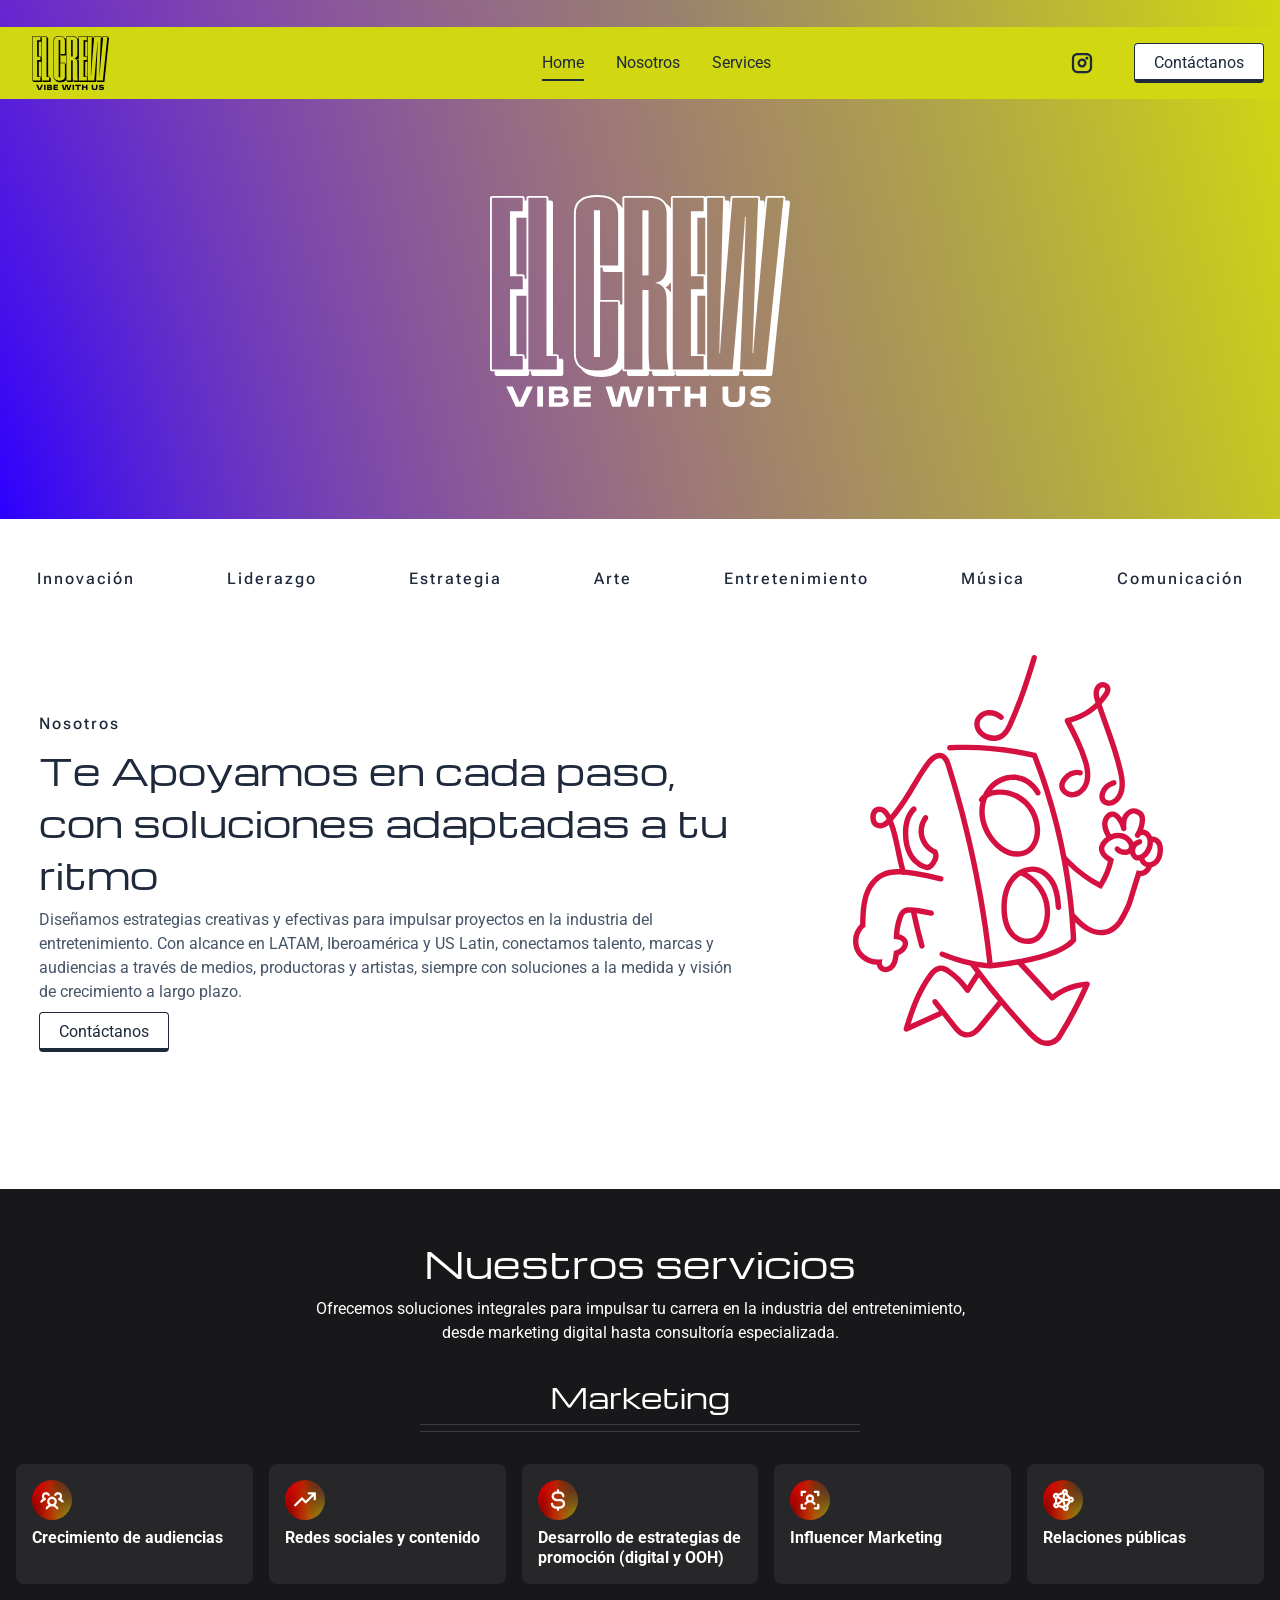
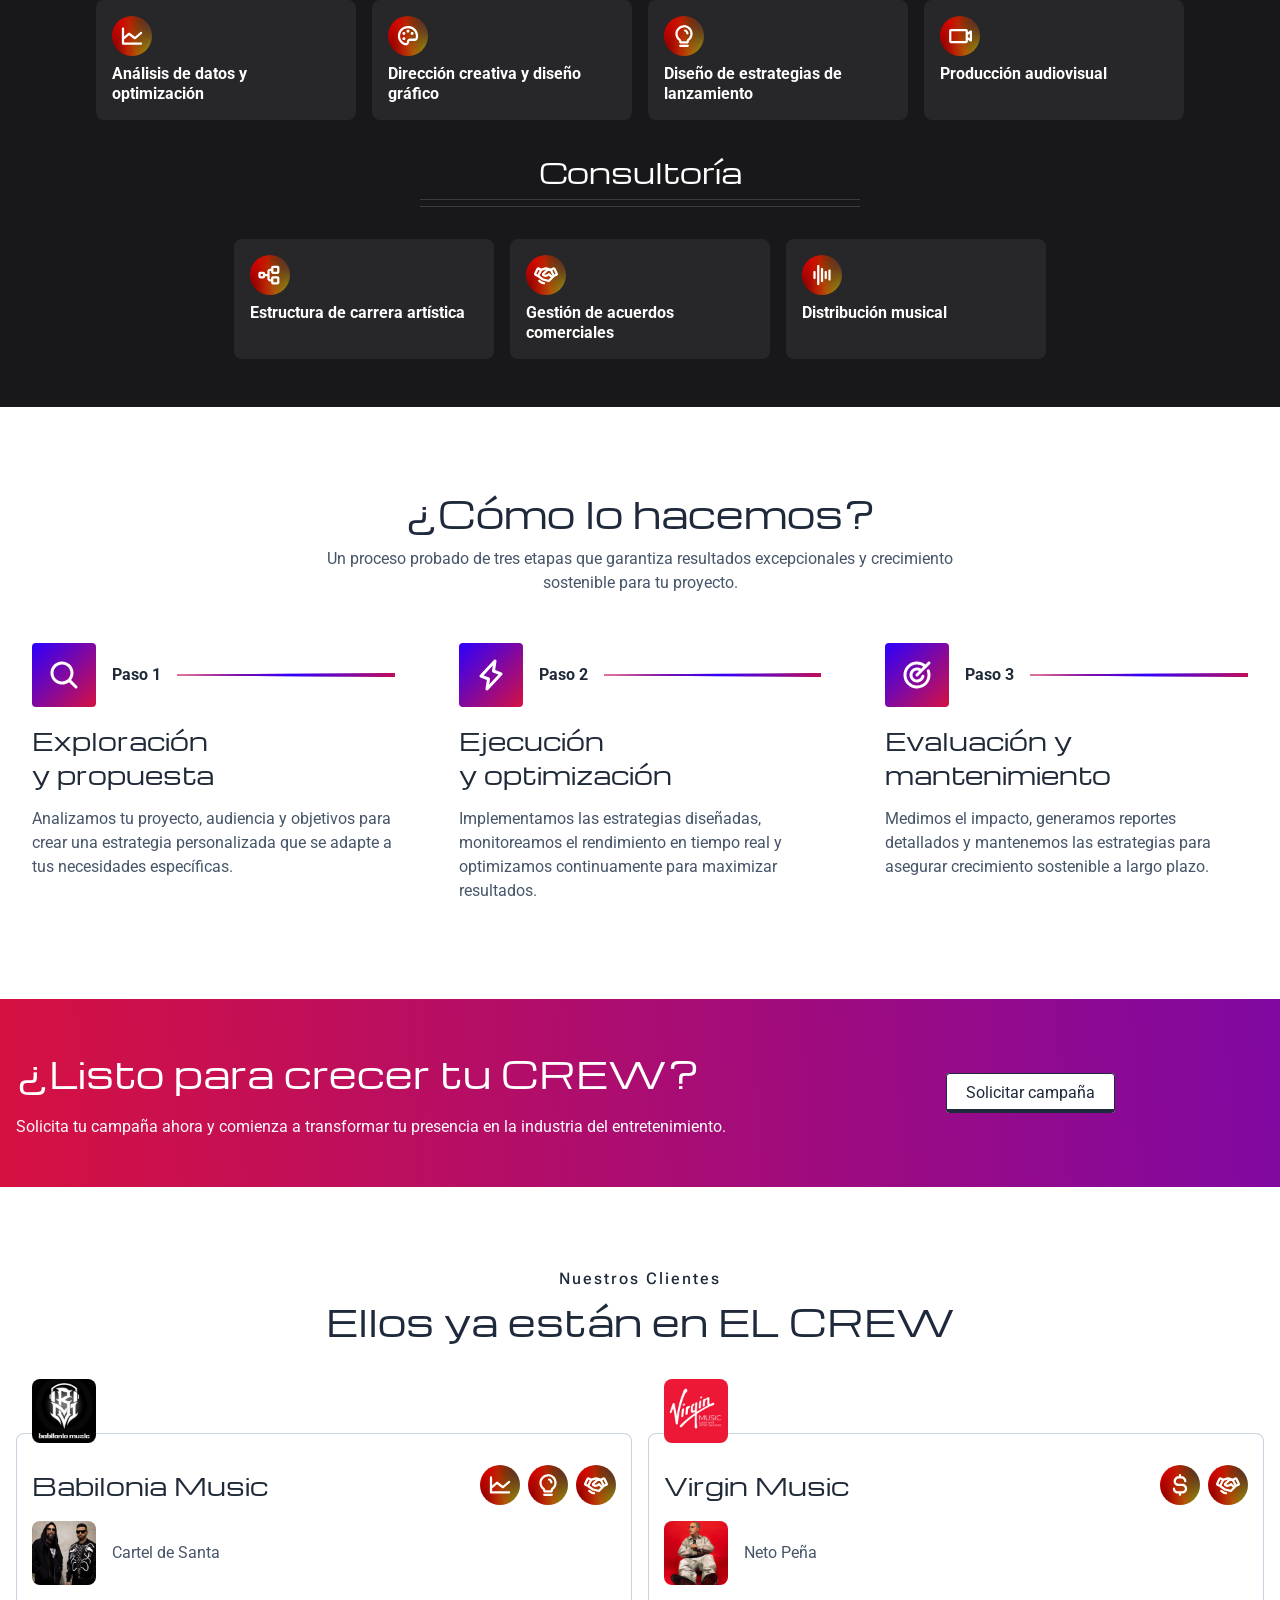
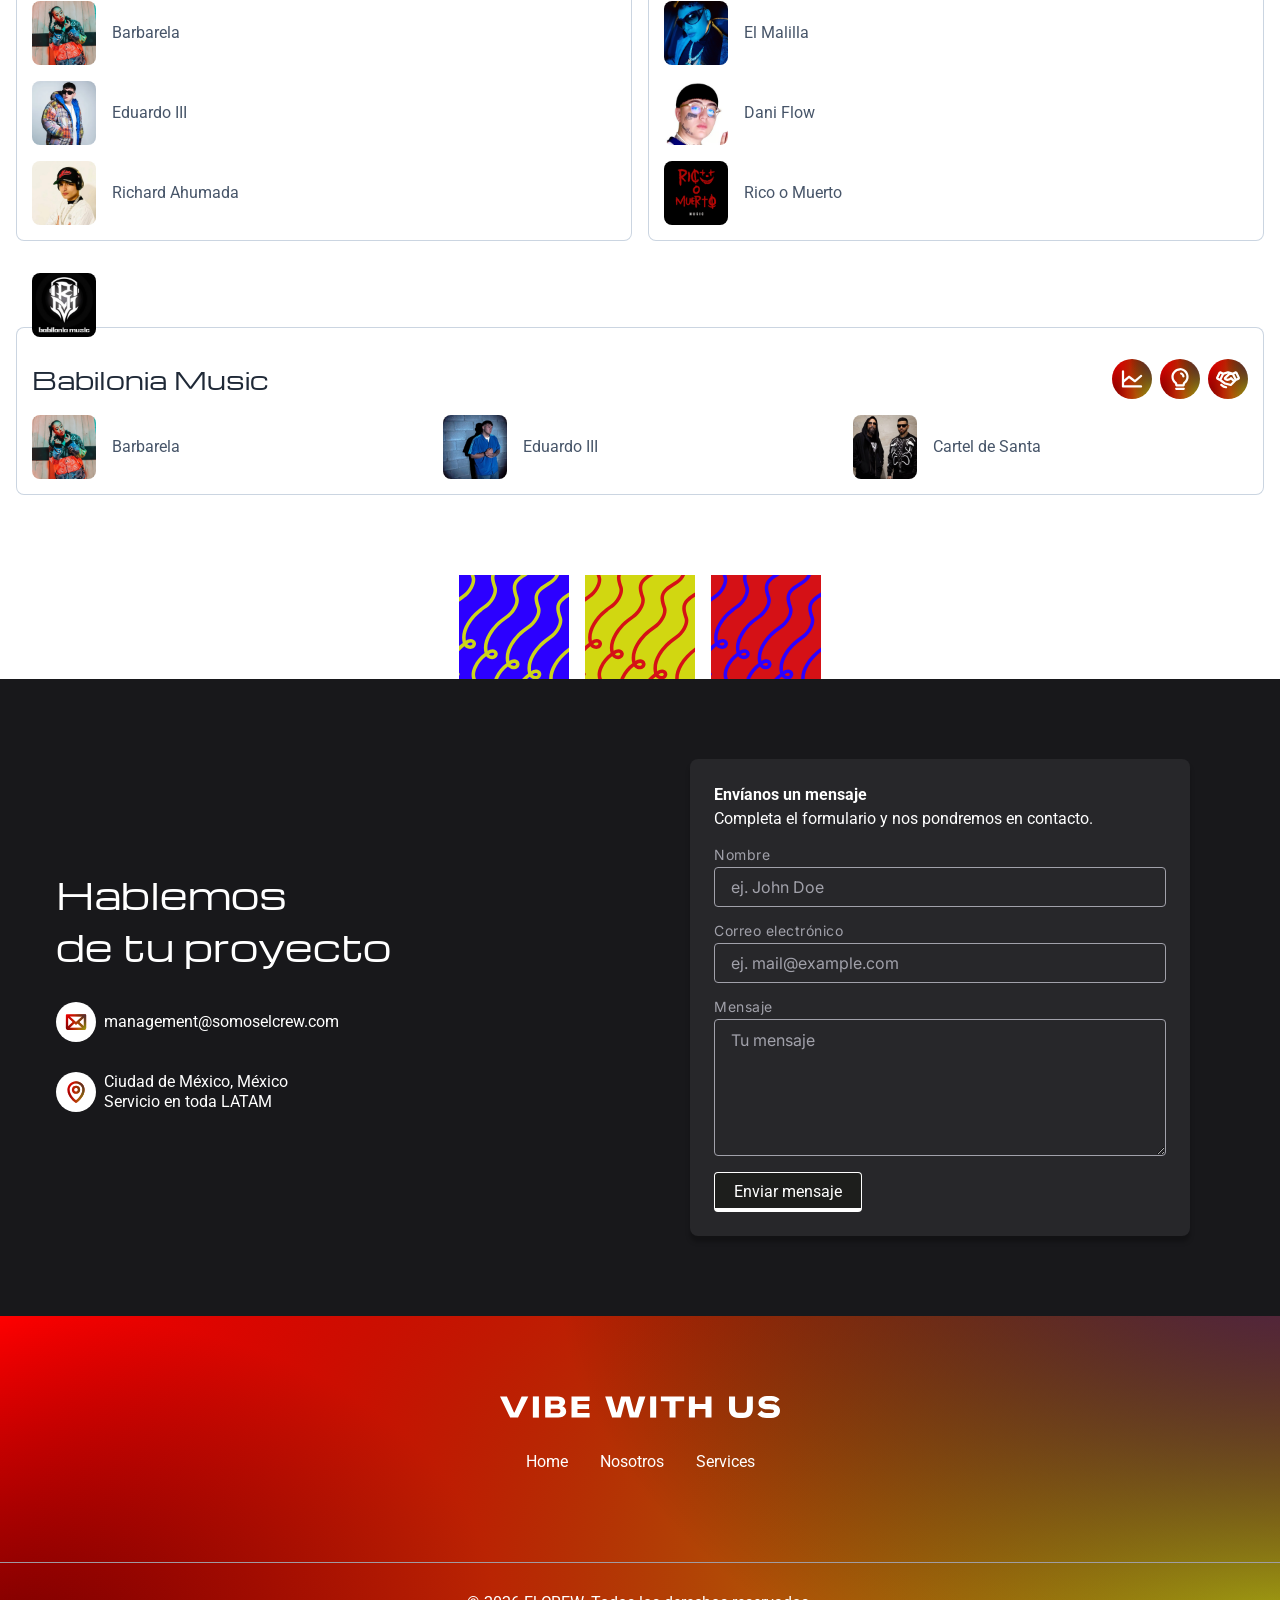
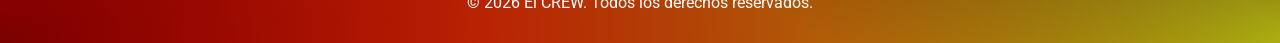
==== index.html @ f12aea72 "Sitio EL CREW: implementación del diseño de Figma en HTML/CSS/JS Landing estática construida desde E" ====
<!DOCTYPE html>
<html lang="es">
<head>
<meta charset="utf-8">
<meta name="viewport" content="width=device-width, initial-scale=1">
<title>EL CREW — Vibe With Us | Marketing y consultoría para la industria del entretenimiento</title>
<meta name="description" content="Tu equipo extendido para impulsar tu proyecto en la industria del entretenimiento. Marketing digital, estrategia y consultoría con alcance en LATAM, Iberoamérica y US Latin.">
<meta name="theme-color" content="#2c00ff">
<link rel="canonical" href="https://somoselcrew.com/">

<!-- Open Graph -->
<meta property="og:type" content="website">
<meta property="og:site_name" content="EL CREW">
<meta property="og:title" content="EL CREW — Vibe With Us">
<meta property="og:description" content="Tu equipo extendido para impulsar tu proyecto en la industria del entretenimiento. Alcance LATAM, Iberoamérica &amp; US Latin.">
<meta property="og:url" content="https://somoselcrew.com/">
<meta property="og:locale" content="es_MX">
<meta name="twitter:card" content="summary_large_image">

<link rel="icon" href="assets/icons/logo-nav.svg" type="image/svg+xml">

<!-- Tipografías del diseño: Michroma (títulos), Roboto / Roboto Flex (texto), Inter (formulario) -->
<link rel="preconnect" href="https://fonts.googleapis.com">
<link rel="preconnect" href="https://fonts.gstatic.com" crossorigin>
<link href="https://fonts.googleapis.com/css2?family=Michroma&family=Roboto:wght@400;700&family=Roboto+Flex:wght@500&family=Inter:wght@400&display=swap" rel="stylesheet">

<link rel="stylesheet" href="css/styles.css">
</head>
<body>

<a class="skip-link" href="#main">Saltar al contenido</a>

<!-- =============================================================== HEADER -->
  <header class="site-header" id="site-header">
    <div class="site-header__spacer"></div>

    <nav class="nav" aria-label="Navegación principal">
      <div class="nav__block">

        <a class="nav__brand" href="#top" aria-label="EL CREW — inicio">
          <img src="assets/icons/logo-nav.svg" alt="EL CREW" width="77" height="54">
        </a>

        <div class="nav__center">
          <div class="nav__links">
            <a class="nav__link" href="#top">Home</a>
            <a class="nav__link" href="#nosotros">Nosotros</a>
            <a class="nav__link" href="#servicios">Services</a>
          </div>
        </div>

        <div class="nav__end">
          <a class="nav__social" href="https://www.instagram.com/somoselcrew" target="_blank" rel="noopener noreferrer" aria-label="Instagram de EL CREW">
            <img src="assets/icons/instagram-logo.svg" alt="" width="24" height="24">
          </a>
          <a class="btn" href="#contacto">Contáctanos</a>
          <button class="nav__toggle" type="button" aria-expanded="false" aria-controls="nav-mobile" aria-label="Abrir menú">
            <span></span><span></span><span></span>
          </button>
        </div>

      </div>
    </nav>

    <div class="nav__mobile" id="nav-mobile">
      <div class="nav__mobile-inner">
        <a href="#top">Home</a>
        <a href="#nosotros">Nosotros</a>
        <a href="#servicios">Services</a>
        <a href="#clientes">Clientes</a>
        <a href="#contacto">Contacto</a>
      </div>
    </div>
  </header>

<!-- ================================================================= HERO -->
<div class="hero">

  <div class="hero__headroom"></div>

  <div class="hero__stage" id="top">
    <div class="hero__block">
      <div class="hero__content">
        <img class="hero__logo" src="assets/icons/logo-hero.svg" alt="EL CREW — Vibe With Us" width="300" height="212">
      </div>
    </div>
  </div>

</div>

<main id="main">

<div class="spacer spacer--32"></div>

<!-- =========================================================== KEYWORDS -->
<section class="section keywords" aria-label="Nuestros valores">
  <div class="keywords__block">
    <div class="keywords__viewport">
      <div class="keywords__track eyebrow">
        <span>Innovación</span>
        <span>Liderazgo</span>
        <span>Estrategia</span>
        <span>Arte</span>
        <span>Entretenimiento</span>
        <span>Música</span>
        <span>Comunicación</span>
      </div>
      <div class="keywords__track eyebrow" data-clone aria-hidden="true">
        <span>Innovación</span>
        <span>Liderazgo</span>
        <span>Estrategia</span>
        <span>Arte</span>
        <span>Entretenimiento</span>
        <span>Música</span>
        <span>Comunicación</span>
      </div>
    </div>
  </div>
</section>

<div class="spacer spacer--32"></div>

<!-- =========================================================== NOSOTROS -->
<section class="section about" id="nosotros">
  <div class="about__block">

    <div class="about__text" data-reveal>
      <p class="eyebrow">Nosotros</p>
      <h2 class="h2">Te Apoyamos en cada paso,<br>con soluciones adaptadas a tu ritmo</h2>
      <p class="muted">Diseñamos estrategias creativas y efectivas para impulsar proyectos en la industria del entretenimiento. Con alcance en LATAM, Iberoamérica y US Latin, conectamos talento, marcas y audiencias a través de medios, productoras y artistas, siempre con soluciones a la medida y visión de crecimiento a largo plazo.</p>
      <p><a class="btn" href="#contacto">Contáctanos</a></p>
    </div>

    <div class="about__art" data-reveal style="--reveal-delay:120ms">
      <img class="about__rocket" src="assets/icons/rocket.svg" alt="Ilustración de un cohete despegando" width="310" height="391">
    </div>

  </div>
</section>

<div class="spacer spacer--64"></div>

<!-- ========================================================== SERVICIOS -->
<section class="section services" id="servicios">
  <div class="services__block">

    <div class="services__intro" data-reveal>
      <h2 class="h2">Nuestros servicios</h2>
      <p class="lede">Ofrecemos soluciones integrales para impulsar tu carrera en la industria del entretenimiento, desde marketing digital hasta consultoría especializada.</p>
    </div>

    <!-- Marketing -->
    <div class="services__group">
      <div class="services__title" data-reveal>
        <h3 class="h4">Marketing</h3>
        <img class="services__rule" src="assets/icons/title-rule.svg" alt="" width="440" height="8">
      </div>

      <div class="services__grid">
        <article class="service" data-reveal style="--reveal-delay:0ms">
          <span class="badge"><img src="assets/icons/users-three.svg" alt="" width="24" height="24"></span>
          <p class="service__label">Crecimiento de audiencias</p>
        </article>
        <article class="service" data-reveal style="--reveal-delay:60ms">
          <span class="badge"><img src="assets/icons/trend-up.svg" alt="" width="24" height="24"></span>
          <p class="service__label">Redes sociales y contenido</p>
        </article>
        <article class="service" data-reveal style="--reveal-delay:120ms">
          <span class="badge"><img src="assets/icons/currency-dollar-simple.svg" alt="" width="24" height="24"></span>
          <p class="service__label">Desarrollo de estrategias de promoción (digital y OOH)</p>
        </article>
        <article class="service" data-reveal style="--reveal-delay:180ms">
          <span class="badge"><img src="assets/icons/user-focus.svg" alt="" width="24" height="24"></span>
          <p class="service__label">Influencer Marketing</p>
        </article>
        <article class="service" data-reveal style="--reveal-delay:240ms">
          <span class="badge"><img src="assets/icons/fediverse-logo.svg" alt="" width="24" height="24"></span>
          <p class="service__label">Relaciones públicas</p>
        </article>
        <article class="service" data-reveal style="--reveal-delay:60ms">
          <span class="badge"><img src="assets/icons/chart-line.svg" alt="" width="24" height="24"></span>
          <p class="service__label">Análisis de datos y optimización</p>
        </article>
        <article class="service" data-reveal style="--reveal-delay:120ms">
          <span class="badge"><img src="assets/icons/palette.svg" alt="" width="24" height="24"></span>
          <p class="service__label">Dirección creativa y diseño gráfico</p>
        </article>
        <article class="service" data-reveal style="--reveal-delay:180ms">
          <span class="badge"><img src="assets/icons/lightbulb.svg" alt="" width="24" height="24"></span>
          <p class="service__label">Diseño de estrategias de lanzamiento</p>
        </article>
        <article class="service" data-reveal style="--reveal-delay:240ms">
          <span class="badge"><img src="assets/icons/video-camera.svg" alt="" width="24" height="24"></span>
          <p class="service__label">Producción audiovisual</p>
        </article>
      </div>
    </div>

    <!-- Consultoría -->
    <div class="services__group">
      <div class="services__title" data-reveal>
        <h3 class="h4">Consultoría</h3>
        <img class="services__rule" src="assets/icons/title-rule.svg" alt="" width="440" height="8">
      </div>

      <div class="services__grid">
        <article class="service" data-reveal style="--reveal-delay:0ms">
          <span class="badge"><img src="assets/icons/tree-structure.svg" alt="" width="24" height="24"></span>
          <p class="service__label">Estructura de carrera artística</p>
        </article>
        <article class="service" data-reveal style="--reveal-delay:80ms">
          <span class="badge"><img src="assets/icons/handshake.svg" alt="" width="24" height="24"></span>
          <p class="service__label">Gestión de acuerdos comerciales</p>
        </article>
        <article class="service" data-reveal style="--reveal-delay:160ms">
          <span class="badge"><img src="assets/icons/waveform.svg" alt="" width="24" height="24"></span>
          <p class="service__label">Distribución musical</p>
        </article>
      </div>
    </div>

  </div>
</section>

<div class="spacer spacer--64"></div>

<!-- ============================================================ PROCESO -->
<section class="section process" id="proceso">
  <div class="process__block">

    <div class="process__intro" data-reveal>
      <h2 class="h2">¿Cómo lo hacemos?</h2>
      <p class="lede muted">Un proceso probado de tres etapas que garantiza resultados excepcionales y crecimiento sostenible para tu proyecto.</p>
    </div>

    <div class="process__steps">

      <article class="step" data-reveal>
        <div class="step__inner">
          <div class="step__row">
            <span class="step__icon"><img src="assets/icons/magnifying-glass.svg" alt="" width="32" height="32"></span>
            <span class="step__number">Paso 1</span>
            <img class="step__line" src="assets/icons/step-line.svg" alt="" width="257" height="4">
          </div>
          <h3 class="h3 step__title">Exploración<br>y propuesta</h3>
          <p class="step__body">Analizamos tu proyecto, audiencia y objetivos para crear una estrategia personalizada que se adapte a tus necesidades específicas.</p>
        </div>
      </article>

      <article class="step" data-reveal style="--reveal-delay:120ms">
        <div class="step__inner">
          <div class="step__row">
            <span class="step__icon"><img src="assets/icons/lightning.svg" alt="" width="32" height="32"></span>
            <span class="step__number">Paso 2</span>
            <img class="step__line" src="assets/icons/step-line.svg" alt="" width="257" height="4">
          </div>
          <h3 class="h3 step__title">Ejecución<br>y optimización</h3>
          <p class="step__body">Implementamos las estrategias diseñadas, monitoreamos el rendimiento en tiempo real y optimizamos continuamente para maximizar resultados.</p>
        </div>
      </article>

      <article class="step" data-reveal style="--reveal-delay:240ms">
        <div class="step__inner">
          <div class="step__row">
            <span class="step__icon"><img src="assets/icons/target.svg" alt="" width="32" height="32"></span>
            <span class="step__number">Paso 3</span>
            <img class="step__line" src="assets/icons/step-line.svg" alt="" width="257" height="4">
          </div>
          <h3 class="h3 step__title">Evaluación y mantenimiento</h3>
          <p class="step__body">Medimos el impacto, generamos reportes detallados y mantenemos las estrategias para asegurar crecimiento sostenible a largo plazo.</p>
        </div>
      </article>

    </div>
  </div>
</section>

<div class="spacer spacer--64"></div>

<!-- ================================================================ CTA -->
<section class="section cta">
  <div class="cta__block">
    <div class="cta__text" data-reveal>
      <h2 class="h2">¿Listo para crecer tu CREW?</h2>
      <p>Solicita tu campaña ahora y comienza a transformar tu presencia en la industria del entretenimiento.</p>
    </div>
    <div class="cta__action" data-reveal style="--reveal-delay:120ms">
      <a class="btn" href="#contacto">Solicitar campaña</a>
    </div>
  </div>
</section>

<div class="spacer spacer--64"></div>

<!-- =========================================================== CLIENTES -->
<section class="section clients" id="clientes">
  <div class="clients__block">

    <div class="clients__intro" data-reveal>
      <p class="eyebrow">Nuestros Clientes</p>
      <h2 class="h2">Ellos ya están en EL CREW</h2>
    </div>

    <div class="clients__grid">

      <article class="client" data-reveal>
        <div class="client__row">
          <img class="client__avatar" src="assets/img/babilonia.png" alt="Babilonia Music" width="64" height="64" loading="lazy" decoding="async">
        </div>
        <div class="client__body">
          <div class="client__head">
            <h3 class="h3 client__name">Babilonia Music</h3>
            <div class="client__tags">
              <span class="badge" title="Análisis de datos"><img src="assets/icons/chart-line-alt.svg" alt="Análisis de datos" width="24" height="24"></span>
              <span class="badge" title="Estrategia"><img src="assets/icons/lightbulb-alt.svg" alt="Estrategia" width="24" height="24"></span>
              <span class="badge" title="Acuerdos comerciales"><img src="assets/icons/handshake-alt.svg" alt="Acuerdos comerciales" width="24" height="24"></span>
            </div>
          </div>
          <div class="projects">
            <div class="project">
              <img src="assets/img/cartel-de-santa.png" alt="Cartel de Santa" width="64" height="64" loading="lazy" decoding="async">
              <span>Cartel de Santa</span>
            </div>
            <div class="project">
              <img src="assets/img/barbarela.png" alt="Barbarela" width="64" height="64" loading="lazy" decoding="async">
              <span>Barbarela</span>
            </div>
            <div class="project">
              <img src="assets/img/eduardo-iii-a.png" alt="Eduardo III" width="64" height="64" loading="lazy" decoding="async">
              <span>Eduardo III</span>
            </div>
            <div class="project">
              <img src="assets/img/richard-ahumada.png" alt="Richard Ahumada" width="64" height="64" loading="lazy" decoding="async">
              <span>Richard Ahumada</span>
            </div>
          </div>
        </div>
      </article>

      <article class="client" data-reveal style="--reveal-delay:120ms">
        <div class="client__row">
          <img class="client__avatar" src="assets/img/virgin.png" alt="Virgin Music" width="64" height="64" loading="lazy" decoding="async">
        </div>
        <div class="client__body">
          <div class="client__head">
            <h3 class="h3 client__name">Virgin Music</h3>
            <div class="client__tags">
              <span class="badge" title="Monetización"><img src="assets/icons/currency-dollar-alt.svg" alt="Monetización" width="24" height="24"></span>
              <span class="badge" title="Acuerdos comerciales"><img src="assets/icons/handshake-alt2.svg" alt="Acuerdos comerciales" width="24" height="24"></span>
            </div>
          </div>
          <div class="projects">
            <div class="project">
              <img src="assets/img/neto-pena.png" alt="Neto Peña" width="64" height="64" loading="lazy" decoding="async">
              <span>Neto Peña</span>
            </div>
            <div class="project">
              <img src="assets/img/el-malilla.png" alt="El Malilla" width="64" height="64" loading="lazy" decoding="async">
              <span>El Malilla</span>
            </div>
            <div class="project">
              <img src="assets/img/dani-flow.png" alt="Dani Flow" width="64" height="64" loading="lazy" decoding="async">
              <span>Dani Flow</span>
            </div>
            <div class="project">
              <img src="assets/img/rico-o-muerto.png" alt="Rico o Muerto" width="64" height="64" loading="lazy" decoding="async">
              <span>Rico o Muerto</span>
            </div>
          </div>
        </div>
      </article>

      <article class="client client--wide" data-reveal style="--reveal-delay:240ms">
        <div class="client__row">
          <img class="client__avatar" src="assets/img/babilonia.png" alt="Babilonia Music" width="64" height="64" loading="lazy" decoding="async">
        </div>
        <div class="client__body">
          <div class="client__head">
            <h3 class="h3 client__name">Babilonia Music</h3>
            <div class="client__tags">
              <span class="badge" title="Análisis de datos"><img src="assets/icons/chart-line-alt.svg" alt="Análisis de datos" width="24" height="24"></span>
              <span class="badge" title="Estrategia"><img src="assets/icons/lightbulb-alt.svg" alt="Estrategia" width="24" height="24"></span>
              <span class="badge" title="Acuerdos comerciales"><img src="assets/icons/handshake-alt.svg" alt="Acuerdos comerciales" width="24" height="24"></span>
            </div>
          </div>
          <div class="projects">
            <div class="project">
              <img src="assets/img/barbarela.png" alt="Barbarela" width="64" height="64" loading="lazy" decoding="async">
              <span>Barbarela</span>
            </div>
            <div class="project">
              <img src="assets/img/eduardo-iii.png" alt="Eduardo III" width="64" height="64" loading="lazy" decoding="async">
              <span>Eduardo III</span>
            </div>
            <div class="project">
              <img src="assets/img/cartel-de-santa.png" alt="Cartel de Santa" width="64" height="64" loading="lazy" decoding="async">
              <span>Cartel de Santa</span>
            </div>
          </div>
        </div>
      </article>

    </div>
  </div>
</section>

<div class="spacer spacer--64"></div>

<div class="blocks" data-reveal aria-hidden="true">
  <img src="assets/icons/block-1.svg" alt="" width="110" height="104" loading="lazy">
  <img src="assets/icons/block-2.svg" alt="" width="110" height="104" loading="lazy">
  <img src="assets/icons/block-3.svg" alt="" width="110" height="104" loading="lazy">
</div>

<!-- =========================================================== CONTACTO -->
<section class="contact" id="contacto">
  <div class="contact__block">

    <div class="contact__intro" data-reveal>
      <h2 class="h2">Hablemos<br>de tu proyecto</h2>

      <div class="contact__list">
        <a class="contact__item" href="mailto:management@somoselcrew.com">
          <span class="badge badge--plain"><img src="assets/icons/envelope.svg" alt="" width="24" height="24"></span>
          <span class="contact__item-text">management@somoselcrew.com</span>
        </a>
        <div class="contact__item">
          <span class="badge badge--plain"><img src="assets/icons/map-pin.svg" alt="" width="24" height="24"></span>
          <span class="contact__item-text">Ciudad de México, México<br>Servicio en toda LATAM</span>
        </div>
      </div>
    </div>

    <div class="contact__form-wrap" data-reveal style="--reveal-delay:120ms">
      <form class="form" id="contact-form" name="contacto" method="POST"
            data-netlify="true" netlify-honeypot="bot-field">

        <input type="hidden" name="form-name" value="contacto">
        <p class="visually-hidden">
          <label>No llenar este campo: <input name="bot-field"></label>
        </p>

        <div class="form__head">
          <strong>Envíanos un mensaje</strong>
          <span>Completa el formulario y nos pondremos en contacto.</span>
        </div>

        <div class="field">
          <label for="nombre">Nombre</label>
          <input id="nombre" name="nombre" type="text" placeholder="ej. John Doe" required autocomplete="name">
        </div>

        <div class="field">
          <label for="email">Correo electrónico</label>
          <input id="email" name="email" type="email" placeholder="ej. mail@example.com" required autocomplete="email">
        </div>

        <div class="field">
          <label for="mensaje">Mensaje</label>
          <textarea id="mensaje" name="mensaje" placeholder="Tu mensaje" required></textarea>
        </div>

        <button class="btn btn--dark" type="submit">Enviar mensaje</button>
        <p class="form__status" id="form-status" role="status" aria-live="polite"></p>
      </form>
    </div>

  </div>
</section>

</main>

<!-- ============================================================= FOOTER -->
<footer class="footer">
  <div class="footer__block">
    <div class="footer__content">
      <a href="#top" aria-label="EL CREW — inicio">
        <img class="footer__logo" src="assets/icons/logo-footer.svg" alt="EL CREW — Vibe With Us" width="281" height="22">
      </a>
      <nav class="footer__nav" aria-label="Navegación del pie">
        <a href="#top">Home</a>
        <a href="#nosotros">Nosotros</a>
        <a href="#servicios">Services</a>
      </nav>
    </div>
  </div>

  <img class="footer__rule" src="assets/icons/footer-rule.svg" alt="" width="1440" height="1">

  <div class="footer__bar">
    <div class="footer__bar-inner">
      <p>© <span id="year">2026</span> El CREW. Todos los derechos reservados.</p>
    </div>
  </div>
</footer>

<script src="js/main.js" defer></script>
</body>
</html>
---- css/styles.css ----
/* ==========================================================================
   EL CREW — somoselcrew.com
   Estilos derivados de Figma: ElCrew-Website-Review › Desktop - 11
   Los valores (colores, tamaños, gradientes) son los exportados del diseño.
   ========================================================================== */

/* --------------------------------------------------------------------------
   1. Tokens
   -------------------------------------------------------------------------- */
:root {
  /* Marca */
  --blue:        #2c00ff;
  --red:         #d51142;
  --yellow:      #d1d711;
  --purple:      #492058;
  --pink:        #ea528e;
  --magenta:     #db2777;

  /* Neutros (design system del archivo) */
  --slate-800:   #1e293b;
  --slate-600:   #475569;
  --slate-300:   #cbd5e1;
  --slate-50:    #f8fafc;
  --gray-800:    #1f2937;
  --zinc-900:    #18181b;
  --zinc-800:    #27272a;
  --zinc-700:    #3f3f46;
  --neutral-400: #a1a1aa;
  --white:       #fff;
  --black:       #000;

  /* Tipografía */
  --font-display: "Michroma", "Arial Black", sans-serif;
  --font-body:    "Roboto", system-ui, -apple-system, "Segoe UI", sans-serif;
  --font-label:   "Roboto Flex", "Roboto", system-ui, sans-serif;
  --font-form:    "Inter", system-ui, -apple-system, "Segoe UI", sans-serif;

  /* Espaciado */
  --space-100: 4px;
  --space-200: 8px;
  --space-300: 12px;
  --space-400: 16px;
  --space-600: 24px;
  --space-800: 32px;
  --space-1600: 64px;

  --radius-sm: 4px;
  --radius-md: 8px;
  --radius-pill: 36px;

  --container: 1400px;

  /* Movimiento */
  --ease-out: cubic-bezier(0.22, 1, 0.36, 1);
  --ease-spring: cubic-bezier(0.34, 1.56, 0.64, 1);
}

/* Gradientes exportados de Figma ------------------------------------------ */

/* Hero: lima diagonal sobre halo radial azul→rosa sobre azul sólido */
:root {
  --grad-hero:
    linear-gradient(76.70040946808159deg, rgba(73, 32, 88, 0) 0.22666%, rgb(209, 215, 17) 99.773%),
    url("data:image/svg+xml;utf8,<svg viewBox='0 0 1440 519' xmlns='http://www.w3.org/2000/svg' preserveAspectRatio='none'><rect x='0' y='0' height='100%25' width='100%25' fill='url(%23g)' opacity='1'/><defs><radialGradient id='g' gradientUnits='userSpaceOnUse' cx='0' cy='0' r='10' gradientTransform='matrix(74.3 -51.9 62.474 145.56 0.000070452 519)'><stop stop-color='rgba(44,0,255,1)' offset='0'/><stop stop-color='rgba(68,10,241,0.9)' offset='0.125'/><stop stop-color='rgba(92,21,227,0.8)' offset='0.25'/><stop stop-color='rgba(139,41,199,0.6)' offset='0.5'/><stop stop-color='rgba(234,82,142,0.2)' offset='1'/></radialGradient></defs></svg>"),
    linear-gradient(90deg, rgb(44, 0, 255) 0%, rgb(44, 0, 255) 100%);

  /* Pastilla de icono: halos morado + lima + sombra sobre rojo */
  --grad-badge:
    url("data:image/svg+xml;utf8,<svg viewBox='0 0 40 40' xmlns='http://www.w3.org/2000/svg' preserveAspectRatio='none'><rect x='0' y='0' height='100%25' width='100%25' fill='url(%23g)' opacity='1'/><defs><radialGradient id='g' gradientUnits='userSpaceOnUse' cx='0' cy='0' r='10' gradientTransform='matrix(-1.7708 4.6968 -1.5951 -4.4227 41.181 -12.75)'><stop stop-color='rgba(73,32,88,1)' offset='0'/><stop stop-color='rgba(37,16,44,0.5)' offset='0.5'/><stop stop-color='rgba(0,0,0,0)' offset='1'/></radialGradient></defs></svg>"),
    url("data:image/svg+xml;utf8,<svg viewBox='0 0 40 40' xmlns='http://www.w3.org/2000/svg' preserveAspectRatio='none'><rect x='0' y='0' height='100%25' width='100%25' fill='url(%23g)' opacity='1'/><defs><radialGradient id='g' gradientUnits='userSpaceOnUse' cx='0' cy='0' r='10' gradientTransform='matrix(-4.0306 -3.9096 1.3277 -10.066 40.306 39.076)'><stop stop-color='rgba(209,215,17,1)' offset='0'/><stop stop-color='rgba(157,161,13,0.75)' offset='0.25'/><stop stop-color='rgba(105,108,9,0.5)' offset='0.5'/><stop stop-color='rgba(52,54,4,0.25)' offset='0.75'/><stop stop-color='rgba(0,0,0,0)' offset='1'/></radialGradient></defs></svg>"),
    url("data:image/svg+xml;utf8,<svg viewBox='0 0 40 40' xmlns='http://www.w3.org/2000/svg' preserveAspectRatio='none'><rect x='0' y='0' height='100%25' width='100%25' fill='url(%23g)' opacity='0.5'/><defs><radialGradient id='g' gradientUnits='userSpaceOnUse' cx='0' cy='0' r='10' gradientTransform='matrix(1.3792 -2.0904 0.70991 3.4445 2.7492e-7 39.98)'><stop stop-color='rgba(0,0,0,1)' offset='0'/><stop stop-color='rgba(0,0,0,0)' offset='1'/></radialGradient></defs></svg>"),
    linear-gradient(90deg, rgb(255, 0, 0) 0%, rgb(255, 0, 0) 100%),
    linear-gradient(90deg, rgb(255, 255, 255) 0%, rgb(255, 255, 255) 100%);

  /* Icono de paso: azul → carmín */
  --grad-step:
    linear-gradient(134.88088280991207deg, rgb(44, 0, 255) 0.25566%, rgb(213, 17, 66) 99.953%),
    linear-gradient(-46.822390994318425deg, rgba(234, 82, 142, 0.2) 2.4008%, rgb(44, 0, 255) 123.45%),
    linear-gradient(90deg, rgb(219, 39, 119) 0%, rgb(219, 39, 119) 100%);

  /* Banda CTA: carmín → azul */
  --grad-cta: linear-gradient(86.31871449394647deg, rgb(213, 17, 66) 0.41616%, rgb(44, 0, 255) 99.172%);

  /* Footer: mismos halos que la pastilla, a escala de sección */
  --grad-footer:
    url("data:image/svg+xml;utf8,<svg viewBox='0 0 1440 326.18' xmlns='http://www.w3.org/2000/svg' preserveAspectRatio='none'><rect x='0' y='0' height='100%25' width='100%25' fill='url(%23g)' opacity='1'/><defs><radialGradient id='g' gradientUnits='userSpaceOnUse' cx='0' cy='0' r='10' gradientTransform='matrix(-63.75 38.3 -57.422 -36.065 1482.5 -103.97)'><stop stop-color='rgba(73,32,88,1)' offset='0'/><stop stop-color='rgba(37,16,44,0.5)' offset='0.5'/><stop stop-color='rgba(0,0,0,0)' offset='1'/></radialGradient></defs></svg>"),
    url("data:image/svg+xml;utf8,<svg viewBox='0 0 1440 326.18' xmlns='http://www.w3.org/2000/svg' preserveAspectRatio='none'><rect x='0' y='0' height='100%25' width='100%25' fill='url(%23g)' opacity='1'/><defs><radialGradient id='g' gradientUnits='userSpaceOnUse' cx='0' cy='0' r='10' gradientTransform='matrix(-145.1 -31.881 47.798 -82.087 1451 318.65)'><stop stop-color='rgba(209,215,17,1)' offset='0'/><stop stop-color='rgba(157,161,13,0.75)' offset='0.25'/><stop stop-color='rgba(105,108,9,0.5)' offset='0.5'/><stop stop-color='rgba(52,54,4,0.25)' offset='0.75'/><stop stop-color='rgba(0,0,0,0)' offset='1'/></radialGradient></defs></svg>"),
    url("data:image/svg+xml;utf8,<svg viewBox='0 0 1440 326.18' xmlns='http://www.w3.org/2000/svg' preserveAspectRatio='none'><rect x='0' y='0' height='100%25' width='100%25' fill='url(%23g)' opacity='0.5'/><defs><radialGradient id='g' gradientUnits='userSpaceOnUse' cx='0' cy='0' r='10' gradientTransform='matrix(49.65 -17.046 25.557 28.088 0.0000098972 326.02)'><stop stop-color='rgba(0,0,0,1)' offset='0'/><stop stop-color='rgba(0,0,0,0)' offset='1'/></radialGradient></defs></svg>"),
    linear-gradient(90deg, rgb(255, 0, 0) 0%, rgb(255, 0, 0) 100%);
}

/* --------------------------------------------------------------------------
   2. Reset
   -------------------------------------------------------------------------- */
*,
*::before,
*::after { box-sizing: border-box; }

html {
  scroll-behavior: smooth;
  scroll-padding-top: 88px;
  -webkit-text-size-adjust: 100%;
}

body {
  margin: 0;
  background: var(--white);
  color: var(--slate-800);
  font-family: var(--font-body);
  font-size: 16px;
  line-height: 24px;
  -webkit-font-smoothing: antialiased;
  -moz-osx-font-smoothing: grayscale;
  overflow-x: hidden;
}

img, svg { display: block; max-width: 100%; }
h1, h2, h3, h4, p { margin: 0; }
ul { margin: 0; padding: 0; list-style: none; }
a { color: inherit; text-decoration: none; }
button { font: inherit; color: inherit; }

:focus-visible {
  outline: 3px solid var(--blue);
  outline-offset: 3px;
  border-radius: 2px;
}

.visually-hidden {
  position: absolute;
  width: 1px; height: 1px;
  padding: 0; margin: -1px;
  overflow: hidden;
  clip: rect(0 0 0 0);
  white-space: nowrap;
  border: 0;
}

.skip-link {
  position: absolute;
  top: -100px; left: 16px;
  z-index: 200;
  padding: 12px 20px;
  background: var(--white);
  border: 1px solid var(--slate-800);
  border-bottom-width: 4px;
  border-radius: var(--radius-sm);
  transition: top 0.2s var(--ease-out);
}
.skip-link:focus { top: 16px; }

/* --------------------------------------------------------------------------
   3. Layout base — section > block > content (estructura del Figma)
   -------------------------------------------------------------------------- */
.section {
  display: flex;
  justify-content: center;
  align-items: center;
  width: 100%;
  position: relative;
}

.block {
  flex: 1 0 0;
  min-width: 0;
  max-width: var(--container);
}

.content { padding: var(--space-400); }

.spacer { width: 100%; }
.spacer--32 { height: 32px; }
.spacer--64 { height: 64px; }

/* --------------------------------------------------------------------------
   4. Tipografía
   -------------------------------------------------------------------------- */
.eyebrow {
  font-family: var(--font-label);
  font-weight: 500;
  font-size: 16px;
  line-height: 24px;
  letter-spacing: 2px;
  font-variation-settings: "GRAD" 0, "XOPQ" 96, "XTRA" 468, "YOPQ" 79,
    "YTAS" 750, "YTDE" -203, "YTFI" 738, "YTLC" 514, "YTUC" 712, "wdth" 100;
}

.h1,
.h2 {
  font-family: var(--font-display);
  font-weight: 400;
  font-size: 36px;
  line-height: normal;
}

.h3 {
  font-family: var(--font-display);
  font-weight: 400;
  font-size: 24px;
  line-height: normal;
}

.h4 {
  font-family: var(--font-display);
  font-weight: 400;
  font-size: 28px;
  line-height: normal;
}

.lede {
  font-size: 16px;
  line-height: 24px;
  max-width: 680px;
}

.muted { color: var(--slate-600); }

/* --------------------------------------------------------------------------
   5. Botón (estilo neo-brutalista del diseño: borde inferior de 4px)
   -------------------------------------------------------------------------- */
/* El trazo va en ::before para que el borde inferior de 4px no altere la
   altura de 40px del diseño ni descentre el texto. */
.btn {
  position: relative;
  display: inline-flex;
  align-items: center;
  justify-content: center;
  height: 40px;
  padding: 0 20px;
  border: 0;
  border-radius: var(--radius-sm);
  background: var(--white);
  color: var(--slate-800);
  font-size: 16px;
  line-height: 24px;
  white-space: nowrap;
  cursor: pointer;
  transition:
    transform 0.16s var(--ease-out),
    box-shadow 0.2s var(--ease-out),
    background-color 0.2s var(--ease-out);
}

.btn::before {
  content: "";
  position: absolute;
  inset: 0;
  border: 1px solid var(--slate-800);
  border-bottom-width: 4px;
  border-radius: var(--radius-sm);
  pointer-events: none;
  transition: border-bottom-width 0.16s var(--ease-out);
}

.btn:hover {
  transform: translateY(-2px);
  box-shadow: 0 6px 0 -1px rgba(30, 41, 59, 0.25);
}

/* El botón "se hunde": el borde de 4px se come al presionar */
.btn:active {
  transform: translateY(3px);
  box-shadow: none;
}
.btn:active::before { border-bottom-width: 1px; }

.btn--dark {
  background: #1d1e1c;
  color: var(--white);
}
.btn--dark::before { border-color: var(--white); }
.btn--dark:hover { box-shadow: 0 6px 0 -1px rgba(255, 255, 255, 0.25); }

.btn[disabled] { opacity: 0.6; cursor: wait; }

/* --------------------------------------------------------------------------
   6. Pastilla de icono (badge rojo con halos)
   -------------------------------------------------------------------------- */
.badge {
  display: inline-flex;
  align-items: center;
  justify-content: center;
  padding: 8px;
  width: 40px;
  height: 40px;
  border-radius: var(--radius-pill);
  background-image: var(--grad-badge);
  background-size: 100% 100%;
  background-repeat: no-repeat;
  flex-shrink: 0;
  transition: transform 0.35s var(--ease-spring), filter 0.35s var(--ease-out);
}

.badge img { width: 24px; height: 24px; }

.badge--plain {
  background: var(--white);
  background-image: none;
}

/* --------------------------------------------------------------------------
   7. Header + navegación
   -------------------------------------------------------------------------- */
.hero {
  position: relative;
  isolation: isolate;
  display: flex;
  flex-direction: column;
  align-items: flex-start;
  width: 100%;
  background-image: var(--grad-hero);
  background-size: 100% 100%;
  background-repeat: no-repeat;
}

/* Fijo desde el inicio: el hero reserva su altura con .hero__headroom,
   así nunca hay salto de layout al hacer scroll. */
.site-header {
  position: fixed;
  top: 0;
  left: 0;
  right: 0;
  z-index: 50;
  display: flex;
  flex-direction: column;
  width: 100%;
}

/* Los 27px sobre el nav son la franja superior del degradado del hero */
.site-header__spacer {
  height: 27px;
  width: 100%;
  background-image: var(--grad-hero);
  background-size: 100vw 519px;
  background-position: left top;
  background-repeat: no-repeat;
  transition: height 0.3s var(--ease-out);
}

/* Al hacer scroll el nav se pega arriba y el spacer se colapsa */
.site-header.is-stuck .site-header__spacer { height: 0; }

.nav {
  display: flex;
  align-items: center;
  justify-content: center;
  width: 100%;
  height: 72px;
  background: var(--yellow);
  transition: box-shadow 0.3s var(--ease-out);
}

.site-header.is-stuck .nav {
  box-shadow: 0 4px 24px rgba(0, 0, 0, 0.28);
}

.nav__block {
  display: flex;
  align-items: center;
  flex: 1 0 0;
  min-width: 0;
  max-width: var(--container);
  height: 100%;
}

.nav__brand {
  display: flex;
  flex: 1 0 0;
  min-width: 0;
  flex-direction: column;
  align-items: flex-start;
  justify-content: center;
  height: 100%;
  padding: 0 32px;
}

.nav__brand img {
  width: 77px;
  height: 54px;
  transition: transform 0.4s var(--ease-spring);
}
.nav__brand:hover img { transform: rotate(-3deg) scale(1.06); }

.nav__center {
  display: flex;
  flex: 1 0 0;
  min-width: 0;
  align-items: center;
  justify-content: center;
  padding: var(--space-400);
}

.nav__links {
  display: flex;
  align-items: center;
}

.nav__link {
  position: relative;
  display: flex;
  align-items: center;
  justify-content: center;
  padding: 8px 16px;
  color: var(--slate-800);
  font-size: 16px;
  line-height: 24px;
  white-space: nowrap;
}

/* Subrayado que crece desde el centro */
.nav__link::after {
  content: "";
  position: absolute;
  left: 16px;
  right: 16px;
  bottom: 2px;
  height: 2px;
  background: var(--slate-800);
  transform: scaleX(0);
  transform-origin: center;
  transition: transform 0.3s var(--ease-out);
}
.nav__link:hover::after,
.nav__link.is-active::after { transform: scaleX(1); }

.nav__end {
  display: flex;
  flex: 1 0 0;
  min-width: 0;
  gap: var(--space-800);
  align-items: center;
  justify-content: flex-end;
  padding: var(--space-400);
}

.nav__social {
  display: flex;
  align-items: center;
  padding: 8px;
  border-radius: 55px;
  transition: transform 0.3s var(--ease-spring), background-color 0.3s var(--ease-out);
}
.nav__social:hover {
  transform: translateY(-2px) rotate(8deg);
  background: rgba(30, 41, 59, 0.1);
}
.nav__social img { width: 24px; height: 24px; }

/* Menú desplegable y hamburguesa: solo por debajo de 900px */
.nav__mobile { display: none; }

.nav__toggle {
  display: none;
  width: 44px;
  height: 44px;
  padding: 10px;
  border: 1px solid var(--slate-800);
  border-bottom-width: 3px;
  border-radius: var(--radius-sm);
  background: transparent;
  cursor: pointer;
}

.nav__toggle span {
  display: block;
  height: 2px;
  width: 100%;
  background: var(--slate-800);
  border-radius: 2px;
  transition: transform 0.3s var(--ease-out), opacity 0.2s linear;
}
.nav__toggle span + span { margin-top: 5px; }

.nav__toggle[aria-expanded="true"] span:nth-child(1) { transform: translateY(7px) rotate(45deg); }
.nav__toggle[aria-expanded="true"] span:nth-child(2) { opacity: 0; }
.nav__toggle[aria-expanded="true"] span:nth-child(3) { transform: translateY(-7px) rotate(-45deg); }

/* --------------------------------------------------------------------------
   8. Hero
   -------------------------------------------------------------------------- */
/* Reserva el alto del header fijo (27px de franja + 72px de nav) */
.hero__headroom {
  width: 100%;
  height: 99px;
  flex-shrink: 0;
}

.hero__stage {
  display: flex;
  align-items: flex-end;
  justify-content: center;
  width: 100%;
  height: 420px;
  padding-bottom: var(--space-400);
  z-index: 1;
}

.hero__block {
  display: flex;
  flex-direction: column;
  align-items: flex-start;
  justify-content: center;
  flex: 1 0 0;
  min-width: 0;
  max-width: var(--container);
  height: 100%;
}

.hero__content {
  display: flex;
  flex-direction: column;
  align-items: center;
  width: 100%;
  padding: var(--space-800) var(--space-400);
}

.hero__logo {
  width: 300px;
  height: 212px;
}

/* Entrada del logo + latido lento e infinito */
.hero__logo {
  animation: hero-in 1.1s var(--ease-out) both;
}

@keyframes hero-in {
  from { opacity: 0; transform: translateY(28px) scale(0.94); }
  to   { opacity: 1; transform: none; }
}

/* El halo del hero respira muy lentamente */
.hero {
  background-size: 100% 100%, 130% 130%, 100% 100%;
  background-position: 0 0, 0% 100%, 0 0;
  animation: hero-drift 18s ease-in-out infinite alternate;
}

@keyframes hero-drift {
  from { background-position: 0 0, 0% 100%, 0 0; }
  to   { background-position: 0 0, 24% 72%, 0 0; }
}

/* --------------------------------------------------------------------------
   9. Franja de palabras clave
   -------------------------------------------------------------------------- */
.keywords__block {
  display: flex;
  align-items: center;
  flex: 1 0 0;
  min-width: 0;
  max-width: var(--container);
  overflow: hidden;
}

.keywords__viewport {
  display: flex;
  width: 100%;
}

.keywords__track {
  display: flex;
  flex: 1 0 0;
  min-width: 0;
  gap: 92px;
  align-items: center;
  justify-content: center;
  padding: var(--space-400);
  color: var(--slate-800);
  text-align: center;
  white-space: nowrap;
}

.keywords__track span { flex-shrink: 0; }

/* La copia duplicada solo existe para el modo marquesina */
.keywords__track[data-clone] { display: none; }

/* --------------------------------------------------------------------------
   10. Nosotros
   -------------------------------------------------------------------------- */
.about { background: var(--white); }

.about__block {
  display: flex;
  flex-wrap: wrap;
  align-items: center;
  align-content: center;
  justify-content: center;
  flex: 1 0 0;
  min-width: 0;
  max-width: var(--container);
}

.about__text {
  display: flex;
  flex-direction: column;
  gap: var(--space-200);
  align-items: flex-start;
  justify-content: center;
  width: 735px;
  min-width: 400px;
  padding: var(--space-400);
}

.about__art {
  display: flex;
  flex: 1 0 0;
  min-width: 375px;
  max-width: 500px;
  height: 486px;
  flex-direction: column;
  gap: 10px;
  align-items: center;
  padding: var(--space-400);
}

.about__rocket {
  width: 100%;
  max-width: 310px;
  max-height: 391px;
  aspect-ratio: 309 / 390;
  animation: float 6s ease-in-out infinite;
}

@keyframes float {
  0%, 100% { transform: translateY(0) rotate(0deg); }
  50%      { transform: translateY(-14px) rotate(-1.5deg); }
}

/* --------------------------------------------------------------------------
   11. Servicios
   -------------------------------------------------------------------------- */
.services {
  background: var(--zinc-900);
  padding: var(--space-800) 0;
}

.services__block {
  display: flex;
  flex-direction: column;
  align-items: center;
  flex: 1 0 0;
  min-width: 0;
  max-width: var(--container);
}

.services__intro {
  display: flex;
  flex-direction: column;
  gap: var(--space-200);
  align-items: center;
  width: 100%;
  padding: var(--space-400);
  color: var(--white);
  text-align: center;
}

.services__group {
  display: flex;
  flex-direction: column;
  gap: var(--space-800);
  align-items: center;
  width: 100%;
  padding: var(--space-400);
}

.services__title {
  display: flex;
  flex-direction: column;
  gap: var(--space-200);
  align-items: center;
  width: 440px;
  max-width: 100%;
}

.services__title .h4 { color: var(--white); text-align: center; }

.services__rule {
  width: 100%;
  height: 8px;
}

.services__grid {
  display: flex;
  flex-wrap: wrap;
  gap: var(--space-400);
  align-items: flex-start;
  align-content: flex-start;
  justify-content: center;
  width: 100%;
}

.service {
  position: relative;
  isolation: isolate;
  display: flex;
  flex: 1 0 0;
  flex-direction: column;
  gap: var(--space-200);
  align-items: flex-start;
  height: 120px;
  min-width: 220px;
  max-width: 260px;
  padding: var(--space-400);
  border-radius: var(--radius-md);
  background: var(--zinc-800);
  overflow: hidden;
  transition: transform 0.35s var(--ease-out), box-shadow 0.35s var(--ease-out);
}

.service__label {
  position: relative;
  z-index: 1;
  width: 100%;
  font-weight: 700;
  font-size: 16px;
  line-height: 20px;
  color: var(--white);
}

.service .badge { z-index: 2; }

/* Barrido de luz al pasar el cursor */
.service::after {
  content: "";
  position: absolute;
  inset: 0;
  z-index: 0;
  background: linear-gradient(120deg, transparent 30%, rgba(209, 215, 17, 0.16) 50%, transparent 70%);
  transform: translateX(-100%);
  transition: transform 0.7s var(--ease-out);
}

.service:hover {
  transform: translateY(-6px);
  box-shadow: 0 16px 32px -12px rgba(213, 17, 66, 0.45);
}
.service:hover::after { transform: translateX(100%); }
.service:hover .badge { transform: rotate(-8deg) scale(1.12); }

/* --------------------------------------------------------------------------
   12. Proceso
   -------------------------------------------------------------------------- */
.process__block {
  display: flex;
  flex-direction: column;
  align-items: center;
  flex: 1 0 0;
  min-width: 0;
  max-width: var(--container);
}

.process__intro {
  display: flex;
  flex-direction: column;
  gap: var(--space-200);
  align-items: center;
  width: 100%;
  padding: var(--space-400);
  text-align: center;
}

.process__steps {
  display: flex;
  flex-wrap: wrap;
  gap: var(--space-800);
  align-items: flex-start;
  align-content: flex-start;
  width: 100%;
  padding: var(--space-400);
}

.step {
  display: flex;
  flex: 1 0 0;
  flex-direction: column;
  align-items: flex-start;
  min-width: 300px;
  padding: var(--space-400);
}

.step__inner {
  display: flex;
  flex-direction: column;
  gap: var(--space-400);
  align-items: flex-start;
  width: 100%;
}

.step__row {
  display: flex;
  gap: var(--space-400);
  align-items: center;
  width: 100%;
}

.step__icon {
  display: flex;
  align-items: center;
  justify-content: center;
  width: 64px;
  height: 64px;
  padding: var(--space-400);
  border-radius: var(--radius-sm);
  background-image: var(--grad-step);
  background-size: 100% 100%;
  flex-shrink: 0;
  transition: transform 0.4s var(--ease-spring), box-shadow 0.4s var(--ease-out);
}

.step__icon img { width: 32px; height: 32px; }

.step:hover .step__icon {
  transform: translateY(-4px) rotate(-6deg);
  box-shadow: 0 12px 24px -8px rgba(44, 0, 255, 0.6);
}

.step__number {
  font-weight: 700;
  font-size: 16px;
  line-height: 24px;
  color: var(--gray-800);
  white-space: nowrap;
}

.step__line {
  flex: 1 0 0;
  min-width: 0;
  height: 4px;
  transform-origin: left center;
}

.step__title { color: var(--gray-800); width: 100%; }
.step__body  { color: var(--slate-600); width: 100%; }

/* --------------------------------------------------------------------------
   13. CTA
   -------------------------------------------------------------------------- */
.cta {
  isolation: isolate;
  align-items: flex-start;
  padding: var(--space-800) 0;
  background-image: var(--grad-cta);
  background-size: 200% 100%;
  animation: cta-shift 12s ease-in-out infinite alternate;
}

@keyframes cta-shift {
  from { background-position: 0% 50%; }
  to   { background-position: 100% 50%; }
}

.cta__block {
  display: flex;
  align-items: center;
  flex: 1 0 0;
  min-width: 0;
  max-width: var(--container);
  z-index: 1;
}

.cta__text {
  display: flex;
  flex: 1 0 0;
  min-width: 0;
  flex-direction: column;
  gap: var(--space-400);
  align-items: flex-start;
  padding: var(--space-400);
}

.cta__text .h2 { color: var(--white); width: 100%; }
.cta__text p   { color: var(--slate-50); width: 100%; }

.cta__action {
  display: flex;
  flex: 1 0 0;
  min-width: 0;
  max-width: 500px;
  flex-direction: column;
  align-items: center;
  justify-content: center;
  padding: var(--space-400);
}

/* --------------------------------------------------------------------------
   14. Clientes
   -------------------------------------------------------------------------- */
.clients__block {
  display: flex;
  flex-direction: column;
  align-items: center;
  flex: 1 0 0;
  min-width: 0;
  max-width: var(--container);
}

.clients__intro {
  display: flex;
  flex-direction: column;
  gap: var(--space-100);
  align-items: center;
  width: 100%;
  padding: var(--space-400);
  color: var(--slate-800);
  text-align: center;
}

.clients__grid {
  display: flex;
  flex-wrap: wrap;
  /* En Figma las dos filas son bloques separados con padding propio: 32px */
  gap: var(--space-800) var(--space-400);
  align-items: flex-start;
  align-content: flex-start;
  justify-content: center;
  width: 100%;
  padding: var(--space-400);
}

.client {
  position: relative;
  isolation: isolate;
  display: flex;
  flex: 1 0 0;
  flex-direction: column;
  align-items: flex-start;
  min-width: 300px;
  border-radius: var(--radius-md);
}

.client--wide { flex-basis: 100%; }

.client__row {
  position: relative;
  z-index: 2;
  display: flex;
  align-items: center;
  width: 100%;
  padding: 0 var(--space-400);
  margin-bottom: -10px;
}

.client__avatar {
  width: 64px;
  height: 64px;
  border-radius: var(--radius-md);
  object-fit: cover;
  transition: transform 0.4s var(--ease-spring), box-shadow 0.4s var(--ease-out);
}

.client:hover .client__avatar {
  transform: translateY(-4px) scale(1.08);
  box-shadow: 0 12px 24px -10px rgba(0, 0, 0, 0.5);
}

.client__body {
  position: relative;
  z-index: 1;
  display: flex;
  flex-direction: column;
  gap: var(--space-400);
  align-items: flex-start;
  width: 100%;
  padding: var(--space-800) var(--space-400) var(--space-400);
  border-radius: var(--radius-md);
  background: var(--white);
  /* Trazo por dentro, como en Figma: no altera la altura de la caja */
  box-shadow: inset 0 0 0 1px var(--slate-300);
  transition: box-shadow 0.3s var(--ease-out), transform 0.3s var(--ease-out);
}

.client:hover .client__body {
  box-shadow:
    inset 0 0 0 1px var(--slate-800),
    0 18px 36px -18px rgba(30, 41, 59, 0.45);
  transform: translateY(-2px);
}

.client__head {
  display: flex;
  gap: var(--space-200);
  align-items: center;
  width: 100%;
}

.client__name {
  flex: 1 0 0;
  min-width: 0;
  color: var(--gray-800);
}

.client__tags {
  display: flex;
  gap: var(--space-200);
  align-items: center;
}

.client:hover .client__tags .badge { transform: scale(1.08); }

.projects {
  display: flex;
  flex-wrap: wrap;
  gap: var(--space-400);
  align-items: flex-start;
  align-content: flex-start;
  width: 100%;
}

.project {
  display: flex;
  flex: 1 0 0;
  gap: var(--space-400);
  align-items: center;
  min-width: 300px;
}

.project img {
  width: 64px;
  height: 64px;
  border-radius: var(--radius-md);
  object-fit: cover;
  flex-shrink: 0;
  transition: transform 0.35s var(--ease-spring);
}

.project:hover img { transform: scale(1.08) rotate(-2deg); }

.project span {
  flex: 1 0 0;
  min-width: 0;
  color: var(--slate-600);
}

/* Bloques de color decorativos */
.blocks {
  display: flex;
  gap: var(--space-400);
  align-items: flex-start;
  justify-content: center;
  width: 100%;
}

.blocks img {
  width: 110px;
  height: 104px;
  transition: transform 0.45s var(--ease-spring);
}

.blocks a:hover img,
.blocks img:hover { transform: translateY(-8px) rotate(3deg) scale(1.05); }

/* --------------------------------------------------------------------------
   15. Contacto
   -------------------------------------------------------------------------- */
.contact {
  isolation: isolate;
  display: flex;
  flex-direction: column;
  align-items: center;
  width: 100%;
  background: var(--zinc-900);
}

.contact__block {
  display: flex;
  flex-wrap: wrap;
  align-items: center;
  align-content: center;
  justify-content: center;
  width: 100%;
  max-width: 1200px;
  padding: var(--space-1600) 0;
  z-index: 1;
}

.contact__intro {
  display: flex;
  flex: 1 0 0;
  flex-direction: column;
  gap: var(--space-600);
  align-items: flex-start;
  justify-content: center;
  min-width: 455px;
  max-width: 600px;
  padding: var(--space-400);
}

.contact__intro .h2 { color: var(--white); width: 100%; }

.contact__list {
  display: flex;
  flex-direction: column;
  gap: var(--space-200);
  align-items: flex-start;
  width: 100%;
}

.contact__item {
  position: relative;
  isolation: isolate;
  display: flex;
  align-items: center;
  width: 100%;
  border-radius: var(--radius-md);
}

.contact__item .badge {
  z-index: 2;
  margin-right: -16px;
}

.contact__item-text {
  position: relative;
  z-index: 1;
  display: flex;
  flex: 1 0 0;
  min-width: 0;
  align-items: flex-start;
  padding: var(--space-400) var(--space-400) var(--space-400) var(--space-600);
  border-radius: var(--radius-md);
  color: var(--white);
  font-size: 16px;
  line-height: 20px;
  transition: background-color 0.3s var(--ease-out);
}

a.contact__item:hover .contact__item-text { background: rgba(255, 255, 255, 0.07); }
a.contact__item:hover .badge { transform: scale(1.1); }

.contact__form-wrap {
  display: flex;
  flex: 1 0 0;
  flex-direction: column;
  align-items: center;
  justify-content: center;
  min-width: 455px;
  max-width: 600px;
  padding: var(--space-400);
}

.form {
  display: flex;
  flex-direction: column;
  gap: var(--space-400);
  align-items: flex-start;
  width: 100%;
  max-width: 500px;
  padding: var(--space-600);
  border-radius: var(--radius-md);
  background: var(--zinc-800);
  filter: drop-shadow(0 6px 2px rgba(0, 0, 0, 0.25));
}

.form__head { width: 100%; color: var(--white); }
.form__head strong { display: block; font-weight: 700; }

.field {
  display: flex;
  flex-direction: column;
  gap: var(--space-100);
  align-items: flex-start;
  width: 100%;
}

.field label {
  font-family: var(--font-form);
  font-size: 14px;
  line-height: 16px;
  letter-spacing: 0.5px;
  color: var(--neutral-400);
}

.field input,
.field textarea {
  width: 100%;
  padding: var(--space-200) var(--space-400);
  border: 1px solid var(--neutral-400);
  border-radius: var(--radius-sm);
  background: transparent;
  color: var(--white);
  font-family: var(--font-form);
  font-size: 16px;
  line-height: 24px;
  transition: border-color 0.25s var(--ease-out), box-shadow 0.25s var(--ease-out);
}

.field input { height: 40px; }
.field textarea { height: 137px; resize: vertical; }

.field input::placeholder,
.field textarea::placeholder { color: var(--neutral-400); }

.field input:focus,
.field textarea:focus {
  outline: none;
  border-color: var(--yellow);
  box-shadow: 0 0 0 3px rgba(209, 215, 17, 0.25);
}

.form__status {
  width: 100%;
  font-size: 14px;
  line-height: 20px;
  color: var(--yellow);
}
/* Vacío no ocupa espacio: el formulario mide los 477px del diseño */
.form__status:empty { display: none; }
.form__status[data-state="error"] { color: #ff8fa3; }

/* --------------------------------------------------------------------------
   16. Footer
   -------------------------------------------------------------------------- */
.footer {
  isolation: isolate;
  display: flex;
  flex-direction: column;
  align-items: center;
  width: 100%;
  background-image: var(--grad-footer);
  background-size: 100% 100%;
  background-repeat: no-repeat;
}

.footer__block {
  display: flex;
  align-items: center;
  justify-content: center;
  width: 100%;
  max-width: var(--container);
  padding: var(--space-1600) 0;
  z-index: 3;
}

.footer__content {
  display: flex;
  flex: 1 0 0;
  min-width: 0;
  flex-direction: column;
  gap: var(--space-600);
  align-items: center;
  justify-content: center;
  padding: var(--space-400);
}

.footer__logo {
  width: 280.915px;
  height: 22.182px;
  transition: transform 0.4s var(--ease-spring);
}
.footer__logo:hover { transform: scale(1.04); }

.footer__nav { display: flex; align-items: center; }

.footer__nav a {
  position: relative;
  display: flex;
  align-items: center;
  justify-content: center;
  padding: 8px 16px;
  color: var(--white);
  white-space: nowrap;
}

.footer__nav a::after {
  content: "";
  position: absolute;
  left: 16px; right: 16px; bottom: 2px;
  height: 2px;
  background: currentColor;
  transform: scaleX(0);
  transition: transform 0.3s var(--ease-out);
}
.footer__nav a:hover::after { transform: scaleX(1); }

.footer__rule {
  width: 100%;
  height: 1px;
  z-index: 2;
}

.footer__bar {
  display: flex;
  flex-direction: column;
  align-items: center;
  justify-content: center;
  width: 100%;
  max-width: var(--container);
  z-index: 1;
}

.footer__bar-inner {
  display: flex;
  align-items: center;
  justify-content: center;
  width: 100%;
  height: 80px;
  padding: var(--space-400);
}

.footer__bar p {
  flex: 1 0 0;
  min-width: 0;
  color: var(--white);
  text-align: center;
}

/* --------------------------------------------------------------------------
   17. Revelado al hacer scroll
   -------------------------------------------------------------------------- */
[data-reveal] {
  opacity: 0;
  transform: translateY(24px);
  transition:
    opacity 0.7s var(--ease-out),
    transform 0.7s var(--ease-out);
  transition-delay: var(--reveal-delay, 0ms);
}

[data-reveal].is-visible {
  opacity: 1;
  transform: none;
}

/* La línea del paso se dibuja de izquierda a derecha */
.step__line {
  transform: scaleX(0);
  transition: transform 0.9s var(--ease-out) 0.25s;
}
.step.is-visible .step__line { transform: scaleX(1); }

/* --------------------------------------------------------------------------
   18. Responsive
   -------------------------------------------------------------------------- */

/* Por debajo de 1240px la franja de palabras ya no cabe: pasa a marquesina */
@media (max-width: 1239px) {
  .keywords__block { position: relative; }

  .keywords__block::before,
  .keywords__block::after {
    content: "";
    position: absolute;
    top: 0; bottom: 0;
    width: 48px;
    z-index: 2;
    pointer-events: none;
  }
  .keywords__block::before { left: 0;  background: linear-gradient(90deg, var(--white), transparent); }
  .keywords__block::after  { right: 0; background: linear-gradient(270deg, var(--white), transparent); }

  .keywords__viewport {
    display: flex;
    width: 100%;
    overflow: hidden;
  }

  .keywords__track {
    flex: 0 0 auto;
    justify-content: flex-start;
    padding-right: 92px;
    animation: marquee 28s linear infinite;
  }

  .keywords__track[data-clone] { display: flex; }

  .keywords__viewport:hover .keywords__track { animation-play-state: paused; }
}

@keyframes marquee {
  from { transform: translateX(0); }
  to   { transform: translateX(-100%); }
}

@media (max-width: 1100px) {
  .about__text { width: 100%; min-width: 0; }
  .about__art  { max-width: 100%; height: auto; min-width: 0; }
  .contact__intro,
  .contact__form-wrap { min-width: 0; flex-basis: 100%; max-width: 100%; }
  .form { max-width: 100%; }
}

@media (max-width: 900px) {
  .nav__center { display: none; }

  .nav__brand { flex: 0 0 auto; padding: 12px 16px; }
  .nav__end   { gap: var(--space-400); padding: 12px 16px; }

  .nav__toggle { display: block; }

  /* Menú desplegable móvil */
  .nav__mobile {
    display: grid;
    grid-template-rows: 0fr;
    width: 100%;
    background: var(--yellow);
    border-top: 1px solid rgba(30, 41, 59, 0.2);
    transition: grid-template-rows 0.35s var(--ease-out);
  }
  .nav__mobile.is-open { grid-template-rows: 1fr; }

  .nav__mobile-inner {
    overflow: hidden;
    display: flex;
    flex-direction: column;
  }

  .nav__mobile a {
    padding: 14px 24px;
    color: var(--slate-800);
    border-bottom: 1px solid rgba(30, 41, 59, 0.12);
  }
  .nav__mobile a:last-child { border-bottom: 0; }

  .cta__block { flex-wrap: wrap; }
  .cta__action { align-items: flex-start; max-width: 100%; }

  .h1, .h2 { font-size: 30px; }
  .h4 { font-size: 24px; }
  .step__title { font-size: 22px; }
}

@media (max-width: 700px) {
  html { scroll-padding-top: 72px; }

  .hero__stage { height: 300px; }
  .hero__logo  { width: 220px; height: 155px; }

  .h1, .h2 { font-size: 24px; }
  .h3 { font-size: 20px; }

  .service { max-width: 100%; min-width: 100%; height: auto; min-height: 120px; }
  .step    { min-width: 100%; padding: var(--space-400) 0; }
  .project { min-width: 100%; }
  .client  { min-width: 100%; }

  .contact__block { padding: var(--space-800) 0; }
  .footer__block  { padding: var(--space-800) 0; }
  .footer__logo   { width: 200px; height: auto; }
  .footer__nav    { flex-wrap: wrap; justify-content: center; }

  .blocks img { width: 84px; height: 80px; }
}

/* --------------------------------------------------------------------------
   19. Preferencias de movimiento
   -------------------------------------------------------------------------- */
@media (prefers-reduced-motion: reduce) {
  html { scroll-behavior: auto; }

  *,
  *::before,
  *::after {
    animation-duration: 0.01ms !important;
    animation-iteration-count: 1 !important;
    transition-duration: 0.01ms !important;
    scroll-behavior: auto !important;
  }

  [data-reveal] { opacity: 1; transform: none; }
  .step__line { transform: scaleX(1); }
  .keywords__track { animation: none; }
}
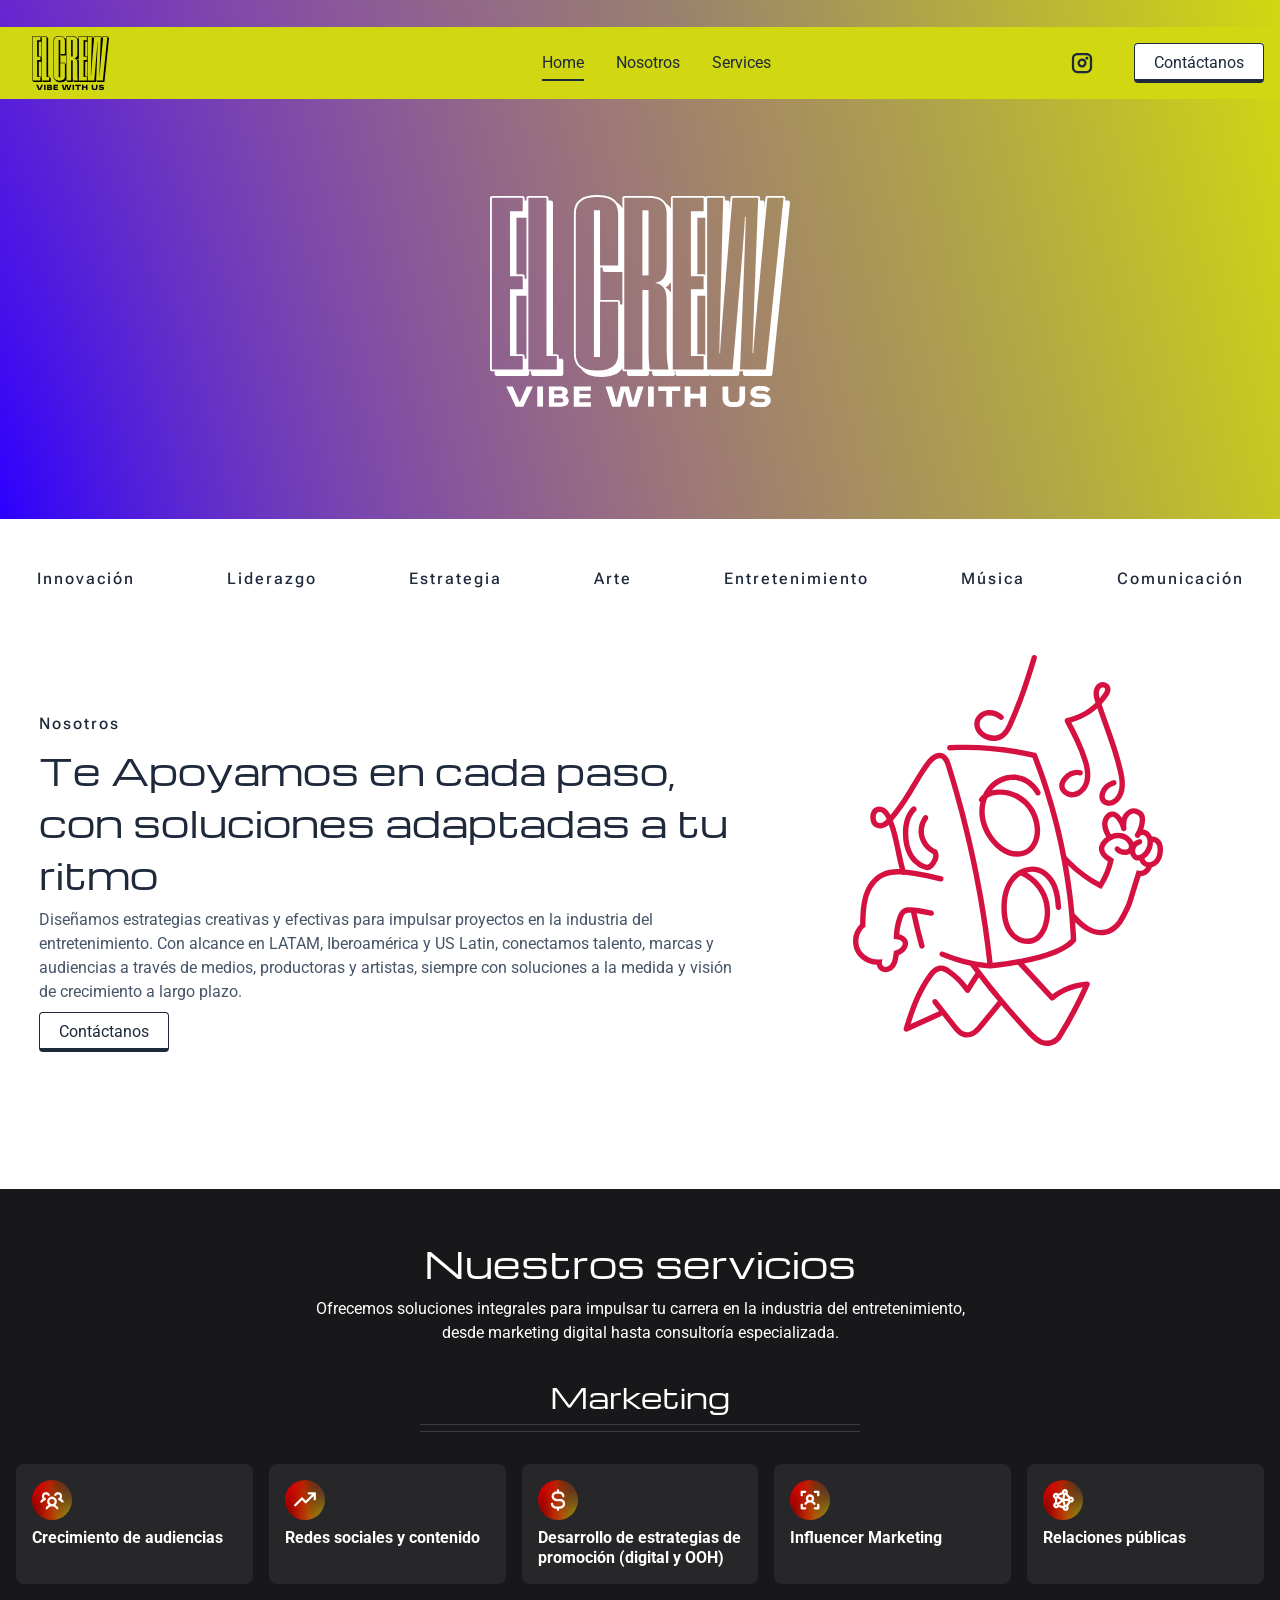
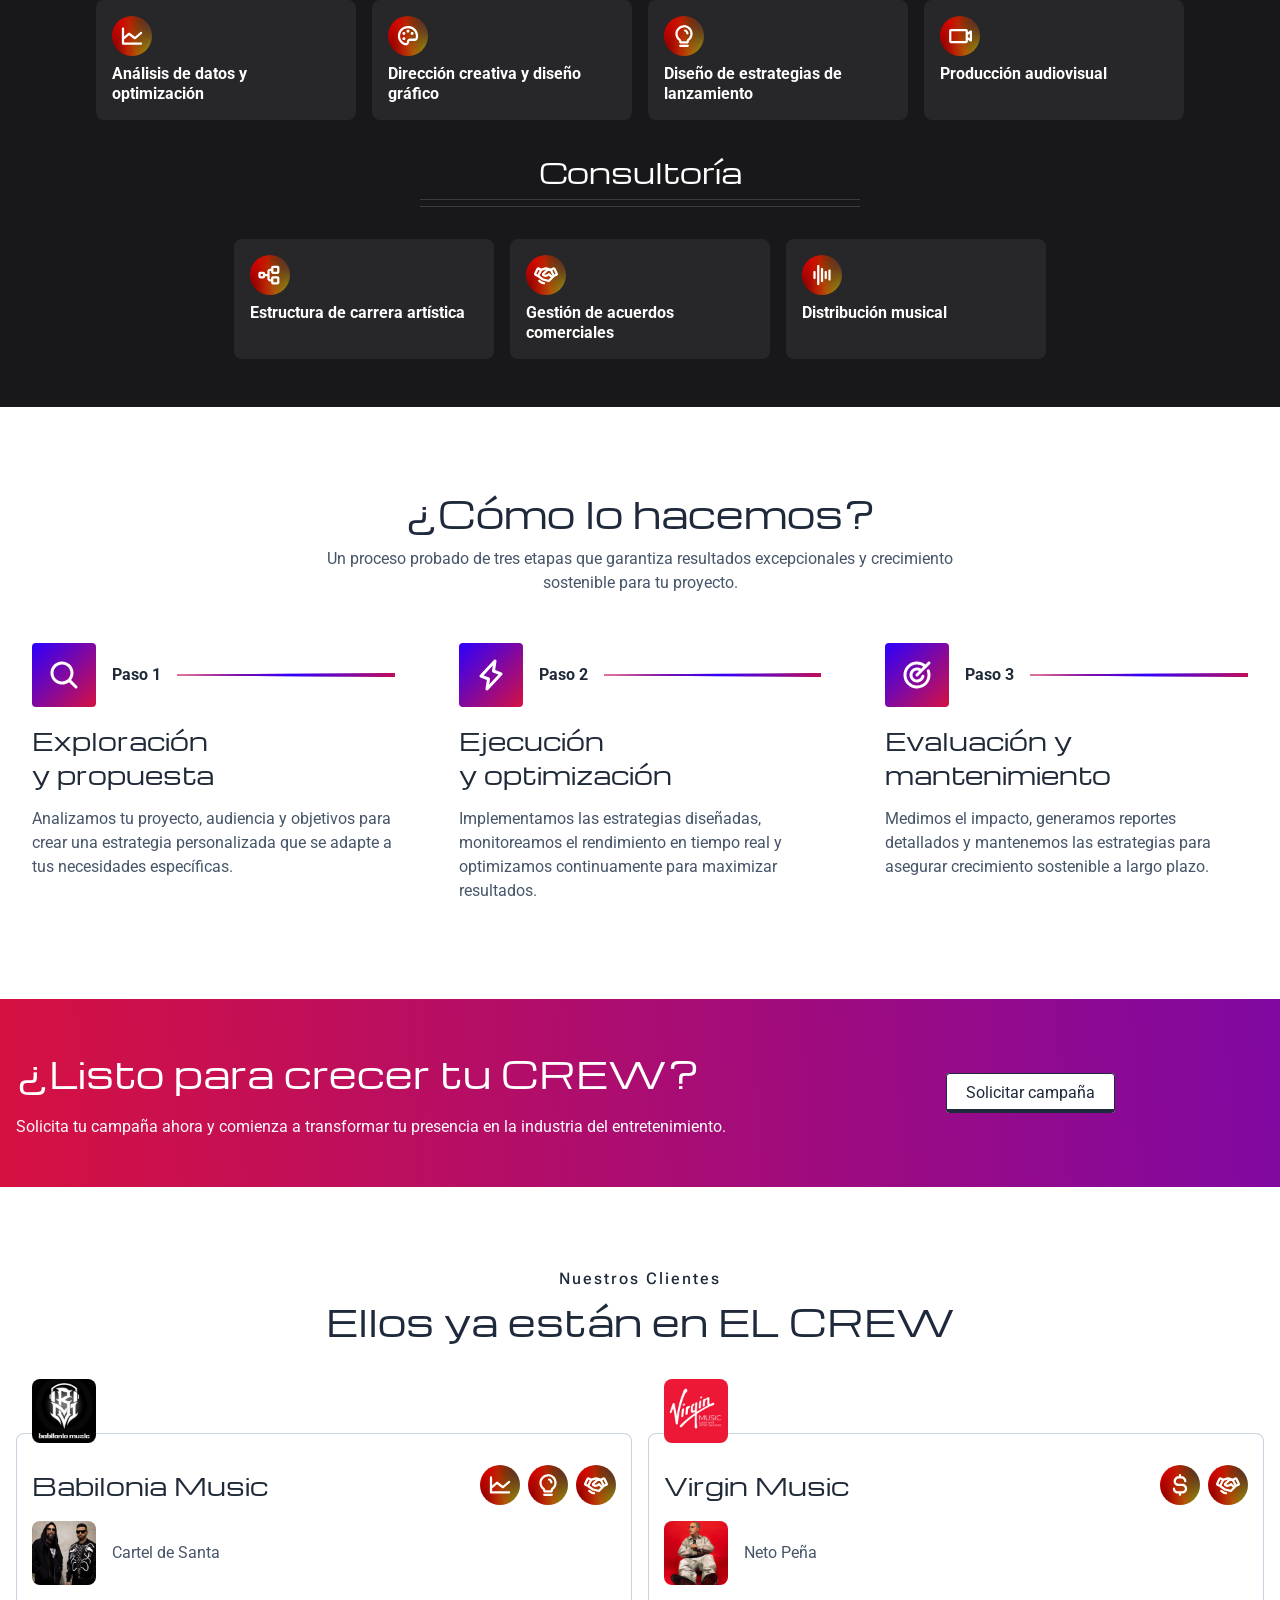
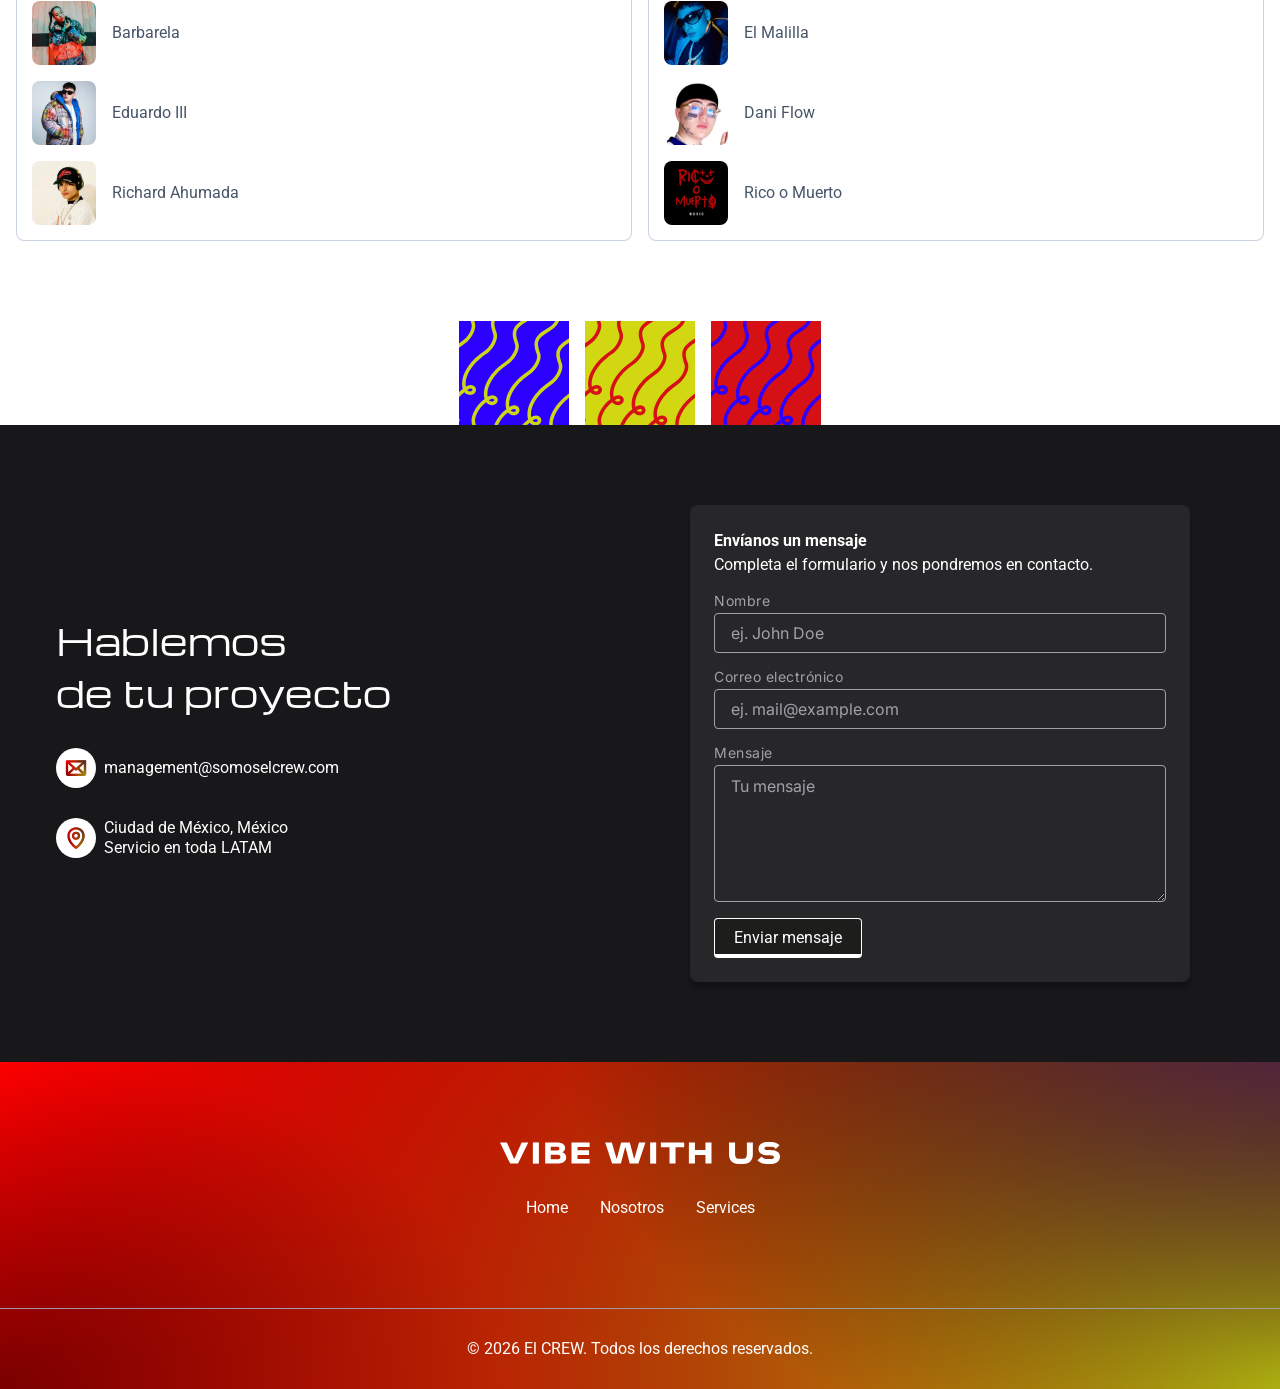
==== commit 10fed712: "Quita la tercera tarjeta de clientes duplicada La tarjeta ancha repetia Babilonia Music y dos de los" ====
--- a/index.html
+++ b/index.html
@@ -370,36 +370,6 @@
         </div>
       </article>
 
-      <article class="client client--wide" data-reveal style="--reveal-delay:240ms">
-        <div class="client__row">
-          <img class="client__avatar" src="assets/img/babilonia.png" alt="Babilonia Music" width="64" height="64" loading="lazy" decoding="async">
-        </div>
-        <div class="client__body">
-          <div class="client__head">
-            <h3 class="h3 client__name">Babilonia Music</h3>
-            <div class="client__tags">
-              <span class="badge" title="Análisis de datos"><img src="assets/icons/chart-line-alt.svg" alt="Análisis de datos" width="24" height="24"></span>
-              <span class="badge" title="Estrategia"><img src="assets/icons/lightbulb-alt.svg" alt="Estrategia" width="24" height="24"></span>
-              <span class="badge" title="Acuerdos comerciales"><img src="assets/icons/handshake-alt.svg" alt="Acuerdos comerciales" width="24" height="24"></span>
-            </div>
-          </div>
-          <div class="projects">
-            <div class="project">
-              <img src="assets/img/barbarela.png" alt="Barbarela" width="64" height="64" loading="lazy" decoding="async">
-              <span>Barbarela</span>
-            </div>
-            <div class="project">
-              <img src="assets/img/eduardo-iii.png" alt="Eduardo III" width="64" height="64" loading="lazy" decoding="async">
-              <span>Eduardo III</span>
-            </div>
-            <div class="project">
-              <img src="assets/img/cartel-de-santa.png" alt="Cartel de Santa" width="64" height="64" loading="lazy" decoding="async">
-              <span>Cartel de Santa</span>
-            </div>
-          </div>
-        </div>
-      </article>
-
     </div>
   </div>
 </section>
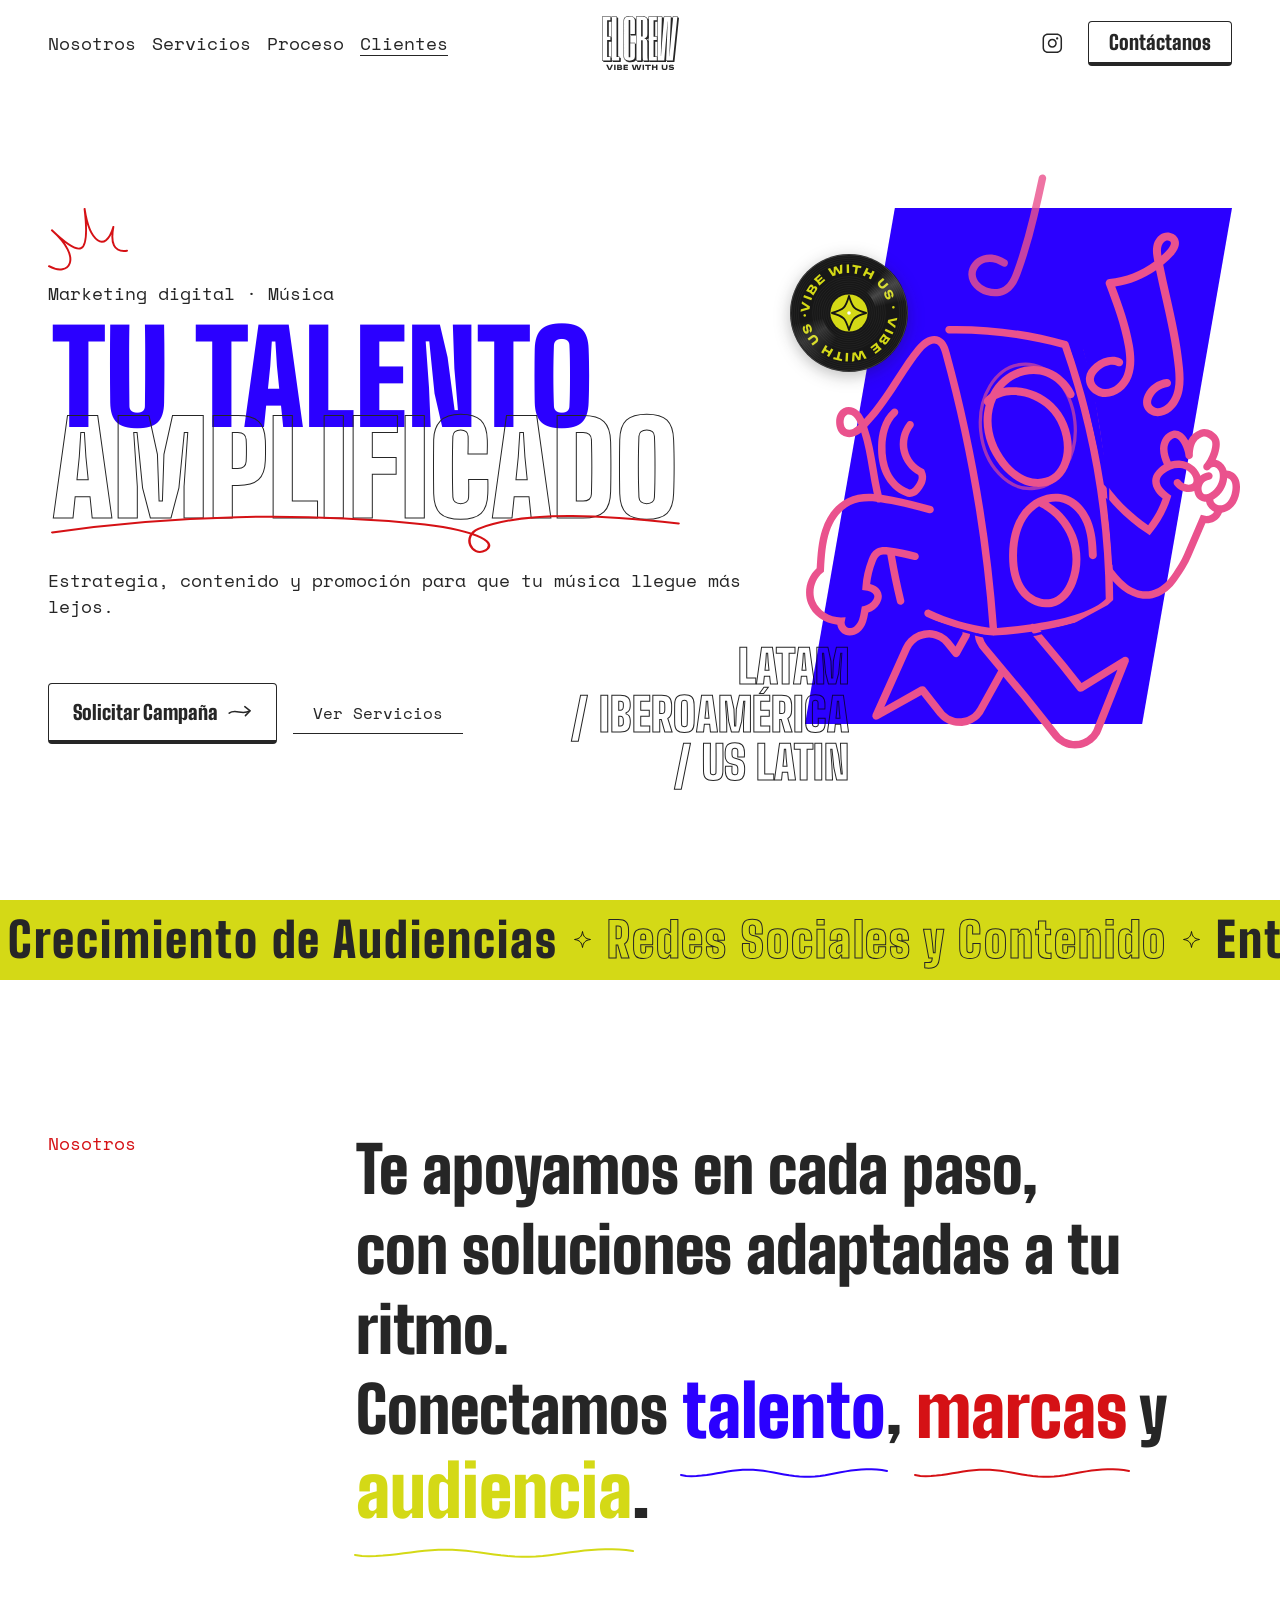
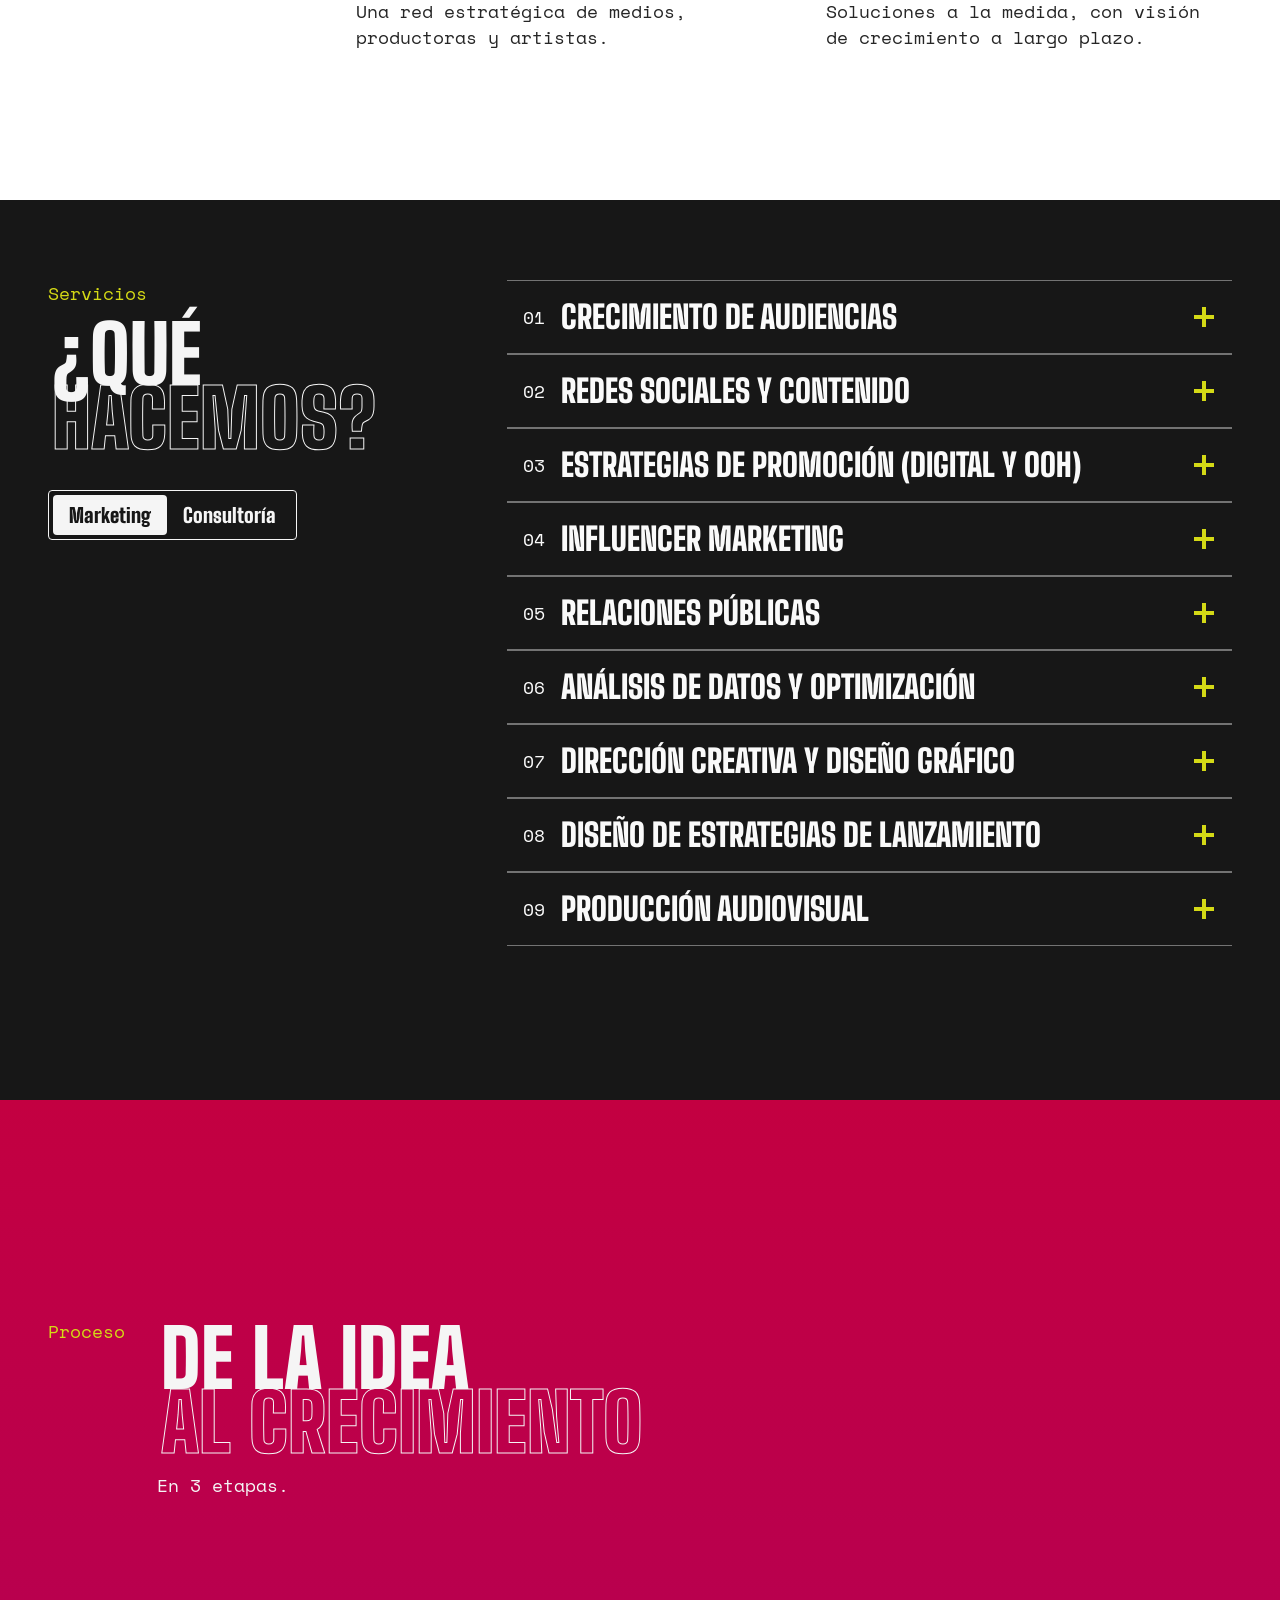
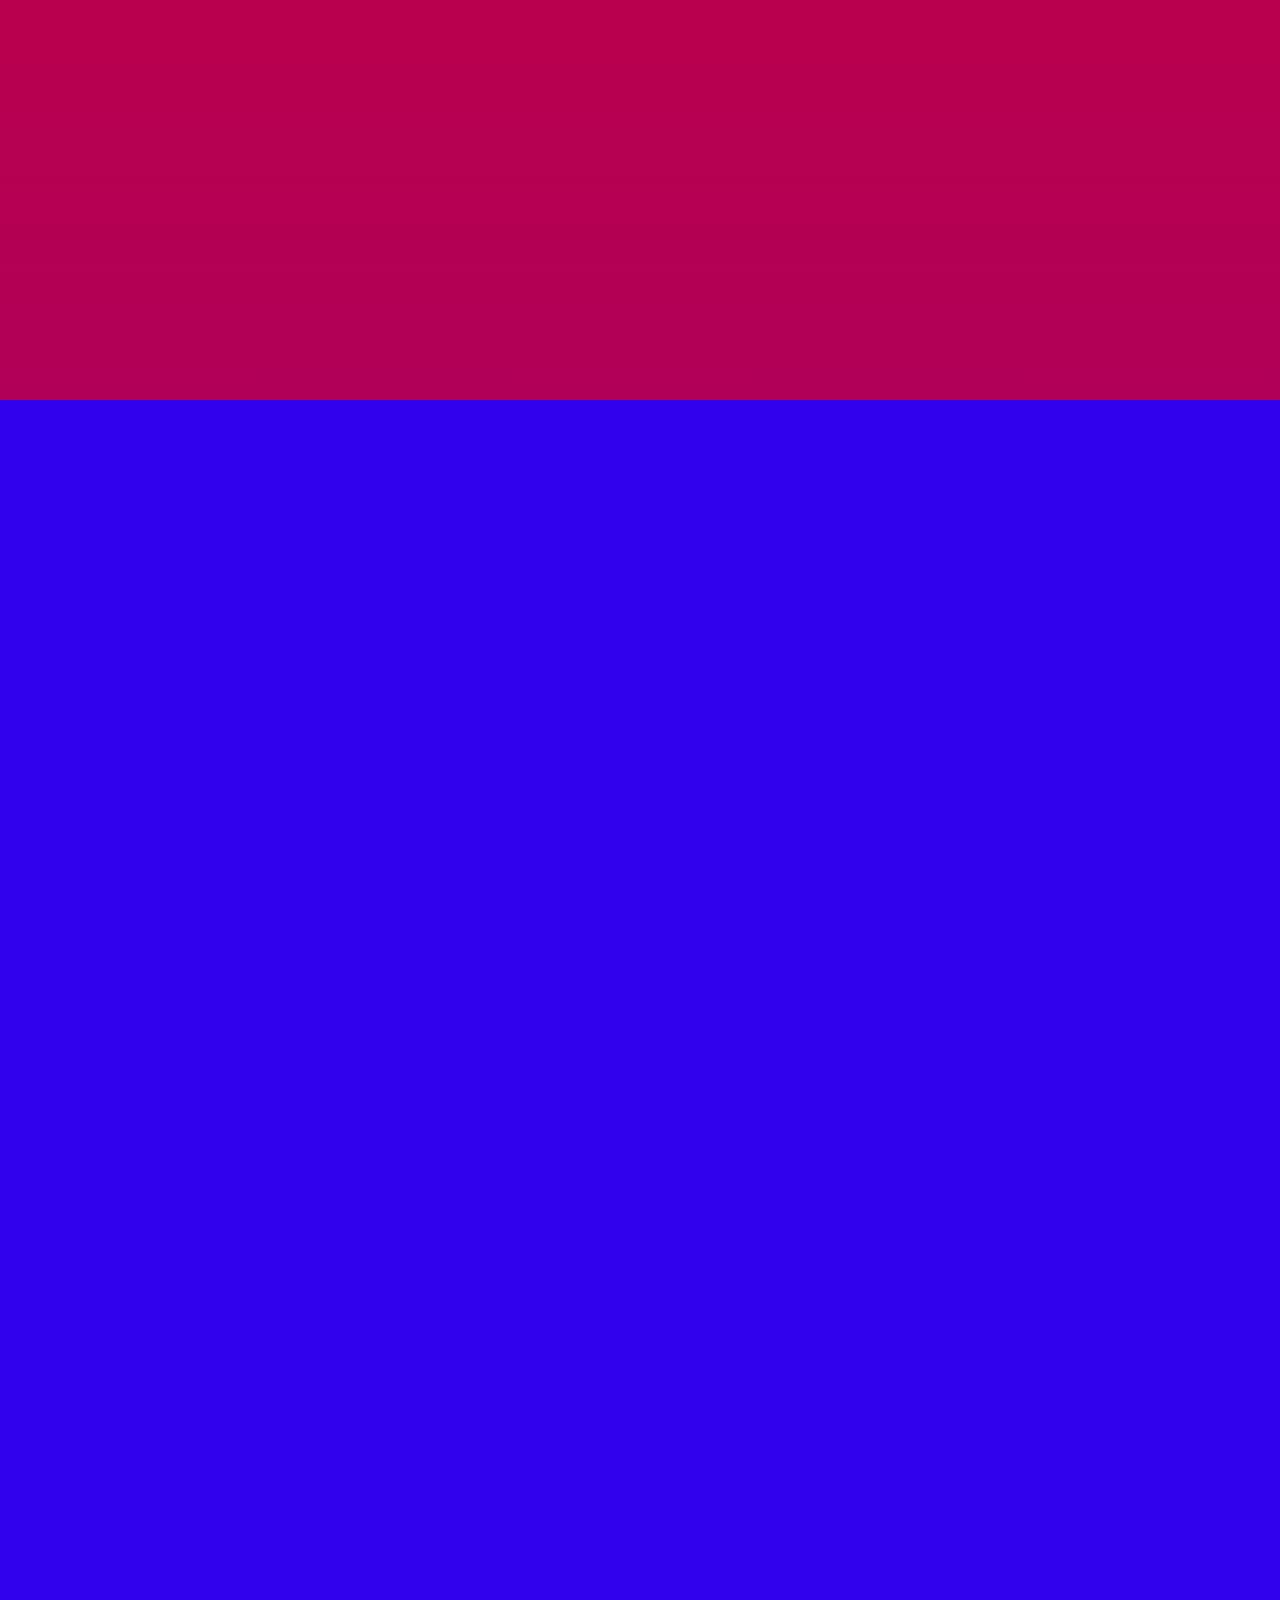
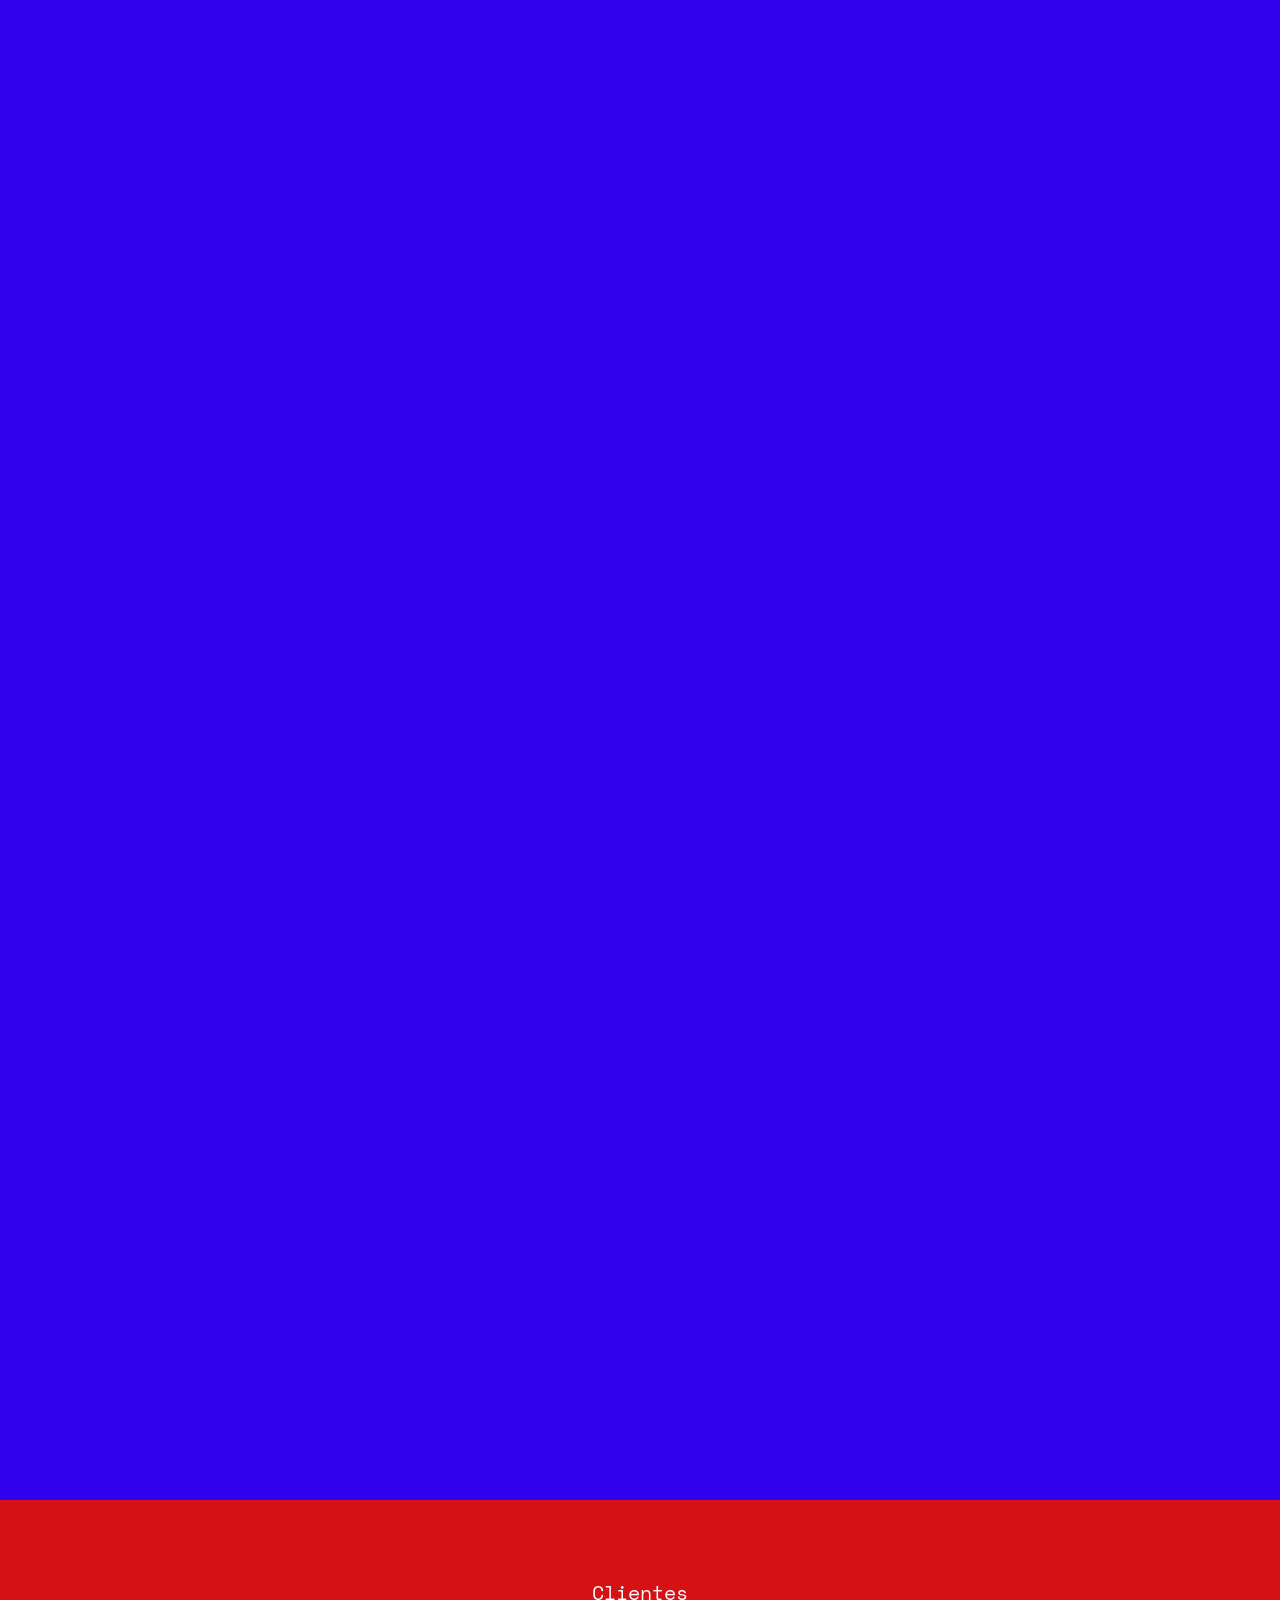
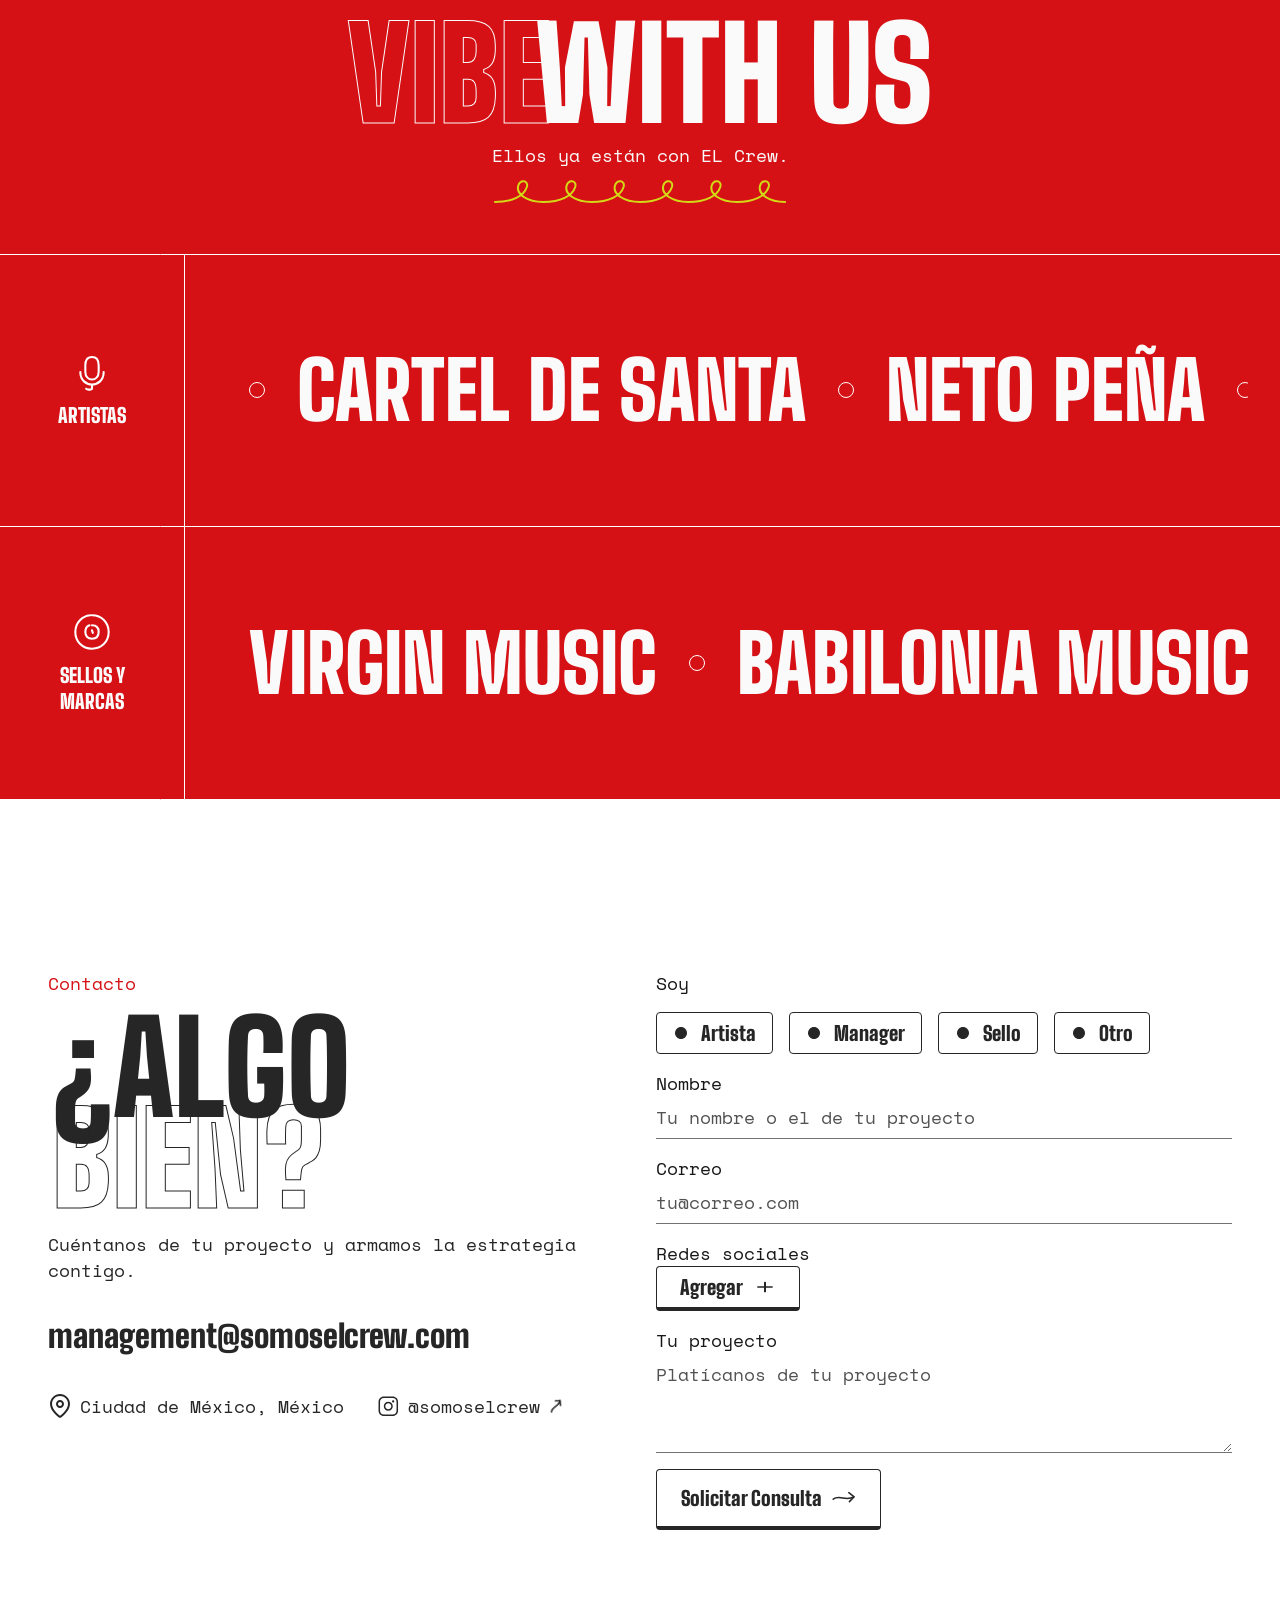
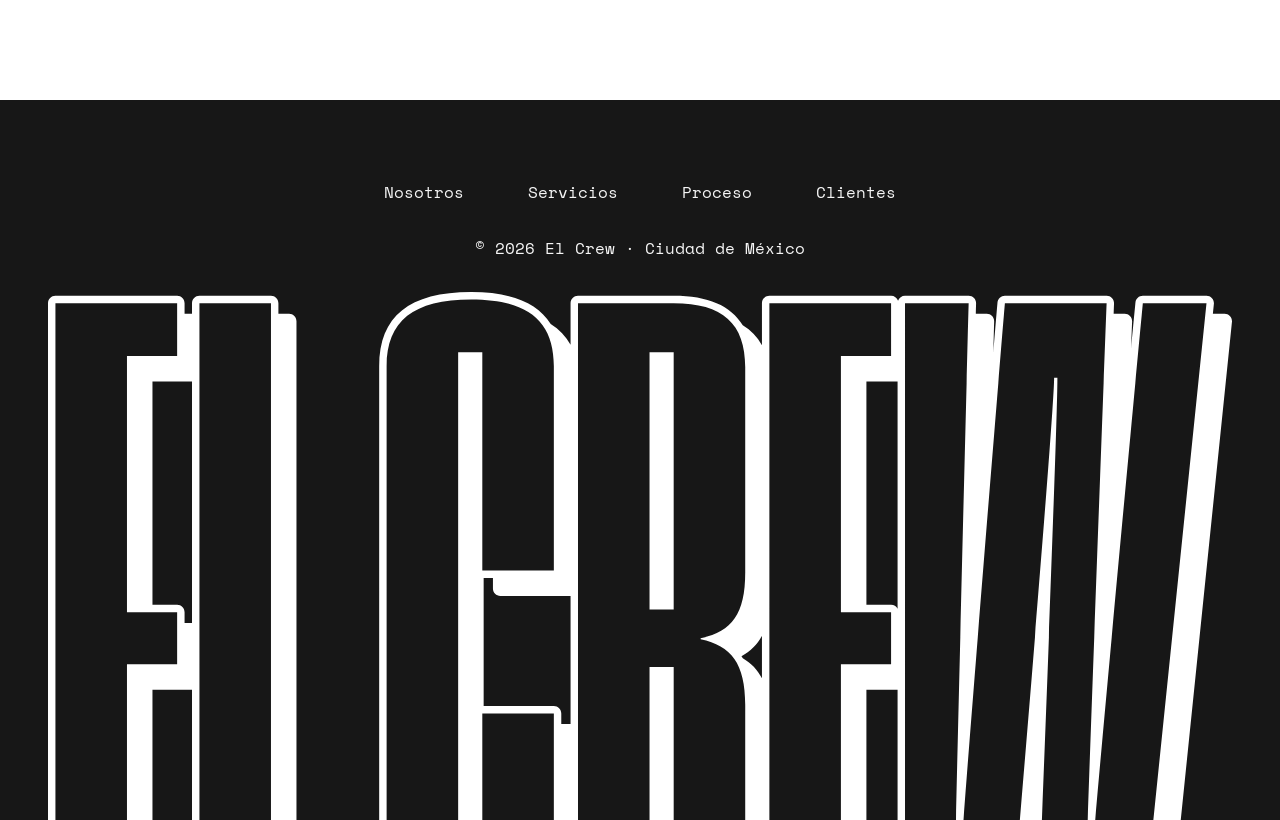
==== commit ba59be10: "Rediseño de la landing con los mockups migrados y el sistema de diseño - Maqueta según los mockups m" ====
--- a/index.html
+++ b/index.html
@@ -3,467 +3,613 @@
 <head>
 <meta charset="utf-8">
 <meta name="viewport" content="width=device-width, initial-scale=1">
-<title>EL CREW — Vibe With Us | Marketing y consultoría para la industria del entretenimiento</title>
-<meta name="description" content="Tu equipo extendido para impulsar tu proyecto en la industria del entretenimiento. Marketing digital, estrategia y consultoría con alcance en LATAM, Iberoamérica y US Latin.">
-<meta name="theme-color" content="#2c00ff">
+<title>EL CREW — Tu talento, amplificado | Marketing digital para artistas y la industria musical</title>
+<meta name="description" content="Marketing digital para artistas y la industria musical: crecimiento de audiencias, redes y contenido, lanzamientos, influencers y promoción. LATAM, Iberoamérica y US Latin.">
+<meta name="theme-color" content="#2b00ff">
 <link rel="canonical" href="https://somoselcrew.com/">
 
-<!-- Open Graph -->
 <meta property="og:type" content="website">
 <meta property="og:site_name" content="EL CREW">
-<meta property="og:title" content="EL CREW — Vibe With Us">
-<meta property="og:description" content="Tu equipo extendido para impulsar tu proyecto en la industria del entretenimiento. Alcance LATAM, Iberoamérica &amp; US Latin.">
+<meta property="og:title" content="EL CREW — Tu talento, amplificado">
+<meta property="og:description" content="Marketing digital para artistas y la industria musical en LATAM, Iberoamérica y US Latin.">
 <meta property="og:url" content="https://somoselcrew.com/">
 <meta property="og:locale" content="es_MX">
+<meta property="og:image" content="https://somoselcrew.com/assets/v2/og-el-crew.jpg">
+<meta property="og:image:width" content="1200">
+<meta property="og:image:height" content="630">
+<meta property="og:image:alt" content="EL CREW — Tu talento, amplificado. Marketing digital para artistas en LATAM, Iberoamérica y US Latin.">
 <meta name="twitter:card" content="summary_large_image">
-
-<link rel="icon" href="assets/icons/logo-nav.svg" type="image/svg+xml">
-
-<!-- Tipografías del diseño: Michroma (títulos), Roboto / Roboto Flex (texto), Inter (formulario) -->
+<meta name="twitter:image" content="https://somoselcrew.com/assets/v2/og-el-crew.jpg">
+
+<link rel="icon" href="assets/v2/logo-nav.svg" type="image/svg+xml">
+
 <link rel="preconnect" href="https://fonts.googleapis.com">
 <link rel="preconnect" href="https://fonts.gstatic.com" crossorigin>
-<link href="https://fonts.googleapis.com/css2?family=Michroma&family=Roboto:wght@400;700&family=Roboto+Flex:wght@500&family=Inter:wght@400&display=swap" rel="stylesheet">
-
-<link rel="stylesheet" href="css/styles.css">
+<link href="https://fonts.googleapis.com/css2?family=Big+Shoulders+Display:wght@900&family=Space+Mono:wght@400;700&family=Unbounded:wght@700&display=swap" rel="stylesheet">
+
+<script>
+  /* Las animaciones de entrada esconden contenido sólo con JS. Se marca antes del primer
+     pintado; si main.js no llega a correr, a los 3 s se quita y todo queda visible. */
+  document.documentElement.classList.add("js");
+  setTimeout(function () { if (!window.elCrewListo) document.documentElement.classList.remove("js"); }, 3000);
+</script>
+<link rel="stylesheet" href="css/styles.css?v=14">
+
+<script type="application/ld+json">
+{
+  "@context": "https://schema.org",
+  "@type": "Organization",
+  "name": "EL CREW",
+  "slogan": "Vibe with us",
+  "url": "https://somoselcrew.com/",
+  "email": "management@somoselcrew.com",
+  "address": { "@type": "PostalAddress", "addressLocality": "Ciudad de México", "addressCountry": "MX" },
+  "sameAs": ["https://www.instagram.com/somoselcrew"]
+}
+</script>
 </head>
 <body>
 
-<a class="skip-link" href="#main">Saltar al contenido</a>
-
-<!-- =============================================================== HEADER -->
-  <header class="site-header" id="site-header">
-    <div class="site-header__spacer"></div>
-
-    <nav class="nav" aria-label="Navegación principal">
-      <div class="nav__block">
-
-        <a class="nav__brand" href="#top" aria-label="EL CREW — inicio">
-          <img src="assets/icons/logo-nav.svg" alt="EL CREW" width="77" height="54">
-        </a>
-
-        <div class="nav__center">
-          <div class="nav__links">
-            <a class="nav__link" href="#top">Home</a>
-            <a class="nav__link" href="#nosotros">Nosotros</a>
-            <a class="nav__link" href="#servicios">Services</a>
-          </div>
-        </div>
-
-        <div class="nav__end">
-          <a class="nav__social" href="https://www.instagram.com/somoselcrew" target="_blank" rel="noopener noreferrer" aria-label="Instagram de EL CREW">
-            <img src="assets/icons/instagram-logo.svg" alt="" width="24" height="24">
-          </a>
-          <a class="btn" href="#contacto">Contáctanos</a>
-          <button class="nav__toggle" type="button" aria-expanded="false" aria-controls="nav-mobile" aria-label="Abrir menú">
-            <span></span><span></span><span></span>
-          </button>
-        </div>
-
-      </div>
+<a class="saltar" href="#principal">Saltar al contenido</a>
+
+<!-- ============================================================ CABECERA -->
+<header class="cabecera" id="cabecera">
+  <div class="cabecera__bloque">
+
+    <div class="cabecera__col cabecera__col--inicio">
+      <nav class="cabecera__nav" aria-label="Principal">
+        <a href="#nosotros" class="cabecera__enlace">Nosotros</a>
+        <a href="#servicios" class="cabecera__enlace">Servicios</a>
+        <a href="#proceso" class="cabecera__enlace">Proceso</a>
+        <a href="#clientes" class="cabecera__enlace">Clientes</a>
+      </nav>
+      <!-- Selector de idioma: se activa cuando exista la versión en inglés. -->
+      <p class="idioma idioma--movil" hidden><b>ES</b><span>/</span><a href="/en/" lang="en">EN</a></p>
+    </div>
+
+    <div class="cabecera__col cabecera__col--centro">
+      <a class="cabecera__marca" href="#inicio" aria-label="EL CREW — inicio">
+        <img src="assets/v2/logo-nav.svg" alt="EL CREW — Vibe with us" width="77" height="54">
+      </a>
+    </div>
+
+    <div class="cabecera__col cabecera__col--fin">
+      <p class="idioma idioma--escritorio" hidden><b>ES</b><span>/</span><a href="/en/" lang="en">EN</a></p>
+      <a class="cabecera__social" href="https://www.instagram.com/somoselcrew" target="_blank" rel="noopener noreferrer" aria-label="Instagram de EL CREW">
+        <img src="assets/v2/icon-instagram-nav.svg" alt="" width="24" height="24">
+      </a>
+      <a class="cta cta--chico cabecera__cta" href="#contacto">Contáctanos</a>
+      <button class="cabecera__menu" type="button" aria-expanded="false" aria-controls="menu-movil" aria-label="Abrir menú">
+        <img src="assets/v2/icon-menu.svg" alt="" width="20" height="14">
+      </button>
+    </div>
+
+  </div>
+
+  <nav class="menu-movil" id="menu-movil" aria-label="Menú" hidden>
+    <a href="#nosotros">Nosotros</a>
+    <a href="#servicios">Servicios</a>
+    <a href="#proceso">Proceso</a>
+    <a href="#clientes">Clientes</a>
+    <a class="cta" href="#contacto">Contáctanos <svg class="flecha" viewBox="0 0 24 16" width="24" height="16" aria-hidden="true" focusable="false"><path class="flecha__cola" d="M1.2 9.2C7.2 4.4 14.4 11.6 21.6 6.8"/><path d="M16.8 2.6L22.2 6.8L17.4 11.6"/></svg></a>
+  </nav>
+</header>
+
+<main id="principal">
+
+<!-- ================================================================ HERO -->
+<section class="hero" id="inicio">
+  <div class="hero__bloque">
+
+    <div class="hero__texto">
+      <div class="hero__encabezado">
+        <svg class="hero__garabato solo-escritorio trazo" data-entra="trazo" style="--i:0" width="82" height="64" viewBox="0 0 82.0003 64.3523" preserveAspectRatio="none" aria-hidden="true" focusable="false"><path d="M1.00018 60.0001C21.5002 71.5001 36.5002 52.0001 4.00018 23.0001C33.0002 51.0001 43.5002 51.5001 37.5002 1.00011C42.5002 34.5001 58.5002 47.5001 67.0002 19.5001C64.0002 35.5001 67.0002 46.0001 81.0002 44.0001" stroke="#D51115" pathLength="1"/></svg>
+        <svg class="hero__garabato solo-movil trazo" data-entra="trazo" style="--i:0" width="82" height="64" viewBox="0 0 82.0003 64.3523" preserveAspectRatio="none" aria-hidden="true" focusable="false"><path d="M1.00018 60.0001C21.5002 71.5001 36.5002 52.0001 4.00018 23.0001C33.0002 51.0001 43.5002 51.5001 37.5002 1.00011C42.5002 34.5001 58.5002 47.5001 67.0002 19.5001C64.0002 35.5001 67.0002 46.0001 81.0002 44.0001" stroke="#D51115" pathLength="1"/></svg>
+        <p data-entra="sube" style="--i:1" class="hero__eyebrow">Marketing digital · Música</p>
+        <div class="hero__marca-titulo">
+          <h1 class="hero__titulo">
+            <span data-entra="linea" style="--i:2" class="display hero__linea">Tu talento</span>
+            <span data-entra="linea" style="--i:3" class="display contorno hero__linea">Amplificado</span>
+          </h1>
+          <div class="hero__subrayado" aria-hidden="true">
+            <svg class="solo-escritorio trazo" data-entra="trazo" style="--i:6" width="503" height="38" viewBox="0 0 503.227 37.8854" preserveAspectRatio="none" aria-hidden="true" focusable="false"><path d="M1.00017 17.4361C99.2135 -0.563866 200.814 -2.36387 291.125 8.43613C336.28 13.8361 358.858 26.4361 347.569 35.4361C336.28 42.6361 328.378 21.0361 341.925 13.8361C381.436 -5.96387 449.169 1.23613 502.227 8.43613" stroke="#D51115" pathLength="1"/></svg>
+            <svg class="solo-movil trazo" data-entra="trazo" style="--i:6" width="316" height="23" viewBox="0 0 315.76 22.9332" preserveAspectRatio="none" aria-hidden="true" focusable="false"><path d="M1.00016 10.5877C62.4802 0.0877473 126.08 -0.962253 182.614 5.33775C210.88 8.48775 225.014 15.8377 217.947 21.0877C210.88 25.2877 205.934 12.6877 214.414 8.48775C239.147 -3.06225 281.547 1.13775 314.76 5.33775" stroke="#D51115" pathLength="1"/></svg>
+          </div>
+        </div>
+        <p data-entra="sube" style="--i:4" class="hero__bajada">Estrategia, contenido y promoción para que tu música llegue más lejos.</p>
+      </div>
+
+      <div data-entra="sube" style="--i:5" class="hero__acciones">
+        <a class="cta" href="#contacto">Solicitar Campaña <svg class="flecha" viewBox="0 0 24 16" width="24" height="16" aria-hidden="true" focusable="false"><path class="flecha__cola" d="M1.2 9.2C7.2 4.4 14.4 11.6 21.6 6.8"/><path d="M16.8 2.6L22.2 6.8L17.4 11.6"/></svg></a>
+        <a class="enlace-linea" href="#servicios"><span class="enlace-linea__texto">Ver Servicios</span></a>
+      </div>
+    </div>
+
+    <div class="hero__arte" aria-hidden="true">
+      <img data-entra="cortina" style="--i:1" class="hero__paralelogramo" src="assets/v2/paralelogramo-azul.svg" alt="" width="427" height="516">
+
+      <!-- Budy camina y silba (SVG animado con CSS); con movimiento reducido, la pose del Figma -->
+      <picture>
+        <source srcset="assets/v2/budy-quieto.svg" media="(prefers-reduced-motion: reduce)">
+        <img data-entra="escala" style="--i:3" class="bocina" src="assets/v2/budy-camina.svg" alt="" width="507" height="630">
+      </picture>
+
+      <!-- Insignia «Vibe with us» como vinilo: el disco gira, el reflejo no -->
+      <div class="insignia" data-entra="vinilo" style="--i:6">
+        <div class="insignia__giro">
+          <svg class="insignia__disco" viewBox="0 0 120 120" aria-hidden="true" focusable="false">
+            <defs>
+              <path id="insignia-circulo" d="M60 60 m-40 0 a40 40 0 1 1 80 0 a40 40 0 1 1 -80 0"/>
+            </defs>
+            <circle class="vinilo__disco" cx="60" cy="60" r="59"/>
+            <circle class="vinilo__borde" cx="60" cy="60" r="58.4"/>
+            <g class="vinilo__surcos" transform="translate(60 60)"><circle r="21"/><circle r="23.2"/><circle r="25.4"/><circle r="27.6"/><circle r="29.8"/><circle r="32"/><circle r="34.2"/><circle r="36.4"/><circle r="50.8"/><circle r="52.8"/><circle r="54.8"/><circle r="56.6"/></g>
+            <text class="vinilo__texto"><textPath href="#insignia-circulo" textLength="251.3" lengthAdjust="spacing">VIBE WITH US · VIBE WITH US ·</textPath></text>
+            <circle class="vinilo__etiqueta" cx="60" cy="60" r="18.6"/>
+          </svg>
+          <img class="insignia__estrella" src="assets/v2/badge-estrella.svg" alt="" width="35" height="35">
+          <svg class="insignia__eje" viewBox="0 0 120 120" aria-hidden="true" focusable="false"><circle cx="60" cy="60" r="1.8"/></svg>
+        </div>
+        <span class="insignia__brillo"></span>
+      </div>
+
+      <p data-entra="derecha" style="--i:7" class="display contorno hero__territorios">LATAM<br>/ Iberoamérica<br>/ US Latin</p>
+    </div>
+
+  </div>
+</section>
+
+<!-- ============================================================ NOSOTROS -->
+<!-- La banda va dentro de Nosotros: juntas son la segunda pantalla. -->
+<section class="nosotros" id="nosotros">
+  <div data-entra="aparece" style="--i:0" class="terminos" aria-label="Lo que hacemos">
+    <div class="terminos__pista">
+      <ul class="terminos__grupo">
+        <li class="display">Crecimiento de Audiencias</li>
+        <li class="terminos__estrella"><img src="assets/v2/estrella.svg" alt="" width="17" height="17"></li>
+        <li class="display contorno">Redes Sociales y Contenido</li>
+        <li class="terminos__estrella"><img src="assets/v2/estrella.svg" alt="" width="17" height="17"></li>
+        <li class="display">Entretenimiento</li>
+        <li class="terminos__estrella"><img src="assets/v2/estrella.svg" alt="" width="17" height="17"></li>
+        <li class="display contorno">Comunicación</li>
+        <li class="terminos__estrella"><img src="assets/v2/estrella.svg" alt="" width="17" height="17"></li>
+        <li class="display">Música</li>
+        <li class="terminos__estrella"><img src="assets/v2/estrella.svg" alt="" width="17" height="17"></li>
+        <li class="display contorno">Crecimiento de Audiencias</li>
+        <li class="terminos__estrella"><img src="assets/v2/estrella.svg" alt="" width="17" height="17"></li>
+        <li class="display">Redes Sociales y Contenido</li>
+        <li class="terminos__estrella"><img src="assets/v2/estrella.svg" alt="" width="17" height="17"></li>
+        <li class="display contorno">Entretenimiento</li>
+        <li class="terminos__estrella"><img src="assets/v2/estrella.svg" alt="" width="17" height="17"></li>
+        <li class="display">Comunicación</li>
+        <li class="terminos__estrella"><img src="assets/v2/estrella.svg" alt="" width="17" height="17"></li>
+        <li class="display contorno">Música</li>
+        <li class="terminos__estrella"><img src="assets/v2/estrella.svg" alt="" width="17" height="17"></li>
+      </ul>
+      <!-- copia para que el carrusel no tenga corte; el JS la marca como decorativa -->
+    </div>
+  </div>
+
+  <div class="nosotros__bloque">
+    <p data-entra="sube" style="--i:1" class="etiqueta etiqueta--roja nosotros__etiqueta">Nosotros</p>
+
+    <div class="nosotros__cuerpo">
+      <h2 class="display nosotros__declaracion">
+        <span data-entra="linea" style="--i:2" class="nosotros__frase">Te apoyamos en cada paso, <br>con soluciones adaptadas a tu ritmo.</span>
+        <span data-entra="linea" style="--i:3" class="nosotros__frase">Conectamos
+          <span class="resalte resalte--azul">talento<svg class="resalte__linea resalte__linea--escritorio trazo" data-entra="trazo" style="--i:5" width="208" height="6" viewBox="0 0 208 6.00025" preserveAspectRatio="none" aria-hidden="true" focusable="false"><path d="M1.00015 5.0001C51.4491 -2.9999 125.021 11.0001 207 1.0001" stroke="#2B00FF" pathLength="1"/></svg><svg class="resalte__linea resalte__linea--movil trazo" data-entra="trazo" style="--i:5" width="89" height="6" viewBox="0 0 89.0005 6.00053" preserveAspectRatio="none" aria-hidden="true" focusable="false"><path d="M1.00027 5.00026C22.3064 -2.99974 53.3778 11.0003 88.0003 1.00026" stroke="#2B00FF" pathLength="1"/></svg></span>,
+          <span class="resalte resalte--rojo">marcas<svg class="resalte__linea resalte__linea--escritorio trazo" data-entra="trazo" style="--i:6" width="216" height="6" viewBox="0 0 216 6.00024" preserveAspectRatio="none" aria-hidden="true" focusable="false"><path d="M1.00014 5.0001C53.4083 -2.9999 129.837 11.0001 215 1.0001" stroke="#D51115" pathLength="1"/></svg><svg class="resalte__linea resalte__linea--movil trazo" data-entra="trazo" style="--i:6" width="88" height="4" viewBox="0 0 88.0003 4.00031" preserveAspectRatio="none" aria-hidden="true" focusable="false"><path d="M1.00018 3.00013C22.0614 -0.999869 52.7757 6.00013 87.0002 1.00013" stroke="#D51115" pathLength="1"/></svg></span>
+          y <span class="resalte resalte--lima">audiencia<svg class="resalte__linea resalte__linea--escritorio trazo" data-entra="trazo" style="--i:7" width="280" height="6" viewBox="0 0 280 6.00016" preserveAspectRatio="none" aria-hidden="true" focusable="false"><path d="M1.0001 5.00006C69.0817 -2.99994 168.367 11.0001 279 1.00006" stroke="#D4D916" pathLength="1"/></svg><svg class="resalte__linea resalte__linea--movil trazo" data-entra="trazo" style="--i:7" width="121" height="4" viewBox="0 0 121 4.0002" preserveAspectRatio="none" aria-hidden="true" focusable="false"><path d="M1.00012 3.00008C30.143 -0.999919 72.643 6.00008 120 1.00008" stroke="#D4D916" pathLength="1"/></svg></span><span class="resalte__punto">.</span>
+        </span>
+      </h2>
+
+      <div class="nosotros__columnas">
+        <p data-entra="sube" style="--i:8">Una red estratégica de medios, productoras y artistas.</p>
+        <p data-entra="sube" style="--i:9">Soluciones a la medida, con visión de crecimiento a largo plazo.</p>
+      </div>
+    </div>
+  </div>
+</section>
+
+<!-- =========================================================== SERVICIOS -->
+<section class="servicios" id="servicios">
+  <div class="servicios__bloque">
+
+    <div class="servicios__intro">
+      <div class="servicios__encabezado">
+        <p data-entra="sube" style="--i:0" class="etiqueta etiqueta--lima">Servicios</p>
+        <h2 class="titulo-doble titulo-doble--80">
+          <span data-entra="linea" style="--i:1" class="display">¿Qué</span>
+          <span data-entra="linea" style="--i:2" class="display contorno contorno--blanco">Hacemos?</span>
+        </h2>
+      </div>
+
+      <div data-entra="sube" style="--i:3" class="interruptor" role="tablist" aria-label="Tipo de servicio">
+        <button class="interruptor__opcion" type="button" role="tab" id="tab-marketing" aria-controls="panel-marketing" aria-selected="true">Marketing</button>
+        <button class="interruptor__opcion" type="button" role="tab" id="tab-consultoria" aria-controls="panel-consultoria" aria-selected="false" tabindex="-1">Consultoría</button>
+      </div>
+
+    </div>
+
+    <div class="servicios__listas">
+
+      <ol class="acordeon" id="panel-marketing" role="tabpanel" aria-labelledby="tab-marketing">
+        <li class="acordeon__item" data-entra="sube" style="--i:1">
+          <h3><button class="acordeon__boton" type="button" aria-expanded="false" aria-controls="srv-01"><span class="acordeon__num">01</span><span class="display acordeon__nombre">Crecimiento de audiencias</span><span class="acordeon__icono" aria-hidden="true"></span></button></h3>
+          <div class="acordeon__panel" id="srv-01" hidden>
+            <div class="acordeon__contenido"><div class="acordeon__texto">
+              <p>Estrategias para que más gente te descubra, te siga y se quede: de oyentes casuales a fans.</p>
+              <a class="cta cta--chico cta--roja" href="#contacto" data-servicio="Crecimiento de audiencias">Solicitar consulta <svg class="flecha" viewBox="0 0 24 16" width="24" height="16" aria-hidden="true" focusable="false"><path class="flecha__cola" d="M1.2 9.2C7.2 4.4 14.4 11.6 21.6 6.8"/><path d="M16.8 2.6L22.2 6.8L17.4 11.6"/></svg></a>
+            </div></div>
+          </div>
+        </li>
+        <li class="acordeon__item" data-entra="sube" style="--i:2">
+          <h3><button class="acordeon__boton" type="button" aria-expanded="false" aria-controls="srv-02"><span class="acordeon__num">02</span><span class="display acordeon__nombre">Redes sociales y contenido</span><span class="acordeon__icono" aria-hidden="true"></span></button></h3>
+          <div class="acordeon__panel" id="srv-02" hidden>
+            <div class="acordeon__contenido"><div class="acordeon__texto">
+              <p>Planeación, producción y gestión de contenido para que cada red hable con la voz del proyecto.</p>
+              <a class="cta cta--chico cta--roja" href="#contacto" data-servicio="Redes sociales y contenido">Solicitar consulta <svg class="flecha" viewBox="0 0 24 16" width="24" height="16" aria-hidden="true" focusable="false"><path class="flecha__cola" d="M1.2 9.2C7.2 4.4 14.4 11.6 21.6 6.8"/><path d="M16.8 2.6L22.2 6.8L17.4 11.6"/></svg></a>
+            </div></div>
+          </div>
+        </li>
+        <li class="acordeon__item" data-entra="sube" style="--i:3">
+          <h3><button class="acordeon__boton" type="button" aria-expanded="false" aria-controls="srv-03"><span class="acordeon__num">03</span><span class="display acordeon__nombre">Estrategias de promoción (digital y OOH)</span><span class="acordeon__icono" aria-hidden="true"></span></button></h3>
+          <div class="acordeon__panel" id="srv-03" hidden>
+            <div class="acordeon__contenido"><div class="acordeon__texto">
+              <p>Campañas en plataformas digitales y en la calle que llevan tu lanzamiento a donde está tu público.</p>
+              <a class="cta cta--chico cta--roja" href="#contacto" data-servicio="Estrategias de promoción (digital y OOH)">Solicitar consulta <svg class="flecha" viewBox="0 0 24 16" width="24" height="16" aria-hidden="true" focusable="false"><path class="flecha__cola" d="M1.2 9.2C7.2 4.4 14.4 11.6 21.6 6.8"/><path d="M16.8 2.6L22.2 6.8L17.4 11.6"/></svg></a>
+            </div></div>
+          </div>
+        </li>
+        <li class="acordeon__item" data-entra="sube" style="--i:4">
+          <h3><button class="acordeon__boton" type="button" aria-expanded="false" aria-controls="srv-04"><span class="acordeon__num">04</span><span class="display acordeon__nombre">Influencer marketing</span><span class="acordeon__icono" aria-hidden="true"></span></button></h3>
+          <div class="acordeon__panel" id="srv-04" hidden>
+            <div class="acordeon__contenido">
+              <div class="acordeon__texto">
+                <p>Conectamos tu música con creadores que mueven conversación y tendencias en su comunidad.</p>
+                <a class="cta cta--chico cta--roja" href="#contacto" data-servicio="Influencer marketing">Solicitar consulta <svg class="flecha" viewBox="0 0 24 16" width="24" height="16" aria-hidden="true" focusable="false"><path class="flecha__cola" d="M1.2 9.2C7.2 4.4 14.4 11.6 21.6 6.8"/><path d="M16.8 2.6L22.2 6.8L17.4 11.6"/></svg></a>
+              </div>
+            </div>
+          </div>
+        </li>
+        <li class="acordeon__item" data-entra="sube" style="--i:5">
+          <h3><button class="acordeon__boton" type="button" aria-expanded="false" aria-controls="srv-05"><span class="acordeon__num">05</span><span class="display acordeon__nombre">Relaciones públicas</span><span class="acordeon__icono" aria-hidden="true"></span></button></h3>
+          <div class="acordeon__panel" id="srv-05" hidden>
+            <div class="acordeon__contenido"><div class="acordeon__texto">
+              <p>Prensa, entrevistas y presencia en medios para contar tu historia en los espacios correctos.</p>
+              <a class="cta cta--chico cta--roja" href="#contacto" data-servicio="Relaciones públicas">Solicitar consulta <svg class="flecha" viewBox="0 0 24 16" width="24" height="16" aria-hidden="true" focusable="false"><path class="flecha__cola" d="M1.2 9.2C7.2 4.4 14.4 11.6 21.6 6.8"/><path d="M16.8 2.6L22.2 6.8L17.4 11.6"/></svg></a>
+            </div></div>
+          </div>
+        </li>
+        <li class="acordeon__item" data-entra="sube" style="--i:6">
+          <h3><button class="acordeon__boton" type="button" aria-expanded="false" aria-controls="srv-06"><span class="acordeon__num">06</span><span class="display acordeon__nombre">Análisis de datos y optimización</span><span class="acordeon__icono" aria-hidden="true"></span></button></h3>
+          <div class="acordeon__panel" id="srv-06" hidden>
+            <div class="acordeon__contenido"><div class="acordeon__texto">
+              <p>Medimos lo que pasa en plataformas y redes para ajustar la estrategia con datos, no con corazonadas.</p>
+              <a class="cta cta--chico cta--roja" href="#contacto" data-servicio="Análisis de datos y optimización">Solicitar consulta <svg class="flecha" viewBox="0 0 24 16" width="24" height="16" aria-hidden="true" focusable="false"><path class="flecha__cola" d="M1.2 9.2C7.2 4.4 14.4 11.6 21.6 6.8"/><path d="M16.8 2.6L22.2 6.8L17.4 11.6"/></svg></a>
+            </div></div>
+          </div>
+        </li>
+        <li class="acordeon__item" data-entra="sube" style="--i:7">
+          <h3><button class="acordeon__boton" type="button" aria-expanded="false" aria-controls="srv-07"><span class="acordeon__num">07</span><span class="display acordeon__nombre">Dirección creativa y diseño gráfico</span><span class="acordeon__icono" aria-hidden="true"></span></button></h3>
+          <div class="acordeon__panel" id="srv-07" hidden>
+            <div class="acordeon__contenido"><div class="acordeon__texto">
+              <p>Identidad visual, portadas y piezas de campaña con una sola línea creativa.</p>
+              <a class="cta cta--chico cta--roja" href="#contacto" data-servicio="Dirección creativa y diseño gráfico">Solicitar consulta <svg class="flecha" viewBox="0 0 24 16" width="24" height="16" aria-hidden="true" focusable="false"><path class="flecha__cola" d="M1.2 9.2C7.2 4.4 14.4 11.6 21.6 6.8"/><path d="M16.8 2.6L22.2 6.8L17.4 11.6"/></svg></a>
+            </div></div>
+          </div>
+        </li>
+        <li class="acordeon__item" data-entra="sube" style="--i:8">
+          <h3><button class="acordeon__boton" type="button" aria-expanded="false" aria-controls="srv-08"><span class="acordeon__num">08</span><span class="display acordeon__nombre">Diseño de estrategias de lanzamiento</span><span class="acordeon__icono" aria-hidden="true"></span></button></h3>
+          <div class="acordeon__panel" id="srv-08" hidden>
+            <div class="acordeon__contenido"><div class="acordeon__texto">
+              <p>El plan completo de cada lanzamiento: calendario, contenidos, pauta y metas.</p>
+              <a class="cta cta--chico cta--roja" href="#contacto" data-servicio="Diseño de estrategias de lanzamiento">Solicitar consulta <svg class="flecha" viewBox="0 0 24 16" width="24" height="16" aria-hidden="true" focusable="false"><path class="flecha__cola" d="M1.2 9.2C7.2 4.4 14.4 11.6 21.6 6.8"/><path d="M16.8 2.6L22.2 6.8L17.4 11.6"/></svg></a>
+            </div></div>
+          </div>
+        </li>
+        <li class="acordeon__item" data-entra="sube" style="--i:9">
+          <h3><button class="acordeon__boton" type="button" aria-expanded="false" aria-controls="srv-09"><span class="acordeon__num">09</span><span class="display acordeon__nombre">Producción audiovisual</span><span class="acordeon__icono" aria-hidden="true"></span></button></h3>
+          <div class="acordeon__panel" id="srv-09" hidden>
+            <div class="acordeon__contenido"><div class="acordeon__texto">
+              <p>Videoclips, visualizers y contenido vertical hechos por el mismo equipo que planea la campaña.</p>
+              <a class="cta cta--chico cta--roja" href="#contacto" data-servicio="Producción audiovisual">Solicitar consulta <svg class="flecha" viewBox="0 0 24 16" width="24" height="16" aria-hidden="true" focusable="false"><path class="flecha__cola" d="M1.2 9.2C7.2 4.4 14.4 11.6 21.6 6.8"/><path d="M16.8 2.6L22.2 6.8L17.4 11.6"/></svg></a>
+            </div></div>
+          </div>
+        </li>
+      </ol>
+
+      <ol class="acordeon" id="panel-consultoria" role="tabpanel" aria-labelledby="tab-consultoria" hidden>
+        <li class="acordeon__item" data-entra="sube" style="--i:1">
+          <h3><button class="acordeon__boton" type="button" aria-expanded="false" aria-controls="con-01"><span class="acordeon__num">01</span><span class="display acordeon__nombre">Estructura de carrera artística</span><span class="acordeon__icono" aria-hidden="true"></span></button></h3>
+          <div class="acordeon__panel" id="con-01" hidden>
+            <div class="acordeon__contenido"><div class="acordeon__texto">
+              <p>Ordenamos el proyecto: equipo, metas y un plan a mediano plazo para crecer con dirección.</p>
+              <a class="cta cta--chico cta--roja" href="#contacto" data-servicio="Estructura de carrera artística">Solicitar consulta <svg class="flecha" viewBox="0 0 24 16" width="24" height="16" aria-hidden="true" focusable="false"><path class="flecha__cola" d="M1.2 9.2C7.2 4.4 14.4 11.6 21.6 6.8"/><path d="M16.8 2.6L22.2 6.8L17.4 11.6"/></svg></a>
+            </div></div>
+          </div>
+        </li>
+        <li class="acordeon__item" data-entra="sube" style="--i:2">
+          <h3><button class="acordeon__boton" type="button" aria-expanded="false" aria-controls="con-02"><span class="acordeon__num">02</span><span class="display acordeon__nombre">Gestión de acuerdos comerciales</span><span class="acordeon__icono" aria-hidden="true"></span></button></h3>
+          <div class="acordeon__panel" id="con-02" hidden>
+            <div class="acordeon__contenido"><div class="acordeon__texto">
+              <p>Te acompañamos a negociar y revisar contratos, alianzas y acuerdos con marcas y sellos.</p>
+              <a class="cta cta--chico cta--roja" href="#contacto" data-servicio="Gestión de acuerdos comerciales">Solicitar consulta <svg class="flecha" viewBox="0 0 24 16" width="24" height="16" aria-hidden="true" focusable="false"><path class="flecha__cola" d="M1.2 9.2C7.2 4.4 14.4 11.6 21.6 6.8"/><path d="M16.8 2.6L22.2 6.8L17.4 11.6"/></svg></a>
+            </div></div>
+          </div>
+        </li>
+        <li class="acordeon__item" data-entra="sube" style="--i:3">
+          <h3><button class="acordeon__boton" type="button" aria-expanded="false" aria-controls="con-03"><span class="acordeon__num">03</span><span class="display acordeon__nombre">Distribución musical</span><span class="acordeon__icono" aria-hidden="true"></span></button></h3>
+          <div class="acordeon__panel" id="con-03" hidden>
+            <div class="acordeon__contenido"><div class="acordeon__texto">
+              <p>Llevamos tu música a todas las plataformas, con la metadata correcta y el socio de distribución adecuado.</p>
+              <a class="cta cta--chico cta--roja" href="#contacto" data-servicio="Distribución musical">Solicitar consulta <svg class="flecha" viewBox="0 0 24 16" width="24" height="16" aria-hidden="true" focusable="false"><path class="flecha__cola" d="M1.2 9.2C7.2 4.4 14.4 11.6 21.6 6.8"/><path d="M16.8 2.6L22.2 6.8L17.4 11.6"/></svg></a>
+            </div></div>
+          </div>
+        </li>
+      </ol>
+
+    </div>
+  </div>
+</section>
+
+<!-- ============================================================= PROCESO -->
+<section class="proceso" id="proceso">
+  <div class="proceso__bloque">
+    <!-- Escritorio: la línea que recorre las etapas (la traza main.js) -->
+    <svg class="proceso__linea" aria-hidden="true" focusable="false"><g class="proceso__camara"><path class="proceso__trazo" d="M0 0"/></g></svg>
+
+    <div class="proceso__intro">
+      <p data-entra="sube" style="--i:0" class="etiqueta etiqueta--lima">Proceso</p>
+      <div class="proceso__descripcion">
+        <h2 class="titulo-doble titulo-doble--80">
+          <span data-entra="linea" style="--i:1" class="display">De la idea</span>
+          <span data-entra="linea" style="--i:2" class="display contorno contorno--blanco">Al Crecimiento</span>
+        </h2>
+        <p data-entra="sube" style="--i:3" class="proceso__bajada">En 3 etapas.</p>
+      </div>
+    </div>
+
+    <div class="proceso__recorrido">
+      <div class="proceso__via" aria-hidden="true">
+        <div class="proceso__curva">
+          <img class="proceso__curva-img proceso__curva-img--movil" src="assets/v2/proceso-curva-movil.svg" alt="" width="551" height="84">
+        </div>
+        <span class="proceso__punto proceso__punto--1">
+          <img class="proceso__punto-off--movil" src="assets/v2/proceso-punto-movil.svg" alt="" width="32" height="32">
+          <img class="proceso__punto-on--movil" src="assets/v2/proceso-punto-activo-movil.svg" alt="" width="28" height="28">
+          <img class="proceso__punto-on--escritorio" src="assets/v2/proceso-punto-activo.svg" alt="" width="24" height="24">
+        </span>
+        <span class="proceso__punto proceso__punto--2">
+          <img class="proceso__punto-off--movil" src="assets/v2/proceso-punto-movil.svg" alt="" width="32" height="32">
+          <img class="proceso__punto-on--movil" src="assets/v2/proceso-punto-activo-movil.svg" alt="" width="28" height="28">
+          <img class="proceso__punto-on--escritorio" src="assets/v2/proceso-punto-activo.svg" alt="" width="24" height="24">
+        </span>
+        <span class="proceso__punto proceso__punto--3">
+          <img class="proceso__punto-off--movil" src="assets/v2/proceso-punto-movil.svg" alt="" width="32" height="32">
+          <img class="proceso__punto-on--movil" src="assets/v2/proceso-punto-activo-movil.svg" alt="" width="28" height="28">
+          <img class="proceso__punto-on--escritorio" src="assets/v2/proceso-punto-activo.svg" alt="" width="24" height="24">
+        </span>
+      </div>
+
+      <ol class="proceso__etapas">
+        <li class="etapa">
+          <p class="etapa__num">Etapa 01</p>
+          <h3 class="display etapa__titulo">Exploración y Propuesta</h3>
+          <p class="etapa__texto">Identificamos tus necesidades y creamos un plan a tu medida.</p>
+        </li>
+        <li class="etapa">
+          <p class="etapa__num">Etapa 02</p>
+          <h3 class="display etapa__titulo">Ejecución y optimización</h3>
+          <p class="etapa__texto">Implementamos la estrategia y la ajustamos para obtener los mejores resultados.</p>
+        </li>
+        <li class="etapa">
+          <p class="etapa__num">Etapa 03</p>
+          <h3 class="display etapa__titulo">Evaluación y mantenimiento</h3>
+          <p class="etapa__texto">Analizamos el impacto y planificamos los siguientes pasos para el éxito continuo.</p>
+        </li>
+      </ol>
+    </div>
+
+  </div>
+</section>
+
+<!-- ============================================================ CLIENTES -->
+<section class="clientes" id="clientes">
+  <div class="clientes__bloque">
+
+    <div class="clientes__encabezado">
+      <p data-entra="sube" style="--i:0" class="etiqueta">Clientes</p>
+      <h2 class="clientes__titulo">
+        <span data-entra="linea" style="--i:1" class="display contorno contorno--blanco">Vibe</span>
+        <span data-entra="linea" style="--i:2" class="display">With US</span>
+      </h2>
+      <p data-entra="sube" style="--i:3" class="clientes__bajada">Ellos ya están con EL Crew.</p>
+      <svg class="clientes__squiggle trazo" data-entra="trazo" style="--i:4" width="295" height="30" viewBox="0 0 295 30" preserveAspectRatio="none" aria-hidden="true" focusable="false"><path d="M1.93443 26C19.3443 26 30.9508 20 33.8525 11C35.7869 4 27.082 3 25.1475 10C23.2131 18 33.8525 26 50.2951 26C67.7049 26 79.3115 20 82.2131 11C84.1475 4 75.4426 3 73.5082 10C71.5738 18 82.2131 26 98.6557 26C116.066 26 127.672 20 130.574 11C132.508 4 123.803 3 121.869 10C119.934 18 130.574 26 147.016 26C164.426 26 176.033 20 178.934 11C180.869 4 172.164 3 170.229 10C168.295 18 178.934 26 195.377 26C212.787 26 224.393 20 227.295 11C229.229 4 220.525 3 218.59 10C216.656 18 227.295 26 243.738 26C261.148 26 272.754 20 275.656 11C277.59 4 268.885 3 266.951 10C265.016 18 275.656 26 292.098 26" stroke="#D4D916" pathLength="1"/></svg>
+    </div>
+
+    <!-- Escritorio: dos filas con marquesina; al pasar el cursor aparece la foto.
+         data-sello une a cada artista con su disquera: al pasar por uno se
+         resalta el otro. -->
+    <div class="clientes__filas">
+      <div data-entra="derecha" style="--i:5" class="fila-clientes">
+        <img class="fila-clientes__linea fila-clientes__linea--arriba" src="assets/v2/linea-horizontal.svg" alt="" width="1472" height="1">
+        <div class="fila-clientes__rotulo">
+          <img src="assets/v2/icon-artistas.svg" alt="" width="40" height="40">
+          <h3 class="display">Artistas</h3>
+        </div>
+        <img class="fila-clientes__divisor" src="assets/v2/linea-vertical.svg" alt="" width="1" height="273">
+        <div class="fila-clientes__ventana">
+          <ul class="fila-clientes__pista" data-marquesina>
+            <li><span class="display nombre-cliente" tabindex="0" data-foto="assets/img/cartel-de-santa.png" data-sello="babilonia">Cartel de Santa</span></li>
+            <li><span class="display nombre-cliente" tabindex="0" data-foto="assets/img/neto-pena.png" data-sello="virgin">Neto Peña</span></li>
+            <li><span class="display nombre-cliente" tabindex="0" data-foto="assets/img/barbarela.png" data-sello="babilonia">Barbarela</span></li>
+            <li><span class="display nombre-cliente" tabindex="0" data-foto="assets/img/el-malilla.png" data-sello="virgin">El Malilla</span></li>
+            <li><span class="display nombre-cliente" tabindex="0" data-foto="assets/v2/cliente-eduardo-iii.webp" data-sello="babilonia">Eduardo III</span></li>
+            <li><span class="display nombre-cliente" tabindex="0" data-foto="assets/img/dani-flow.png" data-sello="virgin">Dani Flow</span></li>
+            <li><span class="display nombre-cliente" tabindex="0" data-foto="assets/img/richard-ahumada.png" data-sello="babilonia">Richard Ahumada</span></li>
+            <li><span class="display nombre-cliente" tabindex="0" data-foto="assets/img/rico-o-muerto.png" data-sello="virgin">Rico o Muerto</span></li>
+          </ul>
+        </div>
+        <img class="fila-clientes__linea fila-clientes__linea--abajo" src="assets/v2/linea-horizontal.svg" alt="" width="1472" height="1">
+      </div>
+
+      <div data-entra="derecha" style="--i:5" class="fila-clientes">
+        <div class="fila-clientes__rotulo">
+          <img src="assets/v2/icon-sellos.svg" alt="" width="40" height="40">
+          <h3 class="display">Sellos y marcas</h3>
+        </div>
+        <img class="fila-clientes__divisor" src="assets/v2/linea-vertical.svg" alt="" width="1" height="273">
+        <div class="fila-clientes__ventana">
+          <ul class="fila-clientes__pista">
+            <li><span class="display nombre-cliente" tabindex="0" data-foto="assets/img/virgin.png" data-sello="virgin">Virgin Music</span></li>
+            <li><span class="display nombre-cliente" tabindex="0" data-foto="assets/img/babilonia.png" data-sello="babilonia">Babilonia Music</span></li>
+          </ul>
+        </div>
+        <img class="fila-clientes__linea fila-clientes__linea--abajo" src="assets/v2/linea-horizontal.svg" alt="" width="1472" height="1">
+      </div>
+
+      <img class="clientes__foto" alt="" width="256" height="256" hidden>
+    </div>
+
+    <!-- Móvil: lista filtrable -->
+    <div class="clientes__lista">
+      <div data-entra="sube" style="--i:4" class="interruptor interruptor--rojo" role="group" aria-label="Filtrar clientes">
+        <button class="interruptor__opcion" type="button" data-filtro="todo" aria-pressed="true">Todo <span class="interruptor__cuenta">10</span></button>
+        <button class="interruptor__opcion" type="button" data-filtro="artista" aria-pressed="false">Artistas <span class="interruptor__cuenta">08</span></button>
+        <button class="interruptor__opcion" type="button" data-filtro="marca" aria-pressed="false">Marcas <span class="interruptor__cuenta">02</span></button>
+      </div>
+
+      <ul class="tarjetas-cliente">
+        <li class="tarjeta-cliente" data-entra="sube" style="--i:0" data-tipo="artista"><img src="assets/img/cartel-de-santa.png" alt="" width="80" height="80" loading="lazy"><div><p class="display">Cartel de Santa</p><p>Artista</p></div></li>
+        <li class="tarjeta-cliente" data-entra="sube" style="--i:1" data-tipo="artista"><img src="assets/img/barbarela.png" alt="" width="80" height="80" loading="lazy"><div><p class="display">Barbarela</p><p>Artista</p></div></li>
+        <li class="tarjeta-cliente" data-entra="sube" style="--i:2" data-tipo="artista"><img src="assets/v2/cliente-eduardo-iii.webp" alt="" width="80" height="80" loading="lazy"><div><p class="display">Eduardo III</p><p>Artista</p></div></li>
+        <li class="tarjeta-cliente" data-entra="sube" style="--i:3" data-tipo="artista"><img src="assets/img/richard-ahumada.png" alt="" width="80" height="80" loading="lazy"><div><p class="display">Richard Ahumada</p><p>Artista</p></div></li>
+        <li class="tarjeta-cliente" data-entra="sube" style="--i:0" data-tipo="artista"><img src="assets/img/neto-pena.png" alt="" width="80" height="80" loading="lazy"><div><p class="display">Neto Peña</p><p>Artista</p></div></li>
+        <li class="tarjeta-cliente" data-entra="sube" style="--i:1" data-tipo="artista"><img src="assets/img/el-malilla.png" alt="" width="80" height="80" loading="lazy"><div><p class="display">El Malilla</p><p>Artista</p></div></li>
+        <li class="tarjeta-cliente" data-entra="sube" style="--i:2" data-tipo="artista"><img src="assets/img/dani-flow.png" alt="" width="80" height="80" loading="lazy"><div><p class="display">Dani Flow</p><p>Artista</p></div></li>
+        <li class="tarjeta-cliente" data-entra="sube" style="--i:3" data-tipo="artista"><img src="assets/img/rico-o-muerto.png" alt="" width="80" height="80" loading="lazy"><div><p class="display">Rico o Muerto</p><p>Artista</p></div></li>
+        <li class="tarjeta-cliente" data-entra="sube" style="--i:0" data-tipo="marca"><img src="assets/img/virgin.png" alt="" width="80" height="80" loading="lazy"><div><p class="display">Virgin Music</p><p>Sello</p></div></li>
+        <li class="tarjeta-cliente" data-entra="sube" style="--i:1" data-tipo="marca"><img src="assets/img/babilonia.png" alt="" width="80" height="80" loading="lazy"><div><p class="display">Babilonia Music</p><p>Sello</p></div></li>
+      </ul>
+    </div>
+
+  </div>
+</section>
+
+<!-- ============================================================ CONTACTO -->
+<section class="contacto" id="contacto">
+  <div class="contacto__bloque">
+
+    <div class="contacto__intro">
+      <div class="contacto__encabezado">
+        <p data-entra="sube" style="--i:0" class="etiqueta etiqueta--roja">Contacto</p>
+        <h2 class="titulo-doble titulo-doble--128">
+          <span data-entra="linea" style="--i:1" class="display">¿Algo</span>
+          <span data-entra="linea" style="--i:2" class="display contorno">Bien?</span>
+        </h2>
+        <p data-entra="sube" style="--i:3" class="contacto__bajada">Cuéntanos de tu proyecto y armamos la estrategia contigo.</p>
+      </div>
+      <a data-entra="sube" style="--i:4" class="display contacto__correo" href="mailto:management@somoselcrew.com">management@somoselcrew.com</a>
+      <ul data-entra="sube" style="--i:5" class="contacto__datos">
+        <li><img src="assets/v2/icon-map-pin.svg" alt="" width="24" height="24">Ciudad de México, México</li>
+        <li><img src="assets/v2/icon-instagram.svg" alt="" width="24" height="24"><a class="enlace-externo" href="https://www.instagram.com/somoselcrew" target="_blank" rel="noopener noreferrer">@somoselcrew<span class="visualmente-oculto"> en Instagram (se abre en otra pestaña)</span><img class="enlace-externo__icono" src="assets/v2/flecha-externa.svg" alt="" width="16" height="12"></a></li>
+      </ul>
+    </div>
+
+    <form class="formulario" id="formulario" name="contacto" method="POST" data-netlify="true" netlify-honeypot="bot-field">
+      <input type="hidden" name="form-name" value="contacto">
+      <input type="hidden" name="servicio" id="campo-servicio" value="">
+      <input type="hidden" name="redes" id="campo-redes" value="">
+      <p class="visualmente-oculto"><label>No llenar este campo: <input name="bot-field" tabindex="-1" autocomplete="off"></label></p>
+
+      <fieldset data-entra="sube" style="--i:1" class="formulario__grupo">
+        <legend class="formulario__etiqueta">Soy</legend>
+        <div class="chips">
+          <label class="chip"><input type="radio" name="rol" value="Artista"><span class="chip__radio" aria-hidden="true"></span><span class="display">Artista</span></label>
+          <label class="chip"><input type="radio" name="rol" value="Manager"><span class="chip__radio" aria-hidden="true"></span><span class="display">Manager</span></label>
+          <label class="chip"><input type="radio" name="rol" value="Sello"><span class="chip__radio" aria-hidden="true"></span><span class="display">Sello</span></label>
+          <label class="chip"><input type="radio" name="rol" value="Otro"><span class="chip__radio" aria-hidden="true"></span><span class="display">Otro</span></label>
+        </div>
+      </fieldset>
+
+      <div class="campo" data-entra="sube" style="--i:2">
+        <label class="formulario__etiqueta" for="nombre">Nombre</label>
+        <input class="campo__entrada" id="nombre" name="nombre" type="text" placeholder="Tu nombre o el de tu proyecto" autocomplete="name" required>
+      </div>
+
+      <div class="campo" data-entra="sube" style="--i:3">
+        <label class="formulario__etiqueta" for="correo">Correo</label>
+        <input class="campo__entrada" id="correo" name="email" type="email" placeholder="tu@correo.com" autocomplete="email" required>
+      </div>
+
+      <fieldset data-entra="sube" style="--i:4" class="formulario__grupo redes">
+        <legend class="formulario__etiqueta">Redes sociales</legend>
+        <!-- Las cinco filas existen en el HTML (Netlify registra sus campos) pero
+             empiezan ocultas: «Agregar» las muestra en este orden. -->
+        <ul class="redes__lista" id="redes-lista">
+          <li class="red" hidden data-fija data-red="Instagram">
+            <span class="red__icono"><img src="assets/v2/icon-instagram.svg" alt="" width="24" height="24"></span>
+            <input class="red__entrada" name="red_instagram" type="text" placeholder="@" aria-label="Instagram" autocomplete="off">
+            <button class="red__quitar" type="button" aria-label="Quitar Instagram"><img src="assets/v2/icon-basura.svg" alt="" width="24" height="24"></button>
+          </li>
+          <li class="red" hidden data-fija data-red="Facebook">
+            <span class="red__icono"><img src="assets/v2/icon-facebook.svg" alt="" width="24" height="24"></span>
+            <input class="red__entrada" name="red_facebook" type="text" placeholder="/" aria-label="Facebook" autocomplete="off">
+            <button class="red__quitar" type="button" aria-label="Quitar Facebook"><img src="assets/v2/icon-basura.svg" alt="" width="24" height="24"></button>
+          </li>
+          <li class="red" hidden data-fija data-red="X">
+            <span class="red__icono"><img src="assets/v2/icon-x.svg" alt="" width="24" height="24"></span>
+            <input class="red__entrada" name="red_x" type="text" placeholder="/" aria-label="X" autocomplete="off">
+            <button class="red__quitar" type="button" aria-label="Quitar X"><img src="assets/v2/icon-basura.svg" alt="" width="24" height="24"></button>
+          </li>
+          <li class="red" hidden data-fija data-red="YouTube">
+            <span class="red__icono"><img src="assets/v2/icon-youtube.svg" alt="" width="24" height="24"></span>
+            <input class="red__entrada" name="red_youtube" type="text" placeholder="/" aria-label="YouTube" autocomplete="off">
+            <button class="red__quitar" type="button" aria-label="Quitar YouTube"><img src="assets/v2/icon-basura.svg" alt="" width="24" height="24"></button>
+          </li>
+          <li class="red" hidden data-fija data-red="Otra">
+            <span class="red__icono red__icono--texto">Otra</span>
+            <input class="red__entrada" name="red_otra" type="text" placeholder="www." aria-label="Otra red o sitio web" autocomplete="off">
+            <button class="red__quitar" type="button" aria-label="Quitar otra red"><img src="assets/v2/icon-basura.svg" alt="" width="24" height="24"></button>
+          </li>
+        </ul>
+        <div class="redes__acciones">
+          <button class="cta redes__agregar" type="button" id="redes-agregar" aria-controls="redes-lista">Agregar <svg class="icono-mas" viewBox="0 0 24 16" width="24" height="16" aria-hidden="true" focusable="false"><path d="M13 3.33333C13 2.96514 12.5523 2.66667 12 2.66667C11.4477 2.66667 11 2.96514 11 3.33333V7.33333H5C4.44772 7.33333 4 7.63181 4 8C4 8.36819 4.44772 8.66667 5 8.66667H11V12.6667C11 13.0349 11.4477 13.3333 12 13.3333C12.5523 13.3333 13 13.0349 13 12.6667V8.66667H19C19.5523 8.66667 20 8.36819 20 8C20 7.63181 19.5523 7.33333 19 7.33333H13V3.33333Z"/></svg></button>
+        </div>
+      </fieldset>
+
+      <div class="campo" data-entra="sube" style="--i:5">
+        <label class="formulario__etiqueta" for="proyecto">Tu proyecto</label>
+        <textarea class="campo__entrada campo__entrada--area" id="proyecto" name="proyecto" placeholder="Platícanos de tu proyecto" required></textarea>
+      </div>
+
+      <button data-entra="sube" style="--i:6" class="cta formulario__enviar" type="submit">Solicitar Consulta <svg class="flecha" viewBox="0 0 24 16" width="24" height="16" aria-hidden="true" focusable="false"><path class="flecha__cola" d="M1.2 9.2C7.2 4.4 14.4 11.6 21.6 6.8"/><path d="M16.8 2.6L22.2 6.8L17.4 11.6"/></svg></button>
+      <p class="formulario__estado" id="formulario-estado" role="status" aria-live="polite"></p>
+    </form>
+
+  </div>
+</section>
+
+</main>
+
+<!-- ================================================================= PIE -->
+<footer class="pie">
+  <div class="pie__bloque">
+    <nav data-entra="sube" style="--i:0" class="pie__nav" aria-label="Pie de página">
+      <a href="#nosotros">Nosotros</a>
+      <a href="#servicios">Servicios</a>
+      <a href="#proceso">Proceso</a>
+      <a href="#clientes">Clientes</a>
     </nav>
-
-    <div class="nav__mobile" id="nav-mobile">
-      <div class="nav__mobile-inner">
-        <a href="#top">Home</a>
-        <a href="#nosotros">Nosotros</a>
-        <a href="#servicios">Services</a>
-        <a href="#clientes">Clientes</a>
-        <a href="#contacto">Contacto</a>
-      </div>
-    </div>
-  </header>
-
-<!-- ================================================================= HERO -->
-<div class="hero">
-
-  <div class="hero__headroom"></div>
-
-  <div class="hero__stage" id="top">
-    <div class="hero__block">
-      <div class="hero__content">
-        <img class="hero__logo" src="assets/icons/logo-hero.svg" alt="EL CREW — Vibe With Us" width="300" height="212">
-      </div>
-    </div>
-  </div>
-
-</div>
-
-<main id="main">
-
-<div class="spacer spacer--32"></div>
-
-<!-- =========================================================== KEYWORDS -->
-<section class="section keywords" aria-label="Nuestros valores">
-  <div class="keywords__block">
-    <div class="keywords__viewport">
-      <div class="keywords__track eyebrow">
-        <span>Innovación</span>
-        <span>Liderazgo</span>
-        <span>Estrategia</span>
-        <span>Arte</span>
-        <span>Entretenimiento</span>
-        <span>Música</span>
-        <span>Comunicación</span>
-      </div>
-      <div class="keywords__track eyebrow" data-clone aria-hidden="true">
-        <span>Innovación</span>
-        <span>Liderazgo</span>
-        <span>Estrategia</span>
-        <span>Arte</span>
-        <span>Entretenimiento</span>
-        <span>Música</span>
-        <span>Comunicación</span>
-      </div>
-    </div>
-  </div>
-</section>
-
-<div class="spacer spacer--32"></div>
-
-<!-- =========================================================== NOSOTROS -->
-<section class="section about" id="nosotros">
-  <div class="about__block">
-
-    <div class="about__text" data-reveal>
-      <p class="eyebrow">Nosotros</p>
-      <h2 class="h2">Te Apoyamos en cada paso,<br>con soluciones adaptadas a tu ritmo</h2>
-      <p class="muted">Diseñamos estrategias creativas y efectivas para impulsar proyectos en la industria del entretenimiento. Con alcance en LATAM, Iberoamérica y US Latin, conectamos talento, marcas y audiencias a través de medios, productoras y artistas, siempre con soluciones a la medida y visión de crecimiento a largo plazo.</p>
-      <p><a class="btn" href="#contacto">Contáctanos</a></p>
-    </div>
-
-    <div class="about__art" data-reveal style="--reveal-delay:120ms">
-      <img class="about__rocket" src="assets/icons/rocket.svg" alt="Ilustración de un cohete despegando" width="310" height="391">
-    </div>
-
-  </div>
-</section>
-
-<div class="spacer spacer--64"></div>
-
-<!-- ========================================================== SERVICIOS -->
-<section class="section services" id="servicios">
-  <div class="services__block">
-
-    <div class="services__intro" data-reveal>
-      <h2 class="h2">Nuestros servicios</h2>
-      <p class="lede">Ofrecemos soluciones integrales para impulsar tu carrera en la industria del entretenimiento, desde marketing digital hasta consultoría especializada.</p>
-    </div>
-
-    <!-- Marketing -->
-    <div class="services__group">
-      <div class="services__title" data-reveal>
-        <h3 class="h4">Marketing</h3>
-        <img class="services__rule" src="assets/icons/title-rule.svg" alt="" width="440" height="8">
-      </div>
-
-      <div class="services__grid">
-        <article class="service" data-reveal style="--reveal-delay:0ms">
-          <span class="badge"><img src="assets/icons/users-three.svg" alt="" width="24" height="24"></span>
-          <p class="service__label">Crecimiento de audiencias</p>
-        </article>
-        <article class="service" data-reveal style="--reveal-delay:60ms">
-          <span class="badge"><img src="assets/icons/trend-up.svg" alt="" width="24" height="24"></span>
-          <p class="service__label">Redes sociales y contenido</p>
-        </article>
-        <article class="service" data-reveal style="--reveal-delay:120ms">
-          <span class="badge"><img src="assets/icons/currency-dollar-simple.svg" alt="" width="24" height="24"></span>
-          <p class="service__label">Desarrollo de estrategias de promoción (digital y OOH)</p>
-        </article>
-        <article class="service" data-reveal style="--reveal-delay:180ms">
-          <span class="badge"><img src="assets/icons/user-focus.svg" alt="" width="24" height="24"></span>
-          <p class="service__label">Influencer Marketing</p>
-        </article>
-        <article class="service" data-reveal style="--reveal-delay:240ms">
-          <span class="badge"><img src="assets/icons/fediverse-logo.svg" alt="" width="24" height="24"></span>
-          <p class="service__label">Relaciones públicas</p>
-        </article>
-        <article class="service" data-reveal style="--reveal-delay:60ms">
-          <span class="badge"><img src="assets/icons/chart-line.svg" alt="" width="24" height="24"></span>
-          <p class="service__label">Análisis de datos y optimización</p>
-        </article>
-        <article class="service" data-reveal style="--reveal-delay:120ms">
-          <span class="badge"><img src="assets/icons/palette.svg" alt="" width="24" height="24"></span>
-          <p class="service__label">Dirección creativa y diseño gráfico</p>
-        </article>
-        <article class="service" data-reveal style="--reveal-delay:180ms">
-          <span class="badge"><img src="assets/icons/lightbulb.svg" alt="" width="24" height="24"></span>
-          <p class="service__label">Diseño de estrategias de lanzamiento</p>
-        </article>
-        <article class="service" data-reveal style="--reveal-delay:240ms">
-          <span class="badge"><img src="assets/icons/video-camera.svg" alt="" width="24" height="24"></span>
-          <p class="service__label">Producción audiovisual</p>
-        </article>
-      </div>
-    </div>
-
-    <!-- Consultoría -->
-    <div class="services__group">
-      <div class="services__title" data-reveal>
-        <h3 class="h4">Consultoría</h3>
-        <img class="services__rule" src="assets/icons/title-rule.svg" alt="" width="440" height="8">
-      </div>
-
-      <div class="services__grid">
-        <article class="service" data-reveal style="--reveal-delay:0ms">
-          <span class="badge"><img src="assets/icons/tree-structure.svg" alt="" width="24" height="24"></span>
-          <p class="service__label">Estructura de carrera artística</p>
-        </article>
-        <article class="service" data-reveal style="--reveal-delay:80ms">
-          <span class="badge"><img src="assets/icons/handshake.svg" alt="" width="24" height="24"></span>
-          <p class="service__label">Gestión de acuerdos comerciales</p>
-        </article>
-        <article class="service" data-reveal style="--reveal-delay:160ms">
-          <span class="badge"><img src="assets/icons/waveform.svg" alt="" width="24" height="24"></span>
-          <p class="service__label">Distribución musical</p>
-        </article>
-      </div>
-    </div>
-
-  </div>
-</section>
-
-<div class="spacer spacer--64"></div>
-
-<!-- ============================================================ PROCESO -->
-<section class="section process" id="proceso">
-  <div class="process__block">
-
-    <div class="process__intro" data-reveal>
-      <h2 class="h2">¿Cómo lo hacemos?</h2>
-      <p class="lede muted">Un proceso probado de tres etapas que garantiza resultados excepcionales y crecimiento sostenible para tu proyecto.</p>
-    </div>
-
-    <div class="process__steps">
-
-      <article class="step" data-reveal>
-        <div class="step__inner">
-          <div class="step__row">
-            <span class="step__icon"><img src="assets/icons/magnifying-glass.svg" alt="" width="32" height="32"></span>
-            <span class="step__number">Paso 1</span>
-            <img class="step__line" src="assets/icons/step-line.svg" alt="" width="257" height="4">
-          </div>
-          <h3 class="h3 step__title">Exploración<br>y propuesta</h3>
-          <p class="step__body">Analizamos tu proyecto, audiencia y objetivos para crear una estrategia personalizada que se adapte a tus necesidades específicas.</p>
-        </div>
-      </article>
-
-      <article class="step" data-reveal style="--reveal-delay:120ms">
-        <div class="step__inner">
-          <div class="step__row">
-            <span class="step__icon"><img src="assets/icons/lightning.svg" alt="" width="32" height="32"></span>
-            <span class="step__number">Paso 2</span>
-            <img class="step__line" src="assets/icons/step-line.svg" alt="" width="257" height="4">
-          </div>
-          <h3 class="h3 step__title">Ejecución<br>y optimización</h3>
-          <p class="step__body">Implementamos las estrategias diseñadas, monitoreamos el rendimiento en tiempo real y optimizamos continuamente para maximizar resultados.</p>
-        </div>
-      </article>
-
-      <article class="step" data-reveal style="--reveal-delay:240ms">
-        <div class="step__inner">
-          <div class="step__row">
-            <span class="step__icon"><img src="assets/icons/target.svg" alt="" width="32" height="32"></span>
-            <span class="step__number">Paso 3</span>
-            <img class="step__line" src="assets/icons/step-line.svg" alt="" width="257" height="4">
-          </div>
-          <h3 class="h3 step__title">Evaluación y mantenimiento</h3>
-          <p class="step__body">Medimos el impacto, generamos reportes detallados y mantenemos las estrategias para asegurar crecimiento sostenible a largo plazo.</p>
-        </div>
-      </article>
-
-    </div>
-  </div>
-</section>
-
-<div class="spacer spacer--64"></div>
-
-<!-- ================================================================ CTA -->
-<section class="section cta">
-  <div class="cta__block">
-    <div class="cta__text" data-reveal>
-      <h2 class="h2">¿Listo para crecer tu CREW?</h2>
-      <p>Solicita tu campaña ahora y comienza a transformar tu presencia en la industria del entretenimiento.</p>
-    </div>
-    <div class="cta__action" data-reveal style="--reveal-delay:120ms">
-      <a class="btn" href="#contacto">Solicitar campaña</a>
-    </div>
-  </div>
-</section>
-
-<div class="spacer spacer--64"></div>
-
-<!-- =========================================================== CLIENTES -->
-<section class="section clients" id="clientes">
-  <div class="clients__block">
-
-    <div class="clients__intro" data-reveal>
-      <p class="eyebrow">Nuestros Clientes</p>
-      <h2 class="h2">Ellos ya están en EL CREW</h2>
-    </div>
-
-    <div class="clients__grid">
-
-      <article class="client" data-reveal>
-        <div class="client__row">
-          <img class="client__avatar" src="assets/img/babilonia.png" alt="Babilonia Music" width="64" height="64" loading="lazy" decoding="async">
-        </div>
-        <div class="client__body">
-          <div class="client__head">
-            <h3 class="h3 client__name">Babilonia Music</h3>
-            <div class="client__tags">
-              <span class="badge" title="Análisis de datos"><img src="assets/icons/chart-line-alt.svg" alt="Análisis de datos" width="24" height="24"></span>
-              <span class="badge" title="Estrategia"><img src="assets/icons/lightbulb-alt.svg" alt="Estrategia" width="24" height="24"></span>
-              <span class="badge" title="Acuerdos comerciales"><img src="assets/icons/handshake-alt.svg" alt="Acuerdos comerciales" width="24" height="24"></span>
-            </div>
-          </div>
-          <div class="projects">
-            <div class="project">
-              <img src="assets/img/cartel-de-santa.png" alt="Cartel de Santa" width="64" height="64" loading="lazy" decoding="async">
-              <span>Cartel de Santa</span>
-            </div>
-            <div class="project">
-              <img src="assets/img/barbarela.png" alt="Barbarela" width="64" height="64" loading="lazy" decoding="async">
-              <span>Barbarela</span>
-            </div>
-            <div class="project">
-              <img src="assets/img/eduardo-iii-a.png" alt="Eduardo III" width="64" height="64" loading="lazy" decoding="async">
-              <span>Eduardo III</span>
-            </div>
-            <div class="project">
-              <img src="assets/img/richard-ahumada.png" alt="Richard Ahumada" width="64" height="64" loading="lazy" decoding="async">
-              <span>Richard Ahumada</span>
-            </div>
-          </div>
-        </div>
-      </article>
-
-      <article class="client" data-reveal style="--reveal-delay:120ms">
-        <div class="client__row">
-          <img class="client__avatar" src="assets/img/virgin.png" alt="Virgin Music" width="64" height="64" loading="lazy" decoding="async">
-        </div>
-        <div class="client__body">
-          <div class="client__head">
-            <h3 class="h3 client__name">Virgin Music</h3>
-            <div class="client__tags">
-              <span class="badge" title="Monetización"><img src="assets/icons/currency-dollar-alt.svg" alt="Monetización" width="24" height="24"></span>
-              <span class="badge" title="Acuerdos comerciales"><img src="assets/icons/handshake-alt2.svg" alt="Acuerdos comerciales" width="24" height="24"></span>
-            </div>
-          </div>
-          <div class="projects">
-            <div class="project">
-              <img src="assets/img/neto-pena.png" alt="Neto Peña" width="64" height="64" loading="lazy" decoding="async">
-              <span>Neto Peña</span>
-            </div>
-            <div class="project">
-              <img src="assets/img/el-malilla.png" alt="El Malilla" width="64" height="64" loading="lazy" decoding="async">
-              <span>El Malilla</span>
-            </div>
-            <div class="project">
-              <img src="assets/img/dani-flow.png" alt="Dani Flow" width="64" height="64" loading="lazy" decoding="async">
-              <span>Dani Flow</span>
-            </div>
-            <div class="project">
-              <img src="assets/img/rico-o-muerto.png" alt="Rico o Muerto" width="64" height="64" loading="lazy" decoding="async">
-              <span>Rico o Muerto</span>
-            </div>
-          </div>
-        </div>
-      </article>
-
-    </div>
-  </div>
-</section>
-
-<div class="spacer spacer--64"></div>
-
-<div class="blocks" data-reveal aria-hidden="true">
-  <img src="assets/icons/block-1.svg" alt="" width="110" height="104" loading="lazy">
-  <img src="assets/icons/block-2.svg" alt="" width="110" height="104" loading="lazy">
-  <img src="assets/icons/block-3.svg" alt="" width="110" height="104" loading="lazy">
-</div>
-
-<!-- =========================================================== CONTACTO -->
-<section class="contact" id="contacto">
-  <div class="contact__block">
-
-    <div class="contact__intro" data-reveal>
-      <h2 class="h2">Hablemos<br>de tu proyecto</h2>
-
-      <div class="contact__list">
-        <a class="contact__item" href="mailto:management@somoselcrew.com">
-          <span class="badge badge--plain"><img src="assets/icons/envelope.svg" alt="" width="24" height="24"></span>
-          <span class="contact__item-text">management@somoselcrew.com</span>
-        </a>
-        <div class="contact__item">
-          <span class="badge badge--plain"><img src="assets/icons/map-pin.svg" alt="" width="24" height="24"></span>
-          <span class="contact__item-text">Ciudad de México, México<br>Servicio en toda LATAM</span>
-        </div>
-      </div>
-    </div>
-
-    <div class="contact__form-wrap" data-reveal style="--reveal-delay:120ms">
-      <form class="form" id="contact-form" name="contacto" method="POST"
-            data-netlify="true" netlify-honeypot="bot-field">
-
-        <input type="hidden" name="form-name" value="contacto">
-        <p class="visually-hidden">
-          <label>No llenar este campo: <input name="bot-field"></label>
-        </p>
-
-        <div class="form__head">
-          <strong>Envíanos un mensaje</strong>
-          <span>Completa el formulario y nos pondremos en contacto.</span>
-        </div>
-
-        <div class="field">
-          <label for="nombre">Nombre</label>
-          <input id="nombre" name="nombre" type="text" placeholder="ej. John Doe" required autocomplete="name">
-        </div>
-
-        <div class="field">
-          <label for="email">Correo electrónico</label>
-          <input id="email" name="email" type="email" placeholder="ej. mail@example.com" required autocomplete="email">
-        </div>
-
-        <div class="field">
-          <label for="mensaje">Mensaje</label>
-          <textarea id="mensaje" name="mensaje" placeholder="Tu mensaje" required></textarea>
-        </div>
-
-        <button class="btn btn--dark" type="submit">Enviar mensaje</button>
-        <p class="form__status" id="form-status" role="status" aria-live="polite"></p>
-      </form>
-    </div>
-
-  </div>
-</section>
-
-</main>
-
-<!-- ============================================================= FOOTER -->
-<footer class="footer">
-  <div class="footer__block">
-    <div class="footer__content">
-      <a href="#top" aria-label="EL CREW — inicio">
-        <img class="footer__logo" src="assets/icons/logo-footer.svg" alt="EL CREW — Vibe With Us" width="281" height="22">
-      </a>
-      <nav class="footer__nav" aria-label="Navegación del pie">
-        <a href="#top">Home</a>
-        <a href="#nosotros">Nosotros</a>
-        <a href="#servicios">Services</a>
-      </nav>
-    </div>
-  </div>
-
-  <img class="footer__rule" src="assets/icons/footer-rule.svg" alt="" width="1440" height="1">
-
-  <div class="footer__bar">
-    <div class="footer__bar-inner">
-      <p>© <span id="year">2026</span> El CREW. Todos los derechos reservados.</p>
+    <p data-entra="sube" style="--i:1" class="pie__legal">© <span id="anio">2026</span> El Crew · Ciudad de México</p>
+    <div data-entra="logo" style="--i:2" class="pie__marca" aria-hidden="true">
+      <img class="pie__logo pie__logo--escritorio" src="assets/v2/logo-pie.svg" alt="" width="1344" height="815">
+      <img class="pie__logo pie__logo--movil" src="assets/v2/logo-pie-movil.svg" alt="" width="294" height="178">
     </div>
   </div>
 </footer>
 
-<script src="js/main.js" defer></script>
+<script src="js/main.js?v=14" defer></script>
 </body>
 </html>
--- a/css/styles.css
+++ b/css/styles.css
@@ -1,1464 +1,1376 @@
 /* ==========================================================================
    EL CREW — somoselcrew.com
-   Estilos derivados de Figma: ElCrew-Website-Review › Desktop - 11
-   Los valores (colores, tamaños, gradientes) son los exportados del diseño.
+   Figma: ElCrew-Website-Review › mockups (nodo 2016:1883)
+     · escritorio: HomePage 1440 (2024:6287)
+     · móvil:      HomePage 390  (2028:8450)
+
+   Tramos, según los frames del archivo:
+     · < 900 px    móvil (frame de 390)
+     · 900–1199    estructura de escritorio con tipografía móvil (frame de 920)
+     · 1200–1439   escritorio a tamaño real, anchos fluidos (frame de 1200)
+     · ≥ 1440      escala proporcional: 1 rem = 100vw / 90 (frames de 1920 y
+                   2000, y la nota «el contenido escala proporcional»)
+   Todo se mide en rem para que el último tramo escale entero.
    ========================================================================== */
 
-/* --------------------------------------------------------------------------
-   1. Tokens
-   -------------------------------------------------------------------------- */
+/* -------------------------------------------------------------- 1. Tokens */
 :root {
-  /* Marca */
-  --blue:        #2c00ff;
-  --red:         #d51142;
-  --yellow:      #d1d711;
-  --purple:      #492058;
-  --pink:        #ea528e;
-  --magenta:     #db2777;
-
-  /* Neutros (design system del archivo) */
-  --slate-800:   #1e293b;
-  --slate-600:   #475569;
-  --slate-300:   #cbd5e1;
-  --slate-50:    #f8fafc;
-  --gray-800:    #1f2937;
-  --zinc-900:    #18181b;
-  --zinc-800:    #27272a;
-  --zinc-700:    #3f3f46;
-  --neutral-400: #a1a1aa;
-  --white:       #fff;
-  --black:       #000;
-
-  /* Tipografía */
-  --font-display: "Michroma", "Arial Black", sans-serif;
-  --font-body:    "Roboto", system-ui, -apple-system, "Segoe UI", sans-serif;
-  --font-label:   "Roboto Flex", "Roboto", system-ui, sans-serif;
-  --font-form:    "Inter", system-ui, -apple-system, "Segoe UI", sans-serif;
-
-  /* Espaciado */
-  --space-100: 4px;
-  --space-200: 8px;
-  --space-300: 12px;
-  --space-400: 16px;
-  --space-600: 24px;
-  --space-800: 32px;
-  --space-1600: 64px;
-
-  --radius-sm: 4px;
-  --radius-md: 8px;
-  --radius-pill: 36px;
-
-  --container: 1400px;
-
-  /* Movimiento */
-  --ease-out: cubic-bezier(0.22, 1, 0.36, 1);
-  --ease-spring: cubic-bezier(0.34, 1.56, 0.64, 1);
-}
-
-/* Gradientes exportados de Figma ------------------------------------------ */
-
-/* Hero: lima diagonal sobre halo radial azul→rosa sobre azul sólido */
-:root {
-  --grad-hero:
-    linear-gradient(76.70040946808159deg, rgba(73, 32, 88, 0) 0.22666%, rgb(209, 215, 17) 99.773%),
-    url("data:image/svg+xml;utf8,<svg viewBox='0 0 1440 519' xmlns='http://www.w3.org/2000/svg' preserveAspectRatio='none'><rect x='0' y='0' height='100%25' width='100%25' fill='url(%23g)' opacity='1'/><defs><radialGradient id='g' gradientUnits='userSpaceOnUse' cx='0' cy='0' r='10' gradientTransform='matrix(74.3 -51.9 62.474 145.56 0.000070452 519)'><stop stop-color='rgba(44,0,255,1)' offset='0'/><stop stop-color='rgba(68,10,241,0.9)' offset='0.125'/><stop stop-color='rgba(92,21,227,0.8)' offset='0.25'/><stop stop-color='rgba(139,41,199,0.6)' offset='0.5'/><stop stop-color='rgba(234,82,142,0.2)' offset='1'/></radialGradient></defs></svg>"),
-    linear-gradient(90deg, rgb(44, 0, 255) 0%, rgb(44, 0, 255) 100%);
-
-  /* Pastilla de icono: halos morado + lima + sombra sobre rojo */
-  --grad-badge:
-    url("data:image/svg+xml;utf8,<svg viewBox='0 0 40 40' xmlns='http://www.w3.org/2000/svg' preserveAspectRatio='none'><rect x='0' y='0' height='100%25' width='100%25' fill='url(%23g)' opacity='1'/><defs><radialGradient id='g' gradientUnits='userSpaceOnUse' cx='0' cy='0' r='10' gradientTransform='matrix(-1.7708 4.6968 -1.5951 -4.4227 41.181 -12.75)'><stop stop-color='rgba(73,32,88,1)' offset='0'/><stop stop-color='rgba(37,16,44,0.5)' offset='0.5'/><stop stop-color='rgba(0,0,0,0)' offset='1'/></radialGradient></defs></svg>"),
-    url("data:image/svg+xml;utf8,<svg viewBox='0 0 40 40' xmlns='http://www.w3.org/2000/svg' preserveAspectRatio='none'><rect x='0' y='0' height='100%25' width='100%25' fill='url(%23g)' opacity='1'/><defs><radialGradient id='g' gradientUnits='userSpaceOnUse' cx='0' cy='0' r='10' gradientTransform='matrix(-4.0306 -3.9096 1.3277 -10.066 40.306 39.076)'><stop stop-color='rgba(209,215,17,1)' offset='0'/><stop stop-color='rgba(157,161,13,0.75)' offset='0.25'/><stop stop-color='rgba(105,108,9,0.5)' offset='0.5'/><stop stop-color='rgba(52,54,4,0.25)' offset='0.75'/><stop stop-color='rgba(0,0,0,0)' offset='1'/></radialGradient></defs></svg>"),
-    url("data:image/svg+xml;utf8,<svg viewBox='0 0 40 40' xmlns='http://www.w3.org/2000/svg' preserveAspectRatio='none'><rect x='0' y='0' height='100%25' width='100%25' fill='url(%23g)' opacity='0.5'/><defs><radialGradient id='g' gradientUnits='userSpaceOnUse' cx='0' cy='0' r='10' gradientTransform='matrix(1.3792 -2.0904 0.70991 3.4445 2.7492e-7 39.98)'><stop stop-color='rgba(0,0,0,1)' offset='0'/><stop stop-color='rgba(0,0,0,0)' offset='1'/></radialGradient></defs></svg>"),
-    linear-gradient(90deg, rgb(255, 0, 0) 0%, rgb(255, 0, 0) 100%),
-    linear-gradient(90deg, rgb(255, 255, 255) 0%, rgb(255, 255, 255) 100%);
-
-  /* Icono de paso: azul → carmín */
-  --grad-step:
-    linear-gradient(134.88088280991207deg, rgb(44, 0, 255) 0.25566%, rgb(213, 17, 66) 99.953%),
-    linear-gradient(-46.822390994318425deg, rgba(234, 82, 142, 0.2) 2.4008%, rgb(44, 0, 255) 123.45%),
-    linear-gradient(90deg, rgb(219, 39, 119) 0%, rgb(219, 39, 119) 100%);
-
-  /* Banda CTA: carmín → azul */
-  --grad-cta: linear-gradient(86.31871449394647deg, rgb(213, 17, 66) 0.41616%, rgb(44, 0, 255) 99.172%);
-
-  /* Footer: mismos halos que la pastilla, a escala de sección */
-  --grad-footer:
-    url("data:image/svg+xml;utf8,<svg viewBox='0 0 1440 326.18' xmlns='http://www.w3.org/2000/svg' preserveAspectRatio='none'><rect x='0' y='0' height='100%25' width='100%25' fill='url(%23g)' opacity='1'/><defs><radialGradient id='g' gradientUnits='userSpaceOnUse' cx='0' cy='0' r='10' gradientTransform='matrix(-63.75 38.3 -57.422 -36.065 1482.5 -103.97)'><stop stop-color='rgba(73,32,88,1)' offset='0'/><stop stop-color='rgba(37,16,44,0.5)' offset='0.5'/><stop stop-color='rgba(0,0,0,0)' offset='1'/></radialGradient></defs></svg>"),
-    url("data:image/svg+xml;utf8,<svg viewBox='0 0 1440 326.18' xmlns='http://www.w3.org/2000/svg' preserveAspectRatio='none'><rect x='0' y='0' height='100%25' width='100%25' fill='url(%23g)' opacity='1'/><defs><radialGradient id='g' gradientUnits='userSpaceOnUse' cx='0' cy='0' r='10' gradientTransform='matrix(-145.1 -31.881 47.798 -82.087 1451 318.65)'><stop stop-color='rgba(209,215,17,1)' offset='0'/><stop stop-color='rgba(157,161,13,0.75)' offset='0.25'/><stop stop-color='rgba(105,108,9,0.5)' offset='0.5'/><stop stop-color='rgba(52,54,4,0.25)' offset='0.75'/><stop stop-color='rgba(0,0,0,0)' offset='1'/></radialGradient></defs></svg>"),
-    url("data:image/svg+xml;utf8,<svg viewBox='0 0 1440 326.18' xmlns='http://www.w3.org/2000/svg' preserveAspectRatio='none'><rect x='0' y='0' height='100%25' width='100%25' fill='url(%23g)' opacity='0.5'/><defs><radialGradient id='g' gradientUnits='userSpaceOnUse' cx='0' cy='0' r='10' gradientTransform='matrix(49.65 -17.046 25.557 28.088 0.0000098972 326.02)'><stop stop-color='rgba(0,0,0,1)' offset='0'/><stop stop-color='rgba(0,0,0,0)' offset='1'/></radialGradient></defs></svg>"),
-    linear-gradient(90deg, rgb(255, 0, 0) 0%, rgb(255, 0, 0) 100%);
-}
-
-/* --------------------------------------------------------------------------
-   2. Reset
-   -------------------------------------------------------------------------- */
-*,
-*::before,
-*::after { box-sizing: border-box; }
+  --azul:   #2b00ff;
+  --rojo:   #d51115;
+  --lima:   #d4d916;
+  /* Neutros del sistema de diseño (Figma «El Crew / Color palette»):
+     texto Neutral/800, oscuro Neutral/900, atenuado Neutral/600,
+     borde Neutral/500. */
+  --tinta:  #262626;
+  --zinc:   #171717;
+  --gris:   #525252;
+  --linea:  #737373;
+  --blanco: #fff;
+  --claro:  #f5f5f5;   /* texto sobre oscuro y azul (text-inverse) */
+  --claro-rojo: #fafafa; /* texto sobre rojo (text-on-red) */
+
+  --f-display:  "Big Shoulders Display", "Arial Narrow", Impact, sans-serif;
+  --f-mono:     "Space Mono", ui-monospace, "SFMono-Regular", Menlo, Consolas, monospace;
+  --f-insignia: "Unbounded", "Arial Black", sans-serif;
+
+  --cabecera: 5.4rem;          /* 86.4 px */
+  --trazo:    0.0625rem;       /* contorno de 1 px a 1440 */
+
+  /* Tope del bloque fijo de Servicios: el relleno de la sección, y bajo
+     la cabecera mientras ésta se ve. (El del Proceso es su relleno de 8 rem,
+     que ya queda debajo de la cabecera.) */
+  --tope-fijo: 4rem;
+}
+:root:has(.cabecera:not(.oculta)) { --tope-fijo: calc(var(--cabecera) + 1rem); }
 
 html {
+  font-size: 100%;
+  -webkit-text-size-adjust: 100%;
   scroll-behavior: smooth;
-  scroll-padding-top: 88px;
-  -webkit-text-size-adjust: 100%;
-}
+}
+/* Las secciones llegan al borde superior (la cabecera se oculta al saltar);
+   el inicio sí deja su lugar, porque arriba del todo la cabecera se ve. */
+#principal, #inicio { scroll-margin-top: var(--cabecera); }
+
+/* --------------------------------------------------------------- 2. Base */
+*, *::before, *::after { box-sizing: border-box; }
+* { margin: 0; }
 
 body {
-  margin: 0;
-  background: var(--white);
-  color: var(--slate-800);
-  font-family: var(--font-body);
-  font-size: 16px;
-  line-height: 24px;
+  font-family: var(--f-mono);
+  color: var(--tinta);
+  background: var(--blanco);
+  line-height: 1.5;
   -webkit-font-smoothing: antialiased;
-  -moz-osx-font-smoothing: grayscale;
-  overflow-x: hidden;
-}
-
+  overflow-x: clip;
+}
+
+h1, h2, h3 { font-size: inherit; font-weight: inherit; }
+ul, ol { padding: 0; list-style: none; }
 img, svg { display: block; max-width: 100%; }
-h1, h2, h3, h4, p { margin: 0; }
-ul { margin: 0; padding: 0; list-style: none; }
-a { color: inherit; text-decoration: none; }
-button { font: inherit; color: inherit; }
-
-:focus-visible {
-  outline: 3px solid var(--blue);
-  outline-offset: 3px;
-  border-radius: 2px;
-}
-
-.visually-hidden {
-  position: absolute;
-  width: 1px; height: 1px;
-  padding: 0; margin: -1px;
-  overflow: hidden;
-  clip: rect(0 0 0 0);
+a { color: inherit; }
+button, input, textarea { font: inherit; color: inherit; }
+fieldset { border: 0; padding: 0; min-width: 0; }
+legend { padding: 0; }
+
+:focus-visible { outline: 2px solid var(--azul); outline-offset: 3px; }
+
+.saltar {
+  position: absolute; left: 1rem; top: -4rem; z-index: 100;
+  padding: .75rem 1.25rem; background: var(--azul); color: var(--blanco);
+  font-family: var(--f-display); font-weight: 900; text-decoration: none;
+}
+.saltar:focus { top: 1rem; }
+
+.solo-escritorio { display: none !important; }
+
+.visualmente-oculto {
+  position: absolute !important; width: 1px; height: 1px; padding: 0; margin: -1px;
+  overflow: hidden; clip-path: inset(50%); white-space: nowrap; border: 0;
+}
+
+/* --------------------------------------------------------- 3. Tipografía */
+.display {
+  font-family: var(--f-display);
+  font-weight: 900;
+  text-transform: uppercase;
+}
+
+/* Palabra en contorno: la mitad «hueca» de los pares del diseño. */
+.contorno {
+  color: transparent;
+  -webkit-text-stroke: var(--trazo) var(--color-trazo, var(--tinta));
+}
+.contorno--blanco { --color-trazo: var(--claro); }
+
+.etiqueta { font-size: 1rem; line-height: 1.5rem; }
+.etiqueta--roja { color: var(--rojo); }
+.etiqueta--lima { color: var(--lima); }
+
+.titulo-doble {
+  display: flex;
+  flex-direction: column;
+  align-items: flex-start;
   white-space: nowrap;
+}
+.titulo-doble--80 { font-size: 3.25rem; line-height: 3.25rem; }
+.titulo-doble--80 > :first-child { margin-bottom: -.625rem; }
+.titulo-doble--128 { font-size: 5rem; line-height: 5rem; padding-inline: .25rem; }
+.titulo-doble--128 > :first-child { margin-bottom: -1rem; }
+
+/* ------------------------------------------------------------ 4. Botones */
+.cta {
+  display: inline-flex;
+  align-items: center;
+  justify-content: center;
+  gap: .625rem;
+  padding: 1rem 1.5rem;
+  background: var(--blanco);
+  color: var(--tinta);
+  border: 1px solid var(--tinta);
+  border-bottom-width: .25rem;
+  border-radius: .25rem;
+  font-family: var(--f-display);
+  font-weight: 900;
+  font-size: 1.25rem;
+  line-height: 1.5rem;
+  text-decoration: none;
+  white-space: nowrap;
+  cursor: pointer;
+  transition: background-color .2s ease, color .2s ease, transform .14s ease, border-bottom-width .14s ease, margin-bottom .14s ease;
+}
+/* Íconos inline (flecha, +): heredan el color del botón. */
+.cta svg { flex: none; width: 1.5rem; height: 1rem; overflow: visible; transition: transform .25s ease; }
+.flecha { fill: none; stroke: currentColor; stroke-width: 1.5; stroke-linecap: round; stroke-linejoin: round; }
+.icono-mas { fill: currentColor; }
+
+/* Hover: rojo de la marca. La flecha avanza y su cola ondula, como si nadara
+   (anima el trazo con la propiedad «d»; donde no existe, sólo avanza). */
+.cta:hover { background: var(--rojo); color: var(--claro-rojo); }
+.cta:hover .flecha { transform: translateX(.1875rem); }
+.cta:hover .flecha__cola { animation: nadar .9s ease-in-out infinite; }
+.cta:hover .icono-mas { transform: rotate(90deg); }
+@keyframes nadar {
+  0%, 100% { d: path("M1.2 9.2C7.2 4.4 14.4 11.6 21.6 6.8"); }
+  25%      { d: path("M1.2 8.0C7.2 7.0 14.4 10.0 21.6 6.8"); }
+  50%      { d: path("M1.2 5.6C7.2 9.6 14.4 4.4 21.6 6.8"); }
+  75%      { d: path("M1.2 6.8C7.2 7.2 14.4 5.6 21.6 6.8"); }
+}
+/* Botón «hundido»: el borde inferior de 4 px se aplasta al presionar. */
+.cta:active { transform: translateY(.1875rem); border-bottom-width: 1px; margin-bottom: .1875rem; }
+
+.cta--chico { padding: .5rem 1.25rem; }
+/* «Primary button / Red» del sistema de diseño */
+.cta--roja  { background: var(--rojo); color: var(--claro-rojo); border-color: var(--blanco); }
+/* sobre rojo, el hover invierte: fondo claro, texto rojo */
+.cta--roja:hover { background: var(--claro-rojo); color: var(--rojo); }
+
+.enlace-linea {
+  position: relative;
+  display: inline-flex;
+  justify-content: center;
+  padding: .5rem 1.25rem calc(.5rem + 1px);
+  background: var(--blanco);
+  font-size: 1rem;
+  line-height: 1.5rem;
+  color: var(--tinta);
+  text-decoration: none;
+}
+.enlace-linea::after {
+  content: "";
+  position: absolute;
+  inset: auto 0 0;
+  height: 1px;
+  background: currentColor;
+}
+.enlace-linea__texto { transition: translate .35s cubic-bezier(.2, .75, .25, 1); }
+/* Hover: el texto avanza y la línea se recorre: se va por la derecha y
+   vuelve desde la izquierda. Sin cambio de color. */
+.enlace-linea:hover .enlace-linea__texto { translate: .375rem 0; }
+.enlace-linea:hover::after { animation: barrido .7s cubic-bezier(.65, 0, .35, 1); }
+@keyframes barrido {
+  0%   { transform-origin: right; transform: scaleX(1); }
+  45%  { transform-origin: right; transform: scaleX(0); }
+  46%  { transform-origin: left;  transform: scaleX(0); }
+  100% { transform-origin: left;  transform: scaleX(1); }
+}
+
+/* --------------------------------------------------------- 5. Cabecera */
+.cabecera {
+  position: sticky;
+  top: 0;
+  z-index: 40;
+  background: var(--blanco);
+  transition: opacity .3s ease, transform .3s ease, box-shadow .2s ease;
+}
+.cabecera.con-sombra { box-shadow: 0 1px 0 rgba(30, 41, 59, .14); }
+
+/* Se disuelve al bajar (el JS pone .oculta) y vuelve al subir, al pasar el
+   cursor por la franja superior o al llegar a ella con el tabulador. */
+.cabecera.oculta { opacity: 0; transform: translateY(-.5rem); }
+.cabecera.oculta:hover {
+  opacity: 1;
+  transform: none;
+  transition-delay: .12s;      /* cruzar hacia las pestañas no la enciende */
+}
+.cabecera.oculta:has(:focus-visible) { opacity: 1; transform: none; }
+/* En pantallas táctiles no hay hover: oculta no debe atrapar toques. */
+@media (hover: none) {
+  .cabecera.oculta { pointer-events: none; }
+}
+
+/* Rejilla 1fr · auto · 1fr: el logo queda centrado y las columnas laterales
+   se reparten todo el resto (con tercios iguales el menú no cabe a 920). */
+.cabecera__bloque {
+  display: grid;
+  grid-template-columns: minmax(0, 1fr) auto minmax(0, 1fr);
+  align-items: center;
+  height: var(--cabecera);
+}
+
+.cabecera__col {
+  min-width: 0;
+  display: flex;
+  align-items: center;
+  gap: 1rem;
+  padding: 1rem;
+}
+.cabecera__col--centro { justify-content: center; }
+.cabecera__col--fin    { justify-content: flex-end; }
+
+.cabecera__nav { display: none; gap: 1rem; }
+.cabecera__enlace {
+  font-size: 1rem;
+  line-height: 1.5rem;
+  text-decoration: none;
+  white-space: nowrap;
+  background: linear-gradient(currentColor, currentColor) 0 100% / 0 1px no-repeat;
+  transition: background-size .2s ease;
+}
+.cabecera__enlace:hover,
+.cabecera__enlace.activo { background-size: 100% 1px; }
+
+.cabecera__marca img { width: 4.8125rem; height: auto; }
+
+.idioma { display: flex; gap: 2px; font-size: 1rem; line-height: 1.5rem; color: var(--gris); }
+.idioma b { color: var(--tinta); font-weight: 700; }
+.idioma a { text-decoration: none; }
+.idioma[hidden] { display: none; }
+
+.cabecera__social { display: none; padding: .5rem; border-radius: 55px; transition: background-color .25s ease; }
+.cabecera__social img { width: 1.5rem; height: 1.5rem; transition: transform .35s cubic-bezier(.34, 1.56, .64, 1); }
+/* hover: círculo lima de la marca y el ícono gira un poco, con rebote */
+.cabecera__social:hover,
+.cabecera__social:focus-visible { background: var(--lima); }
+.cabecera__social:hover img,
+.cabecera__social:focus-visible img { transform: rotate(-12deg) scale(1.12); }
+.cabecera__cta { display: none; }
+
+.cabecera__menu {
+  display: flex;
+  padding: .5rem;
+  margin: -.5rem;
+  background: none;
   border: 0;
-}
-
-.skip-link {
-  position: absolute;
-  top: -100px; left: 16px;
-  z-index: 200;
-  padding: 12px 20px;
-  background: var(--white);
-  border: 1px solid var(--slate-800);
-  border-bottom-width: 4px;
-  border-radius: var(--radius-sm);
-  transition: top 0.2s var(--ease-out);
-}
-.skip-link:focus { top: 16px; }
-
-/* --------------------------------------------------------------------------
-   3. Layout base — section > block > content (estructura del Figma)
-   -------------------------------------------------------------------------- */
-.section {
-  display: flex;
+  cursor: pointer;
+}
+/* el ícono del sistema mide 20 × 14; se centra en la caja de 24 */
+.cabecera__menu img { width: 1.25rem; height: .875rem; margin: .3125rem .125rem; }
+
+.menu-movil {
+  position: absolute;
+  inset: 100% 0 auto;
+  display: flex;
+  flex-direction: column;
+  padding: .5rem 1rem 1.5rem;
+  background: var(--blanco);
+  border-top: 1px solid var(--tinta);
+  box-shadow: 0 1rem 2rem rgba(24, 24, 27, .18);
+}
+.menu-movil[hidden] { display: none; }
+.menu-movil > a:not(.cta) {
+  padding: .75rem 0;
+  border-bottom: 1px solid rgba(30, 41, 59, .2);
+  font-family: var(--f-display);
+  font-weight: 900;
+  font-size: 2rem;
+  line-height: 2.5rem;
+  text-transform: uppercase;
+  text-decoration: none;
+}
+.menu-movil .cta { margin-top: 1.5rem; }
+
+/* ----------------------------------------------------------------- 6. Hero */
+.hero { padding: 2rem 0; overflow: clip; }
+
+.hero__bloque { display: flex; flex-direction: column; }
+
+.hero__texto {
+  display: flex;
+  flex-direction: column;
+  gap: 1rem;
+  padding: 1rem;
+}
+
+.hero__encabezado { display: flex; flex-direction: column; align-items: flex-start; container-type: inline-size; }
+
+.hero__garabato { width: 5rem; height: auto; margin-bottom: .75rem; }
+.hero__eyebrow  { font-size: 1rem; line-height: 1.5rem; margin-bottom: .5rem; }
+
+/* Titular «Tu talento / amplificado». El tamaño se fija una sola vez en
+   .hero__marca-titulo: el del diseño (80 en móvil, 128 en escritorio) o lo que
+   quepa en la columna, lo que sea menor. La línea más ancha, «AMPLIFICADO»,
+   mide 4.99 em, así que a 19.8cqi ocupa ~99 % de la columna
+   (.hero__encabezado es el contenedor).
+   Líneas, margen entre ellas y subrayado van en em. Si cambia el texto,
+   medirlo con .tools/titular.sh. */
+.hero__marca-titulo { display: inline-flex; flex-direction: column; font-size: min(5rem, 19.8cqi); }
+.hero__titulo { display: flex; flex-direction: column; align-items: flex-start; padding-inline: .146rem; font-size: inherit; }
+.hero__linea {
+  display: block;
+  font-size: 1em;
+  line-height: 1;
+  margin-bottom: -.2em;            /* -16 a 80 */
+  white-space: nowrap;
+  color: var(--azul);
+}
+.hero__linea.contorno { color: transparent; }
+
+/* El trazo rojo bajo la segunda línea ocupa el ancho del titular. */
+.hero__subrayado {
+  position: relative;
+  width: 100%;
+  height: .4594em;                 /* 36.75 a 80 */
+  overflow: clip;
+}
+.hero__subrayado svg {
+  position: absolute;
+  max-width: none;
+}
+/* Posición y tamaño del vector dentro del «Frame» de cada breakpoint (inset
+   del vector + margen del trazo). Como en el Figma, el trazo se estira a lo
+   ancho del titular sin crecer en alto (preserveAspectRatio="none"): si el
+   alto saliera del ancho, con un titular más ancho el rizo se cortaría. */
+.hero__subrayado .solo-movil      { left: .354%; top: 28.33%; width: 99.29%; height: 62.4%; }
+.hero__subrayado .solo-escritorio { left: .47%;  top: 29.46%; width: 99.06%; height: 60.14%; }
+
+.hero__bajada { font-size: 1rem; line-height: 1.5rem; margin-top: .5rem; }
+
+.hero__acciones { display: flex; flex-direction: column; gap: 1rem; }
+.hero__acciones > * { width: 100%; }
+
+/* Arte: todas las medidas son % del recuadro de 458.667 × 570.5 del Figma,
+   así la composición escala entera y conserva proporciones. */
+.hero__arte {
+  position: relative;
+  container-type: inline-size;
+  /* En el frame de 390 el arte mide 410 × 494: casi a sangre. */
+  width: min(100%, 24.8rem);
+  margin: 1rem auto;
+  aspect-ratio: 458.667 / 570.5;
+}
+
+.hero__paralelogramo {
+  position: absolute;
+  left: 3.42%;
+  top: 2.78%;
+  width: 93.096%;
+  height: 90.447%;
+  max-width: none;
+}
+
+/* Budy (identidad/budy-animacion). Su viewBox (-40 -70 507 630) usa las
+   coordenadas del recuadro de la bocina del Figma (426.667 × 538.5, en 16, 16)
+   con 40 de aire a la izquierda y 70 arriba para las notas:
+   left = (16 − 40) / 458.667 · top = (16 − 70) / 570.5 · ancho = 507 / 458.667 */
+.bocina {
+  position: absolute;
+  left: -5.233%;
+  top: -9.465%;
+  width: 110.538%;
+  height: auto;
+  max-width: none;
+}
+
+/* Insignia «Vibe with us» como vinilo: disco negro con surcos, etiqueta
+   lima con la estrella y el texto a radio 40 de 60, con aire hasta el borde
+   (Unbounded 11.4 en 120, como el
+   «El Crew / Brand / Vibe badge»). El disco gira en sentido horario; el
+   reflejo se queda quieto, como en un tocadiscos. */
+.insignia {
+  --vuelta: 6s;
+  position: absolute;
+  left: 0;
+  top: 10.664%;
+  width: 26.163%;
+  aspect-ratio: 1;
+  border-radius: 50%;
+  filter: drop-shadow(0 .25rem .5rem rgba(23, 23, 23, .28));
+}
+.insignia__giro { position: absolute; inset: 0; animation: girar var(--vuelta) linear infinite; }
+.insignia__disco,
+.insignia__eje { position: absolute; inset: 0; width: 100%; height: 100%; overflow: visible; }
+.vinilo__disco    { fill: var(--zinc); }
+.vinilo__borde    { fill: none; stroke: rgba(245, 245, 245, .22); stroke-width: .8; }
+.vinilo__surcos circle { fill: none; stroke: rgba(245, 245, 245, .09); stroke-width: .5; }
+.vinilo__texto    { font-family: var(--f-insignia); font-weight: 700; font-size: 11.4px; letter-spacing: .02em; fill: var(--lima); }
+.vinilo__etiqueta { fill: var(--lima); }
+.insignia__eje circle { fill: var(--blanco); }
+.insignia__estrella { position: absolute; left: 35.25%; top: 35.25%; width: 29.5%; height: 29.5%; max-width: none; }
+.insignia__brillo {
+  position: absolute;
+  inset: 2%;
+  border-radius: 50%;
+  pointer-events: none;
+  background: conic-gradient(from 25deg, transparent 0 4%, rgba(255, 255, 255, .2) 9%, transparent 15% 50%,
+                                         rgba(255, 255, 255, .13) 59%, transparent 65%);
+  -webkit-mask: radial-gradient(circle, transparent 0 32%, #000 33%);
+          mask: radial-gradient(circle, transparent 0 32%, #000 33%);
+}
+
+.hero__territorios {
+  position: absolute;
+  right: 2%;
+  bottom: 1%;
+  font-size: 10.029cqw;
+  line-height: 10.465cqw;
+  text-align: right;
+  white-space: nowrap;
+  mix-blend-mode: hard-light;
+  -webkit-text-stroke-width: .218cqw;
+}
+
+@keyframes girar { to { transform: rotate(360deg); } }
+@keyframes latir { 50% { scale: 1.45; } }
+
+/* ------------------------------------------------------ 7. Banda términos */
+.terminos { background: var(--lima); overflow: clip; }
+
+.terminos__pista {
+  display: flex;
+  width: max-content;
+  animation: desplazar 48s linear infinite;
+}
+
+.terminos__grupo {
+  display: flex;
+  align-items: center;
+  gap: 1rem;
+  padding: 1rem .5rem;
+}
+.terminos__grupo .display {
+  font-size: 3rem;
+  line-height: 3rem;
+  letter-spacing: .125rem;
+  text-transform: none;
+  white-space: nowrap;
+  color: var(--tinta);
+}
+.terminos__grupo .contorno { color: transparent; }
+.terminos__estrella img { width: 1.0625rem; height: 1.0625rem; }
+
+@keyframes desplazar { to { transform: translateX(-50%); } }
+
+/* ------------------------------------------------------------ 8. Nosotros */
+/* La banda de términos va dentro (segunda pantalla), así que el relleno
+   es del bloque y la banda queda de borde a borde. */
+.nosotros { display: flex; flex-direction: column; }
+
+.nosotros__bloque {
+  display: flex;
+  flex-direction: column;
+  gap: 1rem;
+  padding: 3rem 1rem;
+}
+
+.nosotros__cuerpo { display: flex; flex-direction: column; gap: 1rem; }
+
+.nosotros__declaracion {
+  font-size: 2rem;
+  line-height: 2.75rem;
+  text-transform: none;
+  color: var(--tinta);
+}
+.nosotros__frase { display: block; }
+
+/* alineadas arriba: la palabra de 72 no agranda la línea de 80 (como en el Figma) */
+.resalte { position: relative; display: inline-block; vertical-align: top; }
+.resalte--azul { color: var(--azul); }
+.resalte--rojo { color: var(--rojo); }
+.resalte--lima { color: var(--lima); }
+
+.resalte__linea {
+  position: absolute;
+  left: 50%;
+  bottom: -.0625rem;
+  height: auto;
+  max-width: none;
+  transform: translateX(-50%);
+}
+.resalte--azul .resalte__linea--movil { width: 5.5625rem; }
+.resalte--rojo .resalte__linea--movil { width: 5.5rem; }
+.resalte--lima .resalte__linea--movil { width: 7.5625rem; }
+.resalte__linea--escritorio { display: none; }
+
+.nosotros__columnas {
+  display: flex;
+  flex-direction: column;
+  gap: 1rem;
+  font-size: 1rem;
+  line-height: 1.5rem;
+}
+
+/* ----------------------------------------------------------- 9. Servicios */
+.servicios { background: var(--zinc); color: var(--claro); padding: 2rem 0; }
+
+.servicios__bloque { display: flex; flex-direction: column; gap: 2rem; }
+
+.servicios__intro { display: flex; flex-direction: column; gap: 1rem; padding: 1rem; }
+.servicios__encabezado { display: flex; flex-direction: column; gap: 1rem; }
+
+/* Interruptor de dos (o tres) opciones: Marketing/Consultoría y filtro de clientes */
+.interruptor {
+  display: flex;
+  width: 100%;
+  padding: .25rem;
+  border: 1px solid var(--claro);
+  border-radius: .25rem;
+}
+.interruptor__opcion {
+  flex: 1 1 0;
+  display: inline-flex;
+  align-items: center;
   justify-content: center;
+  gap: .25rem;
+  padding: .5rem 1rem;
+  border: 0;
+  border-radius: .25rem;
+  background: transparent;
+  color: var(--claro);
+  font-family: var(--f-display);
+  font-weight: 900;
+  font-size: 1.25rem;
+  line-height: 1.5rem;
+  white-space: nowrap;
+  cursor: pointer;
+  transition: background-color .2s ease, color .3s ease;
+}
+.interruptor__opcion[aria-selected="true"],
+.interruptor__opcion[aria-pressed="true"] { background: var(--claro); color: var(--zinc); }
+.interruptor__cuenta { font-family: var(--f-mono); font-weight: 400; font-size: .875rem; line-height: 1.25rem; }
+
+/* Con JS, el fondo de la opción elegida es una pastilla «líquida» que fluye
+   de una opción a otra y, al pasar el cursor por otra opción, se estira por
+   detrás de esa palabra. Va encima de las etiquetas, recortada con clip-path
+   (lo calcula main.js), y lleva dentro una copia oscura de ellas: lo que
+   cubre se ve oscuro sobre claro y lo demás sigue claro. */
+.js .interruptor { position: relative; }
+.interruptor.con-pastilla .interruptor__opcion[aria-selected="true"],
+.interruptor.con-pastilla .interruptor__opcion[aria-pressed="true"] { background: transparent; color: var(--claro); }
+.interruptor__pastilla {
+  position: absolute;
+  z-index: 1;
+  inset: 0;
+  background: var(--claro);
+  color: var(--zinc);
+  clip-path: inset(50%);
+  pointer-events: none;
+}
+.interruptor--rojo .interruptor__pastilla { color: var(--rojo); }
+.interruptor__calco {
+  position: absolute;
+  display: flex;
   align-items: center;
+  justify-content: center;
+  gap: .25rem;
+  font-family: var(--f-display);
+  font-weight: 900;
+  font-size: 1.25rem;
+  line-height: 1.5rem;
+  white-space: nowrap;
+}
+
+/* Acordeón de servicios */
+.acordeon[hidden] { display: none; }
+
+.acordeon__item {
+  position: relative;
+  isolation: isolate;
+  border-top: 1px solid var(--linea);
+  border-bottom: 1px solid var(--linea);
+}
+/* Fondo rojo: barre de izquierda a derecha al pasar el cursor (así se nota
+   que se puede abrir) y se queda en el abierto; al irse, sale por la derecha. */
+.acordeon__item::before {
+  content: "";
+  position: absolute;
+  z-index: -1;
+  inset: -1px 0;
+  background: var(--rojo);
+  transform: scaleX(0);
+  transform-origin: right center;
+  transition: transform .5s cubic-bezier(.65, 0, .35, 1);
+}
+.acordeon__item.esta-abierto::before { transform: none; transform-origin: left center; }
+@media (hover: hover) {
+  .acordeon__item:hover::before { transform: none; transform-origin: left center; }
+}
+
+.acordeon__boton {
+  color: var(--claro-rojo);
+  display: flex;
+  align-items: center;
+  gap: 1rem;
   width: 100%;
+  padding: 1rem;
+  background: none;
+  border: 0;
+  text-align: left;
+  cursor: pointer;
+}
+.acordeon__num { font-size: 1.125rem; line-height: 1.625rem; white-space: nowrap; }
+.acordeon__nombre { flex: 1; min-width: 0; font-size: 1.25rem; line-height: 1.625rem; }
+.acordeon__icono {
+  flex: none;
+  width: 1.5rem;
+  height: 1.5rem;
+  background: url("../assets/v2/icon-mas-lima.svg") center / contain no-repeat;
+  transition: transform .25s ease;
+}
+.acordeon__boton:hover .acordeon__icono { transform: rotate(90deg); }
+.acordeon__boton[aria-expanded="true"] .acordeon__icono {
+  background-image: url("../assets/v2/icon-menos.svg");
+  transform: none;
+}
+
+.acordeon__panel { padding: 0 1rem 1rem; }
+.acordeon__panel[hidden] { display: none; }
+
+.acordeon__contenido { display: flex; flex-direction: column; gap: 1rem; }
+.acordeon__texto {
+  display: flex;
+  flex-direction: column;
+  align-items: flex-start;
+  gap: 1rem;
+  font-size: 1rem;
+  line-height: 1.5rem;
+}
+.acordeon__texto .cta { width: 100%; }
+
+
+
+/* ------------------------------------------------------------ 10. Proceso */
+/* Fondo: del rojo al azul a lo largo del proceso (video de referencia). En
+   escritorio con JS el escenario lo va cambiando etapa por etapa (main.js
+   repite estos colores). */
+.proceso {
+  background: linear-gradient(180deg, #c30041 0%, #81008d 50%, #3100ec 100%);
+  color: var(--claro);
+  padding: 4rem 0;
+  overflow: clip;
+}
+
+.proceso__bloque { display: flex; flex-direction: column; gap: 2rem; }
+
+.proceso__intro { display: flex; flex-direction: column; gap: 1rem; padding: 1rem; }
+.proceso__descripcion { display: flex; flex-direction: column; gap: 1rem; }
+.proceso__bajada { font-size: 1rem; line-height: 1.5rem; }
+
+.proceso__recorrido { display: flex; gap: 1rem; padding: 1rem; }
+
+/* Columna de la curva. Es un contenedor de tamaño: la curva mide 100cqh
+   (la altura de la columna), igual que en el Figma, y se gira 90°. */
+.proceso__via {
   position: relative;
-}
-
-.block {
-  flex: 1 0 0;
-  min-width: 0;
-  max-width: var(--container);
-}
-
-.content { padding: var(--space-400); }
-
-.spacer { width: 100%; }
-.spacer--32 { height: 32px; }
-.spacer--64 { height: 64px; }
-
-/* --------------------------------------------------------------------------
-   4. Tipografía
-   -------------------------------------------------------------------------- */
-.eyebrow {
-  font-family: var(--font-label);
-  font-weight: 500;
-  font-size: 16px;
-  line-height: 24px;
-  letter-spacing: 2px;
-  font-variation-settings: "GRAD" 0, "XOPQ" 96, "XTRA" 468, "YOPQ" 79,
-    "YTAS" 750, "YTDE" -203, "YTFI" 738, "YTLC" 514, "YTUC" 712, "wdth" 100;
-}
-
-.h1,
-.h2 {
-  font-family: var(--font-display);
-  font-weight: 400;
-  font-size: 36px;
-  line-height: normal;
-}
-
-.h3 {
-  font-family: var(--font-display);
-  font-weight: 400;
-  font-size: 24px;
-  line-height: normal;
-}
-
-.h4 {
-  font-family: var(--font-display);
-  font-weight: 400;
-  font-size: 28px;
-  line-height: normal;
-}
-
-.lede {
-  font-size: 16px;
-  line-height: 24px;
-  max-width: 680px;
-}
-
-.muted { color: var(--slate-600); }
-
-/* --------------------------------------------------------------------------
-   5. Botón (estilo neo-brutalista del diseño: borde inferior de 4px)
-   -------------------------------------------------------------------------- */
-/* El trazo va en ::before para que el borde inferior de 4px no altere la
-   altura de 40px del diseño ni descentre el texto. */
-.btn {
+  flex: none;
+  width: 6.5625rem;               /* 105 */
+  container-type: size;
+  --revelado: 1;
+}
+
+.proceso__curva {
+  position: absolute;
+  top: 50%;
+  left: 50%;
+  width: 100cqh;
+  height: 100cqw;
+  transform: translate(-50%, -50%) rotate(90deg);
+}
+.proceso__curva-img {
+  position: absolute;
+  max-width: none;
+  --corte: calc(var(--revelado) * 100%);
+  -webkit-mask-image: linear-gradient(90deg, #000 var(--corte), transparent var(--corte));
+          mask-image: linear-gradient(90deg, #000 var(--corte), transparent var(--corte));
+}
+.proceso__curva-img--movil { left: .75%; top: 21.05%; width: 98.69%; height: 79.81%; }
+
+.proceso__punto {
+  position: absolute;
+  display: grid;
+  place-items: center;
+}
+.proceso__punto img { grid-area: 1 / 1; max-width: none; transition: transform .35s cubic-bezier(.34, 1.56, .64, 1), opacity .25s ease; }
+
+/* móvil: punto 1 de 28 px; puntos 2 y 3 de 32 px (anillo cuando no se ha llegado) */
+.proceso__punto--1 { left: 0;     top: 5.46%;                 width: 1.75rem; height: 1.75rem; }
+.proceso__punto--2 { left: -9px;  top: calc(38.8% - .125rem);  width: 2rem;    height: 2rem; }
+.proceso__punto--3 { left: 58px;  top: calc(76.43% - .125rem); width: 2rem;    height: 2rem; }
+
+.proceso__punto-on--escritorio,
+.proceso__punto-off--escritorio { display: none; }
+.proceso__punto-on--movil  { width: 1.75rem; height: 1.75rem; }
+.proceso__punto-off--movil { width: 2rem; height: 2rem; }
+
+.js .proceso__punto-on--movil { transform: scale(0); }
+.js .proceso__punto.alcanzado .proceso__punto-on--movil  { transform: scale(1); }
+.js .proceso__punto.alcanzado .proceso__punto-off--movil { opacity: 0; }
+
+.proceso__etapas { flex: 1; min-width: 0; display: flex; flex-direction: column; gap: 3rem; }
+
+.etapa { display: flex; flex-direction: column; gap: .5rem; transition: opacity .45s ease; }
+
+.proceso__linea { display: none; }
+.proceso__trazo { fill: none; stroke: var(--lima); stroke-width: 2; stroke-linecap: round; stroke-linejoin: round; }
+.etapa__num    { color: var(--lima); font-size: 1rem; line-height: 1.5rem; }
+.etapa__titulo { font-size: 1.25rem; line-height: 1.625rem; }
+.etapa__texto  { font-size: 1rem; line-height: 1.5rem; }
+
+/* ----------------------------------------------------------- 11. Clientes */
+/* sobre rojo el «claro» del sistema es #fafafa (text-on-red) */
+.clientes { --claro: var(--claro-rojo); background: var(--rojo); color: var(--claro); padding: 4rem 0; overflow: clip; }
+
+.clientes__bloque { display: flex; flex-direction: column; }
+
+.clientes__encabezado {
+  display: flex;
+  flex-direction: column;
+  align-items: center;
+  gap: 1rem;
+  padding: 1rem;
+  text-align: center;
+}
+.clientes .etiqueta { font-size: 1.25rem; line-height: 1.625rem; }
+.clientes__titulo { display: flex; font-size: 3.25rem; line-height: 3.25rem; white-space: nowrap; }
+.clientes__titulo > :first-child { margin-right: -.5rem; }
+.clientes__bajada { font-size: 1.125rem; line-height: 1.625rem; }
+.clientes__squiggle { width: 18.4375rem; height: auto; }
+
+.clientes__filas { display: none; }
+
+.clientes__lista { display: flex; flex-direction: column; gap: 1rem; padding: 1rem; }
+
+.interruptor--rojo .interruptor__opcion[aria-pressed="true"] { color: var(--rojo); }
+
+.tarjetas-cliente { display: flex; flex-direction: column; gap: 1rem; }
+.tarjeta-cliente { display: flex; align-items: center; gap: .5rem; }
+.tarjeta-cliente[hidden] { display: none; }
+.tarjeta-cliente img {
+  flex: none;
+  width: 5rem;
+  height: 5rem;
+  border-radius: 50%;
+  object-fit: cover;
+  background: #000;
+}
+.tarjeta-cliente .display { font-size: 1.25rem; line-height: 1.625rem; }
+.tarjeta-cliente p:last-child { font-size: 1.125rem; line-height: 1.625rem; }
+
+/* ----------------------------------------------------------- 12. Contacto */
+.contacto { padding: 4rem 0; }
+
+.contacto__bloque { display: flex; flex-direction: column; }
+
+.contacto__intro { display: flex; flex-direction: column; gap: 1rem; padding: 1rem; }
+.contacto__encabezado { display: flex; flex-direction: column; gap: .5rem; }
+.contacto__bajada { font-size: 1rem; line-height: 1.5rem; }
+
+.contacto__correo {
+  font-size: 1.5rem;
+  line-height: 2.625rem;
+  text-transform: none;
+  text-decoration: none;
+  overflow-wrap: anywhere;
+}
+.contacto__correo:hover { color: var(--azul); }
+
+.contacto__datos { display: flex; flex-direction: column; gap: 1rem; font-size: 1rem; line-height: 1.5rem; }
+.contacto__datos li { display: flex; align-items: center; gap: .5rem; }
+.contacto__datos li > img { width: 1.5rem; height: 1.5rem; }
+.contacto__datos a { text-decoration: none; }
+.contacto__datos a:hover { text-decoration: underline; }
+/* «El Crew / Link» externo: flecha a 45° hacia arriba */
+.enlace-externo { display: inline-flex; align-items: center; gap: .5rem; padding: .25rem 0; }
+.enlace-externo__icono { width: 1rem; height: .75rem; transform: rotate(-45deg); transition: transform .2s ease; }
+.enlace-externo:hover .enlace-externo__icono { transform: rotate(-45deg) translateX(.1875rem); }
+
+.formulario { display: flex; flex-direction: column; gap: 1rem; padding: 1rem; }
+
+.formulario__grupo { display: flex; flex-direction: column; }
+.formulario__etiqueta {
+  display: block;
+  font-size: 1rem;
+  line-height: 1.5rem;
+  color: var(--zinc);
+  transition: color .2s ease;
+}
+.formulario__grupo > .formulario__etiqueta { margin-bottom: 1rem; }
+.redes > .formulario__etiqueta { margin-bottom: 0; }
+
+.chips { display: flex; flex-wrap: wrap; gap: .5rem; }
+.chip {
   position: relative;
   display: inline-flex;
   align-items: center;
-  justify-content: center;
-  height: 40px;
-  padding: 0 20px;
+  gap: .25rem;
+  padding: .5rem 1rem;
+  border: 1px solid var(--tinta);
+  border-radius: .25rem;
+  background: var(--blanco);
+  color: var(--tinta);
+  cursor: pointer;
+  transition: background-color .2s ease, color .2s ease, border-color .2s ease;
+}
+.chip input { position: absolute; inset: 0; opacity: 0; margin: 0; cursor: pointer; }
+.chip__radio {
+  flex: none;
+  width: 1rem;
+  height: 1rem;
+  background: url("../assets/v2/radio.svg") center / contain no-repeat;
+}
+.chip .display { font-size: 1rem; line-height: 1.25rem; text-transform: none; }
+/* hover: oscuro · seleccionado (y presionado): azul */
+.chip:hover { background: var(--zinc); color: var(--claro); }
+.chip:has(input:checked),
+.chip:active { background: var(--azul); border-color: var(--azul); color: var(--claro); }
+.chip:hover .chip__radio,
+.chip:active .chip__radio,
+.chip:has(input:checked) .chip__radio { background-image: url("../assets/v2/radio-activo.svg"); }
+.chip:has(input:focus-visible) { outline: 2px solid var(--azul); outline-offset: 3px; }
+
+.campo { display: flex; flex-direction: column; }
+.campo__entrada {
+  width: 100%;
+  padding: .5rem 0;
   border: 0;
-  border-radius: var(--radius-sm);
-  background: var(--white);
-  color: var(--slate-800);
-  font-size: 16px;
-  line-height: 24px;
-  white-space: nowrap;
+  border-bottom: 1px solid var(--linea);
+  border-radius: 0;
+  background: transparent;
+  font-family: var(--f-mono);
+  font-size: 1rem;
+  line-height: 1.5rem;
+  color: var(--tinta);
+  transition: border-color .2s ease, box-shadow .2s ease;
+}
+.campo__entrada::placeholder { color: var(--gris); opacity: 1; }
+.campo__entrada--area { height: 6.25rem; resize: vertical; }
+.campo__entrada:focus { outline: none; border-bottom-color: var(--azul); box-shadow: 0 1px 0 var(--azul); }
+/* Estado de foco del diseño: etiqueta y línea en azul (campo «Correo»). */
+.campo:focus-within .formulario__etiqueta { color: var(--azul); }
+.campo.con-error .campo__entrada { border-bottom-color: var(--rojo); box-shadow: 0 1px 0 var(--rojo); }
+.campo.con-error .formulario__etiqueta { color: var(--rojo); }
+
+.red {
+  display: flex;
+  align-items: center;
+  gap: .625rem;
+  padding: .5rem 0;
+  border-bottom: 1px solid var(--linea);
+  transition: border-color .2s ease;
+}
+.red[hidden] { display: none; }
+.red:focus-within { border-bottom-color: var(--azul); }
+.red__icono { flex: none; width: 3.75rem; display: flex; align-items: center; }
+.red__icono img { width: 1.5rem; height: 1.5rem; }
+.red__icono--texto { font-size: 1rem; line-height: 1.5rem; color: var(--tinta); }
+.red__entrada {
+  flex: 1;
+  min-width: 0;
+  padding: 0;
+  border: 0;
+  background: none;
+  font-family: var(--f-mono);
+  font-size: 1rem;
+  line-height: 1.5rem;
+  color: var(--tinta);
+}
+.red__entrada:focus { outline: none; }
+.red__entrada::placeholder { color: var(--gris); opacity: 1; }
+.red__quitar {
+  flex: none;
+  display: grid;
+  place-items: center;
+  width: 1.5rem;
+  height: 1.5rem;
+  padding: 0;
+  border: 0;
+  background: none;
   cursor: pointer;
-  transition:
-    transform 0.16s var(--ease-out),
-    box-shadow 0.2s var(--ease-out),
-    background-color 0.2s var(--ease-out);
-}
-
-.btn::before {
-  content: "";
-  position: absolute;
-  inset: 0;
-  border: 1px solid var(--slate-800);
-  border-bottom-width: 4px;
-  border-radius: var(--radius-sm);
-  pointer-events: none;
-  transition: border-bottom-width 0.16s var(--ease-out);
-}
-
-.btn:hover {
-  transform: translateY(-2px);
-  box-shadow: 0 6px 0 -1px rgba(30, 41, 59, 0.25);
-}
-
-/* El botón "se hunde": el borde de 4px se come al presionar */
-.btn:active {
-  transform: translateY(3px);
-  box-shadow: none;
-}
-.btn:active::before { border-bottom-width: 1px; }
-
-.btn--dark {
-  background: #1d1e1c;
-  color: var(--white);
-}
-.btn--dark::before { border-color: var(--white); }
-.btn--dark:hover { box-shadow: 0 6px 0 -1px rgba(255, 255, 255, 0.25); }
-
-.btn[disabled] { opacity: 0.6; cursor: wait; }
-
-/* --------------------------------------------------------------------------
-   6. Pastilla de icono (badge rojo con halos)
-   -------------------------------------------------------------------------- */
-.badge {
-  display: inline-flex;
-  align-items: center;
-  justify-content: center;
-  padding: 8px;
-  width: 40px;
-  height: 40px;
-  border-radius: var(--radius-pill);
-  background-image: var(--grad-badge);
-  background-size: 100% 100%;
-  background-repeat: no-repeat;
-  flex-shrink: 0;
-  transition: transform 0.35s var(--ease-spring), filter 0.35s var(--ease-out);
-}
-
-.badge img { width: 24px; height: 24px; }
-
-.badge--plain {
-  background: var(--white);
-  background-image: none;
-}
-
-/* --------------------------------------------------------------------------
-   7. Header + navegación
-   -------------------------------------------------------------------------- */
-.hero {
-  position: relative;
-  isolation: isolate;
+  opacity: .8;
+}
+.red__quitar:hover { opacity: 1; }
+.red__quitar img { width: 1.5rem; height: 1.5rem; }
+
+.redes__acciones { display: flex; justify-content: flex-end; }
+/* «Agregar» es un «Primary button / Light» (.cta): grande y a la derecha en
+   móvil, chico y a la izquierda en escritorio. */
+
+.formulario__enviar { width: 100%; align-self: flex-start; }
+.formulario__enviar[disabled] { opacity: .6; cursor: progress; }
+.formulario__estado { font-size: 1rem; line-height: 1.5rem; }
+.formulario__estado:empty { display: none; }
+.formulario__estado[data-estado="error"] { color: var(--rojo); }
+.formulario__estado[data-estado="ok"] { color: var(--azul); }
+
+/* ----------------------------------------------------------------- 13. Pie */
+.pie {
+  height: 28.75rem;                 /* 460 */
+  padding: 4rem 2rem 0;
+  background: var(--zinc);
+  color: var(--claro);
+  overflow: clip;
+}
+.pie__bloque { height: 100%; display: flex; flex-direction: column; align-items: center; }
+.pie__nav {
   display: flex;
   flex-direction: column;
   align-items: flex-start;
-  width: 100%;
-  background-image: var(--grad-hero);
-  background-size: 100% 100%;
-  background-repeat: no-repeat;
-}
-
-/* Fijo desde el inicio: el hero reserva su altura con .hero__headroom,
-   así nunca hay salto de layout al hacer scroll. */
-.site-header {
-  position: fixed;
-  top: 0;
-  left: 0;
-  right: 0;
-  z-index: 50;
-  display: flex;
-  flex-direction: column;
-  width: 100%;
-}
-
-/* Los 27px sobre el nav son la franja superior del degradado del hero */
-.site-header__spacer {
-  height: 27px;
-  width: 100%;
-  background-image: var(--grad-hero);
-  background-size: 100vw 519px;
-  background-position: left top;
-  background-repeat: no-repeat;
-  transition: height 0.3s var(--ease-out);
-}
-
-/* Al hacer scroll el nav se pega arriba y el spacer se colapsa */
-.site-header.is-stuck .site-header__spacer { height: 0; }
-
-.nav {
-  display: flex;
-  align-items: center;
-  justify-content: center;
-  width: 100%;
-  height: 72px;
-  background: var(--yellow);
-  transition: box-shadow 0.3s var(--ease-out);
-}
-
-.site-header.is-stuck .nav {
-  box-shadow: 0 4px 24px rgba(0, 0, 0, 0.28);
-}
-
-.nav__block {
-  display: flex;
-  align-items: center;
-  flex: 1 0 0;
-  min-width: 0;
-  max-width: var(--container);
-  height: 100%;
-}
-
-.nav__brand {
-  display: flex;
-  flex: 1 0 0;
-  min-width: 0;
-  flex-direction: column;
-  align-items: flex-start;
-  justify-content: center;
-  height: 100%;
-  padding: 0 32px;
-}
-
-.nav__brand img {
-  width: 77px;
-  height: 54px;
-  transition: transform 0.4s var(--ease-spring);
-}
-.nav__brand:hover img { transform: rotate(-3deg) scale(1.06); }
-
-.nav__center {
-  display: flex;
-  flex: 1 0 0;
-  min-width: 0;
-  align-items: center;
-  justify-content: center;
-  padding: var(--space-400);
-}
-
-.nav__links {
-  display: flex;
-  align-items: center;
-}
-
-.nav__link {
-  position: relative;
-  display: flex;
-  align-items: center;
-  justify-content: center;
-  padding: 8px 16px;
-  color: var(--slate-800);
-  font-size: 16px;
-  line-height: 24px;
-  white-space: nowrap;
-}
-
-/* Subrayado que crece desde el centro */
-.nav__link::after {
-  content: "";
-  position: absolute;
-  left: 16px;
-  right: 16px;
-  bottom: 2px;
-  height: 2px;
-  background: var(--slate-800);
-  transform: scaleX(0);
-  transform-origin: center;
-  transition: transform 0.3s var(--ease-out);
-}
-.nav__link:hover::after,
-.nav__link.is-active::after { transform: scaleX(1); }
-
-.nav__end {
-  display: flex;
-  flex: 1 0 0;
-  min-width: 0;
-  gap: var(--space-800);
-  align-items: center;
-  justify-content: flex-end;
-  padding: var(--space-400);
-}
-
-.nav__social {
-  display: flex;
-  align-items: center;
-  padding: 8px;
-  border-radius: 55px;
-  transition: transform 0.3s var(--ease-spring), background-color 0.3s var(--ease-out);
-}
-.nav__social:hover {
-  transform: translateY(-2px) rotate(8deg);
-  background: rgba(30, 41, 59, 0.1);
-}
-.nav__social img { width: 24px; height: 24px; }
-
-/* Menú desplegable y hamburguesa: solo por debajo de 900px */
-.nav__mobile { display: none; }
-
-.nav__toggle {
-  display: none;
-  width: 44px;
-  height: 44px;
-  padding: 10px;
-  border: 1px solid var(--slate-800);
-  border-bottom-width: 3px;
-  border-radius: var(--radius-sm);
-  background: transparent;
-  cursor: pointer;
-}
-
-.nav__toggle span {
-  display: block;
-  height: 2px;
-  width: 100%;
-  background: var(--slate-800);
-  border-radius: 2px;
-  transition: transform 0.3s var(--ease-out), opacity 0.2s linear;
-}
-.nav__toggle span + span { margin-top: 5px; }
-
-.nav__toggle[aria-expanded="true"] span:nth-child(1) { transform: translateY(7px) rotate(45deg); }
-.nav__toggle[aria-expanded="true"] span:nth-child(2) { opacity: 0; }
-.nav__toggle[aria-expanded="true"] span:nth-child(3) { transform: translateY(-7px) rotate(-45deg); }
-
-/* --------------------------------------------------------------------------
-   8. Hero
-   -------------------------------------------------------------------------- */
-/* Reserva el alto del header fijo (27px de franja + 72px de nav) */
-.hero__headroom {
-  width: 100%;
-  height: 99px;
-  flex-shrink: 0;
-}
-
-.hero__stage {
-  display: flex;
-  align-items: flex-end;
-  justify-content: center;
-  width: 100%;
-  height: 420px;
-  padding-bottom: var(--space-400);
-  z-index: 1;
-}
-
-.hero__block {
-  display: flex;
-  flex-direction: column;
-  align-items: flex-start;
-  justify-content: center;
-  flex: 1 0 0;
-  min-width: 0;
-  max-width: var(--container);
-  height: 100%;
-}
-
-.hero__content {
-  display: flex;
-  flex-direction: column;
-  align-items: center;
-  width: 100%;
-  padding: var(--space-800) var(--space-400);
-}
-
-.hero__logo {
-  width: 300px;
-  height: 212px;
-}
-
-/* Entrada del logo + latido lento e infinito */
-.hero__logo {
-  animation: hero-in 1.1s var(--ease-out) both;
-}
-
-@keyframes hero-in {
-  from { opacity: 0; transform: translateY(28px) scale(0.94); }
-  to   { opacity: 1; transform: none; }
-}
-
-/* El halo del hero respira muy lentamente */
-.hero {
-  background-size: 100% 100%, 130% 130%, 100% 100%;
-  background-position: 0 0, 0% 100%, 0 0;
-  animation: hero-drift 18s ease-in-out infinite alternate;
-}
-
-@keyframes hero-drift {
-  from { background-position: 0 0, 0% 100%, 0 0; }
-  to   { background-position: 0 0, 24% 72%, 0 0; }
-}
-
-/* --------------------------------------------------------------------------
-   9. Franja de palabras clave
-   -------------------------------------------------------------------------- */
-.keywords__block {
-  display: flex;
-  align-items: center;
-  flex: 1 0 0;
-  min-width: 0;
-  max-width: var(--container);
-  overflow: hidden;
-}
-
-.keywords__viewport {
-  display: flex;
-  width: 100%;
-}
-
-.keywords__track {
-  display: flex;
-  flex: 1 0 0;
-  min-width: 0;
-  gap: 92px;
-  align-items: center;
-  justify-content: center;
-  padding: var(--space-400);
-  color: var(--slate-800);
-  text-align: center;
-  white-space: nowrap;
-}
-
-.keywords__track span { flex-shrink: 0; }
-
-/* La copia duplicada solo existe para el modo marquesina */
-.keywords__track[data-clone] { display: none; }
-
-/* --------------------------------------------------------------------------
-   10. Nosotros
-   -------------------------------------------------------------------------- */
-.about { background: var(--white); }
-
-.about__block {
-  display: flex;
-  flex-wrap: wrap;
-  align-items: center;
-  align-content: center;
-  justify-content: center;
-  flex: 1 0 0;
-  min-width: 0;
-  max-width: var(--container);
-}
-
-.about__text {
-  display: flex;
-  flex-direction: column;
-  gap: var(--space-200);
-  align-items: flex-start;
-  justify-content: center;
-  width: 735px;
-  min-width: 400px;
-  padding: var(--space-400);
-}
-
-.about__art {
-  display: flex;
-  flex: 1 0 0;
-  min-width: 375px;
-  max-width: 500px;
-  height: 486px;
-  flex-direction: column;
-  gap: 10px;
-  align-items: center;
-  padding: var(--space-400);
-}
-
-.about__rocket {
-  width: 100%;
-  max-width: 310px;
-  max-height: 391px;
-  aspect-ratio: 309 / 390;
-  animation: float 6s ease-in-out infinite;
-}
-
-@keyframes float {
-  0%, 100% { transform: translateY(0) rotate(0deg); }
-  50%      { transform: translateY(-14px) rotate(-1.5deg); }
-}
-
-/* --------------------------------------------------------------------------
-   11. Servicios
-   -------------------------------------------------------------------------- */
-.services {
-  background: var(--zinc-900);
-  padding: var(--space-800) 0;
-}
-
-.services__block {
-  display: flex;
-  flex-direction: column;
-  align-items: center;
-  flex: 1 0 0;
-  min-width: 0;
-  max-width: var(--container);
-}
-
-.services__intro {
-  display: flex;
-  flex-direction: column;
-  gap: var(--space-200);
-  align-items: center;
-  width: 100%;
-  padding: var(--space-400);
-  color: var(--white);
-  text-align: center;
-}
-
-.services__group {
-  display: flex;
-  flex-direction: column;
-  gap: var(--space-800);
-  align-items: center;
-  width: 100%;
-  padding: var(--space-400);
-}
-
-.services__title {
-  display: flex;
-  flex-direction: column;
-  gap: var(--space-200);
-  align-items: center;
-  width: 440px;
-  max-width: 100%;
-}
-
-.services__title .h4 { color: var(--white); text-align: center; }
-
-.services__rule {
-  width: 100%;
-  height: 8px;
-}
-
-.services__grid {
-  display: flex;
-  flex-wrap: wrap;
-  gap: var(--space-400);
-  align-items: flex-start;
-  align-content: flex-start;
-  justify-content: center;
-  width: 100%;
-}
-
-.service {
-  position: relative;
-  isolation: isolate;
-  display: flex;
-  flex: 1 0 0;
-  flex-direction: column;
-  gap: var(--space-200);
-  align-items: flex-start;
-  height: 120px;
-  min-width: 220px;
-  max-width: 260px;
-  padding: var(--space-400);
-  border-radius: var(--radius-md);
-  background: var(--zinc-800);
-  overflow: hidden;
-  transition: transform 0.35s var(--ease-out), box-shadow 0.35s var(--ease-out);
-}
-
-.service__label {
-  position: relative;
-  z-index: 1;
-  width: 100%;
-  font-weight: 700;
-  font-size: 16px;
-  line-height: 20px;
-  color: var(--white);
-}
-
-.service .badge { z-index: 2; }
-
-/* Barrido de luz al pasar el cursor */
-.service::after {
-  content: "";
-  position: absolute;
-  inset: 0;
-  z-index: 0;
-  background: linear-gradient(120deg, transparent 30%, rgba(209, 215, 17, 0.16) 50%, transparent 70%);
-  transform: translateX(-100%);
-  transition: transform 0.7s var(--ease-out);
-}
-
-.service:hover {
-  transform: translateY(-6px);
-  box-shadow: 0 16px 32px -12px rgba(213, 17, 66, 0.45);
-}
-.service:hover::after { transform: translateX(100%); }
-.service:hover .badge { transform: rotate(-8deg) scale(1.12); }
-
-/* --------------------------------------------------------------------------
-   12. Proceso
-   -------------------------------------------------------------------------- */
-.process__block {
-  display: flex;
-  flex-direction: column;
-  align-items: center;
-  flex: 1 0 0;
-  min-width: 0;
-  max-width: var(--container);
-}
-
-.process__intro {
-  display: flex;
-  flex-direction: column;
-  gap: var(--space-200);
-  align-items: center;
-  width: 100%;
-  padding: var(--space-400);
-  text-align: center;
-}
-
-.process__steps {
-  display: flex;
-  flex-wrap: wrap;
-  gap: var(--space-800);
-  align-items: flex-start;
-  align-content: flex-start;
-  width: 100%;
-  padding: var(--space-400);
-}
-
-.step {
-  display: flex;
-  flex: 1 0 0;
-  flex-direction: column;
-  align-items: flex-start;
-  min-width: 300px;
-  padding: var(--space-400);
-}
-
-.step__inner {
-  display: flex;
-  flex-direction: column;
-  gap: var(--space-400);
-  align-items: flex-start;
-  width: 100%;
-}
-
-.step__row {
-  display: flex;
-  gap: var(--space-400);
-  align-items: center;
-  width: 100%;
-}
-
-.step__icon {
-  display: flex;
-  align-items: center;
-  justify-content: center;
-  width: 64px;
-  height: 64px;
-  padding: var(--space-400);
-  border-radius: var(--radius-sm);
-  background-image: var(--grad-step);
-  background-size: 100% 100%;
-  flex-shrink: 0;
-  transition: transform 0.4s var(--ease-spring), box-shadow 0.4s var(--ease-out);
-}
-
-.step__icon img { width: 32px; height: 32px; }
-
-.step:hover .step__icon {
-  transform: translateY(-4px) rotate(-6deg);
-  box-shadow: 0 12px 24px -8px rgba(44, 0, 255, 0.6);
-}
-
-.step__number {
-  font-weight: 700;
-  font-size: 16px;
-  line-height: 24px;
-  color: var(--gray-800);
-  white-space: nowrap;
-}
-
-.step__line {
-  flex: 1 0 0;
-  min-width: 0;
-  height: 4px;
-  transform-origin: left center;
-}
-
-.step__title { color: var(--gray-800); width: 100%; }
-.step__body  { color: var(--slate-600); width: 100%; }
-
-/* --------------------------------------------------------------------------
-   13. CTA
-   -------------------------------------------------------------------------- */
-.cta {
-  isolation: isolate;
-  align-items: flex-start;
-  padding: var(--space-800) 0;
-  background-image: var(--grad-cta);
-  background-size: 200% 100%;
-  animation: cta-shift 12s ease-in-out infinite alternate;
-}
-
-@keyframes cta-shift {
-  from { background-position: 0% 50%; }
-  to   { background-position: 100% 50%; }
-}
-
-.cta__block {
-  display: flex;
-  align-items: center;
-  flex: 1 0 0;
-  min-width: 0;
-  max-width: var(--container);
-  z-index: 1;
-}
-
-.cta__text {
-  display: flex;
-  flex: 1 0 0;
-  min-width: 0;
-  flex-direction: column;
-  gap: var(--space-400);
-  align-items: flex-start;
-  padding: var(--space-400);
-}
-
-.cta__text .h2 { color: var(--white); width: 100%; }
-.cta__text p   { color: var(--slate-50); width: 100%; }
-
-.cta__action {
-  display: flex;
-  flex: 1 0 0;
-  min-width: 0;
-  max-width: 500px;
-  flex-direction: column;
-  align-items: center;
-  justify-content: center;
-  padding: var(--space-400);
-}
-
-/* --------------------------------------------------------------------------
-   14. Clientes
-   -------------------------------------------------------------------------- */
-.clients__block {
-  display: flex;
-  flex-direction: column;
-  align-items: center;
-  flex: 1 0 0;
-  min-width: 0;
-  max-width: var(--container);
-}
-
-.clients__intro {
-  display: flex;
-  flex-direction: column;
-  gap: var(--space-100);
-  align-items: center;
-  width: 100%;
-  padding: var(--space-400);
-  color: var(--slate-800);
-  text-align: center;
-}
-
-.clients__grid {
-  display: flex;
-  flex-wrap: wrap;
-  /* En Figma las dos filas son bloques separados con padding propio: 32px */
-  gap: var(--space-800) var(--space-400);
-  align-items: flex-start;
-  align-content: flex-start;
-  justify-content: center;
-  width: 100%;
-  padding: var(--space-400);
-}
-
-.client {
-  position: relative;
-  isolation: isolate;
-  display: flex;
-  flex: 1 0 0;
-  flex-direction: column;
-  align-items: flex-start;
-  min-width: 300px;
-  border-radius: var(--radius-md);
-}
-
-.client--wide { flex-basis: 100%; }
-
-.client__row {
-  position: relative;
-  z-index: 2;
-  display: flex;
-  align-items: center;
-  width: 100%;
-  padding: 0 var(--space-400);
-  margin-bottom: -10px;
-}
-
-.client__avatar {
-  width: 64px;
-  height: 64px;
-  border-radius: var(--radius-md);
-  object-fit: cover;
-  transition: transform 0.4s var(--ease-spring), box-shadow 0.4s var(--ease-out);
-}
-
-.client:hover .client__avatar {
-  transform: translateY(-4px) scale(1.08);
-  box-shadow: 0 12px 24px -10px rgba(0, 0, 0, 0.5);
-}
-
-.client__body {
-  position: relative;
-  z-index: 1;
-  display: flex;
-  flex-direction: column;
-  gap: var(--space-400);
-  align-items: flex-start;
-  width: 100%;
-  padding: var(--space-800) var(--space-400) var(--space-400);
-  border-radius: var(--radius-md);
-  background: var(--white);
-  /* Trazo por dentro, como en Figma: no altera la altura de la caja */
-  box-shadow: inset 0 0 0 1px var(--slate-300);
-  transition: box-shadow 0.3s var(--ease-out), transform 0.3s var(--ease-out);
-}
-
-.client:hover .client__body {
-  box-shadow:
-    inset 0 0 0 1px var(--slate-800),
-    0 18px 36px -18px rgba(30, 41, 59, 0.45);
-  transform: translateY(-2px);
-}
-
-.client__head {
-  display: flex;
-  gap: var(--space-200);
-  align-items: center;
-  width: 100%;
-}
-
-.client__name {
-  flex: 1 0 0;
-  min-width: 0;
-  color: var(--gray-800);
-}
-
-.client__tags {
-  display: flex;
-  gap: var(--space-200);
-  align-items: center;
-}
-
-.client:hover .client__tags .badge { transform: scale(1.08); }
-
-.projects {
-  display: flex;
-  flex-wrap: wrap;
-  gap: var(--space-400);
-  align-items: flex-start;
-  align-content: flex-start;
-  width: 100%;
-}
-
-.project {
-  display: flex;
-  flex: 1 0 0;
-  gap: var(--space-400);
-  align-items: center;
-  min-width: 300px;
-}
-
-.project img {
-  width: 64px;
-  height: 64px;
-  border-radius: var(--radius-md);
-  object-fit: cover;
-  flex-shrink: 0;
-  transition: transform 0.35s var(--ease-spring);
-}
-
-.project:hover img { transform: scale(1.08) rotate(-2deg); }
-
-.project span {
-  flex: 1 0 0;
-  min-width: 0;
-  color: var(--slate-600);
-}
-
-/* Bloques de color decorativos */
-.blocks {
-  display: flex;
-  gap: var(--space-400);
-  align-items: flex-start;
-  justify-content: center;
-  width: 100%;
-}
-
-.blocks img {
-  width: 110px;
-  height: 104px;
-  transition: transform 0.45s var(--ease-spring);
-}
-
-.blocks a:hover img,
-.blocks img:hover { transform: translateY(-8px) rotate(3deg) scale(1.05); }
-
-/* --------------------------------------------------------------------------
-   15. Contacto
-   -------------------------------------------------------------------------- */
-.contact {
-  isolation: isolate;
-  display: flex;
-  flex-direction: column;
-  align-items: center;
-  width: 100%;
-  background: var(--zinc-900);
-}
-
-.contact__block {
-  display: flex;
-  flex-wrap: wrap;
-  align-items: center;
-  align-content: center;
-  justify-content: center;
-  width: 100%;
-  max-width: 1200px;
-  padding: var(--space-1600) 0;
-  z-index: 1;
-}
-
-.contact__intro {
-  display: flex;
-  flex: 1 0 0;
-  flex-direction: column;
-  gap: var(--space-600);
-  align-items: flex-start;
-  justify-content: center;
-  min-width: 455px;
-  max-width: 600px;
-  padding: var(--space-400);
-}
-
-.contact__intro .h2 { color: var(--white); width: 100%; }
-
-.contact__list {
-  display: flex;
-  flex-direction: column;
-  gap: var(--space-200);
-  align-items: flex-start;
-  width: 100%;
-}
-
-.contact__item {
-  position: relative;
-  isolation: isolate;
-  display: flex;
-  align-items: center;
-  width: 100%;
-  border-radius: var(--radius-md);
-}
-
-.contact__item .badge {
-  z-index: 2;
-  margin-right: -16px;
-}
-
-.contact__item-text {
-  position: relative;
-  z-index: 1;
-  display: flex;
-  flex: 1 0 0;
-  min-width: 0;
-  align-items: flex-start;
-  padding: var(--space-400) var(--space-400) var(--space-400) var(--space-600);
-  border-radius: var(--radius-md);
-  color: var(--white);
-  font-size: 16px;
-  line-height: 20px;
-  transition: background-color 0.3s var(--ease-out);
-}
-
-a.contact__item:hover .contact__item-text { background: rgba(255, 255, 255, 0.07); }
-a.contact__item:hover .badge { transform: scale(1.1); }
-
-.contact__form-wrap {
-  display: flex;
-  flex: 1 0 0;
-  flex-direction: column;
-  align-items: center;
-  justify-content: center;
-  min-width: 455px;
-  max-width: 600px;
-  padding: var(--space-400);
-}
-
-.form {
-  display: flex;
-  flex-direction: column;
-  gap: var(--space-400);
-  align-items: flex-start;
-  width: 100%;
-  max-width: 500px;
-  padding: var(--space-600);
-  border-radius: var(--radius-md);
-  background: var(--zinc-800);
-  filter: drop-shadow(0 6px 2px rgba(0, 0, 0, 0.25));
-}
-
-.form__head { width: 100%; color: var(--white); }
-.form__head strong { display: block; font-weight: 700; }
-
-.field {
-  display: flex;
-  flex-direction: column;
-  gap: var(--space-100);
-  align-items: flex-start;
-  width: 100%;
-}
-
-.field label {
-  font-family: var(--font-form);
-  font-size: 14px;
-  line-height: 16px;
-  letter-spacing: 0.5px;
-  color: var(--neutral-400);
-}
-
-.field input,
-.field textarea {
-  width: 100%;
-  padding: var(--space-200) var(--space-400);
-  border: 1px solid var(--neutral-400);
-  border-radius: var(--radius-sm);
-  background: transparent;
-  color: var(--white);
-  font-family: var(--font-form);
-  font-size: 16px;
-  line-height: 24px;
-  transition: border-color 0.25s var(--ease-out), box-shadow 0.25s var(--ease-out);
-}
-
-.field input { height: 40px; }
-.field textarea { height: 137px; resize: vertical; }
-
-.field input::placeholder,
-.field textarea::placeholder { color: var(--neutral-400); }
-
-.field input:focus,
-.field textarea:focus {
-  outline: none;
-  border-color: var(--yellow);
-  box-shadow: 0 0 0 3px rgba(209, 215, 17, 0.25);
-}
-
-.form__status {
-  width: 100%;
-  font-size: 14px;
-  line-height: 20px;
-  color: var(--yellow);
-}
-/* Vacío no ocupa espacio: el formulario mide los 477px del diseño */
-.form__status:empty { display: none; }
-.form__status[data-state="error"] { color: #ff8fa3; }
-
-/* --------------------------------------------------------------------------
-   16. Footer
-   -------------------------------------------------------------------------- */
-.footer {
-  isolation: isolate;
-  display: flex;
-  flex-direction: column;
-  align-items: center;
-  width: 100%;
-  background-image: var(--grad-footer);
-  background-size: 100% 100%;
-  background-repeat: no-repeat;
-}
-
-.footer__block {
-  display: flex;
-  align-items: center;
-  justify-content: center;
-  width: 100%;
-  max-width: var(--container);
-  padding: var(--space-1600) 0;
-  z-index: 3;
-}
-
-.footer__content {
-  display: flex;
-  flex: 1 0 0;
-  min-width: 0;
-  flex-direction: column;
-  gap: var(--space-600);
-  align-items: center;
-  justify-content: center;
-  padding: var(--space-400);
-}
-
-.footer__logo {
-  width: 280.915px;
-  height: 22.182px;
-  transition: transform 0.4s var(--ease-spring);
-}
-.footer__logo:hover { transform: scale(1.04); }
-
-.footer__nav { display: flex; align-items: center; }
-
-.footer__nav a {
-  position: relative;
-  display: flex;
-  align-items: center;
-  justify-content: center;
-  padding: 8px 16px;
-  color: var(--white);
-  white-space: nowrap;
-}
-
-.footer__nav a::after {
-  content: "";
-  position: absolute;
-  left: 16px; right: 16px; bottom: 2px;
-  height: 2px;
-  background: currentColor;
-  transform: scaleX(0);
-  transition: transform 0.3s var(--ease-out);
-}
-.footer__nav a:hover::after { transform: scaleX(1); }
-
-.footer__rule {
-  width: 100%;
-  height: 1px;
-  z-index: 2;
-}
-
-.footer__bar {
-  display: flex;
-  flex-direction: column;
-  align-items: center;
-  justify-content: center;
-  width: 100%;
-  max-width: var(--container);
-  z-index: 1;
-}
-
-.footer__bar-inner {
-  display: flex;
-  align-items: center;
-  justify-content: center;
-  width: 100%;
-  height: 80px;
-  padding: var(--space-400);
-}
-
-.footer__bar p {
-  flex: 1 0 0;
-  min-width: 0;
-  color: var(--white);
-  text-align: center;
-}
-
-/* --------------------------------------------------------------------------
-   17. Revelado al hacer scroll
-   -------------------------------------------------------------------------- */
-[data-reveal] {
-  opacity: 0;
-  transform: translateY(24px);
-  transition:
-    opacity 0.7s var(--ease-out),
-    transform 0.7s var(--ease-out);
-  transition-delay: var(--reveal-delay, 0ms);
-}
-
-[data-reveal].is-visible {
-  opacity: 1;
-  transform: none;
-}
-
-/* La línea del paso se dibuja de izquierda a derecha */
-.step__line {
-  transform: scaleX(0);
-  transition: transform 0.9s var(--ease-out) 0.25s;
-}
-.step.is-visible .step__line { transform: scaleX(1); }
-
-/* --------------------------------------------------------------------------
-   18. Responsive
-   -------------------------------------------------------------------------- */
-
-/* Por debajo de 1240px la franja de palabras ya no cabe: pasa a marquesina */
-@media (max-width: 1239px) {
-  .keywords__block { position: relative; }
-
-  .keywords__block::before,
-  .keywords__block::after {
-    content: "";
+  gap: 1rem;
+  padding: 1rem;
+  font-size: 1rem;
+  line-height: 1.5rem;
+}
+.pie__nav a { text-decoration: none; }
+.pie__nav a:hover { text-decoration: underline; }
+.pie__legal { padding: 1rem; font-size: 1rem; line-height: 1.5rem; text-align: center; white-space: nowrap; }
+.pie__marca { flex: 1; min-height: 0; width: 100%; padding: 1rem; overflow: clip; }
+.pie__logo { width: 100%; height: auto; max-width: none; }
+.pie__logo--escritorio { display: none; }
+
+/* =========================================================== TABLETA +
+   Desde 900 px: estructura de escritorio. El frame de 920 usa la
+   composición de dos columnas y secciones de 900 de alto, pero con la
+   tipografía del móvil; por eso aquí sólo va layout.                     */
+@media (min-width: 56.25em) {
+
+  /* Cabecera */
+  .cabecera__bloque { padding-inline: 2rem; }
+  .cabecera__nav { display: flex; gap: .75rem; }
+  .cabecera__enlace { font-size: .9375rem; }
+  .cabecera__social { display: flex; }
+  .cabecera__cta { display: inline-flex; }
+  .cabecera__menu, .menu-movil { display: none; }
+  .idioma--movil { display: none; }
+
+  /* Hero: cabecera + hero = una pantalla, completa desde el inicio.
+     --k es el «rem» del hero: baja con la altura de la ventana para que el
+     arte y el titular quepan; el texto chico conserva su tamaño.
+     40 k = arte (35.66 k) + relleno (1 k arriba, 3 k abajo: el bloque
+     queda un poco más arriba del centro). */
+  .hero {
+    --k: min(1rem, (100svh - var(--cabecera)) / 40);
+    min-height: calc(100svh - var(--cabecera));
+    display: flex;
+    align-items: center;
+    padding: var(--k) 2rem calc(3 * var(--k));
+  }
+  .hero__bloque { flex: 1; flex-direction: row; align-items: flex-start; }
+  .hero__texto { flex: 1; min-width: 0; gap: calc(2 * var(--k)); justify-content: center; }
+  .hero__marca-titulo { font-size: min(calc(5 * var(--k)), 19.8cqi); }
+  .hero__acciones { align-items: flex-start; }
+  .hero__acciones > * { width: auto; }
+  .hero__arte { width: calc(28.667 * var(--k)); margin: 0; flex: none; }
+
+
+  /* Nosotros */
+  /* banda + Nosotros = una pantalla; el contenido se centra en lo que queda.
+     --k, como en el hero: la tipografía grande baja con la altura de la
+     ventana para que todo quepa (42 k ≈ banda fuera, bloque con 5 líneas). */
+  .nosotros { --k: min(1rem, (100svh - 5rem) / 42); min-height: 100svh; }
+  .nosotros__bloque {
+    flex: 1;
+    display: grid;
+    grid-template-columns: repeat(4, minmax(0, 1fr));
+    align-content: center;
+    row-gap: .625rem;
+    padding: clamp(2rem, 7svh, 4rem) 2rem;
+  }
+  .nosotros__etiqueta { grid-column: 1; padding: 1rem; }
+  .nosotros__cuerpo { grid-column: 2 / span 3; gap: calc(4 * var(--k)); padding: 1rem; }
+  /* A 920 la frase va a 40 px pero las palabras resaltadas conservan los
+     72 px y los subrayados del escritorio. */
+  /* 920: Statement 41/52 con énfasis 72/80 (excepción del sistema de diseño) */
+  .nosotros__declaracion { font-size: calc(2.5625 * var(--k)); line-height: calc(3.25 * var(--k)); }
+  .resalte, .resalte__punto { font-size: calc(4.5 * var(--k)); line-height: calc(5 * var(--k)); }
+  .resalte__linea--movil { display: none; }
+  .resalte__linea--escritorio { display: block; bottom: calc(-1.65625 * var(--k)); }
+  .resalte--azul .resalte__linea--escritorio { width: calc(13 * var(--k)); }
+  .resalte--rojo .resalte__linea--escritorio { width: calc(13.5 * var(--k)); }
+  .resalte--lima .resalte__linea--escritorio { width: calc(17.5 * var(--k)); }
+  .nosotros__columnas { flex-direction: row; gap: 2rem; font-size: 1.125rem; line-height: 1.625rem; }
+  .nosotros__columnas p { flex: 1; }
+
+  /* Servicios */
+  .servicios { min-height: 100svh; padding: 4rem 2rem; }
+  .servicios__bloque { flex-direction: row; align-items: flex-start; gap: 0; }
+  /* «¿Qué hacemos?» se queda fijo sobre el fondo mientras la lista sube */
+  .servicios__intro { flex: none; width: 33.333%; position: sticky; top: var(--tope-fijo); transition: top .3s ease; }
+  .servicios__listas { flex: 1; min-width: 0; padding: 1rem; }
+
+  .acordeon__panel { margin-top: -.5rem; }
+  .acordeon__contenido { flex-direction: row; align-items: center; }
+  .acordeon__texto { flex: 1; min-width: 0; }
+  .acordeon__texto .cta { width: auto; }
+
+  /* Proceso. Sin JS: el titular a la izquierda y las tres etapas en lista a
+     la derecha. Con JS (.en-escena, lo pone main.js) es un escenario fijo de
+     una pantalla dentro de una sección de cuatro: la línea avanza como un
+     «trim» (crece por delante y se borra por detrás), la cámara la sigue
+     hacia abajo, el fondo pasa del rojo al azul y en cada etapa la línea se
+     estaciona en su punto. Referencia: el video del proceso (oct. 2026). */
+  .proceso { padding: 8rem 2rem; }
+  .proceso__bloque { flex-direction: row; gap: 0; }
+  .proceso__intro { flex: 1; min-width: 0; }
+  .proceso__recorrido { flex: 1; min-width: 0; }
+  .proceso__via { display: none; }
+  .proceso__etapas { gap: 4rem; padding-left: 6.875rem; }
+  .proceso__punto-on--movil, .proceso__punto-off--movil { display: none; }
+  .proceso__punto-on--escritorio { display: block; }
+
+  .proceso.en-escena { height: 400svh; padding: 0; background: #3100ec; }
+  .en-escena .proceso__bloque {
+    position: sticky;
+    top: 0;
+    height: 100svh;
+    padding: max(8rem, 22.4svh) 2rem 0;
+    overflow: clip;
+    background: linear-gradient(180deg, #c30041, #b10058);
+  }
+  .en-escena .proceso__intro { position: relative; z-index: 2; align-self: flex-start; }
+  .en-escena .proceso__recorrido { padding: 0; }
+
+  /* La línea, los puntos y las etapas se colocan sobre todo el escenario.
+     La línea va debajo del titular: sale de detrás de «idea». */
+  .en-escena .proceso__linea {
+    display: block;
     position: absolute;
-    top: 0; bottom: 0;
-    width: 48px;
-    z-index: 2;
+    inset: 0;
+    width: 100%;
+    height: 100%;
+    z-index: 1;
+    overflow: visible;
     pointer-events: none;
   }
-  .keywords__block::before { left: 0;  background: linear-gradient(90deg, var(--white), transparent); }
-  .keywords__block::after  { right: 0; background: linear-gradient(270deg, var(--white), transparent); }
-
-  .keywords__viewport {
-    display: flex;
-    width: 100%;
-    overflow: hidden;
+  .en-escena .proceso__via {
+    display: block;
+    position: absolute;
+    inset: 0;
+    width: auto;
+    z-index: 1;
+    container-type: normal;
+    pointer-events: none;
   }
-
-  .keywords__track {
-    flex: 0 0 auto;
-    justify-content: flex-start;
-    padding-right: 92px;
-    animation: marquee 28s linear infinite;
+  .en-escena .proceso__curva { display: none; }
+  .en-escena .proceso__punto {
+    left: 0;
+    top: 0;
+    width: 1.5rem;
+    height: 1.5rem;
+    margin: -.75rem 0 0 -.75rem;
+    transform: scale(0);
   }
-
-  .keywords__track[data-clone] { display: flex; }
-
-  .keywords__viewport:hover .keywords__track { animation-play-state: paused; }
-}
-
-@keyframes marquee {
-  from { transform: translateX(0); }
-  to   { transform: translateX(-100%); }
-}
-
-@media (max-width: 1100px) {
-  .about__text { width: 100%; min-width: 0; }
-  .about__art  { max-width: 100%; height: auto; min-width: 0; }
-  .contact__intro,
-  .contact__form-wrap { min-width: 0; flex-basis: 100%; max-width: 100%; }
-  .form { max-width: 100%; }
-}
-
-@media (max-width: 900px) {
-  .nav__center { display: none; }
-
-  .nav__brand { flex: 0 0 auto; padding: 12px 16px; }
-  .nav__end   { gap: var(--space-400); padding: 12px 16px; }
-
-  .nav__toggle { display: block; }
-
-  /* Menú desplegable móvil */
-  .nav__mobile {
-    display: grid;
-    grid-template-rows: 0fr;
-    width: 100%;
-    background: var(--yellow);
-    border-top: 1px solid rgba(30, 41, 59, 0.2);
-    transition: grid-template-rows 0.35s var(--ease-out);
+  .en-escena .proceso__punto-on--escritorio { width: 1.5rem; height: 1.5rem; transform: none; transition: none; }
+  /* mientras la línea está estacionada, el punto late */
+  .en-escena .proceso__punto.latiendo .proceso__punto-on--escritorio { animation: latir 2s ease-in-out infinite; }
+  .en-escena .proceso__etapas { padding: 0; }
+  .en-escena .etapa {
+    position: absolute;
+    left: calc(50% + 7.875rem);
+    top: 0;
+    width: min(34rem, calc(50% - 9.875rem));
+    z-index: 2;
+    opacity: 0;
+    transition: none;
   }
-  .nav__mobile.is-open { grid-template-rows: 1fr; }
-
-  .nav__mobile-inner {
-    overflow: hidden;
+
+  /* Clientes */
+  /* Una pantalla: las filas se reparten el alto de la ventana. */
+  .clientes { height: max(100svh, 36rem); padding: 4rem 2rem 0; }
+  .clientes__bloque { height: 100%; gap: 2rem; }
+  .clientes__lista { display: none; }
+
+  .clientes__filas { position: relative; flex: 1; min-height: 0; display: flex; flex-direction: column; }
+
+  .fila-clientes { position: relative; flex: 1; min-height: 0; display: flex; align-items: center; gap: 2rem; }
+  .fila-clientes__linea {
+    position: absolute;
+    left: 50%;
+    width: 92rem;
+    height: 1px;
+    max-width: none;
+    transform: translateX(-50%);
+  }
+  .fila-clientes__linea--arriba { top: 0; }
+  .fila-clientes__linea--abajo  { bottom: 0; }
+
+  .fila-clientes__rotulo {
+    flex: none;
+    align-self: stretch;
+    width: 6.25rem;
     display: flex;
     flex-direction: column;
+    justify-content: center;
+    align-items: center;
+    text-align: center;
+    gap: .625rem;
+    padding: 2rem 1rem;
   }
-
-  .nav__mobile a {
-    padding: 14px 24px;
-    color: var(--slate-800);
-    border-bottom: 1px solid rgba(30, 41, 59, 0.12);
+  .fila-clientes__rotulo img { width: 2.5rem; height: 2.5rem; }
+  .fila-clientes__rotulo h3 { font-size: 1.25rem; line-height: 1.625rem; }
+
+  .fila-clientes__divisor { align-self: stretch; width: 1px; height: auto; max-width: none; }
+
+  .fila-clientes__ventana { flex: 1; min-width: 0; align-self: stretch; display: flex; align-items: center; overflow: clip; }
+  .fila-clientes__pista { display: flex; align-items: center; gap: 2rem; padding: 2rem; width: max-content; }
+  .fila-clientes__pista li { display: flex; align-items: center; gap: 2rem; }
+  .fila-clientes__pista li + li::before,
+  [data-marquesina] li::before {
+    content: "";
+    flex: none;
+    width: 1rem;
+    height: 1rem;
+    background: url("../assets/v2/separador-circulo.svg") center / contain no-repeat;
   }
-  .nav__mobile a:last-child { border-bottom: 0; }
-
-  .cta__block { flex-wrap: wrap; }
-  .cta__action { align-items: flex-start; max-width: 100%; }
-
-  .h1, .h2 { font-size: 30px; }
-  .h4 { font-size: 24px; }
-  .step__title { font-size: 22px; }
-}
-
-@media (max-width: 700px) {
-  html { scroll-padding-top: 72px; }
-
-  .hero__stage { height: 300px; }
-  .hero__logo  { width: 220px; height: 155px; }
-
-  .h1, .h2 { font-size: 24px; }
-  .h3 { font-size: 20px; }
-
-  .service { max-width: 100%; min-width: 100%; height: auto; min-height: 120px; }
-  .step    { min-width: 100%; padding: var(--space-400) 0; }
-  .project { min-width: 100%; }
-  .client  { min-width: 100%; }
-
-  .contact__block { padding: var(--space-800) 0; }
-  .footer__block  { padding: var(--space-800) 0; }
-  .footer__logo   { width: 200px; height: auto; }
-  .footer__nav    { flex-wrap: wrap; justify-content: center; }
-
-  .blocks img { width: 84px; height: 80px; }
-}
-
-/* --------------------------------------------------------------------------
-   19. Preferencias de movimiento
-   -------------------------------------------------------------------------- */
+  [data-marquesina] { animation: desplazar 52s linear infinite; }
+  html:not(.js) .fila-clientes:hover [data-marquesina],
+  html:not(.js) .fila-clientes:focus-within [data-marquesina] { animation-play-state: paused; }
+
+  .nombre-cliente {
+    font-size: 3.25rem;
+    line-height: 3.25rem;
+    white-space: nowrap;
+    cursor: default;
+    transition: color .3s ease, opacity .45s ease;
+  }
+  /* «Desktop client name / Hover» del sistema de diseño: texto amarillo.
+     Mientras hay uno activo, los demás nombres y separadores se disuelven. */
+  .nombre-cliente:hover,
+  .nombre-cliente:focus-visible,
+  .nombre-cliente.activo,
+  .nombre-cliente.relacionado { color: var(--lima); outline: none; }
+  .fila-clientes__pista li::before { transition: opacity .45s ease; }
+  /* .relacionado: la disquera del artista activo, o los artistas de la disquera */
+  .clientes__filas.con-foco .nombre-cliente:not(.activo):not(.relacionado),
+  .clientes__filas.con-foco .fila-clientes__pista li::before { opacity: .25; }
+
+  /* Retrato circular de 80 (sistema de diseño). Aparece donde el cursor toca
+     el nombre y lo sigue con un poco de inercia: main.js lo mueve con translate. */
+  .clientes__foto {
+    position: absolute;
+    z-index: 3;
+    left: 0;
+    top: 0;
+    width: 5rem;
+    height: 5rem;
+    border-radius: 50%;
+    object-fit: cover;
+    pointer-events: none;
+    opacity: 0;
+    transform: scale(.4);
+    transform-origin: 50% 100%;
+    transition: opacity .2s ease, transform .35s cubic-bezier(.34, 1.56, .64, 1);
+  }
+  .clientes__foto.visible { opacity: 1; transform: scale(1); }
+  .clientes__foto[hidden] { display: block; }
+
+  /* Contacto: el Figma centra un bloque de 813 en 900 (márgenes de 43.5) */
+  .contacto { min-height: 100svh; display: flex; align-items: center; padding: 2.71875rem 2rem; }
+  .contacto__bloque { flex: 1; flex-direction: row; align-items: flex-start; }
+  .contacto__intro { flex: 1; min-width: 0; gap: 2rem; }
+  .formulario { flex: 1; min-width: 0; justify-content: center; }
+  .formulario__enviar { width: auto; }
+  .redes__acciones { justify-content: flex-start; }
+  .redes__agregar { width: 9rem; padding: .5rem 1.25rem; }
+
+  /* Pie */
+  .pie { height: 38.75rem; }
+  .pie__nav { flex-direction: row; align-items: center; gap: 4rem; }
+  .pie__logo--movil { display: none; }
+  .pie__logo--escritorio { display: block; }
+}
+
+/* ========================================================== ESCRITORIO
+   Desde 1200 px: tipografía y medidas del frame de 1440 a tamaño real.
+   El frame de 1200 es exactamente eso, con columnas más angostas.       */
+@media (min-width: 75em) {
+
+  .solo-movil { display: none !important; }
+  .solo-escritorio { display: block !important; }
+
+  .cabecera__nav { gap: 1rem; }
+  .cabecera__enlace { font-size: 1.125rem; line-height: 1.625rem; }   /* Navigation/Desktop 18/26 */
+
+  .etiqueta { font-size: 1.125rem; line-height: 1.625rem; }
+  .titulo-doble--80 { font-size: 5rem; line-height: 5rem; padding-inline: .25rem; }
+  .titulo-doble--80 > :first-child { margin-bottom: -1rem; }
+  .titulo-doble--128 { font-size: 8rem; line-height: 8rem; }
+  .titulo-doble--128 > :first-child { margin-bottom: -2.3125rem; }
+
+  /* Hero. Aquí el texto puede ser más alto que el arte: 14.5 rem fijos
+     (garabato, eyebrow, bajada, botones) + 19.6 k, más 4 k de relleno. */
+  .hero { --k: min(1rem, (100svh - var(--cabecera)) / 40, (100svh - var(--cabecera) - 14.5rem) / 23.6); }
+  .hero__texto { gap: calc(4 * var(--k)); }
+  .hero__garabato { margin-bottom: .625rem; }
+  .hero__eyebrow { font-size: 1.125rem; line-height: 1.625rem; }
+  .hero__titulo { padding-inline: .25rem; }
+  .hero__marca-titulo { font-size: min(calc(8 * var(--k)), 19.8cqi); }
+  .hero__linea { margin-bottom: -.289em; }    /* -37 a 128 */
+  .hero__subrayado { height: .4922em; }       /* 63 a 128 */
+  .hero__bajada { font-size: 1.125rem; line-height: 1.625rem; }
+  .hero__acciones { flex-direction: row; align-items: center; }
+  .hero__territorios { right: 86.99%; bottom: auto; top: 79.03%; }
+
+  /* Nosotros */
+  .nosotros__declaracion { font-size: calc(4 * var(--k)); line-height: calc(5 * var(--k)); }
+  .nosotros__columnas { gap: 4rem; }
+
+  /* Servicios */
+  .servicios__intro { width: 28.667rem; gap: 2rem; }
+  .servicios__encabezado { gap: .5rem; }
+  .servicios .interruptor { display: inline-flex; width: auto; align-self: flex-start; }
+  .servicios .interruptor__opcion { flex: none; }
+  .acordeon__nombre { font-size: 2rem; line-height: 2.5rem; }
+  .acordeon__texto { font-size: 1.125rem; line-height: 1.625rem; }
+
+  /* Proceso */
+  .proceso__intro { flex-direction: row; gap: 2rem; }
+  .proceso__descripcion { flex: none; width: 30.6875rem; gap: .625rem; }
+  .proceso__bajada { font-size: 1.125rem; line-height: 1.625rem; }
+  .etapa__num    { font-size: 1.125rem; line-height: 1.625rem; }
+  .etapa__titulo { font-size: 2rem; line-height: 2.5rem; }
+  .etapa__texto  { font-size: 1.125rem; line-height: 1.625rem; }
+
+  /* Clientes */
+  .clientes__encabezado { gap: .5rem; }
+  .clientes__titulo { font-size: 8rem; line-height: 7.5rem; }
+  .clientes__titulo > :first-child { margin-right: -1rem; }
+  .fila-clientes__rotulo { width: 7.5rem; }
+  .nombre-cliente { font-size: 5rem; line-height: 5rem; }
+
+  /* Contacto */
+  .contacto__bajada { font-size: 1.125rem; line-height: 1.625rem; }
+  .contacto__correo { font-size: 2rem; line-height: 2.625rem; }
+  .contacto__datos { flex-direction: row; gap: 2rem; font-size: 1.125rem; line-height: 1.625rem; }
+  .chips { flex-wrap: nowrap; gap: 1rem; }
+  .chip { gap: .75rem; }
+  .chip .display { font-size: 1.25rem; line-height: 1.5rem; }
+  .formulario__etiqueta, .campo__entrada, .red__entrada, .red__icono--texto { font-size: 1.125rem; line-height: 1.625rem; }
+
+  /* Pie */
+  .pie { height: 45rem; }
+}
+
+/* ===================================================== PANTALLAS GRANDES
+   Desde 1440 px todo escala con el ancho: los frames de 1920 y 2000 son
+   el de 1440 ampliado, y la nota del diseñador lo pide por encima de
+   2001 px. 1 rem = 16 px a 1440.                                         */
+@media (min-width: 90em) {
+  html { font-size: calc(100vw / 90); }
+}
+
+/* ================================================= SCROLL POR PANTALLAS
+   Con mouse o trackpad, cada gesto de scroll lleva a la sección siguiente:
+   1 cabecera + hero · 2 banda + Nosotros · 3 Servicios · 4 Proceso ·
+   5 Clientes · 6 Contacto · 7 pie.
+   Si una sección es más alta que la ventana (Servicios, a veces Contacto)
+   el scroll es libre dentro de ella hasta su final; Proceso para en cada
+   etapa.
+   Lo hace main.js («Scroll por pantallas»); esto es el respaldo sin JS con
+   el scroll-snap nativo. No se usa con JS porque Chrome trunca la posición
+   y asomaría una línea de 1 px de la sección anterior.
+   En pantallas táctiles y con «reducir movimiento» el scroll es normal. */
+@media (min-width: 56.25em) and (hover: hover) and (pointer: fine) and (prefers-reduced-motion: no-preference) {
+  html:not(.js) { scroll-snap-type: y mandatory; }
+  .hero, .nosotros, .servicios, .proceso, .clientes, .contacto {
+    scroll-snap-align: start;
+    scroll-snap-stop: always;   /* un gesto = una sección, aunque sea fuerte */
+  }
+  .pie { scroll-snap-align: end; }
+}
+
+/* Destinos de los enlaces internos: reciben el foco, sin contorno. */
+section[tabindex="-1"]:focus, main[tabindex="-1"]:focus { outline: none; }
+
+/* ================================================ ANIMACIONES DE ENTRADA
+   Cada pieza con data-entra aparece cuando entra en pantalla (main.js le
+   pone .entra). --i ordena la coreografía: 90 ms por paso. Sólo con JS: la
+   clase .js se pone en <head>, antes del primer pintado.
+   Animan opacity, translate, scale, rotate y clip-path (propiedades sueltas)
+   para no pisar los transform que ya usan los elementos. */
+.js [data-entra]:not(.entra) { opacity: 0; }
+.js [data-entra].entra {
+  animation: var(--entrada) .9s cubic-bezier(.2, .75, .25, 1) calc(var(--i, 0) * 90ms) backwards;
+}
+[data-entra="sube"]    { --entrada: entra-sube; }
+[data-entra="aparece"] { --entrada: entra-aparece; }
+[data-entra="derecha"] { --entrada: entra-derecha; }
+[data-entra="escala"]  { --entrada: entra-escala; }
+[data-entra="linea"]   { --entrada: entra-linea; }
+[data-entra="cortina"] { --entrada: entra-cortina; }
+[data-entra="vinilo"]  { --entrada: entra-vinilo; }
+[data-entra="logo"]    { --entrada: entra-logo; }
+
+@keyframes entra-sube    { from { opacity: 0; translate: 0 1.5rem; } }
+@keyframes entra-aparece { from { opacity: 0; } }
+@keyframes entra-derecha { from { opacity: 0; translate: 2.5rem 0; } }
+@keyframes entra-escala  { from { opacity: 0; scale: .9; translate: 0 1rem; } }
+/* titulares: cada línea sube desde detrás de una máscara */
+@keyframes entra-linea {
+  from { clip-path: inset(0 -10% 100% -10%); translate: 0 .6em; }
+  to   { clip-path: inset(-30% -10% -60% -10%); translate: 0 0; }
+}
+@keyframes entra-cortina { from { clip-path: inset(0 100% 0 0); } to { clip-path: inset(0 0 0 0); } }
+@keyframes entra-vinilo  { from { opacity: 0; scale: .4; rotate: -160deg; } }
+@keyframes entra-logo    { from { opacity: 0; translate: 0 30%; } }
+
+/* Trazos (subrayados, garabato, squiggle): SVG en el HTML para poder
+   animarlos. Línea de 2 con puntas redondas, sin relleno, como en el Figma. */
+.trazo { fill: none; overflow: visible; }
+.trazo path { stroke-width: 2; stroke-linecap: round; stroke-linejoin: round; }
+
+/* Se dibujan al entrar, como un «trim path»: pathLength="1" en cada <path>
+   deja el largo en 1 sin importar la forma. */
+.js [data-entra="trazo"]:not(.entra) { opacity: 1; }
+.js [data-entra="trazo"].entra { animation: none; }
+.js [data-entra="trazo"] path { stroke-dasharray: 1 2; }
+.js [data-entra="trazo"]:not(.entra) path { stroke-dashoffset: 1.002; }
+.js [data-entra="trazo"].entra path {
+  animation: dibujar 1.1s cubic-bezier(.65, 0, .35, 1) calc(var(--i, 0) * 90ms + 150ms) backwards;
+}
+@keyframes dibujar { from { stroke-dashoffset: 1.002; } to { stroke-dashoffset: 0; } }
+
+/* La segunda línea del titular («Amplificado») se estira a lo ancho con el
+   scroll, con su subrayado: main.js pone --estira (0 → 1 en la primera mitad
+   del hero) y lo que cabe en la columna, hasta +35 %: --estira-max para la
+   palabra y --estira-max-sub para el subrayado (que mide lo que la línea más
+   larga). */
+.hero__linea.contorno,
+.hero__subrayado { transform-origin: left center; }
+.hero__linea.contorno { scale: calc(1 + var(--estira-max, 0) * var(--estira, 0)) 1; }
+.hero__subrayado      { scale: calc(1 + var(--estira-max-sub, 0) * var(--estira, 0)) 1; }
+
+/* ------------------------------------------------------- Menos movimiento */
 @media (prefers-reduced-motion: reduce) {
   html { scroll-behavior: auto; }
-
-  *,
-  *::before,
-  *::after {
-    animation-duration: 0.01ms !important;
+  *, *::before, *::after {
+    animation-duration: .001ms !important;
     animation-iteration-count: 1 !important;
-    transition-duration: 0.01ms !important;
-    scroll-behavior: auto !important;
+    transition-duration: .001ms !important;
   }
-
-  [data-reveal] { opacity: 1; transform: none; }
-  .step__line { transform: scaleX(1); }
-  .keywords__track { animation: none; }
-}
+  .terminos__pista, [data-marquesina] { animation: none !important; }
+  /* sin entradas: todo visible desde el principio, trazos completos */
+  .js [data-entra]:not(.entra) { opacity: 1; }
+  .js [data-entra].entra,
+  .js [data-entra="trazo"].entra path { animation: none !important; }
+  .js [data-entra="trazo"] path { stroke-dashoffset: 0 !important; }
+}
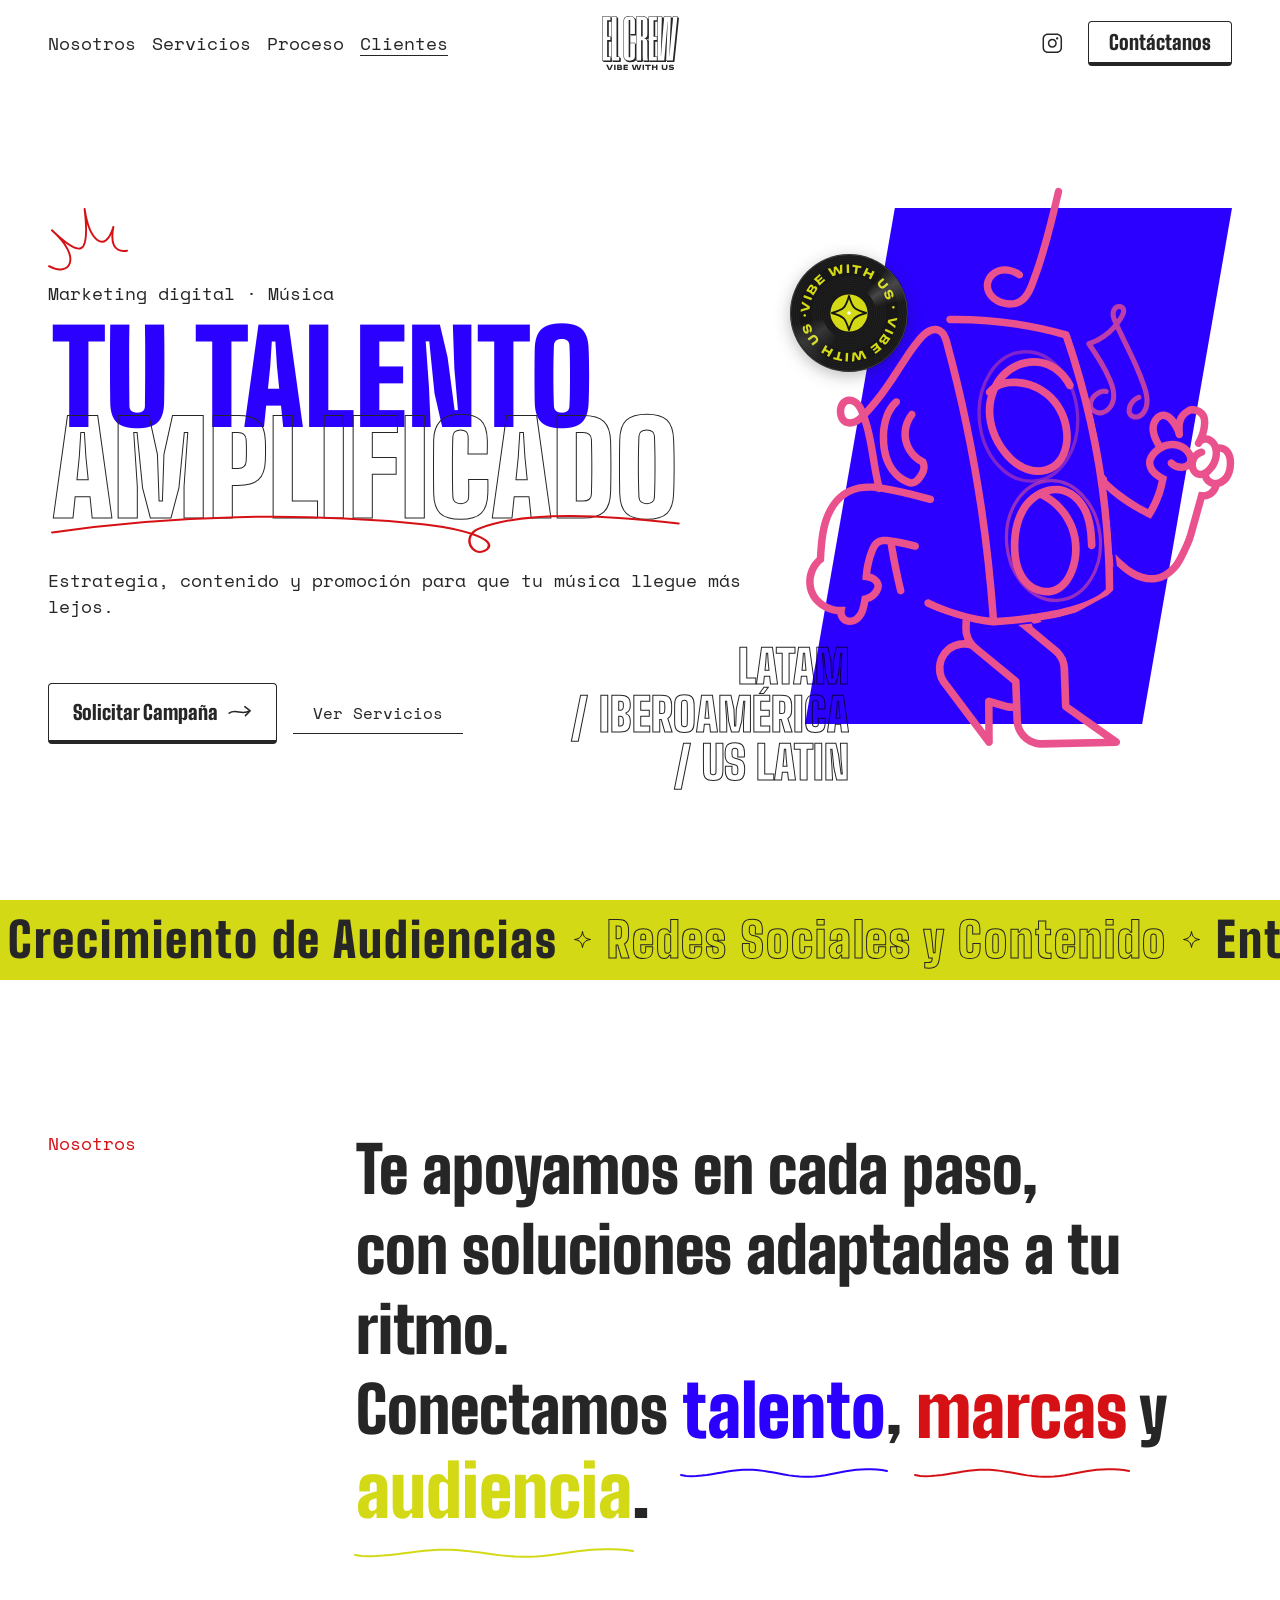
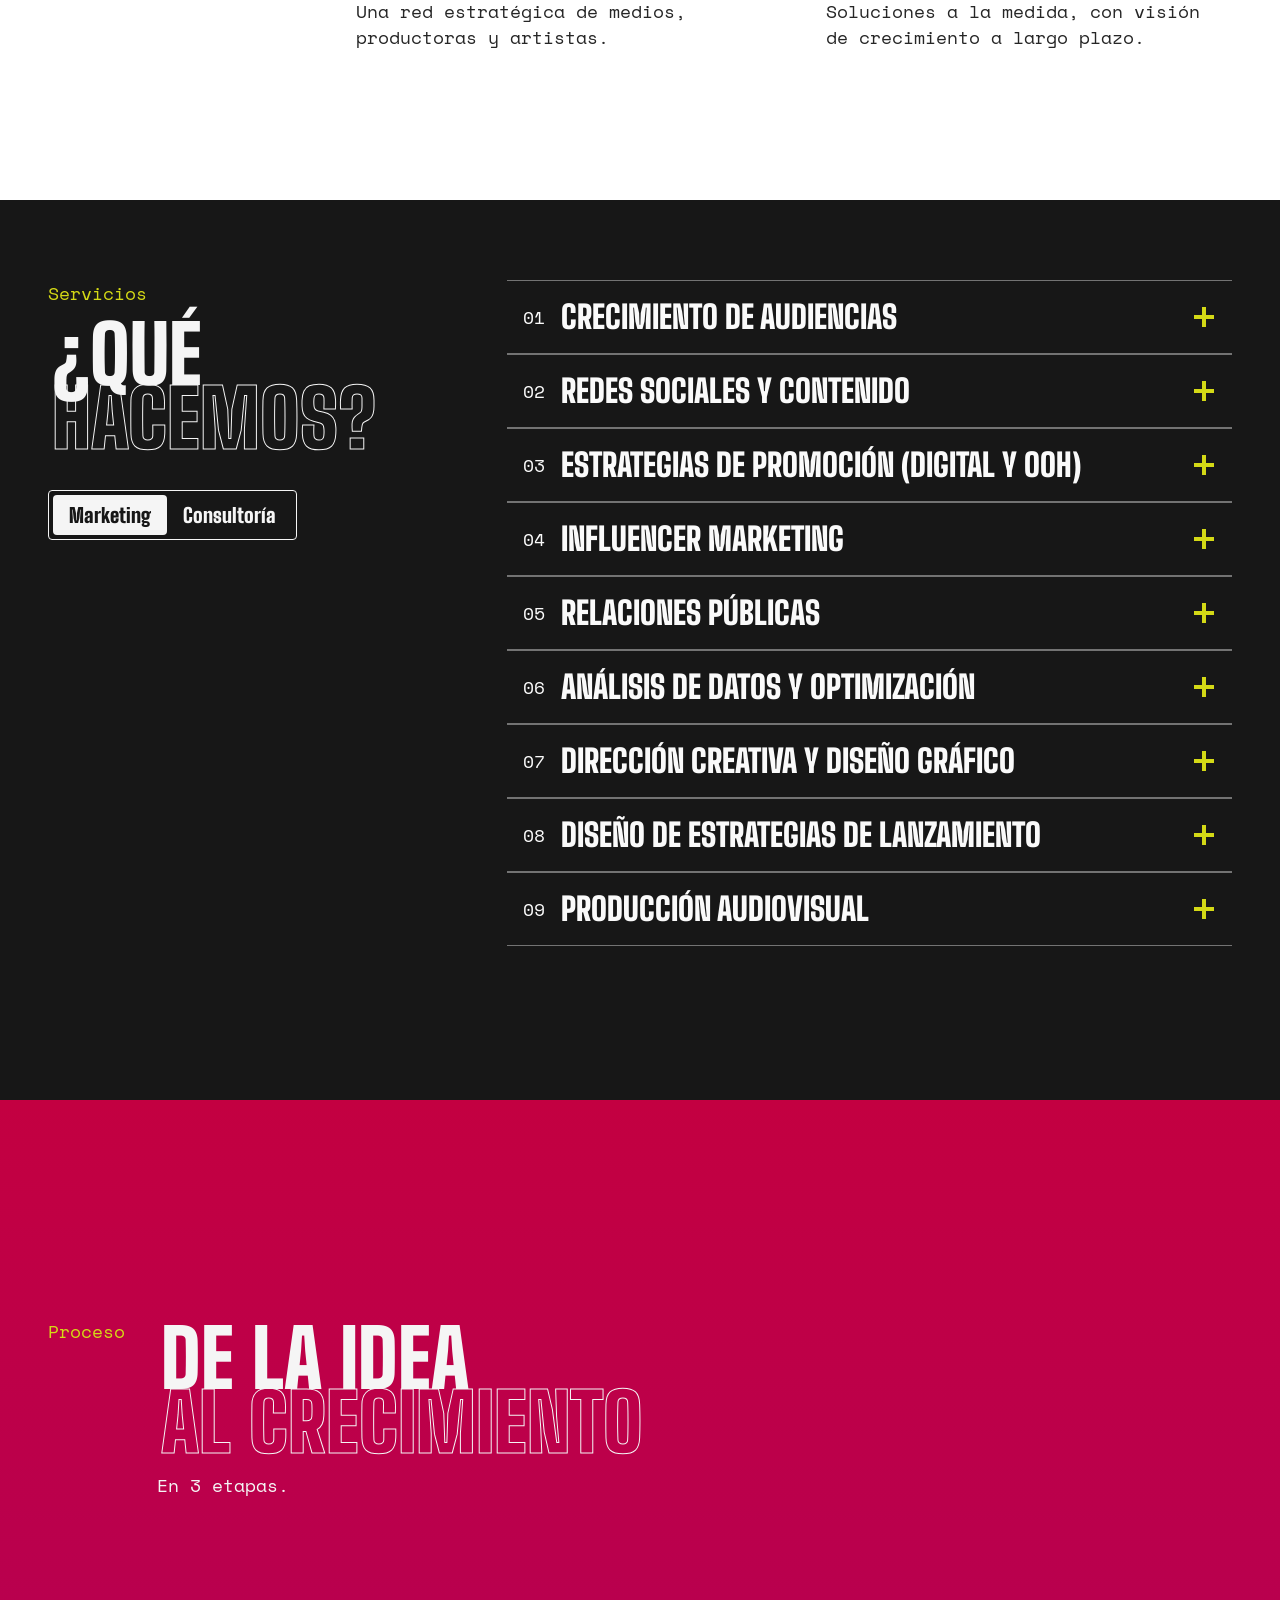
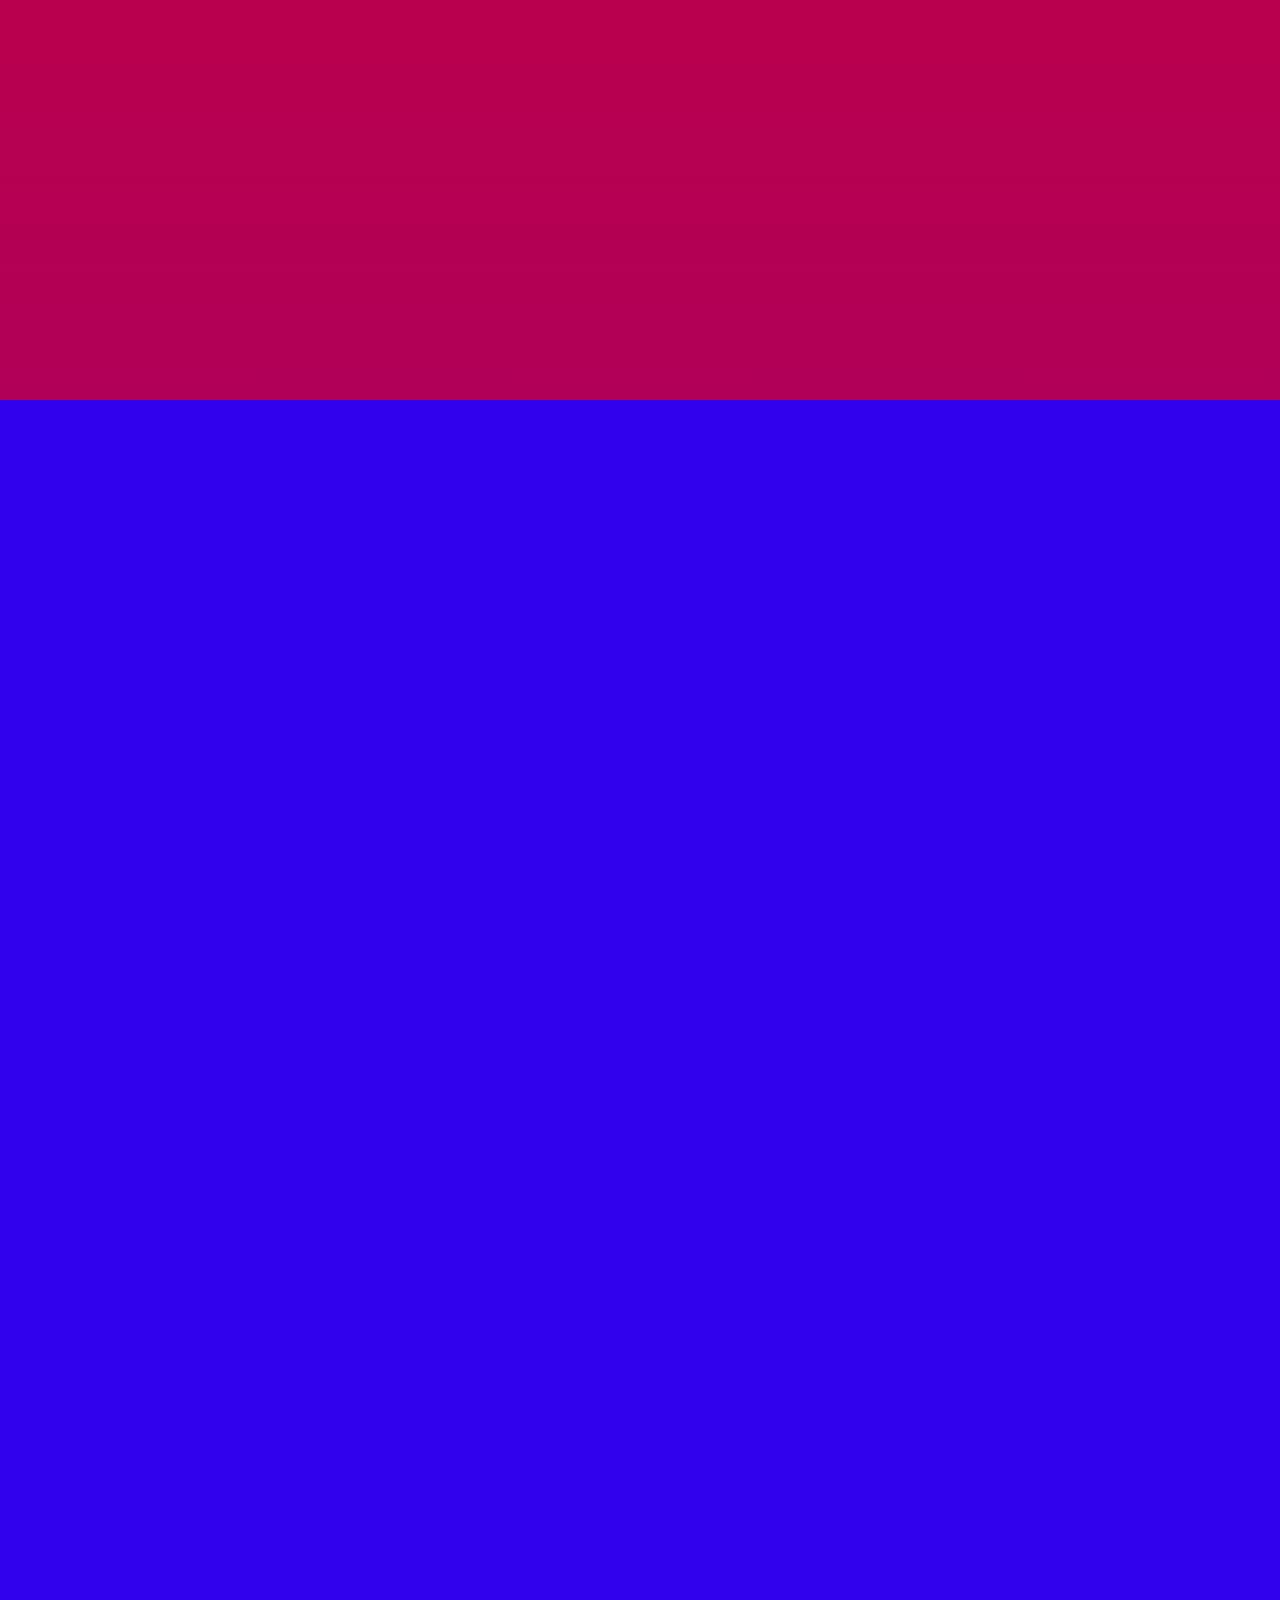
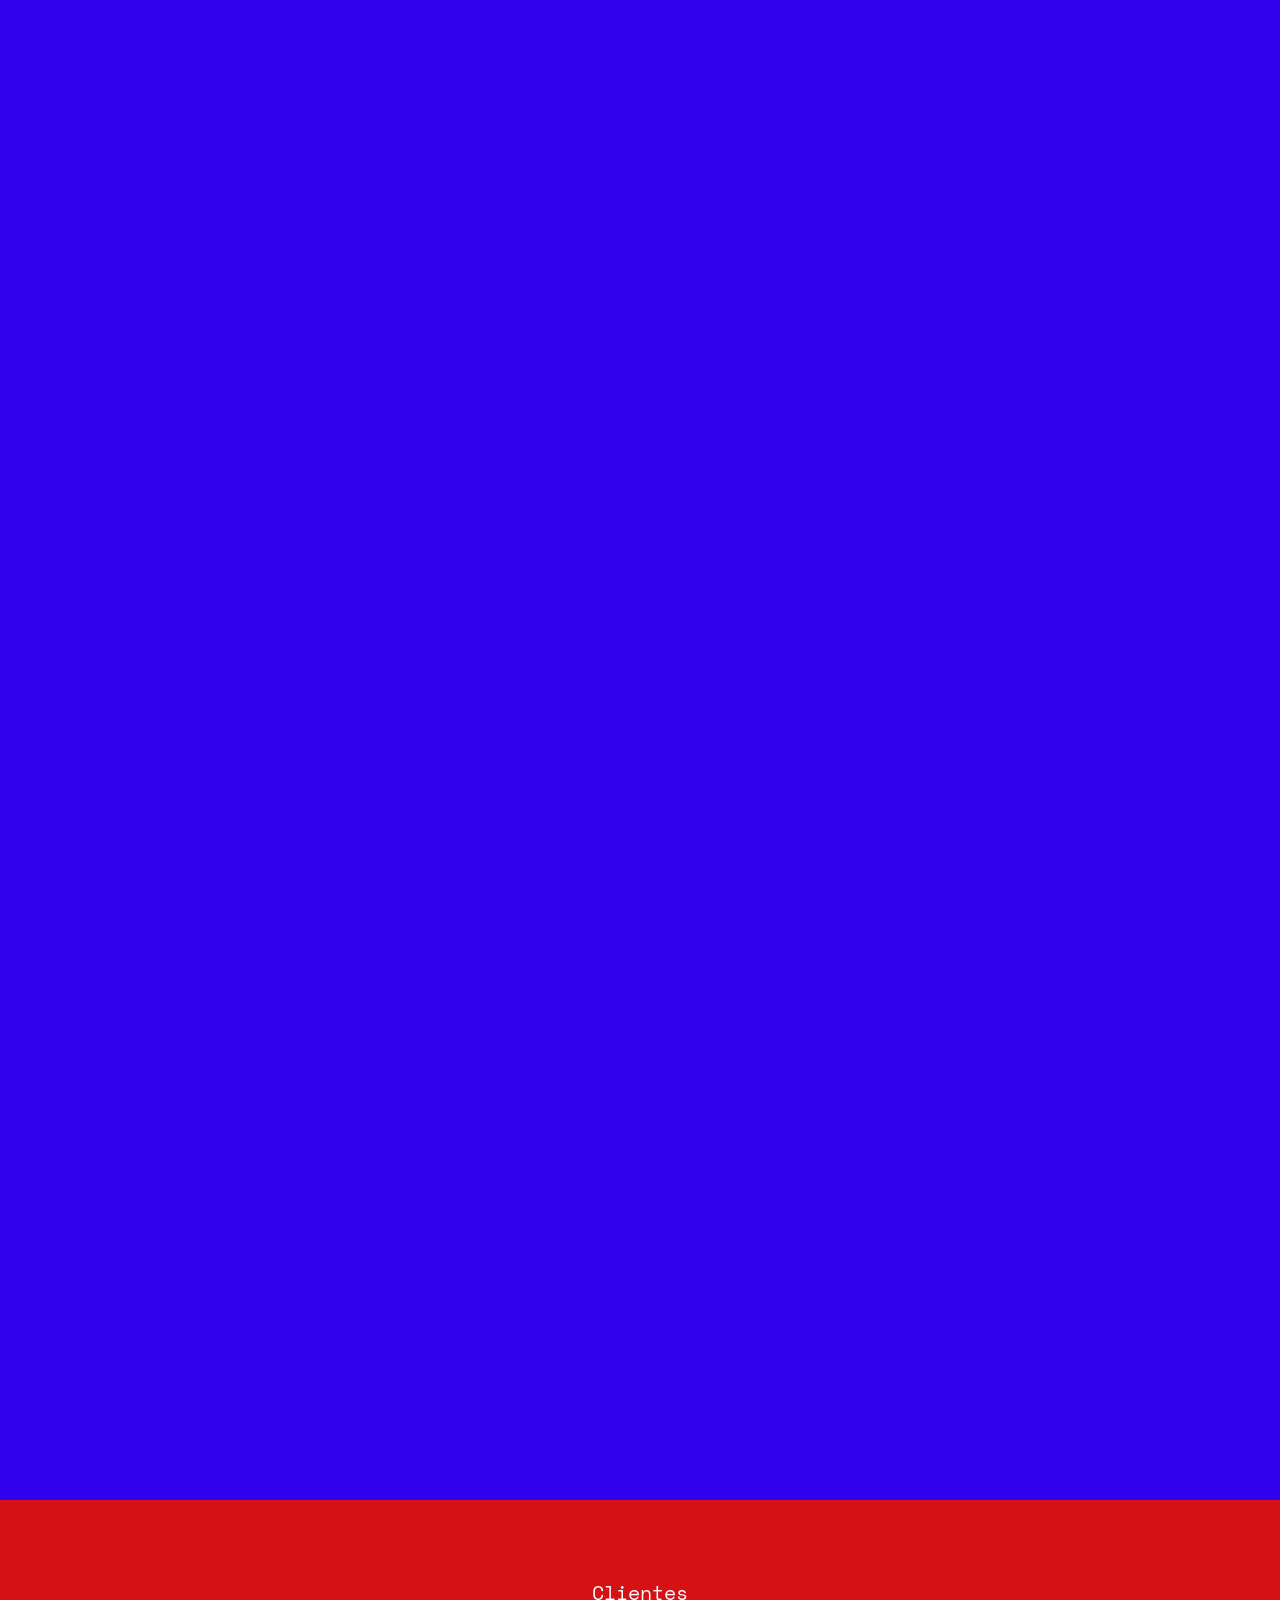
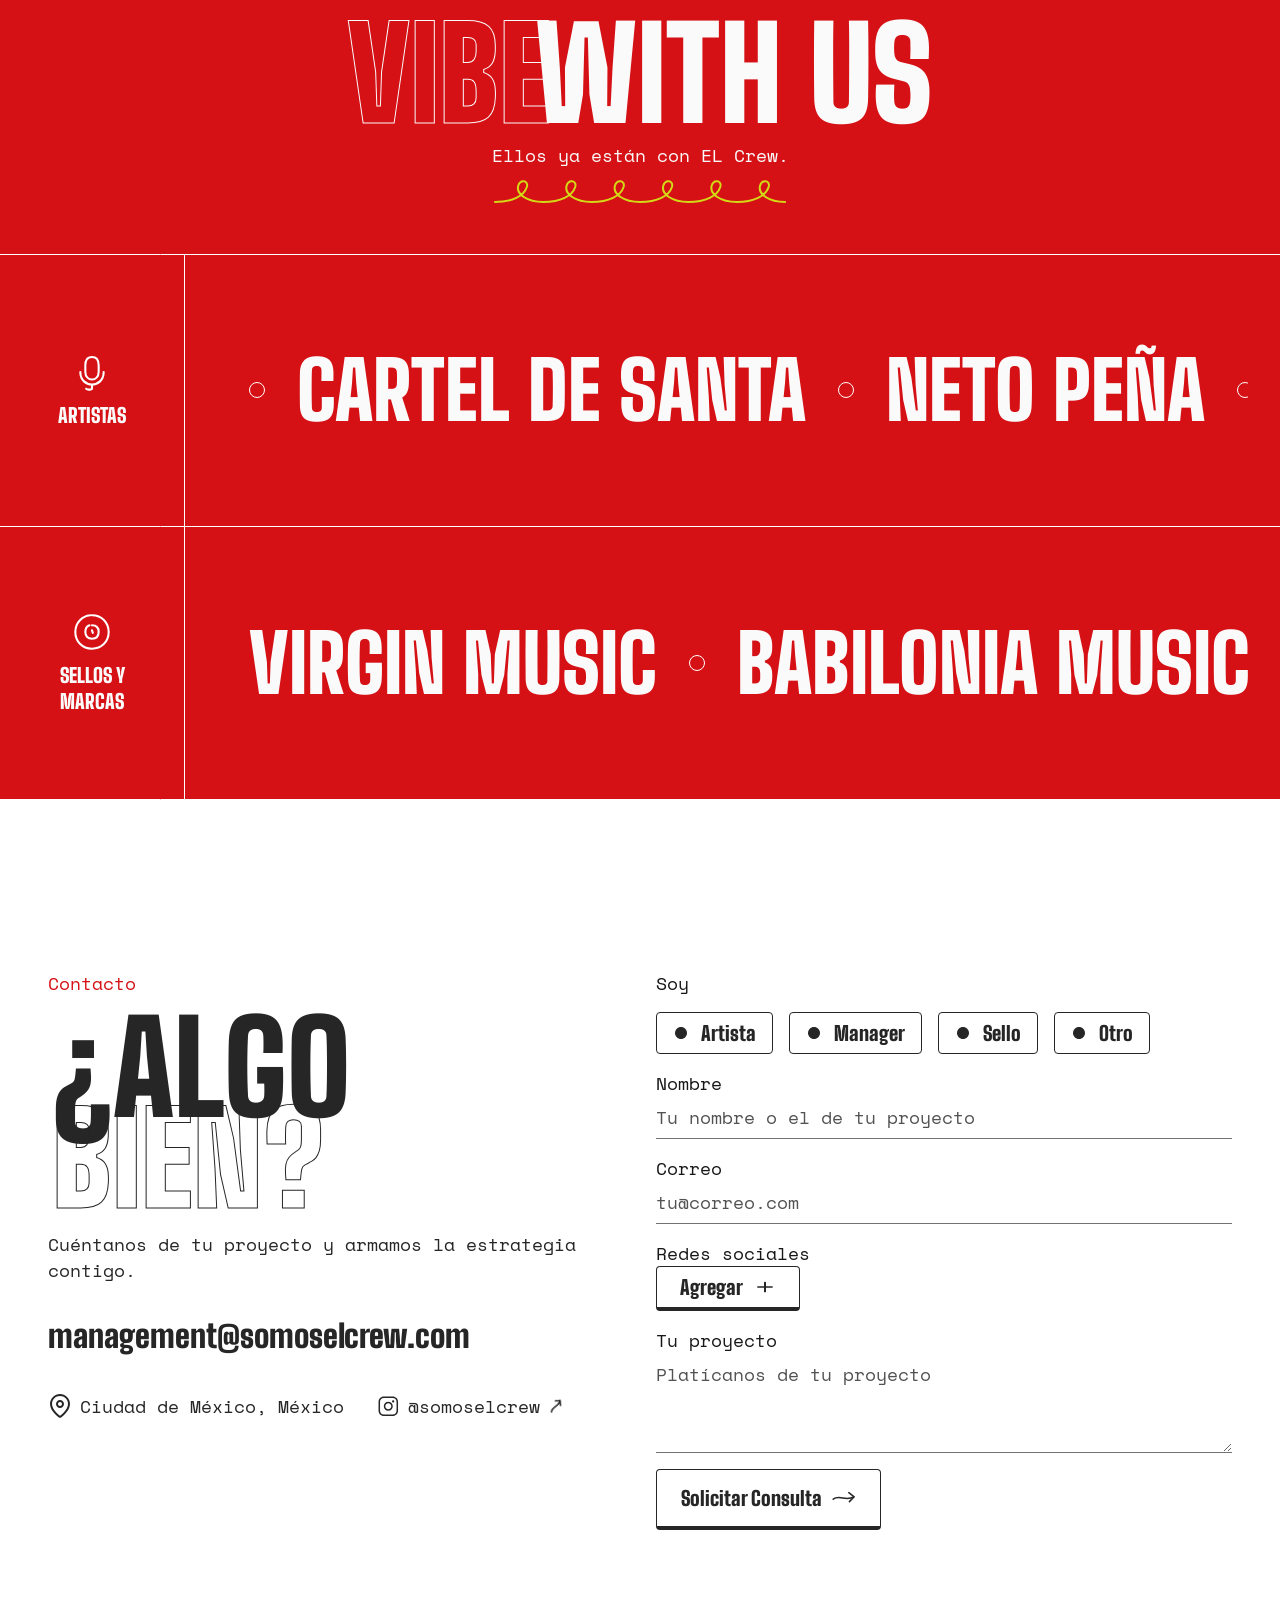
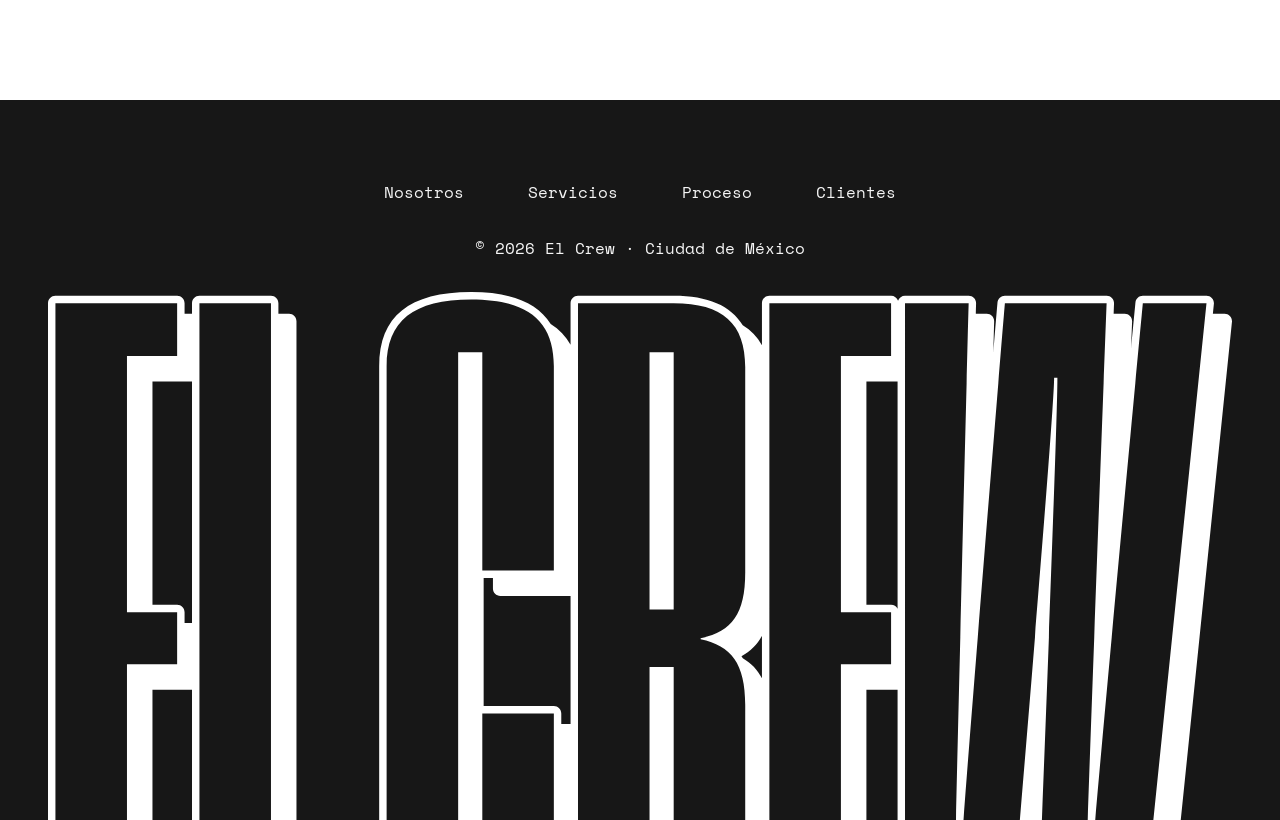
==== commit 6371b806: "SEO y etiquetas para compartir: Open Graph, X, íconos y datos estructurados - Título (51) y descripc" ====
--- a/index.html
+++ b/index.html
@@ -3,25 +3,33 @@
 <head>
 <meta charset="utf-8">
 <meta name="viewport" content="width=device-width, initial-scale=1">
-<title>EL CREW — Tu talento, amplificado | Marketing digital para artistas y la industria musical</title>
-<meta name="description" content="Marketing digital para artistas y la industria musical: crecimiento de audiencias, redes y contenido, lanzamientos, influencers y promoción. LATAM, Iberoamérica y US Latin.">
+<title>EL CREW | Marketing digital para artistas musicales</title>
+<meta name="description" content="Marketing digital para artistas y la industria musical: crecimiento de audiencias, contenido, lanzamientos e influencers en LATAM, Iberoamérica y US Latin.">
+<meta name="robots" content="index, follow, max-image-preview:large">
 <meta name="theme-color" content="#2b00ff">
 <link rel="canonical" href="https://somoselcrew.com/">
 
+<!-- Al compartir el enlace (Open Graph; X usa las de twitter:) -->
 <meta property="og:type" content="website">
 <meta property="og:site_name" content="EL CREW">
+<meta property="og:locale" content="es_MX">
+<meta property="og:url" content="https://somoselcrew.com/">
 <meta property="og:title" content="EL CREW — Tu talento, amplificado">
-<meta property="og:description" content="Marketing digital para artistas y la industria musical en LATAM, Iberoamérica y US Latin.">
-<meta property="og:url" content="https://somoselcrew.com/">
-<meta property="og:locale" content="es_MX">
+<meta property="og:description" content="Estrategia, contenido y promoción para que tu música llegue más lejos. Marketing digital para artistas y sellos en LATAM, Iberoamérica y US Latin.">
 <meta property="og:image" content="https://somoselcrew.com/assets/v2/og-el-crew.jpg">
+<meta property="og:image:type" content="image/jpeg">
 <meta property="og:image:width" content="1200">
 <meta property="og:image:height" content="630">
-<meta property="og:image:alt" content="EL CREW — Tu talento, amplificado. Marketing digital para artistas en LATAM, Iberoamérica y US Latin.">
+<meta property="og:image:alt" content="«Tu talento amplificado», de EL CREW, junto a Budy, la bocina de la marca, y los territorios LATAM, Iberoamérica y US Latin.">
 <meta name="twitter:card" content="summary_large_image">
+<meta name="twitter:title" content="EL CREW — Tu talento, amplificado">
+<meta name="twitter:description" content="Estrategia, contenido y promoción para que tu música llegue más lejos. Marketing digital para artistas y sellos en LATAM, Iberoamérica y US Latin.">
 <meta name="twitter:image" content="https://somoselcrew.com/assets/v2/og-el-crew.jpg">
-
-<link rel="icon" href="assets/v2/logo-nav.svg" type="image/svg+xml">
+<meta name="twitter:image:alt" content="«Tu talento amplificado», de EL CREW, junto a Budy, la bocina de la marca, y los territorios LATAM, Iberoamérica y US Latin.">
+
+<link rel="icon" href="assets/v2/favicon.svg" type="image/svg+xml">
+<link rel="icon" href="assets/v2/favicon-48.png" type="image/png" sizes="48x48">
+<link rel="apple-touch-icon" href="assets/v2/apple-touch-icon.png">
 
 <link rel="preconnect" href="https://fonts.googleapis.com">
 <link rel="preconnect" href="https://fonts.gstatic.com" crossorigin>
@@ -33,18 +41,42 @@
   document.documentElement.classList.add("js");
   setTimeout(function () { if (!window.elCrewListo) document.documentElement.classList.remove("js"); }, 3000);
 </script>
-<link rel="stylesheet" href="css/styles.css?v=14">
+<link rel="stylesheet" href="css/styles.css?v=15">
 
 <script type="application/ld+json">
 {
   "@context": "https://schema.org",
-  "@type": "Organization",
-  "name": "EL CREW",
-  "slogan": "Vibe with us",
-  "url": "https://somoselcrew.com/",
-  "email": "management@somoselcrew.com",
-  "address": { "@type": "PostalAddress", "addressLocality": "Ciudad de México", "addressCountry": "MX" },
-  "sameAs": ["https://www.instagram.com/somoselcrew"]
+  "@graph": [
+    {
+      "@type": "Organization",
+      "@id": "https://somoselcrew.com/#organizacion",
+      "name": "EL CREW",
+      "alternateName": "El Crew",
+      "slogan": "Vibe with us",
+      "description": "Agencia de marketing digital para artistas, sellos y la industria musical en LATAM, Iberoamérica y US Latin.",
+      "url": "https://somoselcrew.com/",
+      "logo": { "@type": "ImageObject", "url": "https://somoselcrew.com/assets/v2/logo-el-crew-512.png", "width": 512, "height": 512 },
+      "image": "https://somoselcrew.com/assets/v2/og-el-crew.jpg",
+      "email": "management@somoselcrew.com",
+      "address": { "@type": "PostalAddress", "addressLocality": "Ciudad de México", "addressCountry": "MX" },
+      "areaServed": ["Latinoamérica", "Iberoamérica", "Estados Unidos"],
+      "knowsAbout": [
+        "Marketing digital para artistas", "Crecimiento de audiencias", "Redes sociales y contenido",
+        "Estrategias de promoción", "Influencer marketing", "Relaciones públicas",
+        "Análisis de datos", "Dirección creativa", "Estrategias de lanzamiento",
+        "Producción audiovisual", "Carrera artística", "Distribución musical"
+      ],
+      "sameAs": ["https://www.instagram.com/somoselcrew"]
+    },
+    {
+      "@type": "WebSite",
+      "@id": "https://somoselcrew.com/#sitio",
+      "url": "https://somoselcrew.com/",
+      "name": "EL CREW",
+      "inLanguage": "es",
+      "publisher": { "@id": "https://somoselcrew.com/#organizacion" }
+    }
+  ]
 }
 </script>
 </head>
@@ -125,7 +157,8 @@
       </div>
     </div>
 
-    <div class="hero__arte" aria-hidden="true">
+    <!-- El arte es decorativo, salvo los territorios, que sí se leen -->
+    <div class="hero__arte">
       <img data-entra="cortina" style="--i:1" class="hero__paralelogramo" src="assets/v2/paralelogramo-azul.svg" alt="" width="427" height="516">
 
       <!-- Budy camina y silba (SVG animado con CSS); con movimiento reducido, la pose del Figma -->
@@ -135,7 +168,7 @@
       </picture>
 
       <!-- Insignia «Vibe with us» como vinilo: el disco gira, el reflejo no -->
-      <div class="insignia" data-entra="vinilo" style="--i:6">
+      <div class="insignia" data-entra="vinilo" style="--i:6" aria-hidden="true">
         <div class="insignia__giro">
           <svg class="insignia__disco" viewBox="0 0 120 120" aria-hidden="true" focusable="false">
             <defs>
@@ -610,6 +643,6 @@
   </div>
 </footer>
 
-<script src="js/main.js?v=14" defer></script>
+<script src="js/main.js?v=15" defer></script>
 </body>
 </html>
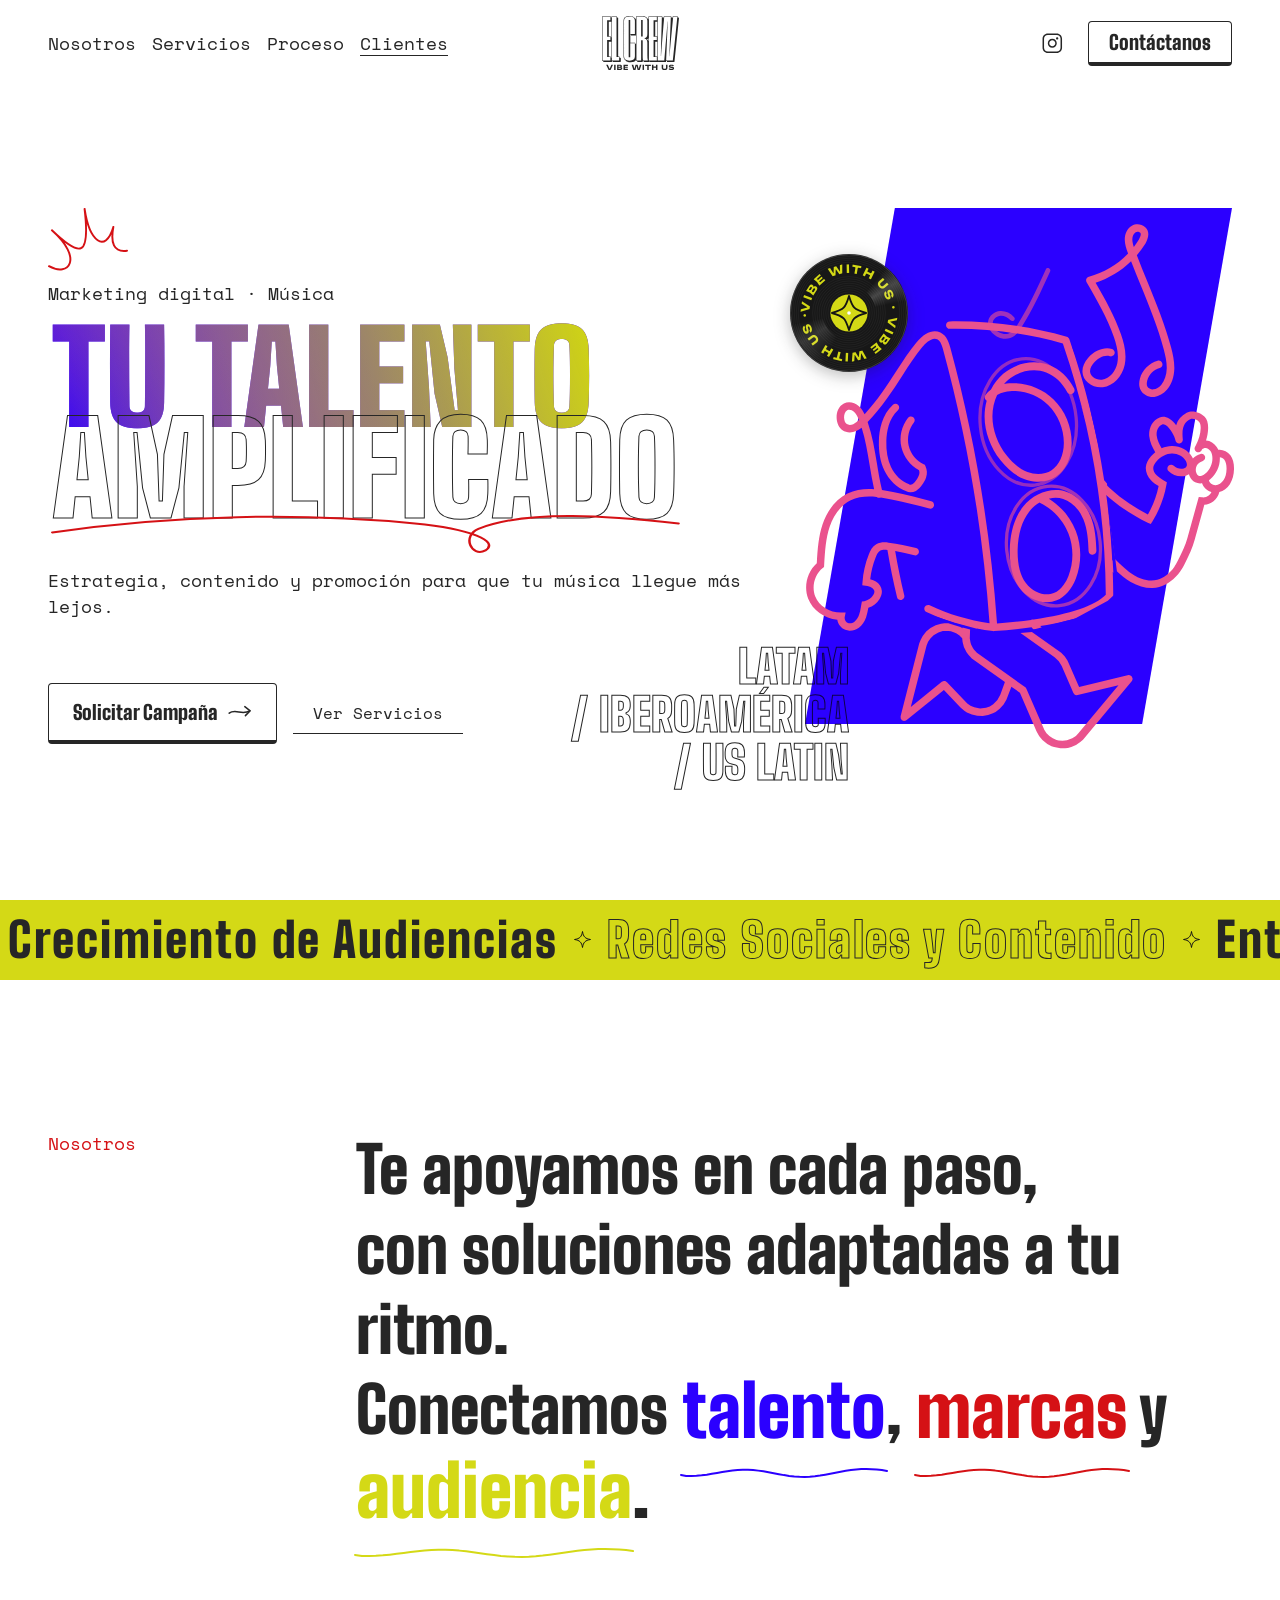
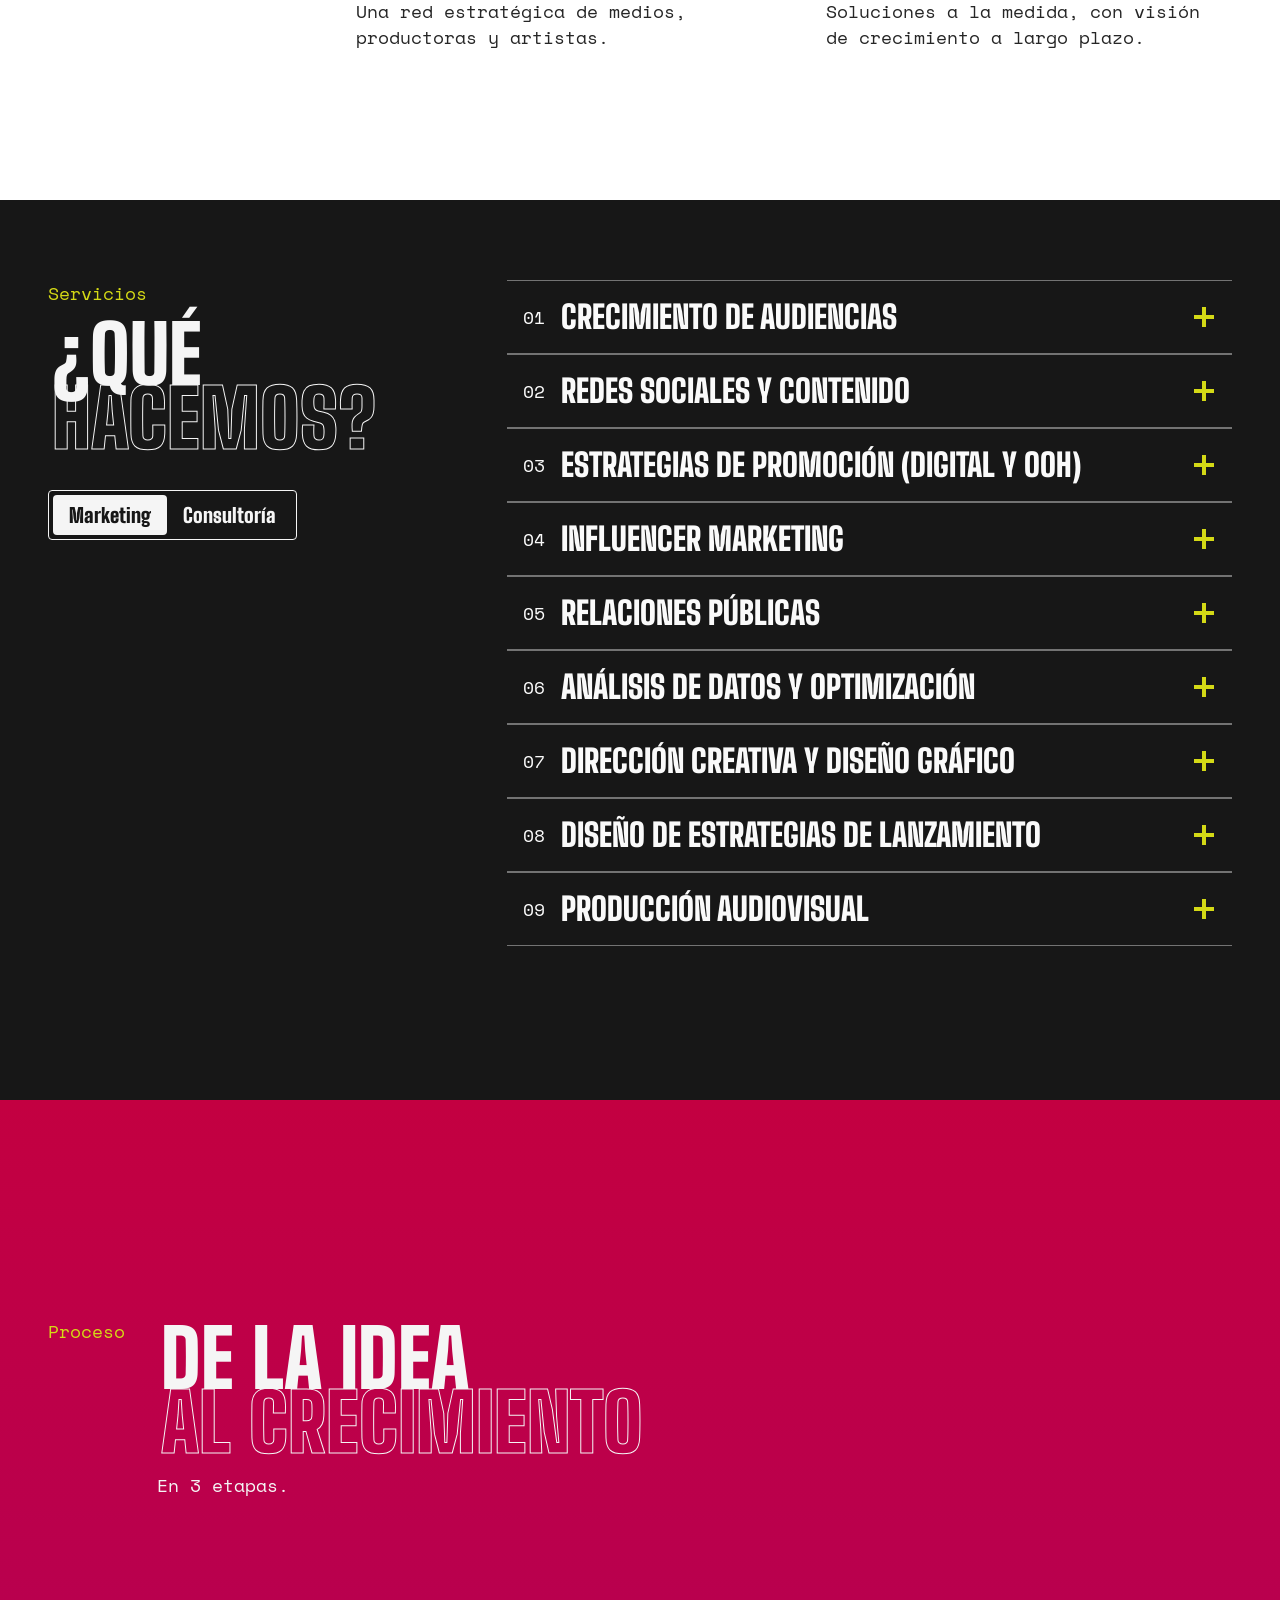
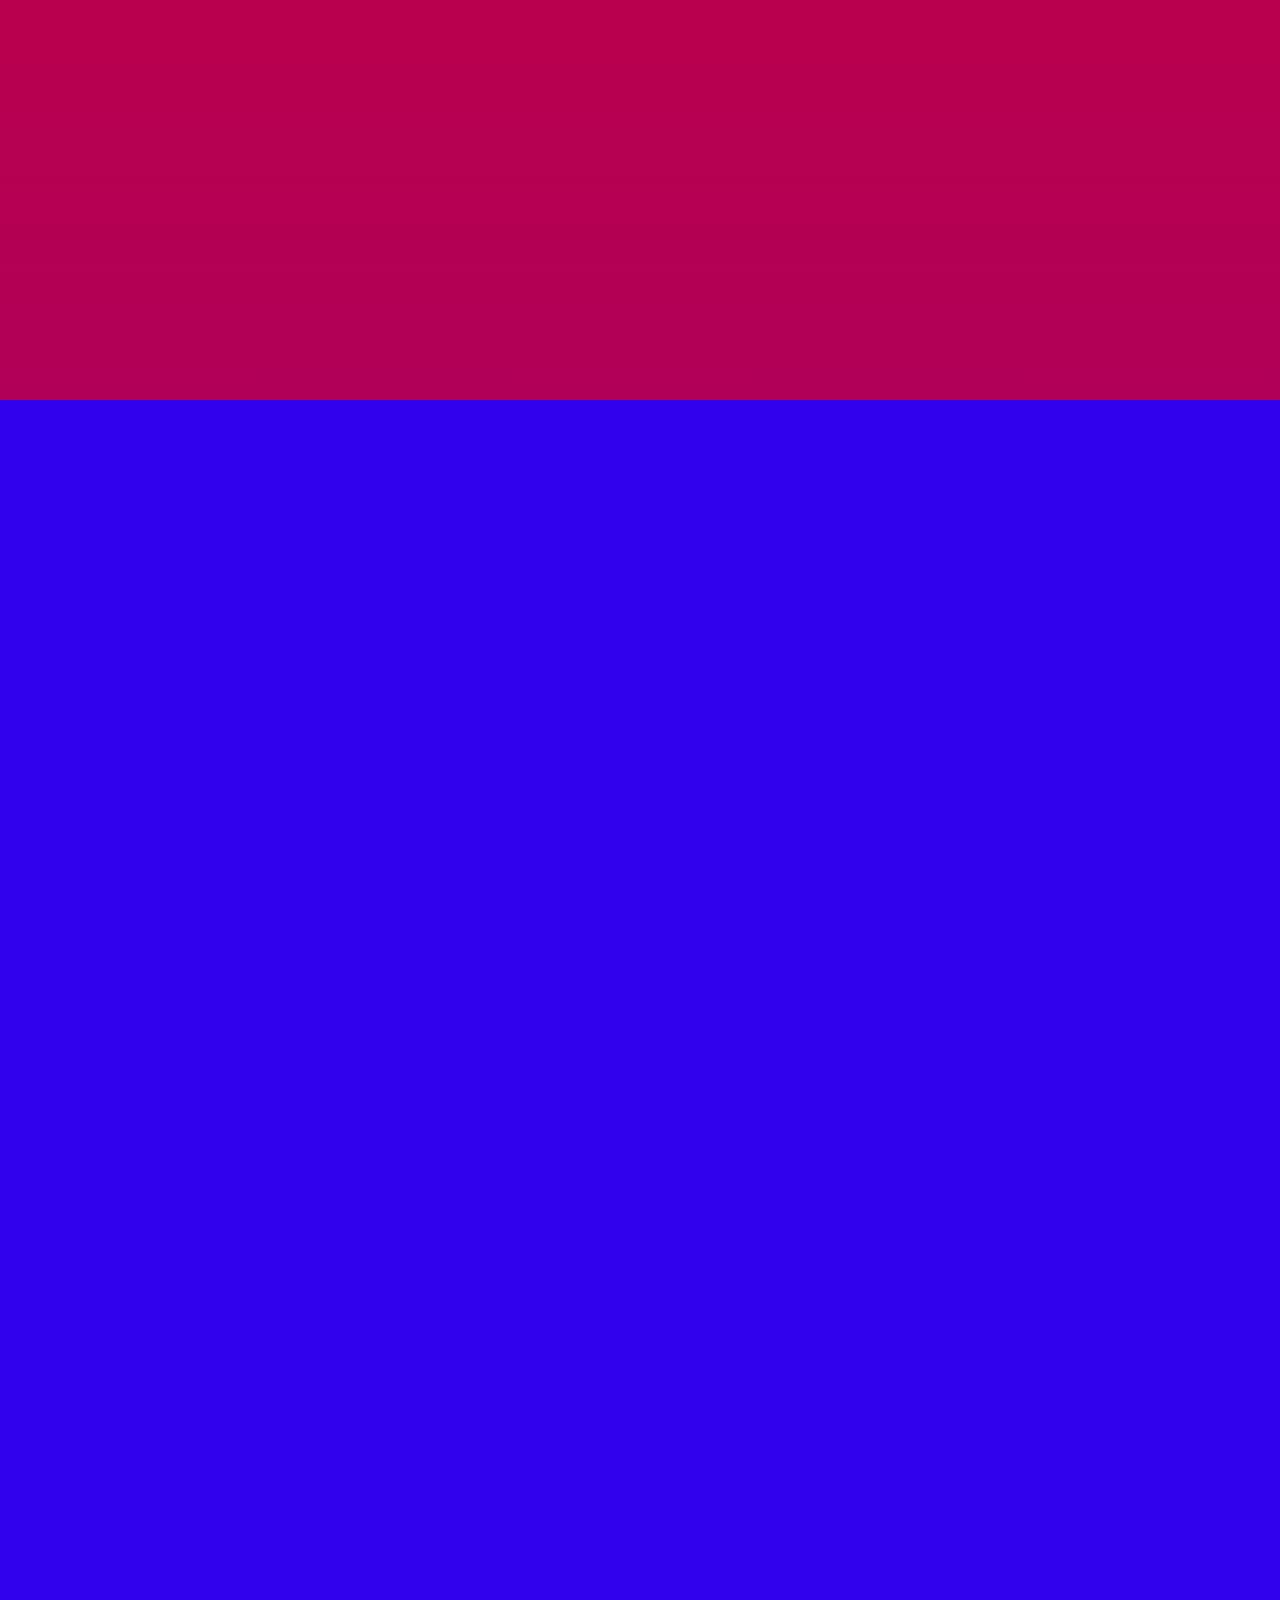
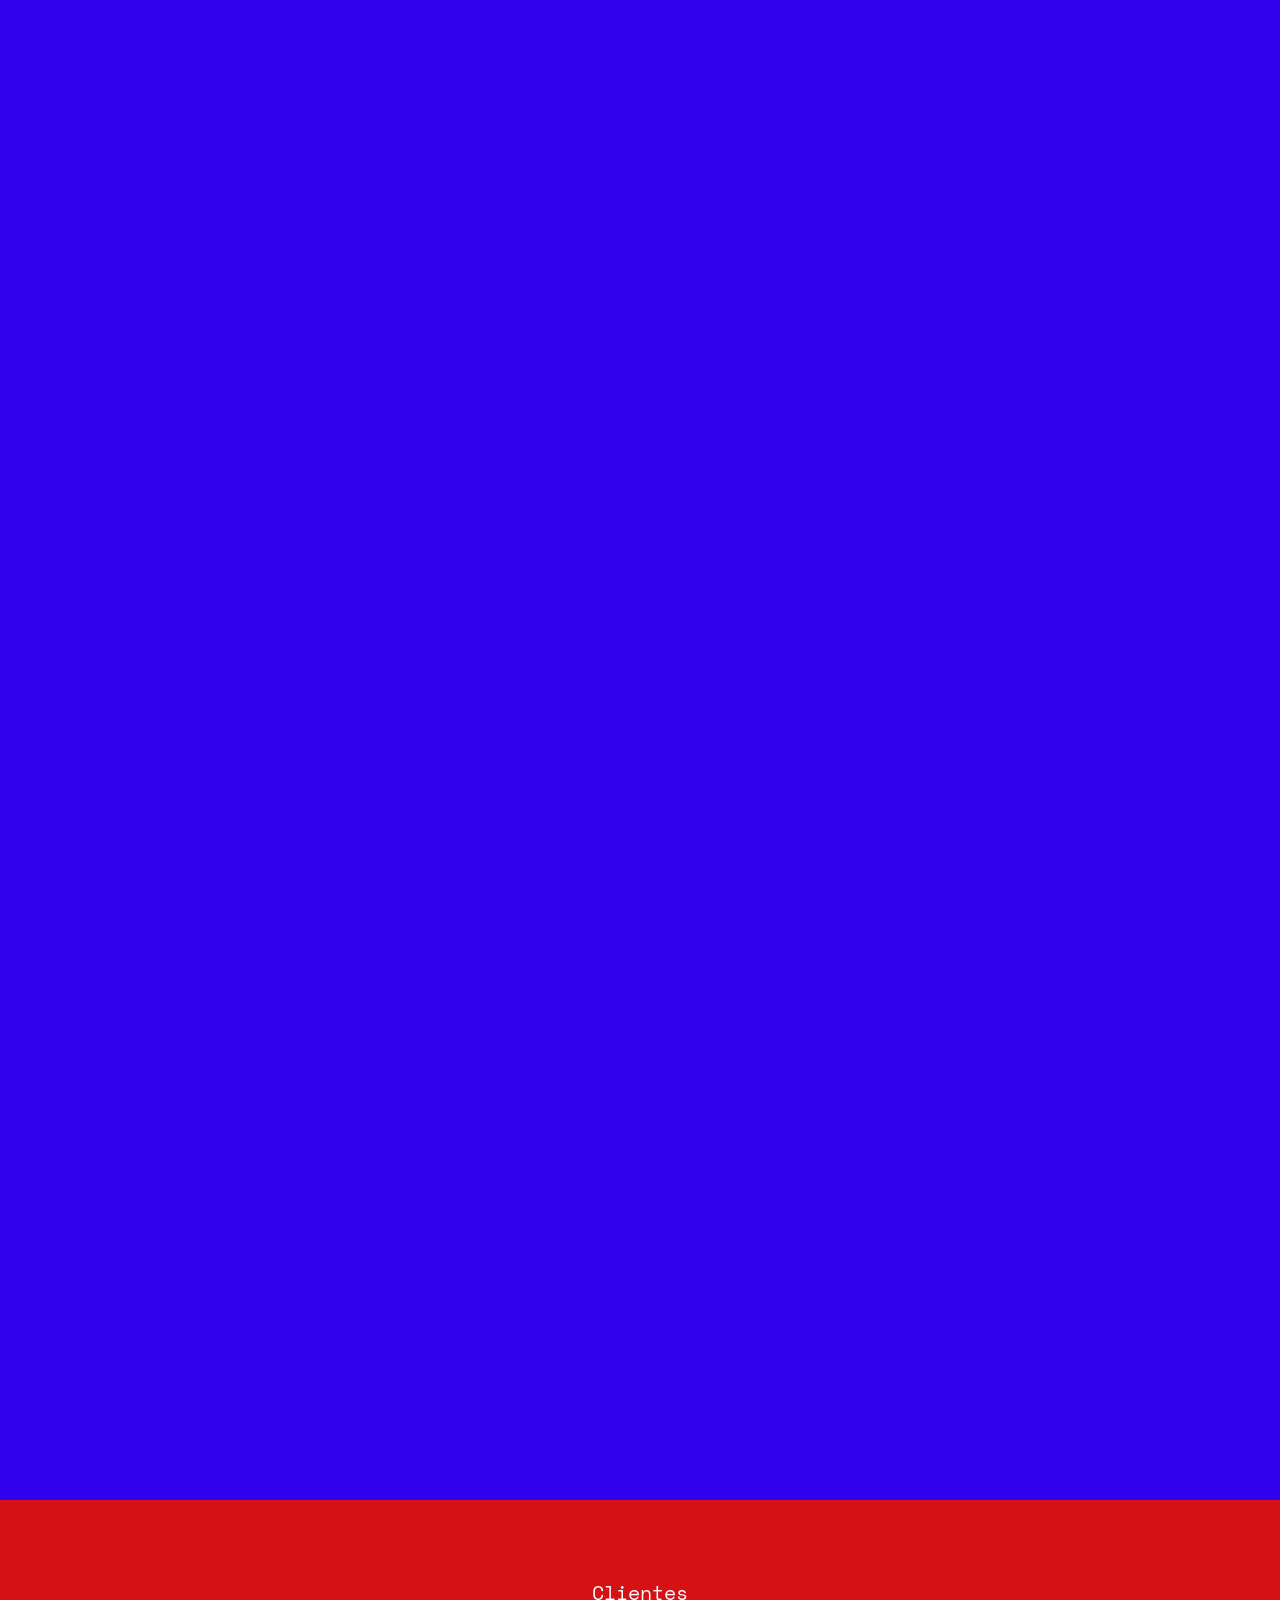
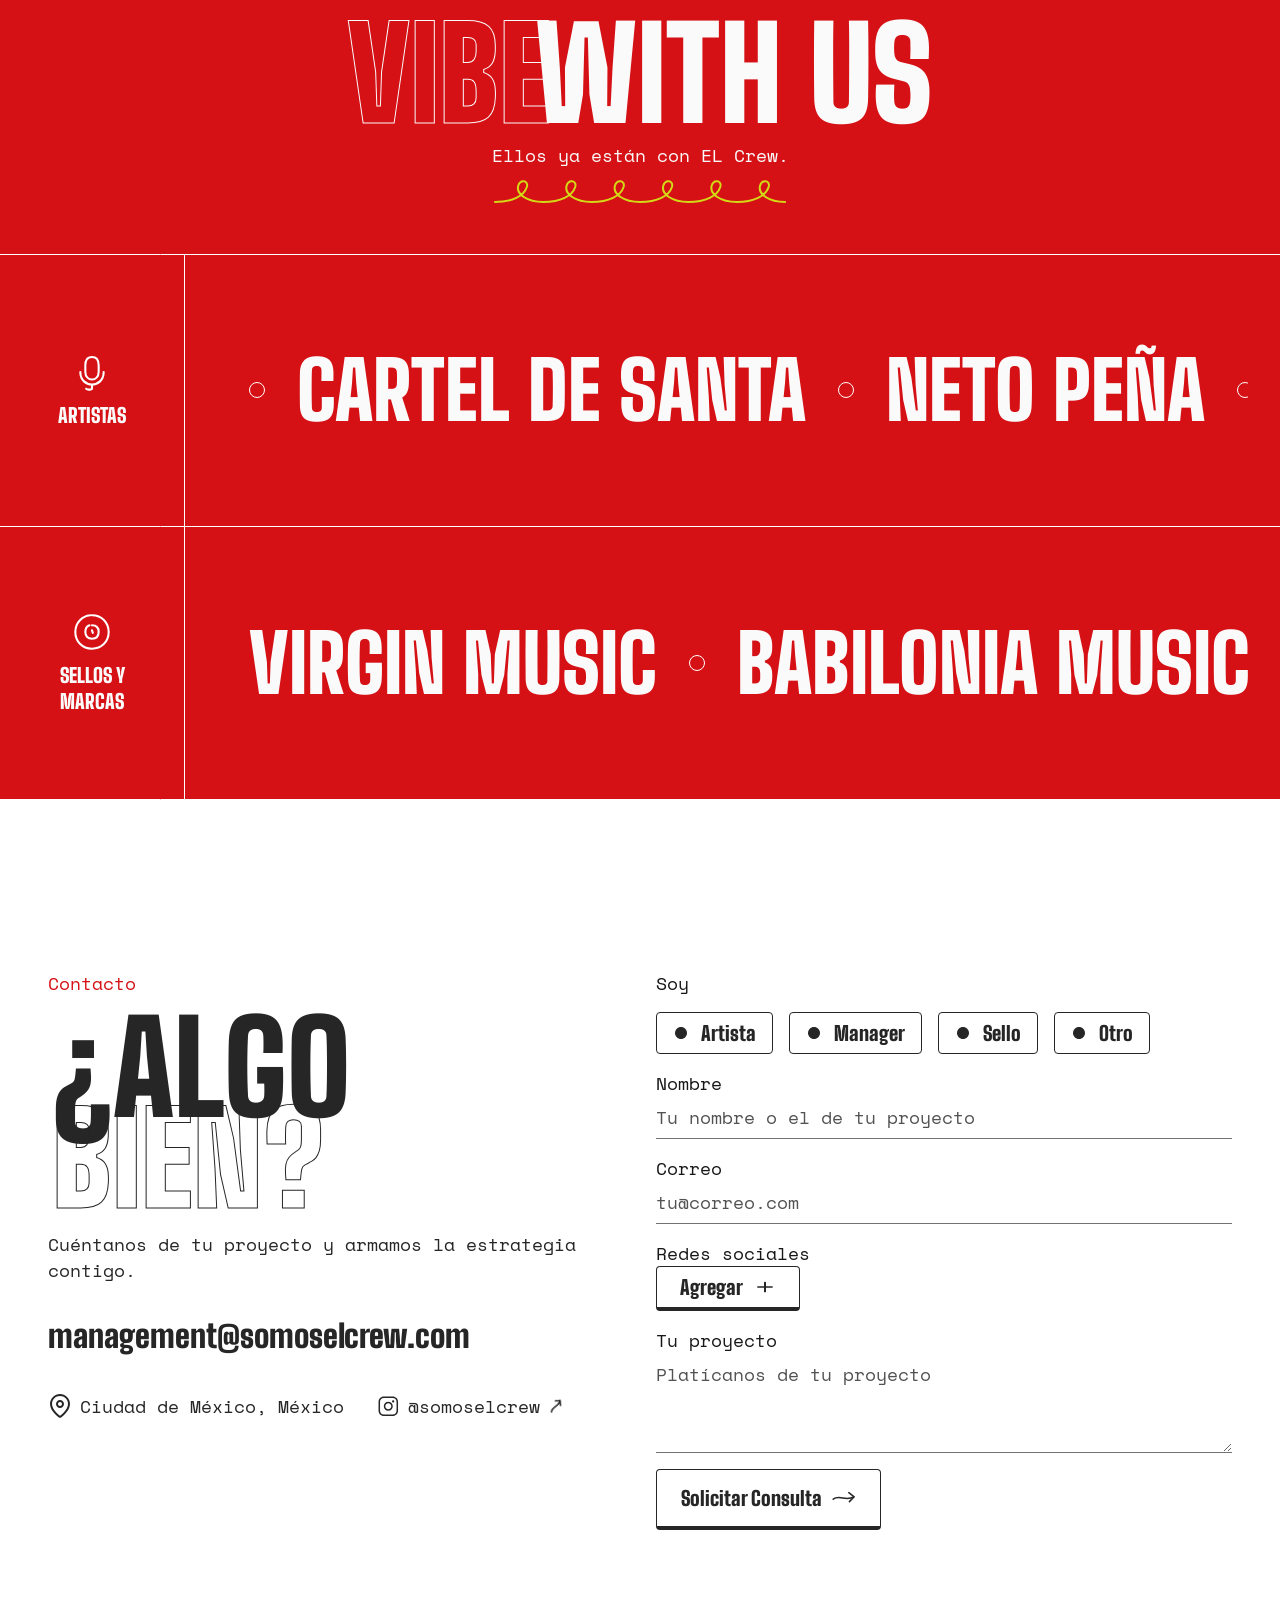
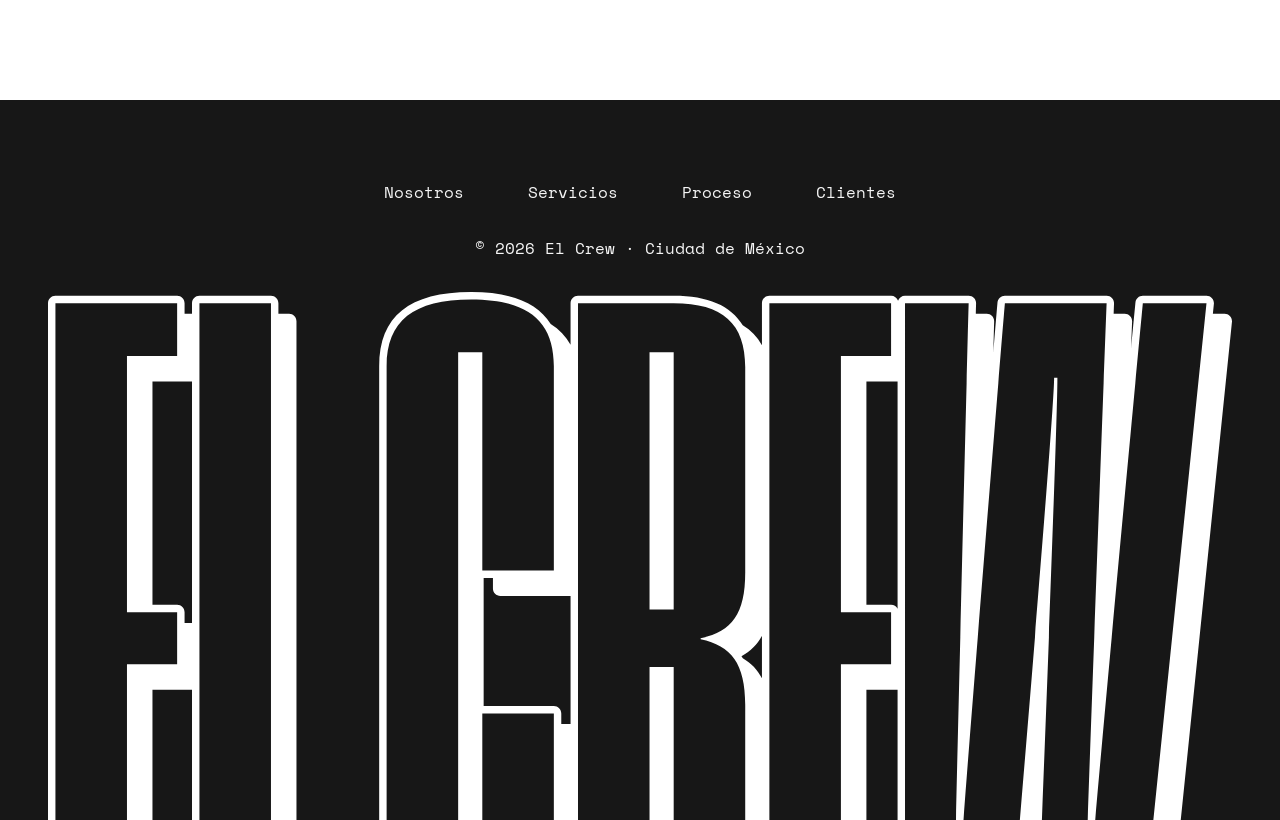
==== commit ad9051df: "Degradado en «Tu talento», marquesina arrastrable e imagen para compartir - «Tu talento» lleva el de" ====
--- a/index.html
+++ b/index.html
@@ -16,7 +16,7 @@
 <meta property="og:url" content="https://somoselcrew.com/">
 <meta property="og:title" content="EL CREW — Tu talento, amplificado">
 <meta property="og:description" content="Estrategia, contenido y promoción para que tu música llegue más lejos. Marketing digital para artistas y sellos en LATAM, Iberoamérica y US Latin.">
-<meta property="og:image" content="https://somoselcrew.com/assets/v2/og-el-crew.jpg">
+<meta property="og:image" content="https://somoselcrew.com/assets/v2/og-el-crew-2.jpg">
 <meta property="og:image:type" content="image/jpeg">
 <meta property="og:image:width" content="1200">
 <meta property="og:image:height" content="630">
@@ -24,7 +24,7 @@
 <meta name="twitter:card" content="summary_large_image">
 <meta name="twitter:title" content="EL CREW — Tu talento, amplificado">
 <meta name="twitter:description" content="Estrategia, contenido y promoción para que tu música llegue más lejos. Marketing digital para artistas y sellos en LATAM, Iberoamérica y US Latin.">
-<meta name="twitter:image" content="https://somoselcrew.com/assets/v2/og-el-crew.jpg">
+<meta name="twitter:image" content="https://somoselcrew.com/assets/v2/og-el-crew-2.jpg">
 <meta name="twitter:image:alt" content="«Tu talento amplificado», de EL CREW, junto a Budy, la bocina de la marca, y los territorios LATAM, Iberoamérica y US Latin.">
 
 <link rel="icon" href="assets/v2/favicon.svg" type="image/svg+xml">
@@ -41,7 +41,7 @@
   document.documentElement.classList.add("js");
   setTimeout(function () { if (!window.elCrewListo) document.documentElement.classList.remove("js"); }, 3000);
 </script>
-<link rel="stylesheet" href="css/styles.css?v=15">
+<link rel="stylesheet" href="css/styles.css?v=18">
 
 <script type="application/ld+json">
 {
@@ -56,7 +56,7 @@
       "description": "Agencia de marketing digital para artistas, sellos y la industria musical en LATAM, Iberoamérica y US Latin.",
       "url": "https://somoselcrew.com/",
       "logo": { "@type": "ImageObject", "url": "https://somoselcrew.com/assets/v2/logo-el-crew-512.png", "width": 512, "height": 512 },
-      "image": "https://somoselcrew.com/assets/v2/og-el-crew.jpg",
+      "image": "https://somoselcrew.com/assets/v2/og-el-crew-2.jpg",
       "email": "management@somoselcrew.com",
       "address": { "@type": "PostalAddress", "addressLocality": "Ciudad de México", "addressCountry": "MX" },
       "areaServed": ["Latinoamérica", "Iberoamérica", "Estados Unidos"],
@@ -643,6 +643,6 @@
   </div>
 </footer>
 
-<script src="js/main.js?v=15" defer></script>
+<script src="js/main.js?v=18" defer></script>
 </body>
 </html>
--- a/css/styles.css
+++ b/css/styles.css
@@ -335,6 +335,25 @@
   color: var(--azul);
 }
 .hero__linea.contorno { color: transparent; }
+
+/* «Tu talento» lleva el degradado del Figma (página «para claude», texto
+   2129:11557), tres capas de abajo arriba: azul sólido, un radial que sale
+   de la esquina inferior izquierda (azul → morado → rosa) y un lineal de
+   transparente a amarillo. Se estira con la caja del texto, como en Figma.
+   Sin background-clip: text queda en azul. */
+@supports ((-webkit-background-clip: text) or (background-clip: text)) {
+  .hero__linea:not(.contorno) {
+    color: transparent;
+    background-image:
+      linear-gradient(72.42deg, rgba(73, 32, 88, 0) .227%, #d1d711 99.773%),
+      url("data:image/svg+xml;utf8,%3Csvg viewBox='0 0 476 128' xmlns='http://www.w3.org/2000/svg' preserveAspectRatio='none'%3E%3Crect width='100%25' height='100%25' fill='url(%23g)'/%3E%3Cdefs%3E%3CradialGradient id='g' gradientUnits='userSpaceOnUse' cx='0' cy='0' r='10' gradientTransform='matrix(24.56 -12.8 20.651 35.898 0 128)'%3E%3Cstop stop-color='rgba(44,0,255,1)' offset='0'/%3E%3Cstop stop-color='rgba(68,10,241,0.9)' offset='0.125'/%3E%3Cstop stop-color='rgba(92,21,227,0.8)' offset='0.25'/%3E%3Cstop stop-color='rgba(139,41,199,0.6)' offset='0.5'/%3E%3Cstop stop-color='rgba(234,82,142,0.2)' offset='1'/%3E%3C/radialGradient%3E%3C/defs%3E%3C/svg%3E"),
+      linear-gradient(#2c00ff, #2c00ff);
+    background-size: 100% 100%;
+    background-repeat: no-repeat;
+    -webkit-background-clip: text;
+            background-clip: text;
+  }
+}
 
 /* El trazo rojo bajo la segunda línea ocupa el ancho del titular. */
 .hero__subrayado {
@@ -1131,6 +1150,12 @@
   .fila-clientes__divisor { align-self: stretch; width: 1px; height: auto; max-width: none; }
 
   .fila-clientes__ventana { flex: 1; min-width: 0; align-self: stretch; display: flex; align-items: center; overflow: clip; }
+  /* la marquesina de artistas se arrastra (main.js): mano abierta, cerrada al arrastrar */
+  .js .fila-clientes__ventana:has([data-marquesina]) { cursor: grab; touch-action: pan-y; user-select: none; -webkit-user-select: none; }
+  .js .fila-clientes__ventana:has([data-marquesina]) .nombre-cliente { cursor: inherit; }
+  .clientes__filas.arrastrando,
+  .clientes__filas.arrastrando .fila-clientes__ventana { cursor: grabbing; }
+  .clientes__filas.arrastrando .nombre-cliente:hover { color: var(--claro); }
   .fila-clientes__pista { display: flex; align-items: center; gap: 2rem; padding: 2rem; width: max-content; }
   .fila-clientes__pista li { display: flex; align-items: center; gap: 2rem; }
   .fila-clientes__pista li + li::before,
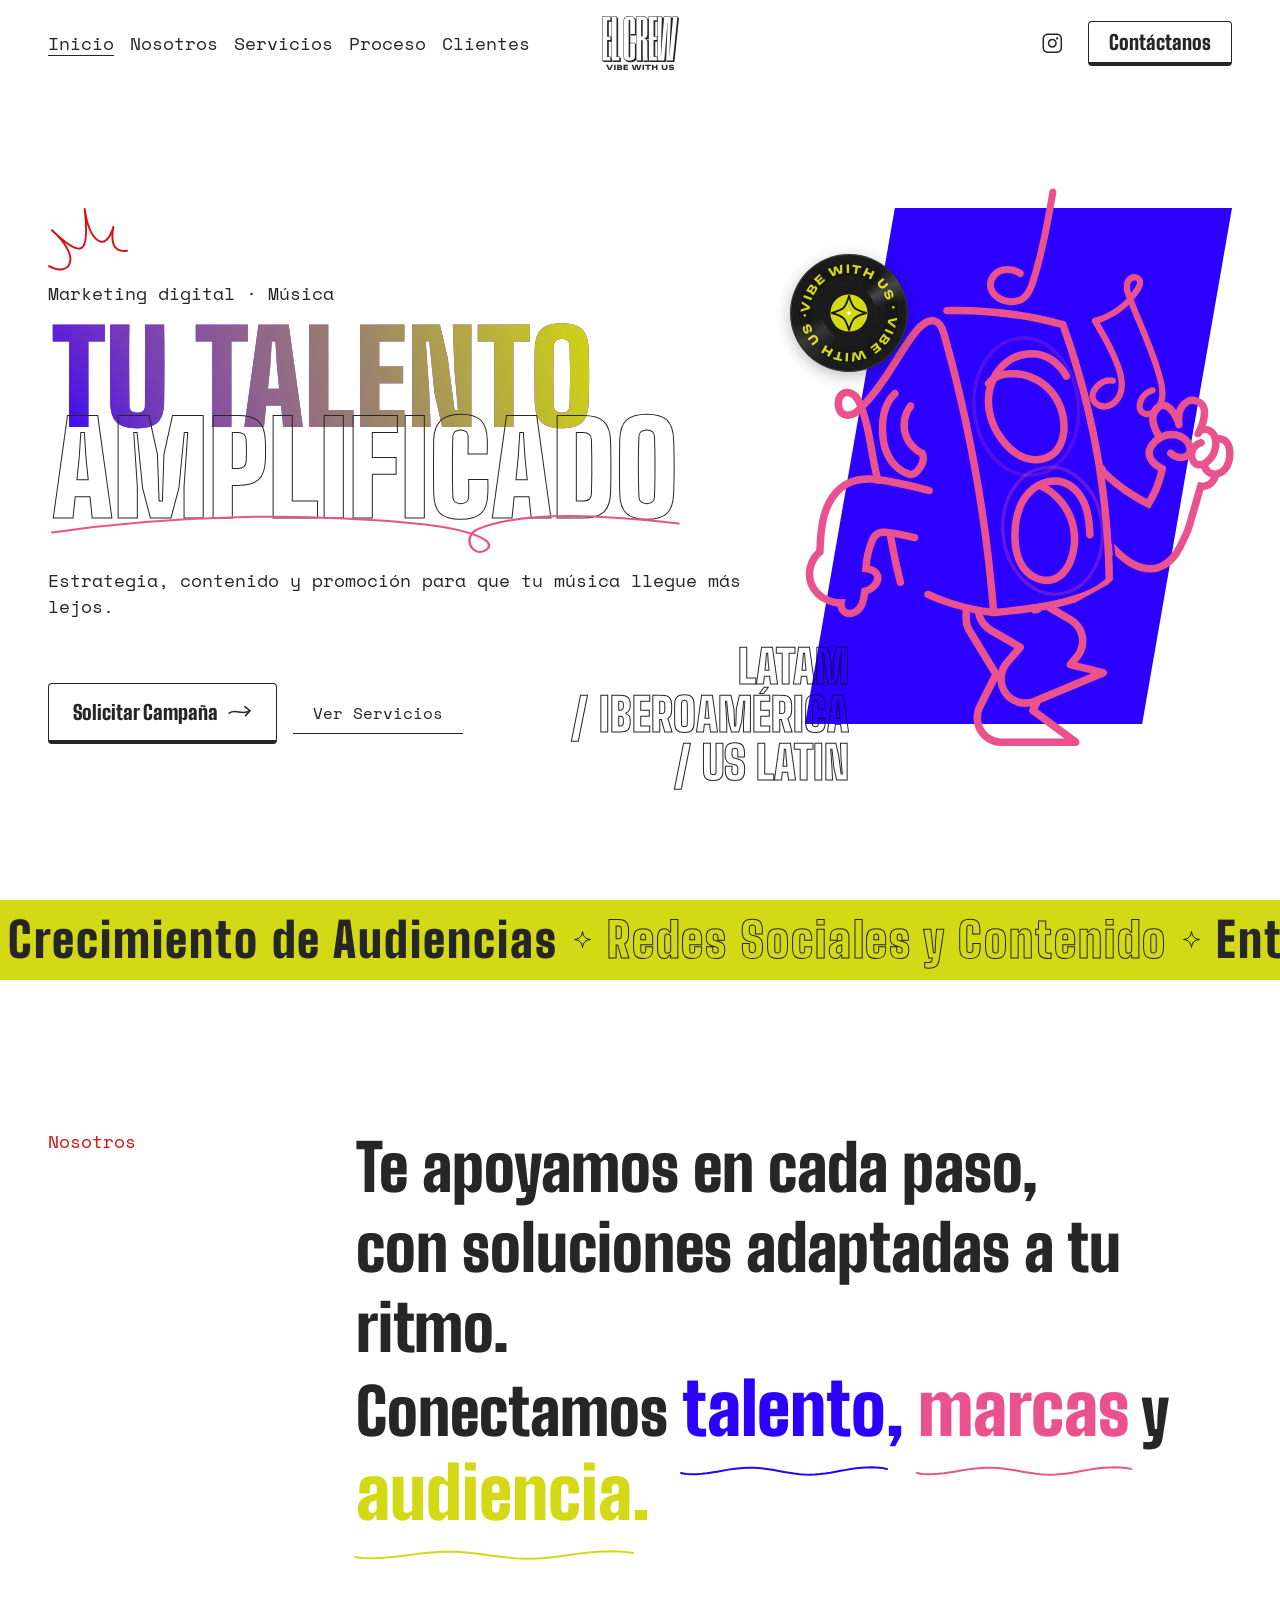
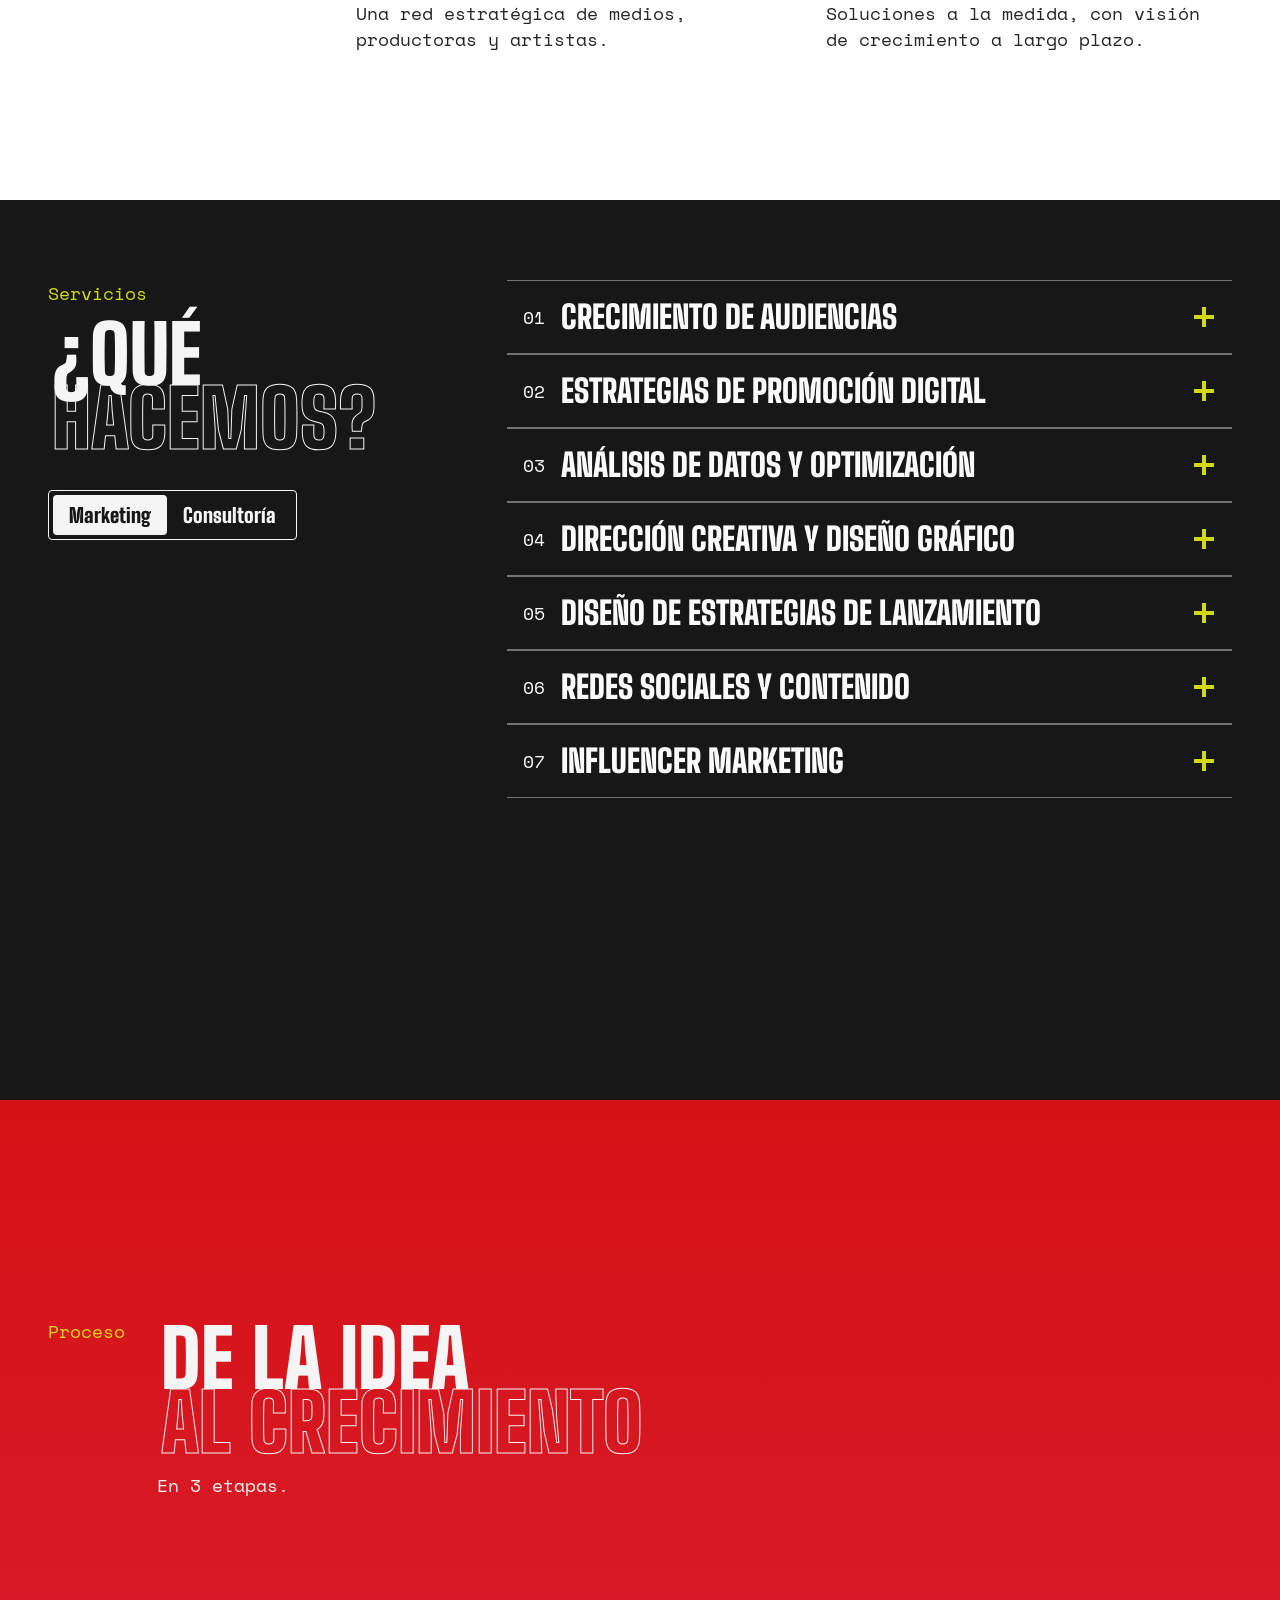
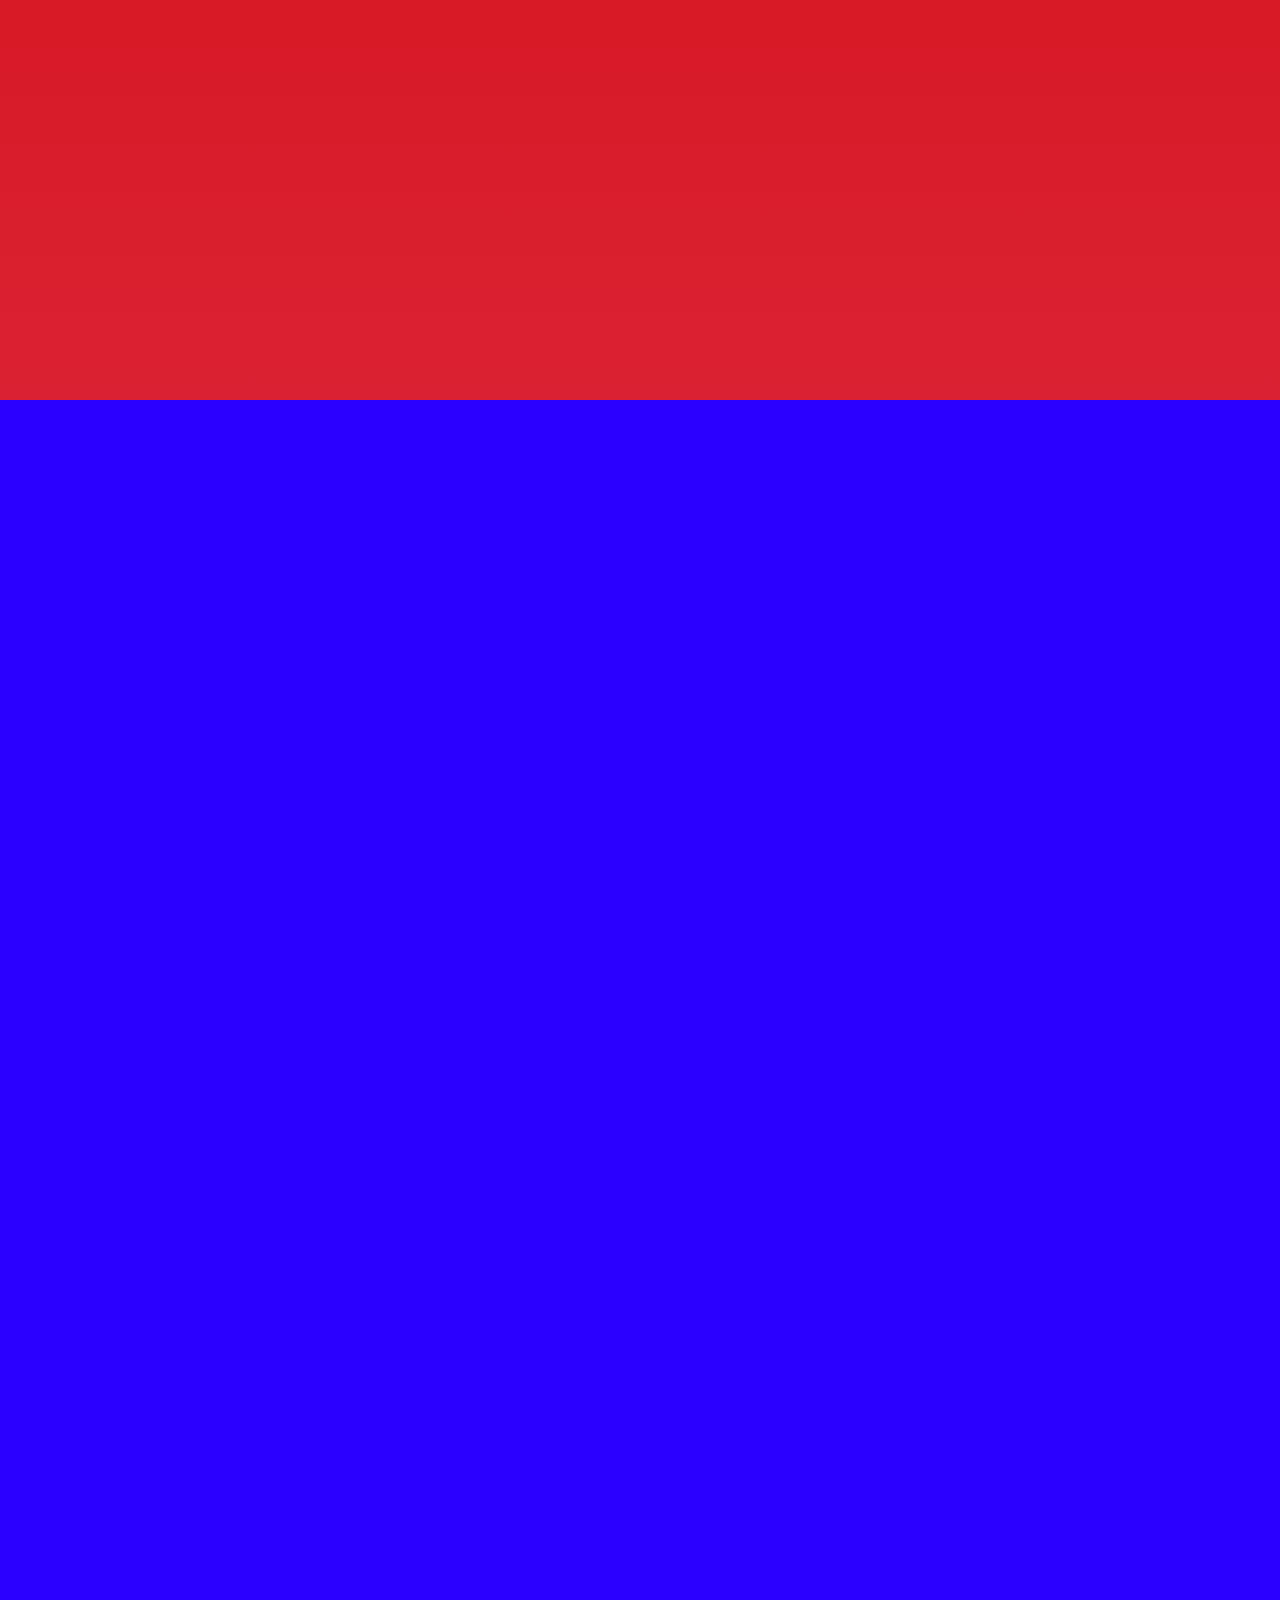
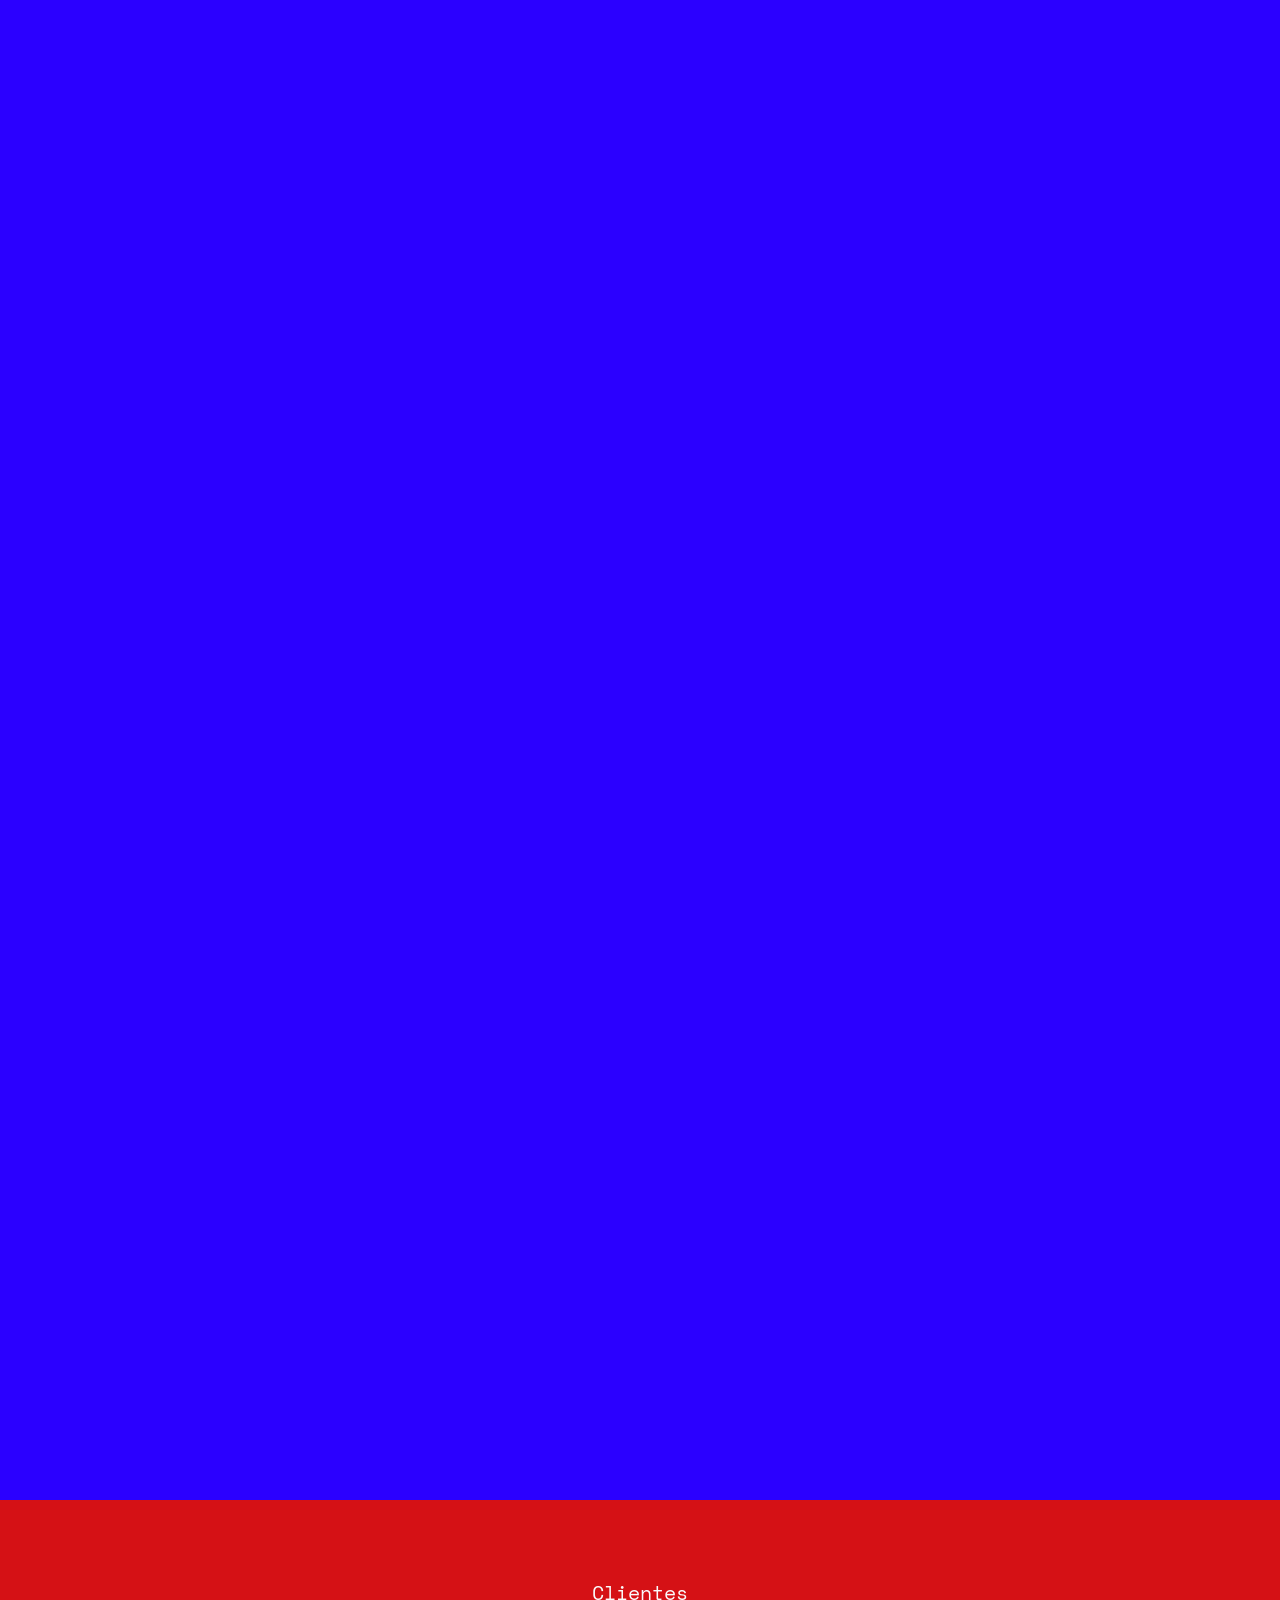
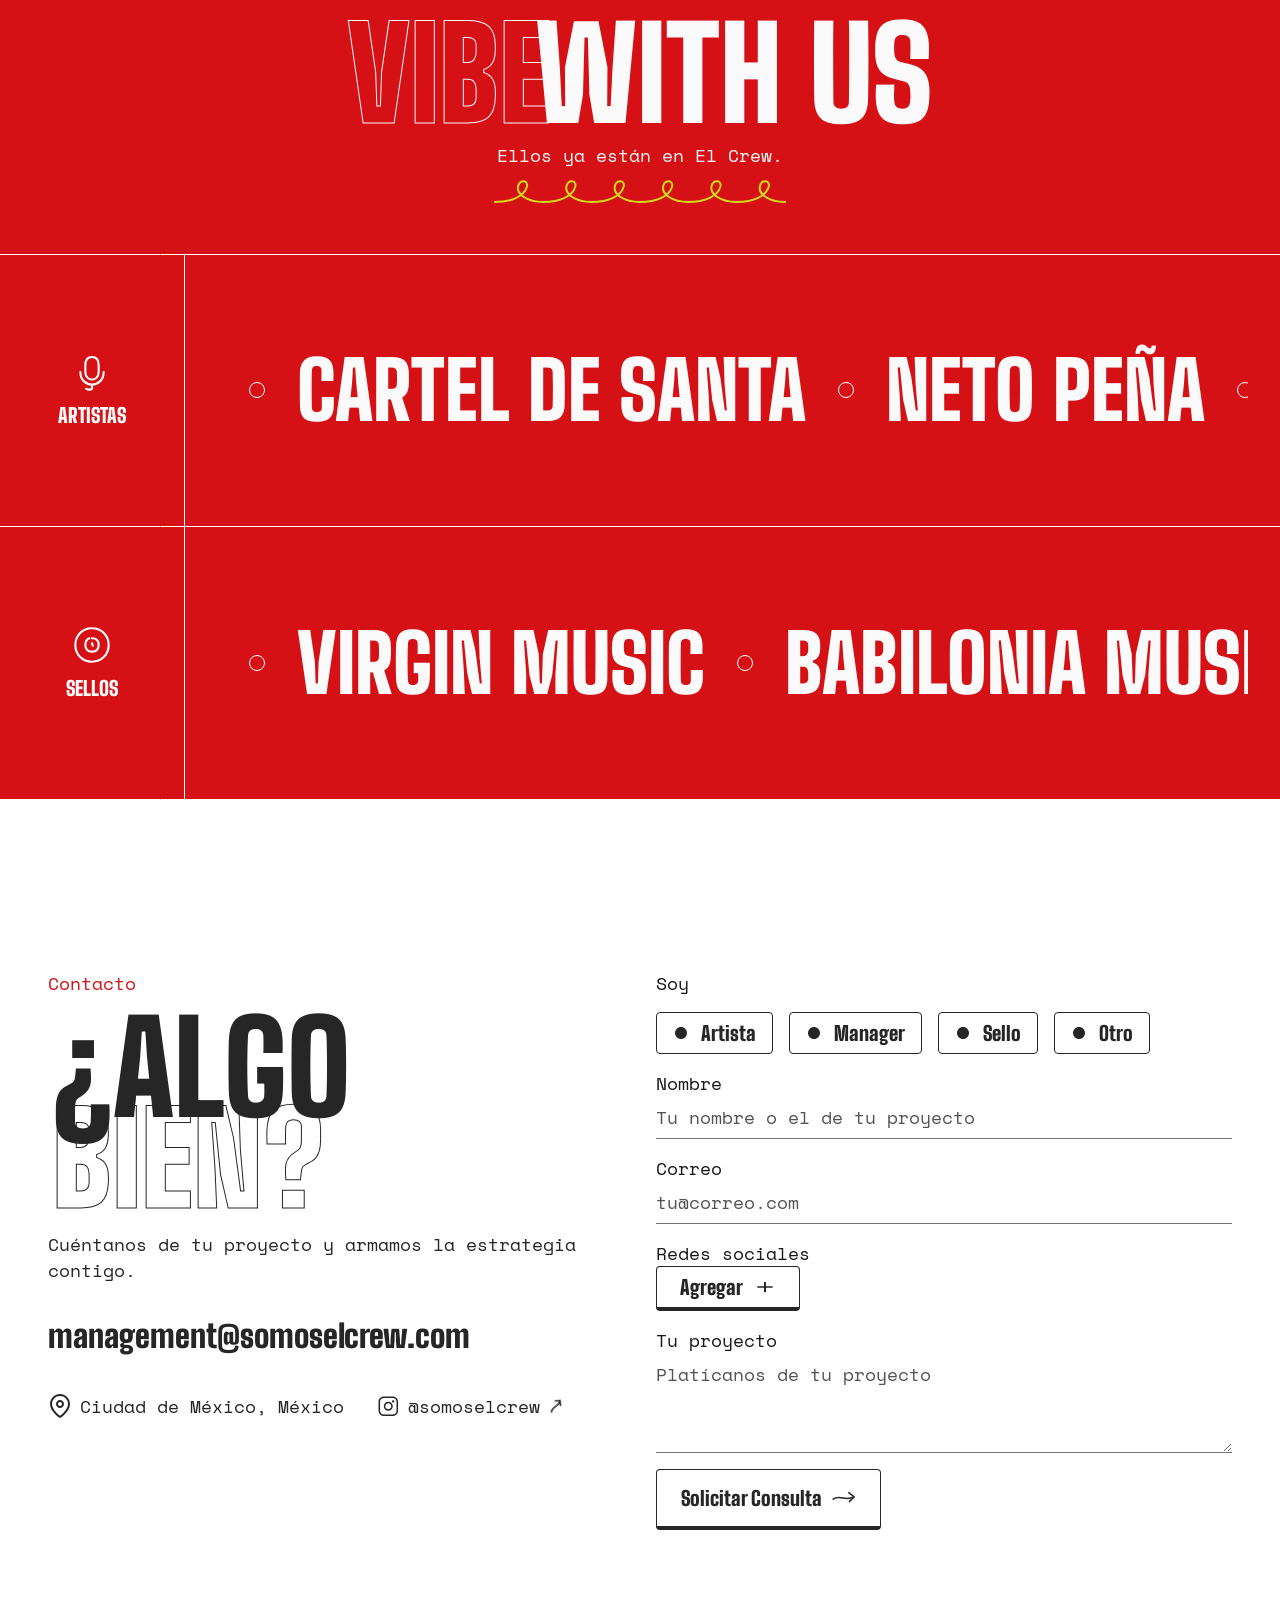
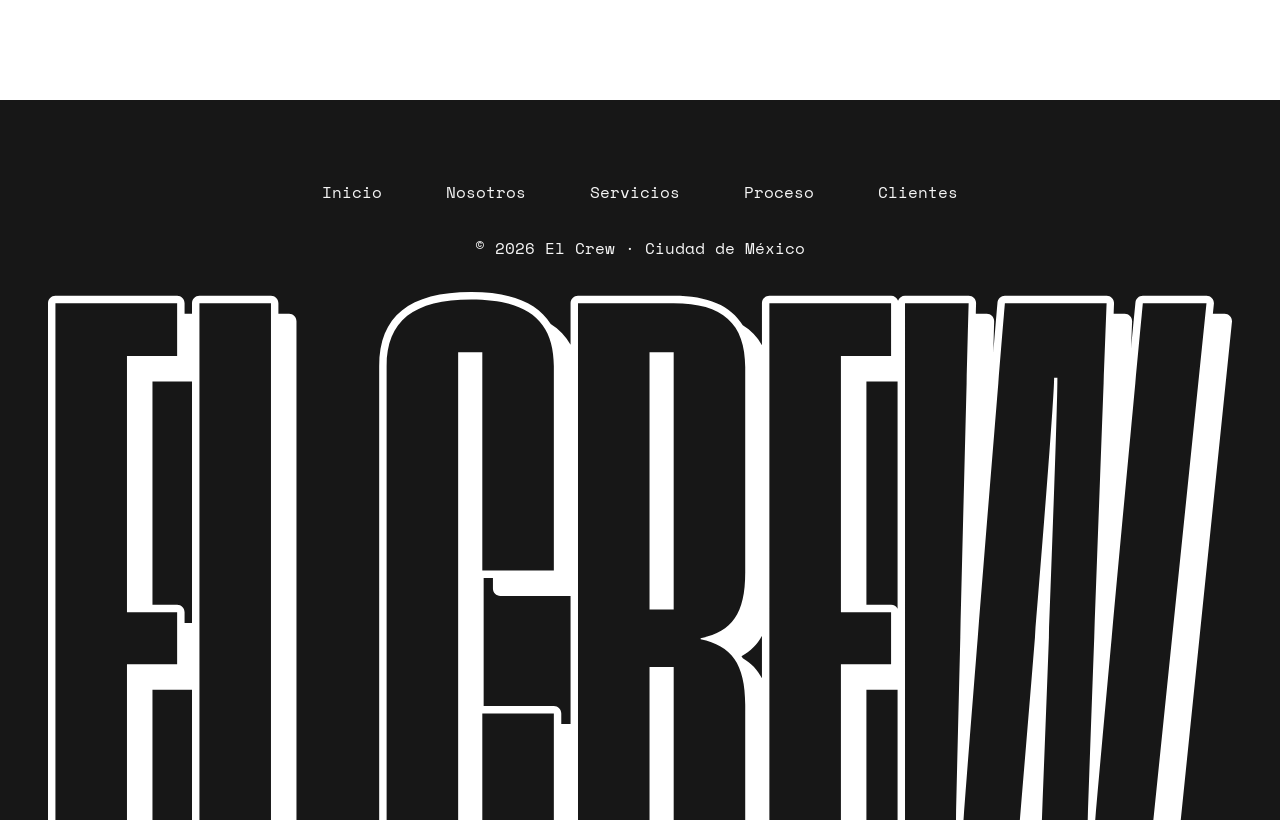
==== commit 02a96880: "Servicios, clientes y colores al día (5 oct): sellos, rosa y menú - Servicios: Marketing en 7 (fuera" ====
--- a/index.html
+++ b/index.html
@@ -27,9 +27,9 @@
 <meta name="twitter:image" content="https://somoselcrew.com/assets/v2/og-el-crew-2.jpg">
 <meta name="twitter:image:alt" content="«Tu talento amplificado», de EL CREW, junto a Budy, la bocina de la marca, y los territorios LATAM, Iberoamérica y US Latin.">
 
-<link rel="icon" href="assets/v2/favicon.svg" type="image/svg+xml">
-<link rel="icon" href="assets/v2/favicon-48.png" type="image/png" sizes="48x48">
-<link rel="apple-touch-icon" href="assets/v2/apple-touch-icon.png">
+<link rel="icon" href="assets/v2/favicon-negro.svg" type="image/svg+xml">
+<link rel="icon" href="assets/v2/favicon-negro-48.png" type="image/png" sizes="48x48">
+<link rel="apple-touch-icon" href="assets/v2/apple-touch-icon-negro.png">
 
 <link rel="preconnect" href="https://fonts.googleapis.com">
 <link rel="preconnect" href="https://fonts.gstatic.com" crossorigin>
@@ -41,7 +41,7 @@
   document.documentElement.classList.add("js");
   setTimeout(function () { if (!window.elCrewListo) document.documentElement.classList.remove("js"); }, 3000);
 </script>
-<link rel="stylesheet" href="css/styles.css?v=18">
+<link rel="stylesheet" href="css/styles.css?v=21">
 
 <script type="application/ld+json">
 {
@@ -61,10 +61,10 @@
       "address": { "@type": "PostalAddress", "addressLocality": "Ciudad de México", "addressCountry": "MX" },
       "areaServed": ["Latinoamérica", "Iberoamérica", "Estados Unidos"],
       "knowsAbout": [
-        "Marketing digital para artistas", "Crecimiento de audiencias", "Redes sociales y contenido",
-        "Estrategias de promoción", "Influencer marketing", "Relaciones públicas",
-        "Análisis de datos", "Dirección creativa", "Estrategias de lanzamiento",
-        "Producción audiovisual", "Carrera artística", "Distribución musical"
+        "Marketing digital para artistas", "Crecimiento de audiencias", "Estrategias de promoción digital",
+        "Análisis de datos", "Dirección creativa y diseño gráfico", "Estrategias de lanzamiento",
+        "Redes sociales y contenido", "Influencer marketing", "Carrera artística",
+        "Acuerdos comerciales", "Gestión de catálogo audiovisual"
       ],
       "sameAs": ["https://www.instagram.com/somoselcrew"]
     },
@@ -90,6 +90,7 @@
 
     <div class="cabecera__col cabecera__col--inicio">
       <nav class="cabecera__nav" aria-label="Principal">
+        <a href="#inicio" class="cabecera__enlace">Inicio</a>
         <a href="#nosotros" class="cabecera__enlace">Nosotros</a>
         <a href="#servicios" class="cabecera__enlace">Servicios</a>
         <a href="#proceso" class="cabecera__enlace">Proceso</a>
@@ -119,6 +120,7 @@
   </div>
 
   <nav class="menu-movil" id="menu-movil" aria-label="Menú" hidden>
+    <a href="#inicio">Inicio</a>
     <a href="#nosotros">Nosotros</a>
     <a href="#servicios">Servicios</a>
     <a href="#proceso">Proceso</a>
@@ -144,8 +146,8 @@
             <span data-entra="linea" style="--i:3" class="display contorno hero__linea">Amplificado</span>
           </h1>
           <div class="hero__subrayado" aria-hidden="true">
-            <svg class="solo-escritorio trazo" data-entra="trazo" style="--i:6" width="503" height="38" viewBox="0 0 503.227 37.8854" preserveAspectRatio="none" aria-hidden="true" focusable="false"><path d="M1.00017 17.4361C99.2135 -0.563866 200.814 -2.36387 291.125 8.43613C336.28 13.8361 358.858 26.4361 347.569 35.4361C336.28 42.6361 328.378 21.0361 341.925 13.8361C381.436 -5.96387 449.169 1.23613 502.227 8.43613" stroke="#D51115" pathLength="1"/></svg>
-            <svg class="solo-movil trazo" data-entra="trazo" style="--i:6" width="316" height="23" viewBox="0 0 315.76 22.9332" preserveAspectRatio="none" aria-hidden="true" focusable="false"><path d="M1.00016 10.5877C62.4802 0.0877473 126.08 -0.962253 182.614 5.33775C210.88 8.48775 225.014 15.8377 217.947 21.0877C210.88 25.2877 205.934 12.6877 214.414 8.48775C239.147 -3.06225 281.547 1.13775 314.76 5.33775" stroke="#D51115" pathLength="1"/></svg>
+            <svg class="solo-escritorio trazo" data-entra="trazo" style="--i:6" width="503" height="38" viewBox="0 0 503.227 37.8854" preserveAspectRatio="none" aria-hidden="true" focusable="false"><path d="M1.00017 17.4361C99.2135 -0.563866 200.814 -2.36387 291.125 8.43613C336.28 13.8361 358.858 26.4361 347.569 35.4361C336.28 42.6361 328.378 21.0361 341.925 13.8361C381.436 -5.96387 449.169 1.23613 502.227 8.43613" stroke="#EA528D" pathLength="1"/></svg>
+            <svg class="solo-movil trazo" data-entra="trazo" style="--i:6" width="316" height="23" viewBox="0 0 315.76 22.9332" preserveAspectRatio="none" aria-hidden="true" focusable="false"><path d="M1.00016 10.5877C62.4802 0.0877473 126.08 -0.962253 182.614 5.33775C210.88 8.48775 225.014 15.8377 217.947 21.0877C210.88 25.2877 205.934 12.6877 214.414 8.48775C239.147 -3.06225 281.547 1.13775 314.76 5.33775" stroke="#EA528D" pathLength="1"/></svg>
           </div>
         </div>
         <p data-entra="sube" style="--i:4" class="hero__bajada">Estrategia, contenido y promoción para que tu música llegue más lejos.</p>
@@ -230,9 +232,9 @@
       <h2 class="display nosotros__declaracion">
         <span data-entra="linea" style="--i:2" class="nosotros__frase">Te apoyamos en cada paso, <br>con soluciones adaptadas a tu ritmo.</span>
         <span data-entra="linea" style="--i:3" class="nosotros__frase">Conectamos
-          <span class="resalte resalte--azul">talento<svg class="resalte__linea resalte__linea--escritorio trazo" data-entra="trazo" style="--i:5" width="208" height="6" viewBox="0 0 208 6.00025" preserveAspectRatio="none" aria-hidden="true" focusable="false"><path d="M1.00015 5.0001C51.4491 -2.9999 125.021 11.0001 207 1.0001" stroke="#2B00FF" pathLength="1"/></svg><svg class="resalte__linea resalte__linea--movil trazo" data-entra="trazo" style="--i:5" width="89" height="6" viewBox="0 0 89.0005 6.00053" preserveAspectRatio="none" aria-hidden="true" focusable="false"><path d="M1.00027 5.00026C22.3064 -2.99974 53.3778 11.0003 88.0003 1.00026" stroke="#2B00FF" pathLength="1"/></svg></span>,
-          <span class="resalte resalte--rojo">marcas<svg class="resalte__linea resalte__linea--escritorio trazo" data-entra="trazo" style="--i:6" width="216" height="6" viewBox="0 0 216 6.00024" preserveAspectRatio="none" aria-hidden="true" focusable="false"><path d="M1.00014 5.0001C53.4083 -2.9999 129.837 11.0001 215 1.0001" stroke="#D51115" pathLength="1"/></svg><svg class="resalte__linea resalte__linea--movil trazo" data-entra="trazo" style="--i:6" width="88" height="4" viewBox="0 0 88.0003 4.00031" preserveAspectRatio="none" aria-hidden="true" focusable="false"><path d="M1.00018 3.00013C22.0614 -0.999869 52.7757 6.00013 87.0002 1.00013" stroke="#D51115" pathLength="1"/></svg></span>
-          y <span class="resalte resalte--lima">audiencia<svg class="resalte__linea resalte__linea--escritorio trazo" data-entra="trazo" style="--i:7" width="280" height="6" viewBox="0 0 280 6.00016" preserveAspectRatio="none" aria-hidden="true" focusable="false"><path d="M1.0001 5.00006C69.0817 -2.99994 168.367 11.0001 279 1.00006" stroke="#D4D916" pathLength="1"/></svg><svg class="resalte__linea resalte__linea--movil trazo" data-entra="trazo" style="--i:7" width="121" height="4" viewBox="0 0 121 4.0002" preserveAspectRatio="none" aria-hidden="true" focusable="false"><path d="M1.00012 3.00008C30.143 -0.999919 72.643 6.00008 120 1.00008" stroke="#D4D916" pathLength="1"/></svg></span><span class="resalte__punto">.</span>
+          <span class="resalte resalte--azul">talento<svg class="resalte__linea resalte__linea--escritorio trazo" data-entra="trazo" style="--i:5" width="208" height="6" viewBox="0 0 208 6.00025" preserveAspectRatio="none" aria-hidden="true" focusable="false"><path d="M1.00015 5.0001C51.4491 -2.9999 125.021 11.0001 207 1.0001" stroke="#2B00FF" pathLength="1"/></svg><svg class="resalte__linea resalte__linea--movil trazo" data-entra="trazo" style="--i:5" width="89" height="6" viewBox="0 0 89.0005 6.00053" preserveAspectRatio="none" aria-hidden="true" focusable="false"><path d="M1.00027 5.00026C22.3064 -2.99974 53.3778 11.0003 88.0003 1.00026" stroke="#2B00FF" pathLength="1"/></svg></span><span class="resalte__punto resalte--azul">,</span>
+          <span class="resalte resalte--rosa">marcas<svg class="resalte__linea resalte__linea--escritorio trazo" data-entra="trazo" style="--i:6" width="216" height="6" viewBox="0 0 216 6.00024" preserveAspectRatio="none" aria-hidden="true" focusable="false"><path d="M1.00014 5.0001C53.4083 -2.9999 129.837 11.0001 215 1.0001" stroke="#EA528D" pathLength="1"/></svg><svg class="resalte__linea resalte__linea--movil trazo" data-entra="trazo" style="--i:6" width="88" height="4" viewBox="0 0 88.0003 4.00031" preserveAspectRatio="none" aria-hidden="true" focusable="false"><path d="M1.00018 3.00013C22.0614 -0.999869 52.7757 6.00013 87.0002 1.00013" stroke="#EA528D" pathLength="1"/></svg></span>
+          y <span class="resalte resalte--lima">audiencia<svg class="resalte__linea resalte__linea--escritorio trazo" data-entra="trazo" style="--i:7" width="280" height="6" viewBox="0 0 280 6.00016" preserveAspectRatio="none" aria-hidden="true" focusable="false"><path d="M1.0001 5.00006C69.0817 -2.99994 168.367 11.0001 279 1.00006" stroke="#D4D916" pathLength="1"/></svg><svg class="resalte__linea resalte__linea--movil trazo" data-entra="trazo" style="--i:7" width="121" height="4" viewBox="0 0 121 4.0002" preserveAspectRatio="none" aria-hidden="true" focusable="false"><path d="M1.00012 3.00008C30.143 -0.999919 72.643 6.00008 120 1.00008" stroke="#D4D916" pathLength="1"/></svg></span><span class="resalte__punto resalte--lima">.</span>
         </span>
       </h2>
 
@@ -277,76 +279,56 @@
           </div>
         </li>
         <li class="acordeon__item" data-entra="sube" style="--i:2">
-          <h3><button class="acordeon__boton" type="button" aria-expanded="false" aria-controls="srv-02"><span class="acordeon__num">02</span><span class="display acordeon__nombre">Redes sociales y contenido</span><span class="acordeon__icono" aria-hidden="true"></span></button></h3>
+          <h3><button class="acordeon__boton" type="button" aria-expanded="false" aria-controls="srv-02"><span class="acordeon__num">02</span><span class="display acordeon__nombre">Estrategias de promoción digital</span><span class="acordeon__icono" aria-hidden="true"></span></button></h3>
           <div class="acordeon__panel" id="srv-02" hidden>
+            <div class="acordeon__contenido"><div class="acordeon__texto">
+              <p>Campañas en redes sociales, plataformas de streaming y medios digitales que llevan tu lanzamiento justo a la gente que tiene que escucharlo.</p>
+              <a class="cta cta--chico cta--roja" href="#contacto" data-servicio="Estrategias de promoción digital">Solicitar consulta <svg class="flecha" viewBox="0 0 24 16" width="24" height="16" aria-hidden="true" focusable="false"><path class="flecha__cola" d="M1.2 9.2C7.2 4.4 14.4 11.6 21.6 6.8"/><path d="M16.8 2.6L22.2 6.8L17.4 11.6"/></svg></a>
+            </div></div>
+          </div>
+        </li>
+        <li class="acordeon__item" data-entra="sube" style="--i:3">
+          <h3><button class="acordeon__boton" type="button" aria-expanded="false" aria-controls="srv-03"><span class="acordeon__num">03</span><span class="display acordeon__nombre">Análisis de datos y optimización</span><span class="acordeon__icono" aria-hidden="true"></span></button></h3>
+          <div class="acordeon__panel" id="srv-03" hidden>
+            <div class="acordeon__contenido"><div class="acordeon__texto">
+              <p>Medimos lo que pasa en plataformas y redes para ajustar la estrategia con datos, no con corazonadas.</p>
+              <a class="cta cta--chico cta--roja" href="#contacto" data-servicio="Análisis de datos y optimización">Solicitar consulta <svg class="flecha" viewBox="0 0 24 16" width="24" height="16" aria-hidden="true" focusable="false"><path class="flecha__cola" d="M1.2 9.2C7.2 4.4 14.4 11.6 21.6 6.8"/><path d="M16.8 2.6L22.2 6.8L17.4 11.6"/></svg></a>
+            </div></div>
+          </div>
+        </li>
+        <li class="acordeon__item" data-entra="sube" style="--i:4">
+          <h3><button class="acordeon__boton" type="button" aria-expanded="false" aria-controls="srv-04"><span class="acordeon__num">04</span><span class="display acordeon__nombre">Dirección creativa y diseño gráfico</span><span class="acordeon__icono" aria-hidden="true"></span></button></h3>
+          <div class="acordeon__panel" id="srv-04" hidden>
+            <div class="acordeon__contenido"><div class="acordeon__texto">
+              <p>Desarrollamos contigo la identidad visual de tu proyecto y te ayudamos a crear portadas, piezas de campaña y contenido gráfico que suman a tu línea creativa, para que cada lanzamiento se vea y se sienta como tú.</p>
+              <a class="cta cta--chico cta--roja" href="#contacto" data-servicio="Dirección creativa y diseño gráfico">Solicitar consulta <svg class="flecha" viewBox="0 0 24 16" width="24" height="16" aria-hidden="true" focusable="false"><path class="flecha__cola" d="M1.2 9.2C7.2 4.4 14.4 11.6 21.6 6.8"/><path d="M16.8 2.6L22.2 6.8L17.4 11.6"/></svg></a>
+            </div></div>
+          </div>
+        </li>
+        <li class="acordeon__item" data-entra="sube" style="--i:5">
+          <h3><button class="acordeon__boton" type="button" aria-expanded="false" aria-controls="srv-05"><span class="acordeon__num">05</span><span class="display acordeon__nombre">Diseño de estrategias de lanzamiento</span><span class="acordeon__icono" aria-hidden="true"></span></button></h3>
+          <div class="acordeon__panel" id="srv-05" hidden>
+            <div class="acordeon__contenido"><div class="acordeon__texto">
+              <p>Diseñamos contigo el plan de cada lanzamiento: calendario, contenidos, pauta y metas pensados para tu música y tu público, para que cada estreno llegue con fuerza y siga sonando después de la primera semana.</p>
+              <a class="cta cta--chico cta--roja" href="#contacto" data-servicio="Diseño de estrategias de lanzamiento">Solicitar consulta <svg class="flecha" viewBox="0 0 24 16" width="24" height="16" aria-hidden="true" focusable="false"><path class="flecha__cola" d="M1.2 9.2C7.2 4.4 14.4 11.6 21.6 6.8"/><path d="M16.8 2.6L22.2 6.8L17.4 11.6"/></svg></a>
+            </div></div>
+          </div>
+        </li>
+        <li class="acordeon__item" data-entra="sube" style="--i:6">
+          <h3><button class="acordeon__boton" type="button" aria-expanded="false" aria-controls="srv-06"><span class="acordeon__num">06</span><span class="display acordeon__nombre">Redes sociales y contenido</span><span class="acordeon__icono" aria-hidden="true"></span></button></h3>
+          <div class="acordeon__panel" id="srv-06" hidden>
             <div class="acordeon__contenido"><div class="acordeon__texto">
               <p>Planeación, producción y gestión de contenido para que cada red hable con la voz del proyecto.</p>
               <a class="cta cta--chico cta--roja" href="#contacto" data-servicio="Redes sociales y contenido">Solicitar consulta <svg class="flecha" viewBox="0 0 24 16" width="24" height="16" aria-hidden="true" focusable="false"><path class="flecha__cola" d="M1.2 9.2C7.2 4.4 14.4 11.6 21.6 6.8"/><path d="M16.8 2.6L22.2 6.8L17.4 11.6"/></svg></a>
             </div></div>
           </div>
         </li>
-        <li class="acordeon__item" data-entra="sube" style="--i:3">
-          <h3><button class="acordeon__boton" type="button" aria-expanded="false" aria-controls="srv-03"><span class="acordeon__num">03</span><span class="display acordeon__nombre">Estrategias de promoción (digital y OOH)</span><span class="acordeon__icono" aria-hidden="true"></span></button></h3>
-          <div class="acordeon__panel" id="srv-03" hidden>
-            <div class="acordeon__contenido"><div class="acordeon__texto">
-              <p>Campañas en plataformas digitales y en la calle que llevan tu lanzamiento a donde está tu público.</p>
-              <a class="cta cta--chico cta--roja" href="#contacto" data-servicio="Estrategias de promoción (digital y OOH)">Solicitar consulta <svg class="flecha" viewBox="0 0 24 16" width="24" height="16" aria-hidden="true" focusable="false"><path class="flecha__cola" d="M1.2 9.2C7.2 4.4 14.4 11.6 21.6 6.8"/><path d="M16.8 2.6L22.2 6.8L17.4 11.6"/></svg></a>
-            </div></div>
-          </div>
-        </li>
-        <li class="acordeon__item" data-entra="sube" style="--i:4">
-          <h3><button class="acordeon__boton" type="button" aria-expanded="false" aria-controls="srv-04"><span class="acordeon__num">04</span><span class="display acordeon__nombre">Influencer marketing</span><span class="acordeon__icono" aria-hidden="true"></span></button></h3>
-          <div class="acordeon__panel" id="srv-04" hidden>
-            <div class="acordeon__contenido">
-              <div class="acordeon__texto">
-                <p>Conectamos tu música con creadores que mueven conversación y tendencias en su comunidad.</p>
-                <a class="cta cta--chico cta--roja" href="#contacto" data-servicio="Influencer marketing">Solicitar consulta <svg class="flecha" viewBox="0 0 24 16" width="24" height="16" aria-hidden="true" focusable="false"><path class="flecha__cola" d="M1.2 9.2C7.2 4.4 14.4 11.6 21.6 6.8"/><path d="M16.8 2.6L22.2 6.8L17.4 11.6"/></svg></a>
-              </div>
-            </div>
-          </div>
-        </li>
-        <li class="acordeon__item" data-entra="sube" style="--i:5">
-          <h3><button class="acordeon__boton" type="button" aria-expanded="false" aria-controls="srv-05"><span class="acordeon__num">05</span><span class="display acordeon__nombre">Relaciones públicas</span><span class="acordeon__icono" aria-hidden="true"></span></button></h3>
-          <div class="acordeon__panel" id="srv-05" hidden>
-            <div class="acordeon__contenido"><div class="acordeon__texto">
-              <p>Prensa, entrevistas y presencia en medios para contar tu historia en los espacios correctos.</p>
-              <a class="cta cta--chico cta--roja" href="#contacto" data-servicio="Relaciones públicas">Solicitar consulta <svg class="flecha" viewBox="0 0 24 16" width="24" height="16" aria-hidden="true" focusable="false"><path class="flecha__cola" d="M1.2 9.2C7.2 4.4 14.4 11.6 21.6 6.8"/><path d="M16.8 2.6L22.2 6.8L17.4 11.6"/></svg></a>
-            </div></div>
-          </div>
-        </li>
-        <li class="acordeon__item" data-entra="sube" style="--i:6">
-          <h3><button class="acordeon__boton" type="button" aria-expanded="false" aria-controls="srv-06"><span class="acordeon__num">06</span><span class="display acordeon__nombre">Análisis de datos y optimización</span><span class="acordeon__icono" aria-hidden="true"></span></button></h3>
-          <div class="acordeon__panel" id="srv-06" hidden>
-            <div class="acordeon__contenido"><div class="acordeon__texto">
-              <p>Medimos lo que pasa en plataformas y redes para ajustar la estrategia con datos, no con corazonadas.</p>
-              <a class="cta cta--chico cta--roja" href="#contacto" data-servicio="Análisis de datos y optimización">Solicitar consulta <svg class="flecha" viewBox="0 0 24 16" width="24" height="16" aria-hidden="true" focusable="false"><path class="flecha__cola" d="M1.2 9.2C7.2 4.4 14.4 11.6 21.6 6.8"/><path d="M16.8 2.6L22.2 6.8L17.4 11.6"/></svg></a>
-            </div></div>
-          </div>
-        </li>
         <li class="acordeon__item" data-entra="sube" style="--i:7">
-          <h3><button class="acordeon__boton" type="button" aria-expanded="false" aria-controls="srv-07"><span class="acordeon__num">07</span><span class="display acordeon__nombre">Dirección creativa y diseño gráfico</span><span class="acordeon__icono" aria-hidden="true"></span></button></h3>
+          <h3><button class="acordeon__boton" type="button" aria-expanded="false" aria-controls="srv-07"><span class="acordeon__num">07</span><span class="display acordeon__nombre">Influencer marketing</span><span class="acordeon__icono" aria-hidden="true"></span></button></h3>
           <div class="acordeon__panel" id="srv-07" hidden>
             <div class="acordeon__contenido"><div class="acordeon__texto">
-              <p>Identidad visual, portadas y piezas de campaña con una sola línea creativa.</p>
-              <a class="cta cta--chico cta--roja" href="#contacto" data-servicio="Dirección creativa y diseño gráfico">Solicitar consulta <svg class="flecha" viewBox="0 0 24 16" width="24" height="16" aria-hidden="true" focusable="false"><path class="flecha__cola" d="M1.2 9.2C7.2 4.4 14.4 11.6 21.6 6.8"/><path d="M16.8 2.6L22.2 6.8L17.4 11.6"/></svg></a>
-            </div></div>
-          </div>
-        </li>
-        <li class="acordeon__item" data-entra="sube" style="--i:8">
-          <h3><button class="acordeon__boton" type="button" aria-expanded="false" aria-controls="srv-08"><span class="acordeon__num">08</span><span class="display acordeon__nombre">Diseño de estrategias de lanzamiento</span><span class="acordeon__icono" aria-hidden="true"></span></button></h3>
-          <div class="acordeon__panel" id="srv-08" hidden>
-            <div class="acordeon__contenido"><div class="acordeon__texto">
-              <p>El plan completo de cada lanzamiento: calendario, contenidos, pauta y metas.</p>
-              <a class="cta cta--chico cta--roja" href="#contacto" data-servicio="Diseño de estrategias de lanzamiento">Solicitar consulta <svg class="flecha" viewBox="0 0 24 16" width="24" height="16" aria-hidden="true" focusable="false"><path class="flecha__cola" d="M1.2 9.2C7.2 4.4 14.4 11.6 21.6 6.8"/><path d="M16.8 2.6L22.2 6.8L17.4 11.6"/></svg></a>
-            </div></div>
-          </div>
-        </li>
-        <li class="acordeon__item" data-entra="sube" style="--i:9">
-          <h3><button class="acordeon__boton" type="button" aria-expanded="false" aria-controls="srv-09"><span class="acordeon__num">09</span><span class="display acordeon__nombre">Producción audiovisual</span><span class="acordeon__icono" aria-hidden="true"></span></button></h3>
-          <div class="acordeon__panel" id="srv-09" hidden>
-            <div class="acordeon__contenido"><div class="acordeon__texto">
-              <p>Videoclips, visualizers y contenido vertical hechos por el mismo equipo que planea la campaña.</p>
-              <a class="cta cta--chico cta--roja" href="#contacto" data-servicio="Producción audiovisual">Solicitar consulta <svg class="flecha" viewBox="0 0 24 16" width="24" height="16" aria-hidden="true" focusable="false"><path class="flecha__cola" d="M1.2 9.2C7.2 4.4 14.4 11.6 21.6 6.8"/><path d="M16.8 2.6L22.2 6.8L17.4 11.6"/></svg></a>
+              <p>Conectamos tu música con creadores que mueven conversación y tendencias en su comunidad.</p>
+              <a class="cta cta--chico cta--roja" href="#contacto" data-servicio="Influencer marketing">Solicitar consulta <svg class="flecha" viewBox="0 0 24 16" width="24" height="16" aria-hidden="true" focusable="false"><path class="flecha__cola" d="M1.2 9.2C7.2 4.4 14.4 11.6 21.6 6.8"/><path d="M16.8 2.6L22.2 6.8L17.4 11.6"/></svg></a>
             </div></div>
           </div>
         </li>
@@ -372,11 +354,11 @@
           </div>
         </li>
         <li class="acordeon__item" data-entra="sube" style="--i:3">
-          <h3><button class="acordeon__boton" type="button" aria-expanded="false" aria-controls="con-03"><span class="acordeon__num">03</span><span class="display acordeon__nombre">Distribución musical</span><span class="acordeon__icono" aria-hidden="true"></span></button></h3>
+          <h3><button class="acordeon__boton" type="button" aria-expanded="false" aria-controls="con-03"><span class="acordeon__num">03</span><span class="display acordeon__nombre">Gestión de catálogo audiovisual</span><span class="acordeon__icono" aria-hidden="true"></span></button></h3>
           <div class="acordeon__panel" id="con-03" hidden>
             <div class="acordeon__contenido"><div class="acordeon__texto">
-              <p>Llevamos tu música a todas las plataformas, con la metadata correcta y el socio de distribución adecuado.</p>
-              <a class="cta cta--chico cta--roja" href="#contacto" data-servicio="Distribución musical">Solicitar consulta <svg class="flecha" viewBox="0 0 24 16" width="24" height="16" aria-hidden="true" focusable="false"><path class="flecha__cola" d="M1.2 9.2C7.2 4.4 14.4 11.6 21.6 6.8"/><path d="M16.8 2.6L22.2 6.8L17.4 11.6"/></svg></a>
+              <p>Auditamos tu catálogo de videos e identificamos oportunidades de optimización en la metadata (títulos, descripciones, etiquetas y miniaturas) para potenciar las visualizaciones y el alcance de los videos que pueden tener muchas más reproducciones. Tu catálogo sigue generando valor mucho después del estreno.</p>
+              <a class="cta cta--chico cta--roja" href="#contacto" data-servicio="Gestión de catálogo audiovisual">Solicitar consulta <svg class="flecha" viewBox="0 0 24 16" width="24" height="16" aria-hidden="true" focusable="false"><path class="flecha__cola" d="M1.2 9.2C7.2 4.4 14.4 11.6 21.6 6.8"/><path d="M16.8 2.6L22.2 6.8L17.4 11.6"/></svg></a>
             </div></div>
           </div>
         </li>
@@ -457,11 +439,11 @@
         <span data-entra="linea" style="--i:1" class="display contorno contorno--blanco">Vibe</span>
         <span data-entra="linea" style="--i:2" class="display">With US</span>
       </h2>
-      <p data-entra="sube" style="--i:3" class="clientes__bajada">Ellos ya están con EL Crew.</p>
+      <p data-entra="sube" style="--i:3" class="clientes__bajada">Ellos ya están en El Crew.</p>
       <svg class="clientes__squiggle trazo" data-entra="trazo" style="--i:4" width="295" height="30" viewBox="0 0 295 30" preserveAspectRatio="none" aria-hidden="true" focusable="false"><path d="M1.93443 26C19.3443 26 30.9508 20 33.8525 11C35.7869 4 27.082 3 25.1475 10C23.2131 18 33.8525 26 50.2951 26C67.7049 26 79.3115 20 82.2131 11C84.1475 4 75.4426 3 73.5082 10C71.5738 18 82.2131 26 98.6557 26C116.066 26 127.672 20 130.574 11C132.508 4 123.803 3 121.869 10C119.934 18 130.574 26 147.016 26C164.426 26 176.033 20 178.934 11C180.869 4 172.164 3 170.229 10C168.295 18 178.934 26 195.377 26C212.787 26 224.393 20 227.295 11C229.229 4 220.525 3 218.59 10C216.656 18 227.295 26 243.738 26C261.148 26 272.754 20 275.656 11C277.59 4 268.885 3 266.951 10C265.016 18 275.656 26 292.098 26" stroke="#D4D916" pathLength="1"/></svg>
     </div>
 
-    <!-- Escritorio: dos filas con marquesina; al pasar el cursor aparece la foto.
+    <!-- Escritorio: dos filas con marquesina (artistas y sellos); al pasar el cursor aparece la foto.
          data-sello une a cada artista con su disquera: al pasar por uno se
          resalta el otro. -->
     <div class="clientes__filas">
@@ -476,8 +458,11 @@
           <ul class="fila-clientes__pista" data-marquesina>
             <li><span class="display nombre-cliente" tabindex="0" data-foto="assets/img/cartel-de-santa.png" data-sello="babilonia">Cartel de Santa</span></li>
             <li><span class="display nombre-cliente" tabindex="0" data-foto="assets/img/neto-pena.png" data-sello="virgin">Neto Peña</span></li>
+            <li><span class="display nombre-cliente" tabindex="0" data-foto="assets/img/mana.webp" data-sello="warner">Maná</span></li>
+            <li><span class="display nombre-cliente" tabindex="0" data-foto="assets/img/008racca.webp" data-sello="solido">008RACCA</span></li>
             <li><span class="display nombre-cliente" tabindex="0" data-foto="assets/img/barbarela.png" data-sello="babilonia">Barbarela</span></li>
             <li><span class="display nombre-cliente" tabindex="0" data-foto="assets/img/el-malilla.png" data-sello="virgin">El Malilla</span></li>
+            <li><span class="display nombre-cliente" tabindex="0" data-foto="assets/img/luis-miguel.webp" data-sello="warner">Luis Miguel</span></li>
             <li><span class="display nombre-cliente" tabindex="0" data-foto="assets/v2/cliente-eduardo-iii.webp" data-sello="babilonia">Eduardo III</span></li>
             <li><span class="display nombre-cliente" tabindex="0" data-foto="assets/img/dani-flow.png" data-sello="virgin">Dani Flow</span></li>
             <li><span class="display nombre-cliente" tabindex="0" data-foto="assets/img/richard-ahumada.png" data-sello="babilonia">Richard Ahumada</span></li>
@@ -490,13 +475,15 @@
       <div data-entra="derecha" style="--i:5" class="fila-clientes">
         <div class="fila-clientes__rotulo">
           <img src="assets/v2/icon-sellos.svg" alt="" width="40" height="40">
-          <h3 class="display">Sellos y marcas</h3>
+          <h3 class="display">Sellos</h3>
         </div>
         <img class="fila-clientes__divisor" src="assets/v2/linea-vertical.svg" alt="" width="1" height="273">
         <div class="fila-clientes__ventana">
-          <ul class="fila-clientes__pista">
+          <ul class="fila-clientes__pista" data-marquesina>
             <li><span class="display nombre-cliente" tabindex="0" data-foto="assets/img/virgin.png" data-sello="virgin">Virgin Music</span></li>
             <li><span class="display nombre-cliente" tabindex="0" data-foto="assets/img/babilonia.png" data-sello="babilonia">Babilonia Music</span></li>
+            <li><span class="display nombre-cliente" tabindex="0" data-foto="assets/img/warner-music.png" data-sello="warner">Warner Music</span></li>
+            <li><span class="display nombre-cliente" tabindex="0" data-foto="assets/img/solido-records.png" data-sello="solido">Sólido Records</span></li>
           </ul>
         </div>
         <img class="fila-clientes__linea fila-clientes__linea--abajo" src="assets/v2/linea-horizontal.svg" alt="" width="1472" height="1">
@@ -505,26 +492,54 @@
       <img class="clientes__foto" alt="" width="256" height="256" hidden>
     </div>
 
-    <!-- Móvil: lista filtrable -->
+    <!-- Móvil: cada sello con sus artistas -->
     <div class="clientes__lista">
-      <div data-entra="sube" style="--i:4" class="interruptor interruptor--rojo" role="group" aria-label="Filtrar clientes">
-        <button class="interruptor__opcion" type="button" data-filtro="todo" aria-pressed="true">Todo <span class="interruptor__cuenta">10</span></button>
-        <button class="interruptor__opcion" type="button" data-filtro="artista" aria-pressed="false">Artistas <span class="interruptor__cuenta">08</span></button>
-        <button class="interruptor__opcion" type="button" data-filtro="marca" aria-pressed="false">Marcas <span class="interruptor__cuenta">02</span></button>
-      </div>
-
-      <ul class="tarjetas-cliente">
-        <li class="tarjeta-cliente" data-entra="sube" style="--i:0" data-tipo="artista"><img src="assets/img/cartel-de-santa.png" alt="" width="80" height="80" loading="lazy"><div><p class="display">Cartel de Santa</p><p>Artista</p></div></li>
-        <li class="tarjeta-cliente" data-entra="sube" style="--i:1" data-tipo="artista"><img src="assets/img/barbarela.png" alt="" width="80" height="80" loading="lazy"><div><p class="display">Barbarela</p><p>Artista</p></div></li>
-        <li class="tarjeta-cliente" data-entra="sube" style="--i:2" data-tipo="artista"><img src="assets/v2/cliente-eduardo-iii.webp" alt="" width="80" height="80" loading="lazy"><div><p class="display">Eduardo III</p><p>Artista</p></div></li>
-        <li class="tarjeta-cliente" data-entra="sube" style="--i:3" data-tipo="artista"><img src="assets/img/richard-ahumada.png" alt="" width="80" height="80" loading="lazy"><div><p class="display">Richard Ahumada</p><p>Artista</p></div></li>
-        <li class="tarjeta-cliente" data-entra="sube" style="--i:0" data-tipo="artista"><img src="assets/img/neto-pena.png" alt="" width="80" height="80" loading="lazy"><div><p class="display">Neto Peña</p><p>Artista</p></div></li>
-        <li class="tarjeta-cliente" data-entra="sube" style="--i:1" data-tipo="artista"><img src="assets/img/el-malilla.png" alt="" width="80" height="80" loading="lazy"><div><p class="display">El Malilla</p><p>Artista</p></div></li>
-        <li class="tarjeta-cliente" data-entra="sube" style="--i:2" data-tipo="artista"><img src="assets/img/dani-flow.png" alt="" width="80" height="80" loading="lazy"><div><p class="display">Dani Flow</p><p>Artista</p></div></li>
-        <li class="tarjeta-cliente" data-entra="sube" style="--i:3" data-tipo="artista"><img src="assets/img/rico-o-muerto.png" alt="" width="80" height="80" loading="lazy"><div><p class="display">Rico o Muerto</p><p>Artista</p></div></li>
-        <li class="tarjeta-cliente" data-entra="sube" style="--i:0" data-tipo="marca"><img src="assets/img/virgin.png" alt="" width="80" height="80" loading="lazy"><div><p class="display">Virgin Music</p><p>Sello</p></div></li>
-        <li class="tarjeta-cliente" data-entra="sube" style="--i:1" data-tipo="marca"><img src="assets/img/babilonia.png" alt="" width="80" height="80" loading="lazy"><div><p class="display">Babilonia Music</p><p>Sello</p></div></li>
-      </ul>
+      <div class="sello" data-entra="sube" style="--i:0">
+        <div class="sello__cabeza">
+          <img src="assets/img/virgin.png" alt="" width="64" height="64" loading="lazy">
+          <div><h3 class="display" id="sello-virgin">Virgin Music</h3><p>Sello</p></div>
+        </div>
+        <ul class="sello__artistas" aria-labelledby="sello-virgin">
+          <li class="tarjeta-cliente"><img src="assets/img/neto-pena.png" alt="" width="56" height="56" loading="lazy"><p class="display">Neto Peña</p></li>
+          <li class="tarjeta-cliente"><img src="assets/img/el-malilla.png" alt="" width="56" height="56" loading="lazy"><p class="display">El Malilla</p></li>
+          <li class="tarjeta-cliente"><img src="assets/img/dani-flow.png" alt="" width="56" height="56" loading="lazy"><p class="display">Dani Flow</p></li>
+          <li class="tarjeta-cliente"><img src="assets/img/rico-o-muerto.png" alt="" width="56" height="56" loading="lazy"><p class="display">Rico o Muerto</p></li>
+        </ul>
+      </div>
+
+      <div class="sello" data-entra="sube" style="--i:1">
+        <div class="sello__cabeza">
+          <img src="assets/img/babilonia.png" alt="" width="64" height="64" loading="lazy">
+          <div><h3 class="display" id="sello-babilonia">Babilonia Music</h3><p>Sello</p></div>
+        </div>
+        <ul class="sello__artistas" aria-labelledby="sello-babilonia">
+          <li class="tarjeta-cliente"><img src="assets/img/cartel-de-santa.png" alt="" width="56" height="56" loading="lazy"><p class="display">Cartel de Santa</p></li>
+          <li class="tarjeta-cliente"><img src="assets/img/barbarela.png" alt="" width="56" height="56" loading="lazy"><p class="display">Barbarela</p></li>
+          <li class="tarjeta-cliente"><img src="assets/v2/cliente-eduardo-iii.webp" alt="" width="56" height="56" loading="lazy"><p class="display">Eduardo III</p></li>
+          <li class="tarjeta-cliente"><img src="assets/img/richard-ahumada.png" alt="" width="56" height="56" loading="lazy"><p class="display">Richard Ahumada</p></li>
+        </ul>
+      </div>
+
+      <div class="sello" data-entra="sube" style="--i:2">
+        <div class="sello__cabeza">
+          <img src="assets/img/warner-music.png" alt="" width="64" height="64" loading="lazy">
+          <div><h3 class="display" id="sello-warner">Warner Music</h3><p>Sello</p></div>
+        </div>
+        <ul class="sello__artistas" aria-labelledby="sello-warner">
+          <li class="tarjeta-cliente"><img src="assets/img/mana.webp" alt="" width="56" height="56" loading="lazy"><p class="display">Maná</p></li>
+          <li class="tarjeta-cliente"><img src="assets/img/luis-miguel.webp" alt="" width="56" height="56" loading="lazy"><p class="display">Luis Miguel</p></li>
+        </ul>
+      </div>
+
+      <div class="sello" data-entra="sube" style="--i:0">
+        <div class="sello__cabeza">
+          <img src="assets/img/solido-records.png" alt="" width="64" height="64" loading="lazy">
+          <div><h3 class="display" id="sello-solido">Sólido Records</h3><p>Sello</p></div>
+        </div>
+        <ul class="sello__artistas" aria-labelledby="sello-solido">
+          <li class="tarjeta-cliente"><img src="assets/img/008racca.webp" alt="" width="56" height="56" loading="lazy"><p class="display">008RACCA</p></li>
+        </ul>
+      </div>
     </div>
 
   </div>
@@ -630,6 +645,7 @@
 <footer class="pie">
   <div class="pie__bloque">
     <nav data-entra="sube" style="--i:0" class="pie__nav" aria-label="Pie de página">
+      <a href="#inicio">Inicio</a>
       <a href="#nosotros">Nosotros</a>
       <a href="#servicios">Servicios</a>
       <a href="#proceso">Proceso</a>
@@ -643,6 +659,6 @@
   </div>
 </footer>
 
-<script src="js/main.js?v=18" defer></script>
+<script src="js/main.js?v=20" defer></script>
 </body>
 </html>
--- a/css/styles.css
+++ b/css/styles.css
@@ -17,6 +17,7 @@
 :root {
   --azul:   #2b00ff;
   --rojo:   #d51115;
+  --rosa:   #ea528d;   /* palette/pink: resaltes de texto grande (el rojo queda para botones) */
   --lima:   #d4d916;
   /* Neutros del sistema de diseño (Figma «El Crew / Color palette»):
      texto Neutral/800, oscuro Neutral/900, atenuado Neutral/600,
@@ -515,7 +516,7 @@
 /* alineadas arriba: la palabra de 72 no agranda la línea de 80 (como en el Figma) */
 .resalte { position: relative; display: inline-block; vertical-align: top; }
 .resalte--azul { color: var(--azul); }
-.resalte--rojo { color: var(--rojo); }
+.resalte--rosa { color: var(--rosa); }
 .resalte--lima { color: var(--lima); }
 
 .resalte__linea {
@@ -595,7 +596,6 @@
   clip-path: inset(50%);
   pointer-events: none;
 }
-.interruptor--rojo .interruptor__pastilla { color: var(--rojo); }
 .interruptor__calco {
   position: absolute;
   display: flex;
@@ -679,11 +679,11 @@
 
 
 /* ------------------------------------------------------------ 10. Proceso */
-/* Fondo: del rojo al azul a lo largo del proceso (video de referencia). En
+/* Fondo: del rojo al rosa y del rosa al azul a lo largo del proceso. En
    escritorio con JS el escenario lo va cambiando etapa por etapa (main.js
    repite estos colores). */
 .proceso {
-  background: linear-gradient(180deg, #c30041 0%, #81008d 50%, #3100ec 100%);
+  background: linear-gradient(180deg, #d51115 0%, #ea528d 50%, #2b00ff 100%);
   color: var(--claro);
   padding: 4rem 0;
   overflow: clip;
@@ -779,21 +779,30 @@
 
 .clientes__lista { display: flex; flex-direction: column; gap: 1rem; padding: 1rem; }
 
-.interruptor--rojo .interruptor__opcion[aria-pressed="true"] { color: var(--rojo); }
-
-.tarjetas-cliente { display: flex; flex-direction: column; gap: 1rem; }
-.tarjeta-cliente { display: flex; align-items: center; gap: .5rem; }
-.tarjeta-cliente[hidden] { display: none; }
+.clientes__lista { gap: 0; }
+
+/* Móvil: cada sello con sus artistas debajo. El logo del sello es
+   cuadrado; los artistas, retratos circulares, como en el sistema de diseño. */
+.sello { display: flex; flex-direction: column; gap: 1rem; padding: 1.5rem 0; border-top: 1px solid rgba(250, 250, 250, .35); }
+.sello:last-child { border-bottom: 1px solid rgba(250, 250, 250, .35); }
+.sello__cabeza { display: flex; align-items: center; gap: .75rem; }
+.sello__cabeza img { flex: none; width: 4rem; height: 4rem; border-radius: .25rem; object-fit: cover; background: #000; }
+.sello__cabeza .display { font-size: 1.5rem; line-height: 1.75rem; }
+.sello__cabeza p { font-size: 1rem; line-height: 1.5rem; }
+/* los artistas, con sangría: empiezan bajo el nombre del sello (logo 4rem +
+   .75rem); a una columna en teléfonos y a dos desde 600 px */
+.sello__artistas { display: grid; grid-template-columns: 1fr; gap: .75rem 1rem; padding-left: 4.75rem; }
+@media (min-width: 37.5em) { .sello__artistas { grid-template-columns: repeat(2, minmax(0, 1fr)); } }
+.tarjeta-cliente { display: flex; align-items: center; gap: .5rem; min-width: 0; }
 .tarjeta-cliente img {
   flex: none;
-  width: 5rem;
-  height: 5rem;
+  width: 3.5rem;
+  height: 3.5rem;
   border-radius: 50%;
   object-fit: cover;
   background: #000;
 }
-.tarjeta-cliente .display { font-size: 1.25rem; line-height: 1.625rem; }
-.tarjeta-cliente p:last-child { font-size: 1.125rem; line-height: 1.625rem; }
+.tarjeta-cliente .display { font-size: 1.125rem; line-height: 1.375rem; overflow-wrap: break-word; }
 
 /* ----------------------------------------------------------- 12. Contacto */
 .contacto { padding: 4rem 0; }
@@ -1056,14 +1065,14 @@
   .proceso__punto-on--movil, .proceso__punto-off--movil { display: none; }
   .proceso__punto-on--escritorio { display: block; }
 
-  .proceso.en-escena { height: 400svh; padding: 0; background: #3100ec; }
+  .proceso.en-escena { height: 400svh; padding: 0; background: #2b00ff; }
   .en-escena .proceso__bloque {
     position: sticky;
     top: 0;
     height: 100svh;
     padding: max(8rem, 22.4svh) 2rem 0;
     overflow: clip;
-    background: linear-gradient(180deg, #c30041, #b10058);
+    background: linear-gradient(180deg, #d51115, #da2133);
   }
   .en-escena .proceso__intro { position: relative; z-index: 2; align-self: flex-start; }
   .en-escena .proceso__recorrido { padding: 0; }
